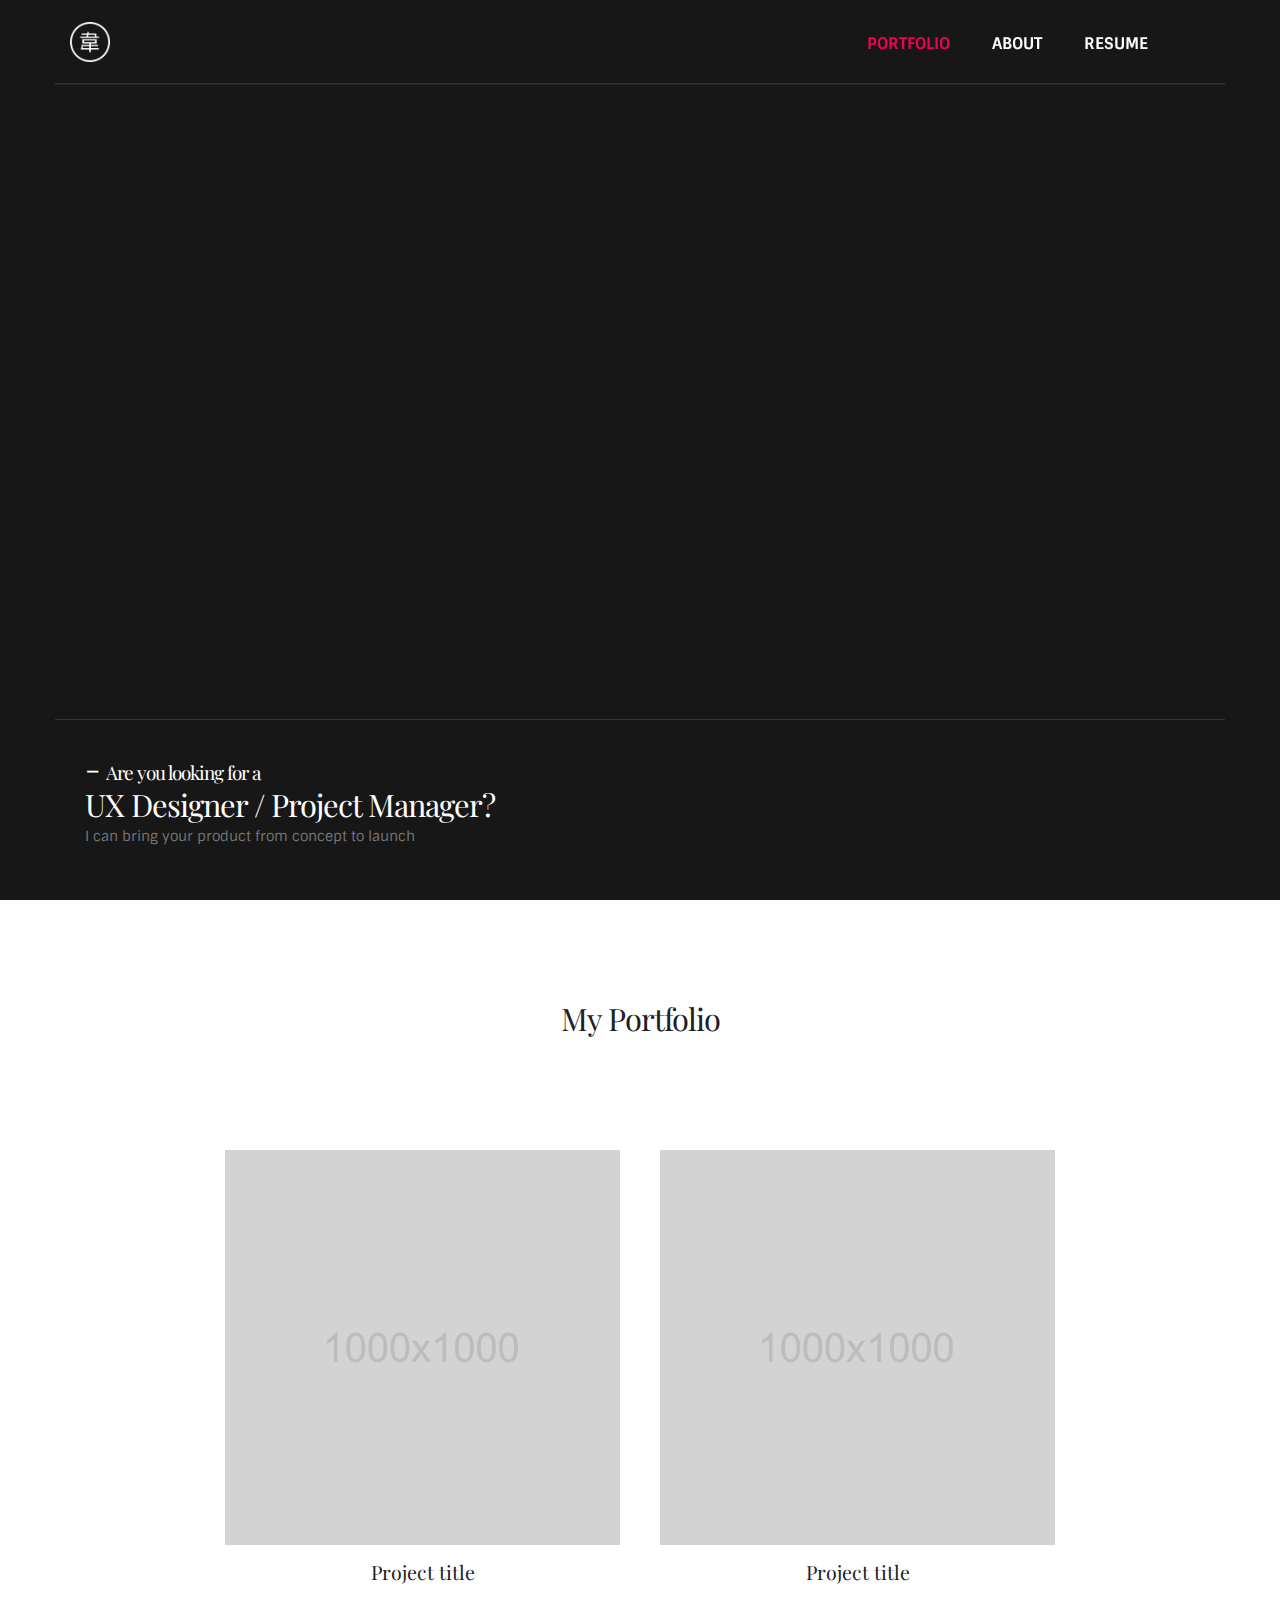
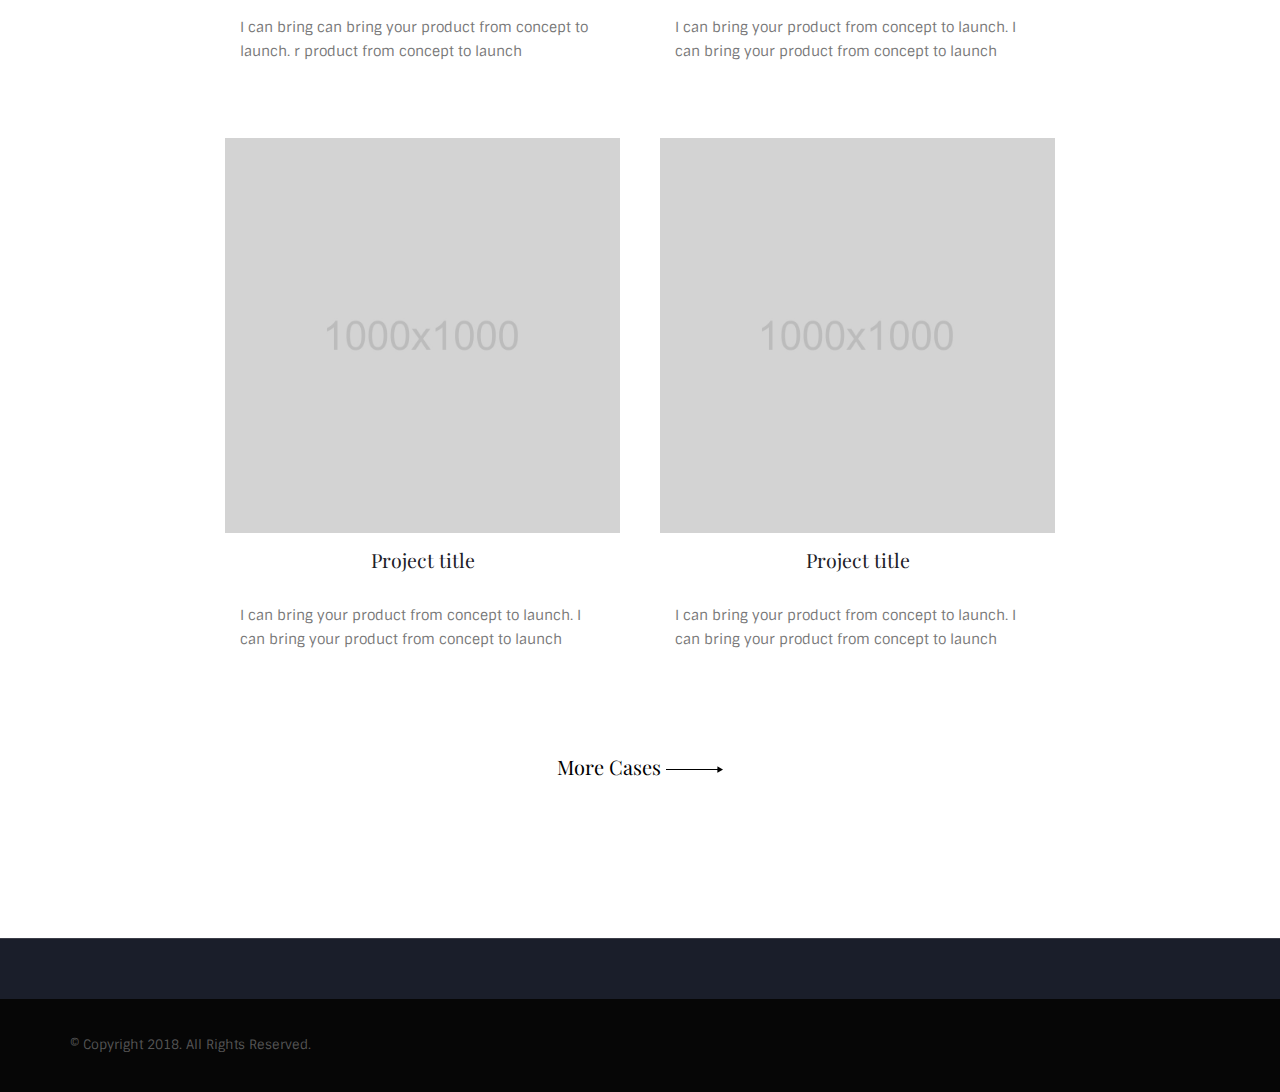
==== index.html @ ba7708f4 "change index box display" ====
<!DOCTYPE html>
<html>

<head>

    <!-- Basic -->
    <meta charset="utf-8">
    <meta http-equiv="X-UA-Compatible" content="IE=edge">

    <title>Weichun's Portfolio</title>

    <meta name="keywords" content="UX Designer, Product Manager, Weichun Chou" />
    <meta name="description" content="UX Designer, Product Manager, Weichun CHou">
    <meta name="author" content="Weichun Chou">

    <!-- Favicon -->
    <link rel="shortcut icon" href="img/favicon/favicon.ico" type="image/x-icon" />
    <link rel="apple-touch-icon" href="img/favicon/apple-touch-icon.png">
    <link rel="icon" type="image/png" sizes="32x32" href="img/favicon/favicon-32x32.png">
    <link rel="icon" type="image/png" sizes="16x16" href="img/favicon/favicon-16x16.png">
    <link rel="manifest" href="img/favicon/site.webmanifest">
    <link rel="mask-icon" href="img/favicon/safari-pinned-tab.svg" color="#5bbad5">
    <meta name="msapplication-TileColor" content="#da532c">
    <meta name="theme-color" content="#ffffff">

    <!-- Mobile Metas -->
    <meta name="viewport" content="width=device-width, minimum-scale=1.0, maximum-scale=1.0, user-scalable=no">

    <!-- Web Fonts  -->
    <link href="https://fonts.googleapis.com/css?family=Playfair+Display:400,700%7CSintony:400,700" rel="stylesheet" type="text/css">

    <!-- Vendor CSS -->
    <link rel="stylesheet" href="vendor/bootstrap/css/bootstrap.min.css">
    <link rel="stylesheet" href="https://use.fontawesome.com/releases/v5.5.0/css/all.css" integrity="sha384-B4dIYHKNBt8Bc12p+WXckhzcICo0wtJAoU8YZTY5qE0Id1GSseTk6S+L3BlXeVIU" crossorigin="anonymous">
    <link rel="stylesheet" href="vendor/animate/animate.min.css">
    <link rel="stylesheet" href="vendor/simple-line-icons/css/simple-line-icons.min.css">
    <link rel="stylesheet" href="vendor/owl.carousel/assets/owl.carousel.min.css">
    <link rel="stylesheet" href="vendor/owl.carousel/assets/owl.theme.default.min.css">
    <link rel="stylesheet" href="vendor/magnific-popup/magnific-popup.min.css">

    <!-- Theme CSS -->
    <link rel="stylesheet" href="css/theme.css">
    <link rel="stylesheet" href="css/theme-elements.css">
    <link rel="stylesheet" href="css/theme-blog.css">

    <!-- Current Page CSS -->
    <link rel="stylesheet" href="vendor/rs-plugin/css/settings.css">
    <link rel="stylesheet" href="vendor/rs-plugin/css/layers.css">
    <link rel="stylesheet" href="vendor/rs-plugin/css/navigation.css">
    <!-- Skin CSS -->
    <link rel="stylesheet" href="css/skins/skin-business-consulting.css">

    <!-- Theme Custom CSS -->
    <link rel="stylesheet" href="css/custom.css">

    <!-- Head Libs -->
    <script src="vendor/modernizr/modernizr.min.js"></script>

</head>

<body>
    <div class="body">
        <header id="header" class="header-narrow header-semi-transparent header-transparent-sticky-deactive custom-header-transparent-bottom-border header-flex" data-plugin-options="{'stickyEnabled': true, 'stickyEnableOnBoxed': true, 'stickyEnableOnMobile': true, 'stickyStartAt': 1, 'stickySetTop': '1'}">
            <div class="header-body">
                <div class="header-container container">
                    <div class="header-row">
                        <div class="header-column">
                            <div class="header-logo">
                                <a href="index.html">
                                    <img alt="Weichun" width="40" height="40" src="img/logo-circle-white.png">
                                </a>
                            </div>
                        </div>
                        <div class="header-column">
                            <div class="header-row">
                                <div class="header-nav header-nav-dark-dropdown">
                                    <button class="btn header-btn-collapse-nav" data-toggle="collapse" data-target=".header-nav-main">
											<i class="fa fa-bars"></i>
										</button>
                                    <div class="header-nav-main header-nav-main-square custom-header-nav-main-effect-1 collapse">
                                        <nav>
                                            <ul class="nav nav-pills" id="mainNav">
                                                <li class="active">
                                                    <a href="index.html">
															Portfolio
														</a>
                                                </li>
                                                <li>
                                                    <a href="about.html">
															About
														</a>
                                                </li>
                                                <li>
                                                    <a href="files/weichun_chou_resume.pdf" target="_blank">
															Resume
														</a>
                                                </li>
                                                <li>
                                                    <a href="https://www.linkedin.com/in/wei-chun-chou/" target="_blank" alt="linkedIn">
                                                        <i class="fab fa-linkedin"></i>
                                                    </a>
                                                </li>
                                            </ul>
                                        </nav>
                                    </div>
                                </div>
                            </div>
                        </div>
                    </div>
                </div>
            </div>
        </header>

        <div role="main" class="main">
            <div class="slider-container rev_slider_wrapper" style="height: 100%;">
                <div id="revolutionSlider" class="slider rev_slider manual">
                    <ul>
                        <li data-transition="fade">
                            <img src="img/slide-1.jpg" alt="" data-bgposition="center center" data-bgfit="cover" data-bgrepeat="no-repeat" data-bgparallax="1" class="rev-slidebg">

                            <h1 class="tp-caption custom-secondary-font font-weight-bold text-color-light" data-x="['left','left','left','left']" data-hoffset="['30','30','30','30']" data-y="center" data-voffset="['-80','-80','-80','-40']" data-start="800" data-transform_in="y:[-300%];opacity:0;s:500;"
                                style="font-size: 32px;">Solutions for</h1>

                            <div class="tp-caption custom-secondary-font font-weight-bold text-color-light" data-x="['left','left','left','left']" data-hoffset="['30','30','30','30']" data-y="center" data-voffset="['-42','-42','-42','2']" data-start="800" data-transform_in="y:[-300%];opacity:0;s:500;"
                                style="font-size: 42px;">Pro Business Plan</div>

                            <a href="#about-us" class="btn btn-primary tp-caption text-uppercase text-color-light custom-border-radius" data-hash data-hash-offset="85" data-x="['left','left','left','left']" data-hoffset="['30','30','30','30']" data-y="center" data-voffset="['60','60','60','100']"
                                data-start="1500" style="font-size: 12px; padding: 15px 6px;" data-transform_in="y:[-300%];opacity:0;s:500;">Get Started</a>
                        </li>
                        <li data-transition="fade">
                            <img src="img/slide-2.jpg" alt="" data-bgposition="center center" data-bgfit="cover" data-bgrepeat="no-repeat" data-bgparallax="1" class="rev-slidebg">

                            <h1 class="tp-caption custom-secondary-font font-weight-bold text-color-light" data-x="['left','left','left','left']" data-hoffset="['30','30','30','30']" data-y="center" data-voffset="['-80','-80','-80','-40']" data-start="800" data-transform_in="y:[-300%];opacity:0;s:500;"
                                style="font-size: 32px;">Get your</h1>

                            <div class="tp-caption custom-secondary-font font-weight-bold text-color-light" data-x="['left','left','left','left']" data-hoffset="['30','30','30','30']" data-y="center" data-voffset="['-42','-42','-42','2']" data-start="800" data-transform_in="y:[-300%];opacity:0;s:500;"
                                style="font-size: 42px;">Free Consultation</div>

                            <a href="#about-us" class="btn btn-primary tp-caption text-uppercase text-color-light custom-border-radius" data-hash data-hash-offset="85" data-x="['left','left','left','left']" data-hoffset="['30','30','30','30']" data-y="center" data-voffset="['60','60','60','100']"
                                data-start="1500" style="font-size: 12px; padding: 15px 6px;" data-transform_in="y:[-300%];opacity:0;s:500;">Get Started</a>
                        </li>
                    </ul>
                </div>
            </div>
            <section class="looking-for custom-position-1">
                <div class="container custom-md-border-top">
                    <div class="row">
                        <div class="col-sm-6 col-md-8">
                            <div class="looking-for-box">
                                <h2>- <span class="text-lg custom-secondary-font">Are you looking for a</span><br> UX Designer / Project Manager?</h2>
                                <p>I can bring your product from concept to launch</p>
                            </div>
                        </div>
                    </div>
                </div>
            </section>
        </div>
        <div class="container psection ">
            <h2>My Portfolio</h2>
            <div class="port-wrapper">
                <div class="col-md-6 col-xs-12 p-lg">
                    <a href="project-whalefinder.html">
                        <div class="port-item thumb-info thumb-info-lighten thumb-info-centered-info thumb-info-no-borders">
                            <span class="thumb-info-wrapper">
                                <img src="img/projects/project-2.jpg" class="img-responsive" alt="">
                            </span>
                            <h4>Project title</h4>
                            <p class="p-md">I can bring can bring your product from concept to launch. r product from concept to launch</p>
                        </div>
                    </a>
                </div>
                <div class="col-md-6 col-xs-12 p-lg">
                    <a href="project-whalefinder.html">
                        <div class="port-item thumb-info thumb-info-lighten thumb-info-centered-info thumb-info-no-borders">
                            <span class="thumb-info-wrapper">
                                <img src="img/projects/project-2.jpg" class="img-responsive" alt="">
                            </span>
                            <h4>Project title</h4>
                            <p class="p-md">I can bring your product from concept to launch. I can bring your product from concept to launch</p>
                        </div>
                    </a>
                </div>
                <div class="col-md-6 col-xs-12 p-lg">
                    <a href="project-whalefinder.html">
                        <div class="port-item thumb-info thumb-info-lighten thumb-info-centered-info thumb-info-no-borders">
                            <span class="thumb-info-wrapper">
                                <img src="img/projects/project-2.jpg" class="img-responsive" alt="">
                            </span>
                            <h4>Project title</h4>
                            <p class="p-md">I can bring your product from concept to launch. I can bring your product from concept to launch</p>
                        </div>
                    </a>
                </div>
                <div class="col-md-6 col-xs-12 p-lg">
                    <a href="project-whalefinder.html">
                        <div class="port-item thumb-info thumb-info-lighten thumb-info-centered-info thumb-info-no-borders">
                            <span class="thumb-info-wrapper">
                                <img src="img/projects/project-2.jpg" class="img-responsive" alt="">
                            </span>
                            <h4>Project title</h4>
                            <p class="p-md">I can bring your product from concept to launch. I can bring your product from concept to launch</p>
                        </div>
                    </a>
                </div>

            </div>

            <div class="port-more">
                <a href="projects.html"> More Cases <img src="img/next-arrow.png" alt="see more cases">
				</a>
            </div>
            <div class="clear"></div>
        </div>
    </div>
    <footer id="footer">
        <div class="footer-copyright">
            <div class="container">
                <div class="row">
                    <div class="col-md-7">
                        <p>© Copyright 2018. All Rights Reserved.</p>
                    </div>
                </div>
            </div>
        </div>
    </footer>
    </div>

    <!-- Vendor -->
    <script src="vendor/jquery/jquery.min.js"></script>
    <script src="vendor/jquery.appear/jquery.appear.min.js"></script>
    <script src="vendor/jquery.easing/jquery.easing.min.js"></script>
    <script src="vendor/jquery-cookie/jquery-cookie.min.js"></script>
    <script src="vendor/bootstrap/js/bootstrap.min.js"></script>
    <script src="vendor/common/common.min.js"></script>
    <script src="vendor/jquery.validation/jquery.validation.min.js"></script>
    <script src="vendor/jquery.easy-pie-chart/jquery.easy-pie-chart.min.js"></script>
    <script src="vendor/jquery.gmap/jquery.gmap.min.js"></script>
    <script src="vendor/jquery.lazyload/jquery.lazyload.min.js"></script>
    <script src="vendor/isotope/jquery.isotope.min.js"></script>
    <script src="vendor/owl.carousel/owl.carousel.min.js"></script>
    <script src="vendor/magnific-popup/jquery.magnific-popup.min.js"></script>
    <script src="vendor/vide/vide.min.js"></script>

    <!-- Theme Base, Components and Settings -->
    <script src="js/theme.js"></script>

    <!-- Theme Custom -->
    <script src="js/custom.js"></script>

    <!-- Theme Initialization Files -->
    <script src="js/theme.init.js"></script>

    <!-- Google Analytics: Change UA-XXXXX-X to be your site's ID. Go to http://www.google.com/analytics/ for more information.
		<script>
			(function(i,s,o,g,r,a,m){i['GoogleAnalyticsObject']=r;i[r]=i[r]||function(){
			(i[r].q=i[r].q||[]).push(arguments)},i[r].l=1*new Date();a=s.createElement(o),
			m=s.getElementsByTagName(o)[0];a.async=1;a.src=g;m.parentNode.insertBefore(a,m)
			})(window,document,'script','//www.google-analytics.com/analytics.js','ga');
		
			ga('create', 'UA-12345678-1', 'auto');
			ga('send', 'pageview');
		</script>
		 -->

</body>

</html>
---- css/theme.css ----
/*
Name: 			theme.css
Written by: 	Okler Themes - (http://www.okler.net)
Theme Version:	5.7.2
*/

html {
    direction: ltr;
    overflow-x: hidden;
    box-shadow: none !important;
}

body {
    background-color: #FFF;
    color: #777;
    font-family: "Open Sans", Arial, sans-serif;
    font-size: 14px;
    line-height: 22px;
    margin: 0;
}

body a {
    outline: none !important;
}

li {
    line-height: 24px;
}


/* Responsive */

@media (max-width: 479px) {
    body {
        font-size: 13px;
    }
}


/* Header */

#header {
    position: relative;
    z-index: 100;
}

#header .header-body {
    background: #FFF;
    border-top: 3px solid #EDEDED;
    border-bottom: 1px solid transparent;
    padding: 8px 0;
    -webkit-transition: min-height 0.3s ease;
    -moz-transition: min-height 0.3s ease;
    transition: min-height 0.3s ease;
    width: 100%;
    z-index: 1001;
    min-height: 125px;
}

@media (max-width: 991px) {
    #header .header-body {
        padding: 8px 0 0 0;
    }
}

#header.header-no-min-height .header-body {
    min-height: 0 !important;
}

#header .container {
    position: relative;
}

#header .header-container {
    position: relative;
    display: table;
}

#header .header-top {
    background-color: #f4f4f4;
    border-bottom: 1px solid #ededed;
    margin-top: -13px;
    padding: 8px 0;
    position: relative;
    z-index: 4;
}

#header .header-top::after {
    clear: both;
    content: "";
    display: table;
}

#header .header-top p {
    font-size: 0.9em;
    margin: 0;
    padding: 0;
    line-height: 37px;
    float: left;
}

#header .header-top p .fa,
#header .header-top p .icons {
    position: relative;
    top: 1px;
}

#header .header-top .header-search {
    float: right;
    margin-top: 2px;
    margin-left: 10px;
    margin-right: 0;
}

#header .header-top .header-nav-top {
    float: left;
    margin-top: 0;
    margin-left: 0;
    margin-right: 10px;
}

#header .header-top .header-social-icons {
    margin-top: 3px;
}

#header .header-top.header-top-colored {
    margin-top: -13px;
    border-top: 5px solid #CCC;
    border-bottom: 0;
    color: #FFF;
}

#header .header-top.header-top-colored p,
#header .header-top.header-top-colored a,
#header .header-top.header-top-colored span {
    color: #FFF;
}

#header .header-top.header-top-colored .form-control {
    border: 0;
}

#header .header-top.header-top-style-2 {
    background: #f6f6f6;
    margin-top: -16px;
}

#header .header-top.header-top-style-3 {
    margin-top: -16px;
    margin-bottom: 10px;
}

#header .header-top.header-top-style-4 {
    background: #E4E6ED;
    margin-top: -16px;
    margin-bottom: 10px;
    border-bottom: 0;
}

#header .header-row {
    display: table-row;
    clear: both;
}

#header .header-column {
    display: table-cell;
    vertical-align: middle;
}

#header .header-column .row {
    margin: 0;
}

#header .header-column .header-row {
    display: block;
    clear: right;
}

#header .header-column .header-extra-info {
    list-style: outside none none;
    margin: 24px 0 0;
    padding: 0;
    float: right;
}

#header .header-column .header-extra-info li {
    display: inline-block;
    margin-left: 25px;
}

#header .header-column .header-extra-info li .feature-box small {
    position: relative;
    top: -4px;
}

#header .header-column.header-column-valign-top {
    vertical-align: top;
}

#header .header-column.header-column-valign-bottom {
    vertical-align: bottom;
}

#header .header-column.header-column-center {
    text-align: center;
}

#header .header-column.header-column-center .header-logo {
    width: 100% !important;
    padding: 9px 0;
}

#header .header-logo {
    float: left;
    position: relative;
}

#header .header-logo img {
    -webkit-transition: all 0.3s ease;
    -moz-transition: all 0.3s ease;
    transition: all 0.3s ease;
    position: relative;
    margin: 15px 15px 15px 0;
    top: 0;
}

#header .header-nav-top {
    float: right;
    margin-top: 10px;
    margin-left: 10px;
}

#header .header-nav-top .nav>li>a,
#header .header-nav-top .nav>li>span {
    color: #999;
    font-size: 0.9em;
    padding: 6px 10px;
    display: inline-block;
}

#header .header-nav-top .nav>li>a .fa,
#header .header-nav-top .nav>li>a .icons,
#header .header-nav-top .nav>li>span .fa,
#header .header-nav-top .nav>li>span .icons {
    margin-right: 3px;
    position: relative;
    top: 1px;
}

#header .header-nav-top .nav>li>a:hover,
#header .header-nav-top .nav>li>a a:focus {
    background: #EEE;
}

#header .header-nav-top .nav>li.open>.dropdown-menu-toggle {
    border-radius: 4px 4px 0 0;
}

#header .header-nav-top .dropdown-menu {
    border-color: #EEE;
    margin-top: -2px;
    border-radius: 4px 0 4px 4px;
    padding: 0;
}

#header .header-nav-top .dropdown-menu a {
    color: #999;
    padding: 6px 12px;
    font-size: 0.9em;
}

#header .header-nav-top .flag {
    margin-right: 2px;
}

#header .header-search {
    float: right;
    margin-top: 10px;
    margin-left: 10px;
}

#header .header-search .form-control {
    border-radius: 20px;
    font-size: 0.9em;
    height: 34px;
    margin: 0;
    padding: 6px 12px;
    -webkit-transition: width 0.3s ease;
    -moz-transition: width 0.3s ease;
    transition: width 0.3s ease;
    -webkit-transform: translate3d(0, 0, 0);
    -webkit-backface-visibility: hidden;
    -webkit-perspective: 1000px;
    perspective: 1000px;
    width: 170px;
}

#header .header-search .btn-default {
    background: transparent;
    border: 0 none;
    color: #CCC;
    position: absolute;
    right: 0;
    top: 0;
    z-index: 3;
}

#header .header-search .btn-default:hover {
    color: #000;
}

#header .header-social-icons {
    float: right;
    margin: 15px 0 0 10px;
}

#header .header-btn-collapse-nav {
    background: #CCC;
    color: #FFF;
    display: none;
    float: right;
    margin: 12px 0 8px 15px;
}

#header.header-narrow .header-body {
    min-height: 0;
}

#header.header-narrow .header-logo img {
    margin: 12px 12px 12px 0;
}

#header.header-narrow .header-nav-main {
    margin-bottom: 0;
}

#header.header-no-border-bottom .header-body {
    padding-bottom: 0 !important;
    border-bottom: 0 !important;
}

html:not(.boxed) #header.header-full-width .header-container {
    width: 100%;
}

html #header.header-transparent {
    min-height: 0 !important;
    width: 100%;
    position: absolute;
}

html #header.header-transparent .header-body {
    position: relative;
    top: 0;
    background: transparent;
    border-top: 0;
    border-bottom: 0;
    box-shadow: none;
}

html #header.header-transparent .header-body:before {
    content: "";
    position: absolute;
    width: 100%;
    height: 100%;
    left: 0;
    right: 0;
    top: 0;
    bottom: 0;
    background: #FFF;
    opacity: 0;
    border-bottom: 1px solid #f1f1f1;
    -webkit-transition: opacity 0.3s ease;
    -moz-transition: opacity 0.3s ease;
    transition: opacity 0.3s ease;
    -webkit-transform: translate3d(0, 0, 0);
    -webkit-backface-visibility: hidden;
    -webkit-perspective: 1000px;
    perspective: 1000px;
}

html.sticky-header-enabled #header.header-transparent .header-body {
    position: fixed;
}

html.sticky-header-active #header.header-transparent .header-body {
    border-bottom: 0;
    box-shadow: none;
}

html.sticky-header-active #header.header-transparent .header-body:before {
    opacity: 1;
}

@media (max-width: 991px) {
    html.sticky-header-active #header.has-nav-bar .header-logo img {
        top: 86px;
        padding: 5px 8px;
        z-index: 1;
    }
}

html #header.header-semi-transparent,
html #header.header-semi-transparent-light {
    min-height: 0 !important;
    width: 100%;
    position: absolute;
}

html #header.header-semi-transparent .header-body,
html #header.header-semi-transparent-light .header-body {
    position: relative;
    top: 0;
    background: transparent;
    border-top: 0;
    border-bottom: 0;
    box-shadow: none;
}

html #header.header-semi-transparent .header-body:before,
html #header.header-semi-transparent-light .header-body:before {
    content: "";
    position: absolute;
    width: 100%;
    height: 100%;
    left: 0;
    right: 0;
    top: 0;
    bottom: 0;
    background: #000;
    border-bottom: 0;
    opacity: 0.3;
    -webkit-transition: opacity 0.3s ease;
    -moz-transition: opacity 0.3s ease;
    transition: opacity 0.3s ease;
    -webkit-transform: translate3d(0, 0, 0);
    -webkit-backface-visibility: hidden;
    -webkit-perspective: 1000px;
    perspective: 1000px;
}

html.sticky-header-enabled #header.header-semi-transparent .header-body {
    position: fixed;
}

html.sticky-header-active #header.header-semi-transparent .header-body {
    border-bottom: 0;
    box-shadow: none;
}

html.sticky-header-active #header.header-semi-transparent .header-body:before {
    opacity: 1;
}

html #header.header-semi-transparent-light .header-body:before {
    opacity: 0.1;
    background: #FFF;
}

html.sticky-header-enabled #header.header-semi-transparent-light .header-body {
    position: fixed;
}

html.sticky-header-active #header.header-semi-transparent-light .header-body {
    border-bottom: 0;
    box-shadow: none;
}

html.sticky-header-active #header.header-semi-transparent-light .header-body:before {
    border-bottom: 1px solid #f1f1f1;
    opacity: 0.9;
}

html #header.header-transparent-bottom-border .header-body {
    border-bottom: 1px solid rgba(255, 255, 255, 0.2);
}

html.sticky-header-active #header .header-body {
    position: fixed;
    border-bottom-color: #e9e9e9;
    box-shadow: 0 0 3px rgba(0, 0, 0, 0.1);
}

html:not(.sticky-header-active) #header.header-transparent-sticky-deactive .header-body:before {
    background: transparent !important;
}


/* Header Nav Main */

@media (min-width: 992px) {
    #header .header-nav-main {
        float: right;
        margin: 12px 0 0;
        min-height: 45px;
    }
    #header .header-nav-main nav>ul>li>a {
        display: inline-block;
        border-radius: 4px;
        font-size: 12px;
        font-style: normal;
        font-weight: 700;
        line-height: 20px;
        padding: 10px 13px;
        text-transform: uppercase;
    }
    #header .header-nav-main nav>ul>li>a.dropdown-toggle .fa-caret-down {
        display: none;
    }
    #header .header-nav-main nav>ul>li>a.dropdown-toggle:after {
        border-color: #CCC transparent transparent transparent;
        border-style: solid;
        border-width: 4px;
        content: " ";
        float: right;
        margin-top: 7px;
        margin-left: 4px;
    }
    #header .header-nav-main nav>ul>li.open>a,
    #header .header-nav-main nav>ul>li:hover>a {
        background: #CCC;
        color: #FFF;
    }
    #header .header-nav-main nav>ul>li.dropdown .dropdown-menu {
        top: -10000px;
        display: block;
        opacity: 0;
        left: auto;
        border-radius: 0 4px 4px;
        border: 0;
        border-top: 3px solid #CCC;
        box-shadow: 0 20px 45px rgba(0, 0, 0, 0.08);
        margin: -3px 0 0 0;
        min-width: 200px;
        padding: 5px;
        text-align: left;
    }
    #header .header-nav-main nav>ul>li.dropdown .dropdown-menu li a {
        border-bottom: 1px solid #f4f4f4;
        color: #777;
        font-size: 0.9em;
        font-weight: 400;
        padding: 8px 20px 8px 8px;
        position: relative;
        text-transform: none;
    }
    #header .header-nav-main nav>ul>li.dropdown .dropdown-menu li.dropdown-submenu {
        position: relative;
    }
    #header .header-nav-main nav>ul>li.dropdown .dropdown-menu li.dropdown-submenu>a .fa-caret-down {
        display: none;
    }
    #header .header-nav-main nav>ul>li.dropdown .dropdown-menu li.dropdown-submenu>a:after {
        border-color: transparent transparent transparent #CCC;
        border-style: solid;
        border-width: 4px 0 4px 4px;
        content: " ";
        position: absolute;
        top: 50%;
        right: 10px;
        -webkit-transform: translateY(-50%);
        -moz-transform: translateY(-50%);
        -ms-transform: translateY(-50%);
        -o-transform: translateY(-50%);
        transform: translateY(-50%);
    }
    #header .header-nav-main nav>ul>li.dropdown .dropdown-menu li.dropdown-submenu>.dropdown-menu {
        left: 100%;
        display: block;
        margin-top: -8px;
        margin-left: -1px;
        border-radius: 4px;
        opacity: 0;
    }
    #header .header-nav-main nav>ul>li.dropdown .dropdown-menu li.dropdown-submenu:hover>.dropdown-menu {
        top: 0;
        opacity: 1;
    }
    #header .header-nav-main nav>ul>li.dropdown .dropdown-menu li:last-child a {
        border-bottom: 0;
    }
    #header .header-nav-main nav>ul>li.dropdown.open>a,
    #header .header-nav-main nav>ul>li.dropdown:hover>a {
        padding-bottom: 15px;
    }
    #header .header-nav-main nav>ul>li.dropdown.open>.dropdown-menu,
    #header .header-nav-main nav>ul>li.dropdown:hover>.dropdown-menu {
        top: auto;
        display: block;
        opacity: 1;
    }
    #header .header-nav-main nav>ul>li.dropdown-mega {
        position: static;
    }
    #header .header-nav-main nav>ul>li.dropdown-mega>.dropdown-menu {
        border-radius: 4px;
        left: 15px;
        right: 15px;
        width: auto;
    }
    #header .header-nav-main nav>ul>li.dropdown-mega .dropdown-mega-content {
        padding: 20px 30px;
    }
    #header .header-nav-main nav>ul>li.dropdown-mega .dropdown-mega-sub-title {
        color: #333333;
        display: block;
        font-size: 1em;
        font-weight: 600;
        margin-top: 20px;
        padding-bottom: 5px;
        text-transform: uppercase;
    }
    #header .header-nav-main nav>ul>li.dropdown-mega .dropdown-mega-sub-title:first-child {
        margin-top: 0;
    }
    #header .header-nav-main nav>ul>li.dropdown-mega .dropdown-mega-sub-nav {
        list-style: none;
        padding: 0;
        margin: 0;
    }
    #header .header-nav-main nav>ul>li.dropdown-mega .dropdown-mega-sub-nav>li>a {
        border: 0 none;
        border-radius: 4px;
        color: #777;
        display: block;
        font-size: 0.9em;
        font-weight: normal;
        margin: 0 0 0 -8px;
        padding: 3px 8px;
        text-shadow: none;
        text-transform: none;
        text-decoration: none;
    }
    #header .header-nav-main nav>ul>li.dropdown-mega .dropdown-mega-sub-nav>li:hover>a {
        background: #f4f4f4;
    }
    #header .header-nav-main.header-nav-main-no-arrows nav>ul>li a.dropdown-toggle {
        padding-left: 16px !important;
        padding-right: 16px !important;
    }
    #header .header-nav-main.header-nav-main-no-arrows nav>ul>li a.dropdown-toggle:after {
        display: none;
    }
    #header .header-nav-main.header-nav-main-square {
        margin-bottom: -9px;
    }
    #header .header-nav-main.header-nav-main-square nav>ul>li>a {
        border-radius: 0;
    }
    #header .header-nav-main.header-nav-main-square nav>ul>li.dropdown .dropdown-menu {
        margin-top: -1px;
        border-radius: 0;
    }
    #header .header-nav-main.header-nav-main-square nav>ul>li.dropdown .dropdown-menu li.dropdown-submenu>.dropdown-menu {
        border-radius: 0;
    }
    #header .header-nav-main.header-nav-main-square nav>ul>li.dropdown-mega>.dropdown-menu {
        border-radius: 0;
    }
    #header .header-nav-main.header-nav-main-square nav>ul>li.dropdown-mega .dropdown-mega-sub-nav>li>a {
        border-radius: 0;
    }
    #header .header-nav-main a>.thumb-info-preview {
        position: absolute;
        display: block;
        left: 100%;
        opacity: 0;
        border: 0;
        padding-left: 10px;
        background: transparent;
        overflow: visible;
        margin-top: 15px;
        top: -10000px;
        -webkit-transition: -webkit-transform 0.2s ease-out, opacity 0.2s ease-out;
        -moz-transition: -moz-transform 0.2s ease-out, opacity 0.2s ease-out;
        transition: transform 0.2s ease-out, opacity 0.2s ease-out;
        transform: translate3d(-20px, 0, 0);
    }
    #header .header-nav-main a>.thumb-info-preview .thumb-info-wrapper {
        background: #FFF;
        display: block;
        border-radius: 4px;
        border: 0;
        box-shadow: 0 20px 45px rgba(0, 0, 0, 0.08);
        margin: 0;
        padding: 4px;
        text-align: left;
        width: 190px;
    }
    #header .header-nav-main a>.thumb-info-preview .thumb-info-image {
        transition: all 6s linear 0s;
        width: 182px;
        height: 136px;
        min-height: 0;
    }
    #header .header-nav-main a:hover>.thumb-info-preview {
        transform: translate3d(0, 0, 0);
        top: 0;
        opacity: 1;
        margin-top: -5px;
    }
    #header .header-nav-main .dropdown-reverse a>.thumb-info-preview {
        transform: translate3d(20px, 0, 0);
        right: 100%;
        left: auto;
        padding-left: 0;
        margin-right: 10px;
    }
    #header .header-nav-main .dropdown-reverse a:hover>.thumb-info-preview {
        transform: translate3d(0, 0, 0);
    }
    #header .header-nav {
        display: block !important;
    }
    #header .header-nav.header-nav-stripe nav>ul>li>a,
    #header .header-nav.header-nav-stripe nav>ul>li:hover>a {
        background: transparent;
        padding: 35px 13px;
        margin: 0;
    }
    #header .header-nav.header-nav-stripe nav>ul>li>a {
        color: #444;
    }
    #header .header-nav.header-nav-stripe nav>ul>li>a.dropdown-toggle:after {
        border-color: #444 transparent transparent transparent;
    }
    #header .header-nav.header-nav-stripe nav>ul>li:hover>a {
        color: #FFF;
    }
    #header .header-nav.header-nav-top-line nav>ul>li>a,
    #header .header-nav.header-nav-top-line nav>ul>li:hover>a {
        background: transparent;
        color: #444;
        padding: 35px 13px;
        margin: 0;
    }
    #header .header-nav.header-nav-top-line nav>ul>li>a:before,
    #header .header-nav.header-nav-top-line nav>ul>li:hover>a:before {
        content: "";
        position: absolute;
        width: 100%;
        height: 3px;
        top: -2px;
        left: 0;
        opacity: 0;
    }
    #header .header-nav.header-nav-top-line nav>ul>li.active>a:before,
    #header .header-nav.header-nav-top-line nav>ul>li:hover>a:before {
        opacity: 1;
    }
    #header .header-nav.header-nav-top-line nav>ul>li>a.dropdown-toggle:after {
        border-color: #444 transparent transparent transparent;
    }
    #header .header-nav.header-nav-dark-dropdown nav>ul>li>a,
    #header .header-nav.header-nav-dark-dropdown nav>ul>li:hover>a {
        background: transparent;
        color: #444;
        padding: 35px 13px;
        margin: 0;
    }
    #header .header-nav.header-nav-dark-dropdown nav>ul>li>a.dropdown-toggle:after {
        border-color: #444 transparent transparent transparent;
    }
    #header .header-nav.header-nav-dark-dropdown nav>ul>li.dropdown li a {
        border-bottom-color: #2a2a2a;
    }
    #header .header-nav.header-nav-dark-dropdown nav>ul>li.dropdown .dropdown-menu {
        background: #1e1e1e;
    }
    #header .header-nav.header-nav-dark-dropdown nav>ul>li.dropdown .dropdown-menu>li>a {
        color: #969696;
    }
    #header .header-nav.header-nav-dark-dropdown nav>ul>li.dropdown .dropdown-menu>li>a:hover,
    #header .header-nav.header-nav-dark-dropdown nav>ul>li.dropdown .dropdown-menu>li>a:focus {
        background: #282828;
    }
    #header .header-nav.header-nav-dark-dropdown nav>ul>li.dropdown.dropdown-mega .dropdown-mega-sub-title {
        color: #ababab;
    }
    #header .header-nav.header-nav-dark-dropdown nav>ul>li.dropdown.dropdown-mega .dropdown-mega-sub-nav>li:hover>a {
        background: #282828;
    }
    #header .header-nav.header-nav-dark-dropdown .header-social-icons {
        margin-top: 27px;
    }
    #header .header-nav.header-nav-center .header-nav-main {
        float: none;
        margin: 0;
    }
    #header .header-nav.header-nav-center .header-nav-main>nav {
        width: 100%;
        text-align: center;
    }
    #header .header-nav.header-nav-center .header-nav-main>nav>ul>li {
        display: inline-block;
        float: none;
        text-align: left;
    }
    #header .header-nav-main {
        display: block !important;
        height: auto !important;
    }
    #header .header-nav-bar {
        background: #F4F4F4;
        padding: 0 10px 5px;
        margin-bottom: 0;
    }
    #header .header-nav-bar .header-nav-main {
        float: left;
        margin-bottom: 0;
    }
}


/* Header Narrow */

@media (min-width: 992px) {
    #header.header-narrow .header-nav.header-nav-stripe nav>ul>li>a,
    #header.header-narrow .header-nav.header-nav-stripe nav>ul>li:hover>a,
    #header.header-narrow .header-nav.header-nav-dark-dropdown nav>ul>li>a,
    #header.header-narrow .header-nav.header-nav-dark-dropdown nav>ul>li:hover>a {
        padding: 20px 13px;
    }
    #header.header-narrow .header-nav.header-nav-top-line nav>ul>li>a,
    #header.header-narrow .header-nav.header-nav-top-line nav>ul>li:hover>a {
        padding: 22px 13px;
    }
    #header.header-narrow .header-nav.header-nav-top-line nav>ul>li>a.dropdown-toggle:after,
    #header.header-narrow .header-nav.header-nav-top-line nav>ul>li:hover>a.dropdown-toggle:after {
        top: 22px;
    }
}

@media (min-width: 992px) {
    #header.header-flex.header-transparent-bottom-border .header-nav-main.header-nav-main-square nav>ul>li.dropdown .dropdown-menu {
        margin-top: 1px;
    }
    html.sticky-header-active #header.header-flex.header-transparent-bottom-border .header-nav-main.header-nav-main-square nav>ul>li.dropdown .dropdown-menu,
    html.ie9 #header.header-flex.header-transparent-bottom-border .header-nav-main.header-nav-main-square nav>ul>li.dropdown .dropdown-menu {
        margin-top: 0px;
    }
    html.sticky-header-active.ie9 #header.header-flex.header-transparent-bottom-border .header-nav-main.header-nav-main-square nav>ul>li.dropdown .dropdown-menu {
        margin-top: -1px;
    }
}

@media (min-width: 992px) {
    #header .header-nav-main.header-nav-main-light nav>ul>li>a {
        color: #FFF;
    }
    #header .header-nav-main.header-nav-main-light nav>ul>li>a.dropdown-toggle:after {
        border-color: #FFF transparent transparent transparent;
    }
    #header .header-nav-main.header-nav-main-light nav>ul>li.open>a,
    #header .header-nav-main.header-nav-main-light nav>ul>li:hover>a {
        background: #FFF;
    }
    #header .header-nav-main.header-nav-main-light nav>ul>li.open>a.dropdown-toggle:after,
    #header .header-nav-main.header-nav-main-light nav>ul>li:hover>a.dropdown-toggle:after {
        border-color: #CCC transparent transparent transparent;
    }
    #header .header-nav-main.header-nav-main-light nav>ul>li.open>.dropdown-menu,
    #header .header-nav-main.header-nav-main-light nav>ul>li:hover>.dropdown-menu {
        border-top-color: #FFF;
        box-shadow: 0 20px 25px rgba(0, 0, 0, 0.05);
    }
    #header .header-nav-main.header-nav-main-light nav>ul>li.open>.dropdown-menu .dropdown-submenu:hover>.dropdown-menu,
    #header .header-nav-main.header-nav-main-light nav>ul>li:hover>.dropdown-menu .dropdown-submenu:hover>.dropdown-menu {
        border-top-color: #FFF;
    }
    #header .header-nav-main.header-nav-main-light nav>ul>li.active>a {
        background: #FFF;
    }
    #header .header-nav-main.header-nav-main-light nav>ul>li.active>a.dropdown-toggle:after {
        border-color: #CCC transparent transparent transparent;
    }
    #header .header-nav-main.header-nav-main-light .dropdown-menu>li>a:hover,
    #header .header-nav-main.header-nav-main-light .dropdown-menu>li>a:focus {
        background: #f5f5f5;
    }
}

@media (min-width: 992px) {
    #header .header-nav-main-effect-1 nav>ul>li.dropdown .dropdown-menu li a,
    #header .header-nav-main-effect-1 nav>ul>li.dropdown .dropdown-mega-sub-nav li a {
        -webkit-transition: -webkit-transform 0.2s ease-out;
        -moz-transition: -moz-transform 0.2s ease-out;
        transition: transform 0.2s ease-out;
        transform: translate3d(0, -5px, 0);
    }
    #header .header-nav-main-effect-1 nav>ul>li.dropdown:hover>.dropdown-menu li a,
    #header .header-nav-main-effect-1 nav>ul>li.dropdown:hover .dropdown-mega-sub-nav li a {
        transform: translate3d(0, 0, 0);
    }
    #header .header-nav-main-effect-1 nav>ul>li.dropdown .dropdown-menu {
        -webkit-transition: -webkit-transform 0.2s ease-out;
        -moz-transition: -moz-transform 0.2s ease-out;
        transition: transform 0.2s ease-out;
        transform: translate3d(0, -5px, 0);
    }
    #header .header-nav-main-effect-1 nav>ul>li.dropdown:hover>.dropdown-menu {
        transform: translate3d(0, 0, 0);
    }
}

@media (min-width: 992px) {
    #header .header-nav-main-effect-2 nav>ul>li.dropdown .dropdown-menu {
        -webkit-transition: -webkit-transform 0.2s ease-out, opacity 0.2s ease-out;
        -moz-transition: -moz-transform 0.2s ease-out, opacity 0.2s ease-out;
        transition: transform 0.2s ease-out, opacity 0.2s ease-out;
        transform: translate3d(0, -5px, 0);
        opacity: 0;
    }
    #header .header-nav-main-effect-2 nav>ul>li.dropdown:hover>.dropdown-menu {
        transform: translate3d(0, -1px, 0);
        opacity: 1;
    }
}

@media (min-width: 992px) {
    #header .header-nav-main-effect-3 nav>ul>li.dropdown .dropdown-menu {
        -webkit-transition: -webkit-transform 0.2s ease-out;
        -moz-transition: -moz-transform 0.2s ease-out;
        transition: transform 0.2s ease-out;
        transform: translate3d(0, 10px, 0);
    }
    #header .header-nav-main-effect-3 nav>ul>li.dropdown:hover>.dropdown-menu {
        transform: translate3d(0, 0, 0);
    }
}

@media (min-width: 992px) {
    #header .header-nav-main-effect-4 nav>ul>li.dropdown .dropdown-menu {
        -webkit-transition: -webkit-transform 0.2s ease-out, opacity 0.2s ease-out;
        -moz-transition: -moz-transform 0.2s ease-out, opacity 0.2s ease-out;
        transition: transform 0.2s ease-out, opacity 0.2s ease-out;
        transform: translate3d(-20px, 0, 0);
        opacity: 0;
    }
    #header .header-nav-main-effect-4 nav>ul>li.dropdown:hover>.dropdown-menu {
        transform: translate3d(0, 0, 0);
        opacity: 1;
    }
}

@media (min-width: 992px) {
    #header .header-nav-main-effect-4 nav>ul>li.dropdown .dropdown-menu {
        -webkit-transition: -webkit-transform 0.2s ease-out, opacity 0.2s ease-out;
        -moz-transition: -moz-transform 0.2s ease-out, opacity 0.2s ease-out;
        transition: transform 0.2s ease-out, opacity 0.2s ease-out;
        transform: translate3d(-20px, 0, 0);
        opacity: 0;
    }
    #header .header-nav-main-effect-4 nav>ul>li.dropdown:hover>.dropdown-menu {
        transform: translate3d(0, 0, 0);
        opacity: 1;
    }
    #header .header-nav-main-effect-4 nav>ul>li.dropdown.dropdown-reverse .dropdown-menu {
        -webkit-transition: -webkit-transform 0.2s ease-out, opacity 0.2s ease-out;
        -moz-transition: -moz-transform 0.2s ease-out, opacity 0.2s ease-out;
        transition: transform 0.2s ease-out, opacity 0.2s ease-out;
        transform: translate3d(20px, 0, 0);
        left: auto;
        right: 100%;
        opacity: 0;
    }
    #header .header-nav-main-effect-4 nav>ul>li.dropdown.dropdown-reverse:hover>.dropdown-menu {
        transform: translate3d(0, 0, 0);
        opacity: 1;
    }
}

@media (min-width: 992px) {
    #header .header-nav-main-sub-effect-1 nav>ul>li.dropdown .dropdown-menu li.dropdown-submenu>.dropdown-menu {
        -webkit-transition: -webkit-transform 0.2s ease-out, opacity 0.2s ease-out;
        -moz-transition: -moz-transform 0.2s ease-out, opacity 0.2s ease-out;
        transition: transform 0.2s ease-out, opacity 0.2s ease-out;
        transform: translate3d(-20px, 0, 0);
        opacity: 0;
    }
    #header .header-nav-main-sub-effect-1 nav>ul>li.dropdown .dropdown-menu li.dropdown-submenu:hover>.dropdown-menu {
        transform: translate3d(0, 0, 0);
        opacity: 1;
    }
    #header .header-nav-main-sub-effect-1 nav>ul>li.dropdown.dropdown-reverse .dropdown-menu li.dropdown-submenu>.dropdown-menu {
        -webkit-transition: -webkit-transform 0.2s ease-out, opacity 0.2s ease-out;
        -moz-transition: -moz-transform 0.2s ease-out, opacity 0.2s ease-out;
        transition: transform 0.2s ease-out, opacity 0.2s ease-out;
        transform: translate3d(20px, 0, 0);
        left: auto;
        right: 100%;
        opacity: 0;
    }
    #header .header-nav-main-sub-effect-1 nav>ul>li.dropdown.dropdown-reverse .dropdown-menu li.dropdown-submenu:hover>.dropdown-menu {
        transform: translate3d(0, 0, 0);
        opacity: 1;
    }
}


/* Header Nav Main Mobile */

@media (max-width: 991px) {
    #header .header-nav-main {
        background: transparent;
        clear: both;
        float: none;
    }
    #header .header-nav-main nav {
        margin: 0 0 6px;
    }
    #header .header-nav-main nav>ul li {
        border-bottom: 1px solid #e8e8e8;
        clear: both;
        display: block;
        float: none;
        margin: 0;
        padding: 0;
        position: relative;
    }
    #header .header-nav-main nav>ul li a {
        font-size: 13px;
        font-style: normal;
        line-height: 20px;
        padding: 7px 8px;
        margin: 1px 0;
        border-radius: 4px;
    }
    #header .header-nav-main nav>ul li a .fa-caret-down {
        line-height: 35px;
        min-height: 38px;
        min-width: 30px;
        position: absolute;
        right: 5px;
        text-align: center;
        top: 0;
    }
    #header .header-nav-main nav>ul li.dropdown .dropdown-menu {
        background: transparent;
        padding: 0;
        margin: 0;
        font-size: 13px;
        box-shadow: none;
        border-radius: 0;
        border: 0;
        clear: both;
        display: none;
        float: none;
        position: static;
    }
    #header .header-nav-main nav>ul li.dropdown .dropdown-menu li.dropdown-submenu.opened>.dropdown-menu {
        display: block;
        margin-left: 20px;
    }
    #header .header-nav-main nav>ul li.dropdown.opened>.dropdown-menu {
        display: block;
        margin-left: 20px;
    }
    #header .header-nav-main nav>ul li.dropdown-mega .dropdown-mega-sub-title {
        margin-top: 10px;
        display: block;
    }
    #header .header-nav-main nav>ul li.dropdown-mega .dropdown-mega-sub-nav {
        margin: 0 0 0 20px;
        padding: 0;
        list-style: none;
    }
    #header .header-nav-main nav>ul li.dropdown-mega .dropdown-mega-sub-nav>li>a {
        display: block;
        text-decoration: none;
    }
    #header .header-nav-main nav>ul li:last-child {
        border-bottom: 0;
    }
    #header .header-nav-main nav>ul>li>a {
        text-transform: uppercase;
        font-weight: 700;
        margin-top: 1px;
        margin-bottom: 1px;
    }
    #header .header-nav-main nav>ul>li.active>a,
    #header .header-nav-main nav>ul>li.active>a:focus,
    #header .header-nav-main nav>ul>li.active>a:hover {
        color: #FFF;
    }
    #header .header-nav-main nav .not-included {
        margin: 0;
    }
    #header .header-nav-main a>.thumb-info-preview {
        display: none !important;
    }
    #header .header-btn-collapse-nav {
        outline: 0;
        display: block;
        position: relative;
        z-index: 1;
    }
    #header .header-nav-bar {
        margin: 0 auto;
    }
    #header .header-nav-bar .header-btn-collapse-nav {
        margin-top: 14px;
    }
    #header.header-transparent .header-nav-main {
        padding: 10px;
        margin-bottom: 10px;
        background: #FFF;
        border-radius: 4px;
    }
    #header.header-semi-transparent .header-nav-main {
        padding: 10px;
        margin-bottom: 10px;
        background: #FFF;
        border-radius: 4px;
    }
    #header.header-semi-transparent-light .header-nav-main {
        padding: 10px;
        margin-bottom: 10px;
        background: #FFF;
        border-radius: 4px;
    }
    html.sticky-header-enabled #header .header-nav-main {
        max-height: 350px;
        overflow-x: hidden;
        overflow-y: auto;
    }
    html.sticky-header-enabled #header .header-nav-main.collapsing {
        overflow: hidden;
    }
}

@media (min-width: 992px) {
    html:not(.sticky-header-active) #header.header-transparent .header-nav-main nav>ul>li:not(.active)>a {
        color: #FFF;
    }
    html:not(.sticky-header-active) #header.header-transparent .header-nav-main nav>ul>li:not(.active)>a.dropdown-toggle:after {
        border-color: #FFF transparent transparent transparent;
    }
    html #header.header-semi-transparent .header-nav-main nav>ul>li:not(.active)>a {
        color: #FFF;
    }
    html.sticky-header-active #header.header-semi-transparent .header-nav-main nav>ul>li:not(.active)>a {
        color: #232323;
    }
    html #header.header-semi-transparent .header-nav-main nav>ul>li:not(.active)>a.dropdown-toggle:after {
        border-color: #FFF transparent transparent transparent;
    }
    html:not(.sticky-header-active) #header.header-semi-transparent-light .header-nav-main nav>ul>li:not(.active)>a {
        color: #FFF;
    }
    html:not(.sticky-header-active) #header.header-semi-transparent-light .header-nav-main nav>ul>li:not(.active)>a.dropdown-toggle:after {
        border-color: #FFF transparent transparent transparent;
    }
    html:not(.ie) #header.header-flex .header-container {
        display: flex;
        height: 100%;
    }
    html:not(.ie) #header.header-flex .header-row {
        display: flex;
        flex-flow: row wrap;
        flex: 1;
    }
    html:not(.ie) #header.header-flex .header-column {
        display: flex;
        flex-flow: column;
    }
    html:not(.ie) #header.header-flex .header-column:nth-child(1) {
        flex: 1;
    }
    html:not(.ie) #header.header-flex .header-column:nth-child(2) {
        flex: 8;
        align-items: flex-end;
    }
    html:not(.ie) #header.header-flex .header-logo {
        display: flex;
        flex-basis: 100%;
        align-items: center;
    }
    html.ie #header.header-flex .header-top {
        margin-bottom: -10px !important;
        margin-top: -4px !important;
    }
    html.ie #header.header-flex .header-body {
        padding: 0;
    }
    html.ie #header.header-flex .header-container {
        height: 100%;
    }
    html.ie #header.header-flex .header-row {
        display: table;
        width: 100%;
        height: 100%;
    }
    html.ie #header.header-flex .header-logo {
        margin: 8px 0 !important;
    }
    html.ie #header.header-flex .header-nav {
        height: 100%;
        margin: 0;
    }
    html.ie #header.header-flex .header-nav-main {
        margin: 0;
    }
    html.ie #header.header-flex .header-nav-main nav>ul>li>a {
        margin-bottom: -1px;
    }
    html.ie9 #header.header-flex .header-nav-main nav>ul>li>a,
    html.ie9 #header.header-flex .header-nav-main nav>ul>li:hover>a {
        position: relative;
    }
    html.ie9 #header.header-flex .header-nav-main nav>ul>li>a.dropdown-toggle,
    html.ie9 #header.header-flex .header-nav-main nav>ul>li:hover>a.dropdown-toggle {
        padding-right: 25px;
    }
    html.ie9 #header.header-flex .header-nav-main nav>ul>li>a.dropdown-toggle:after,
    html.ie9 #header.header-flex .header-nav-main nav>ul>li:hover>a.dropdown-toggle:after {
        position: absolute;
        top: 50% !important;
        -webkit-transform: translateY(-50%);
        -moz-transform: translateY(-50%);
        -ms-transform: translateY(-50%);
        -o-transform: translateY(-50%);
        transform: translateY(-50%);
    }
    html #header.header-flex .header-top {
        margin-bottom: -2px;
    }
    html #header.header-flex .header-body {
        padding: 8px 0 0 0;
    }
    html #header.header-flex:not(.header-transparent-bottom-border) .header-body {
        border-bottom: 0!important;
    }
    html #header.header-flex .header-logo {
        margin: 0 0 8px;
    }
    html #header.header-flex .header-nav-main,
    html #header.header-flex .header-nav-main nav,
    html #header.header-flex .header-nav-main nav>ul,
    html #header.header-flex .header-nav-main nav>ul>li {
        height: 100% !important;
    }
    html #header.header-flex .header-nav {
        margin-top: -9px;
    }
    html #header.header-flex .header-nav.header-nav-stripe nav>ul>li>a,
    html #header.header-flex .header-nav.header-nav-top-line nav>ul>li>a,
    html #header.header-flex .header-nav.header-nav-dark-dropdown nav>ul>li>a {
        display: flex;
        align-items: center;
        height: 100%;
    }
    html #header.header-flex .header-nav.header-nav-stripe nav>ul>li>a.dropdown-toggle,
    html #header.header-flex .header-nav.header-nav-top-line nav>ul>li>a.dropdown-toggle,
    html #header.header-flex .header-nav.header-nav-dark-dropdown nav>ul>li>a.dropdown-toggle {
        height: calc(100% + 1px);
    }
    html #header.header-flex .header-nav-main-effect-1 nav>ul>li.dropdown:hover>.dropdown-menu,
    html #header.header-flex .header-nav-main-effect-2 nav>ul>li.dropdown:hover>.dropdown-menu,
    html #header.header-flex .header-nav-main-effect-3 nav>ul>li.dropdown:hover>.dropdown-menu {
        top: calc(100% + 1px);
    }
    html #header.header-flex .header-nav {
        display: flex !important;
        align-items: center;
        justify-content: flex-end;
    }
    html #header.header-flex .header-nav .header-social-icons {
        margin: 0 0 0 10px;
        order: 2;
    }
    html #header.header-flex .header-nav .header-social-icons li {
        margin: -1px 1px 0px 0px;
    }
    html #header.header-flex .header-nav-main {
        margin: 0 !important;
    }
    html #header.header-flex .header-nav-main nav>ul>li>a.dropdown-toggle:after {
        margin-top: 3px;
    }
    html #header.header-flex .header-nav-main.header-nav-main-square {
        margin-bottom: 0;
    }
    html #header.header-flex.header-semi-transparent .header-nav.header-nav-top-line nav>ul>li:hover,
    html #header.header-flex.header-semi-transparent .header-nav.header-nav-top-line nav>ul>li>a:before,
    html #header.header-flex.header-semi-transparent-light .header-nav.header-nav-top-line nav>ul>li:hover,
    html #header.header-flex.header-semi-transparent-light .header-nav.header-nav-top-line nav>ul>li>a:before {
        top: 0;
    }
    html.boxed #header.header-flex .header-nav.header-nav-stripe,
    html.boxed #header.header-flex .header-nav.header-nav-dark-dropdown {
        margin-top: -12px;
    }
    html.boxed.ie9 #header.header-flex .header-nav.header-nav-stripe,
    html.boxed.ie9 #header.header-flex .header-nav.header-nav-dark-dropdown {
        margin-top: 0 !important;
    }
}


/* Responsive */

@media (max-width: 991px) {
    #header .header-container {
        display: block;
    }
    #header .header-row {
        display: block;
    }
    #header .header-column {
        display: block;
    }
    #header .header-column .header-row {
        display: block;
    }
    #header.header-mobile-nav-only .header-logo {
        float: none;
    }
    #header.header-mobile-nav-only .header-nav {
        margin-top: -35px;
    }
    html.sticky-header-negative.sticky-header-active #header .header-logo {
        padding-top: 7px;
    }
}


/* Mega Menu (Signin/SignUp) */

#header .header-nav-main nav>ul>li.dropdown-mega.dropdown-mega-signin .dropdown-menu {
    width: 40%;
    right: 15px;
    left: auto;
    border-radius: 6px 0 6px 6px;
}

#header .header-nav-main nav>ul>li.dropdown-mega.dropdown-mega-signin .dropdown-menu,
#header .header-nav-main nav>ul>li.dropdown-mega.dropdown-mega-signin .dropdown-menu a {
    transform: translate3d(0, 0, 0);
}

#header .header-nav-main nav>ul>li.dropdown-mega.dropdown-mega-signin .fa-user {
    margin-right: 5px;
}

#header .header-nav-main nav>ul>li.dropdown-mega.dropdown-mega-signin .dropdown-mega-sub-title {
    margin-bottom: 10px;
    display: block;
}

#header .header-nav-main nav>ul>li.dropdown-mega.dropdown-mega-signin .sign-up-info,
#header .header-nav-main nav>ul>li.dropdown-mega.dropdown-mega-signin .log-in-info {
    text-align: center;
    display: block;
}

#header .header-nav-main nav>ul>li.dropdown-mega.dropdown-mega-signin.signin .signin-form {
    display: block;
}

#header .header-nav-main nav>ul>li.dropdown-mega.dropdown-mega-signin.signin .signup-form,
#header .header-nav-main nav>ul>li.dropdown-mega.dropdown-mega-signin.signin .recover-form {
    display: none;
}

#header .header-nav-main nav>ul>li.dropdown-mega.dropdown-mega-signin.signup .signin-form {
    display: none;
}

#header .header-nav-main nav>ul>li.dropdown-mega.dropdown-mega-signin.signup .signup-form {
    display: block;
}

#header .header-nav-main nav>ul>li.dropdown-mega.dropdown-mega-signin.signup .recover-form {
    display: none;
}

#header .header-nav-main nav>ul>li.dropdown-mega.dropdown-mega-signin.recover .signin-form,
#header .header-nav-main nav>ul>li.dropdown-mega.dropdown-mega-signin.recover .signup-form {
    display: none;
}

#header .header-nav-main nav>ul>li.dropdown-mega.dropdown-mega-signin.recover .recover-form {
    display: block;
}

#header .header-nav-main nav>ul>li.dropdown-mega.dropdown-mega-signin.logged .user-avatar .img-thumbnail {
    float: left;
    margin-right: 15px;
}

#header .header-nav-main nav>ul>li.dropdown-mega.dropdown-mega-signin.logged .user-avatar .img-thumbnail img {
    max-width: 55px;
}

#header .header-nav-main nav>ul>li.dropdown-mega.dropdown-mega-signin.logged .user-avatar strong {
    display: block;
    padding-top: 7px;
}

#header .header-nav-main nav>ul>li.dropdown-mega.dropdown-mega-signin.logged .user-avatar span {
    display: block;
    font-size: 12px;
}

#header .header-nav-main nav>ul>li.dropdown-mega.dropdown-mega-signin.logged .user-avatar p {
    margin: 0 0 0 25px;
    text-align: left;
}

#header .header-nav-main nav>ul>li.dropdown-mega.dropdown-mega-signin.logged .list-account-options {
    list-style: none;
    margin: 6px 0 0;
    padding: 0;
}

#header .header-nav-main nav>ul>li.dropdown-mega.dropdown-mega-signin.logged .list-account-options a:hover {
    text-decoration: none;
}


/* Responsive */

@media (max-width: 991px) {
    #header .header-nav-main nav>ul>li.dropdown-mega.dropdown-mega-signin {
        margin-right: 0;
    }
    #header .header-nav-main nav>ul>li.dropdown-mega.dropdown-mega-signin .dropdown-toggle {
        display: none;
    }
    #header .header-nav-main nav>ul>li.dropdown-mega.dropdown-mega-signin .dropdown-menu {
        display: block !important;
        margin: 0 !important;
        padding: 0 10px 0 10px;
        width: 100%;
        right: 0;
    }
    #header .header-nav-main nav>ul>li.dropdown-mega.dropdown-mega-signin .dropdown-menu .dropdown-mega-sub-title {
        font-size: 14px;
        font-weight: 600;
        text-transform: uppercase;
        padding-top: 5px;
        padding-bottom: 0;
    }
    #header .header-nav-main nav>ul>li.dropdown-mega.dropdown-mega-signin.logged .dropdown-toggle {
        display: none;
    }
    #header .header-nav-main nav>ul>li.dropdown-mega.dropdown-mega-signin.logged .dropdown-mega-content {
        margin: 15px 0 !important;
    }
    #header .header-nav-main nav>ul>li.dropdown-mega.dropdown-mega-signin.logged .list-account-options {
        margin: 15px 0 0 0 !important;
    }
    #header .header-nav-main nav>ul>li.dropdown-mega.dropdown-mega-signin.logged .list-account-options>li>a {
        line-height: 35px;
    }
}


/* Mega Menu (Signin/SignUp) */

#header .header-nav-main nav>ul>li.dropdown-mega.dropdown-mega-shop .dropdown-menu {
    width: 40%;
    right: 15px;
    left: auto;
    border-radius: 6px 0 6px 6px;
}

#header .header-nav-main nav>ul>li.dropdown-mega.dropdown-mega-shop .dropdown-menu,
#header .header-nav-main nav>ul>li.dropdown-mega.dropdown-mega-shop .dropdown-menu a {
    transform: translate3d(0, 0, 0);
}

#header .header-nav-main nav>ul>li.dropdown-mega.dropdown-mega-shop .dropdown-menu li table {
    width: 100%;
    margin-top: 0;
}

#header .header-nav-main nav>ul>li.dropdown-mega.dropdown-mega-shop .dropdown-menu li table tr td a {
    background-color: transparent !important;
    color: #333;
    padding: 0;
    margin: 0;
    display: block;
}

#header .header-nav-main nav>ul>li.dropdown-mega.dropdown-mega-shop .dropdown-menu li table tr td a.remove {
    float: right;
}

#header .header-nav-main nav>ul>li.dropdown-mega.dropdown-mega-shop .dropdown-menu li table tr td a:hover {
    text-decoration: none;
}

#header .header-nav-main nav>ul>li.dropdown-mega.dropdown-mega-shop .fa-shopping-cart {
    margin-right: 5px;
}

#header .header-nav-main nav>ul>li.dropdown-mega.dropdown-mega-shop .product-thumbnail {
    width: 120px;
}

#header .header-nav-main nav>ul>li.dropdown-mega.dropdown-mega-shop .product-actions {
    text-align: right;
    width: 80px;
}

#header .header-nav-main nav>ul>li.dropdown-mega.dropdown-mega-shop .actions-continue {
    margin-top: 10px;
    padding-top: 20px;
    border-top: 1px solid #DDD;
    clear: both;
}

#header .header-nav-main nav>ul>li.dropdown-mega.dropdown-mega-shop .actions-continue .btn {
    margin-bottom: 10px;
}


/* Responsive */

@media (max-width: 991px) {
    #header .header-nav-main nav>ul>li.dropdown-mega.dropdown-mega-shop .dropdown-menu {
        margin: 15px 0;
        padding: 0 15px;
        width: 100%;
    }
}

html.side-header #header {
    min-height: 0 !important;
}

@media (min-width: 992px) {
    html.side-header .main .container,
    html.side-header #footer .container {
        padding: 0 35px;
        width: auto !important;
        max-width: 1210px;
    }
    html.side-header body>.body {
        margin: 0 0 0 255px;
        width: auto;
        overflow-x: hidden;
        overflow-y: visible;
    }
    html.side-header body>.body .forcefullwidth_wrapper_tp_banner .rev_slider_wrapper {
        width: 100% !important;
        left: auto !important;
    }
    html.side-header #header {
        background: #FFF;
        position: fixed;
        box-shadow: 0 0 18px rgba(0, 0, 0, 0.07);
        top: 0;
        left: 0;
        width: 255px;
        height: 100%;
    }
    html.side-header #header .header-body {
        border-top: 0;
    }
    html.side-header #header .header-container {
        margin-left: 0;
        margin-right: 0;
        padding-left: 20px;
        padding-right: 20px;
        width: 100%;
    }
    html.side-header #header .header-search {
        margin: 5px 0 10px;
        float: none;
    }
    html.side-header #header .header-search .input-group {
        width: 100%;
    }
    html.side-header #header .header-search .input-group .form-control {
        width: 100%;
    }
    html.side-header #header .header-nav-top {
        margin: 0;
        float: none;
    }
    html.side-header #header .header-nav-top .nav>li>a,
    html.side-header #header .header-nav-top .nav>li>span {
        display: block;
    }
    html.side-header #header .header-logo {
        margin: 0;
        float: none;
        text-align: center;
        width: auto !important;
        height: auto !important;
        padding: 10px 0;
    }
    html.side-header #header .header-column {
        display: block;
    }
    html.side-header #header .header-column .header-row {
        clear: both;
    }
    html.side-header #header .header-nav-main {
        float: none;
    }
    html.side-header #header .header-nav-main nav>ul>li.dropdown>a.dropdown-toggle:after {
        content: "";
        border-color: transparent transparent transparent #CCC;
    }
    html.side-header #header .header-nav-main nav>ul>li.dropdown.open>a,
    html.side-header #header .header-nav-main nav>ul>li.dropdown:hover>a {
        padding-bottom: 10px;
    }
    html.side-header #header .header-nav-main nav>ul>li.dropdown.open>.dropdown-menu,
    html.side-header #header .header-nav-main nav>ul>li.dropdown:hover>.dropdown-menu {
        top: 3px;
        left: 100%;
        border-top: 0;
        border-left: 5px solid #CCC;
        margin-left: -5px;
    }
    html.side-header #header .header-nav-main nav>ul>li.dropdown li.dropdown-submenu:hover>.dropdown-menu {
        margin-top: -5px;
        border-top: 0;
    }
    html.side-header #header .header-nav-main nav>ul>li.dropdown-mega {
        position: relative;
    }
    html.side-header #header .header-nav-main nav>ul>li.dropdown-mega .dropdown-menu {
        min-width: 720px;
    }
    html.side-header #header .header-nav-main nav>ul>li.dropdown-reverse .dropdown-menu li a {
        padding-right: 8px;
        padding-left: 20px;
    }
    html.side-header #header .header-nav-main nav>ul>li.dropdown-reverse .dropdown-menu li.dropdown-submenu>a:after {
        border-width: 4px 4px 4px 0;
    }
    html.side-header #header .header-nav-main nav>ul>li>a {
        display: block;
    }
    html.side-header #header .nav-pills>li {
        float: none;
        margin: 0 0 1px 0;
    }
    html.side-header #header .header-social-icons {
        float: none;
        text-align: center;
        margin-top: 25px;
    }
    html.side-header-right body>.body {
        margin: 0 255px 0 0;
    }
    html.side-header-right #header {
        left: auto;
        right: 0;
    }
    html.side-header-right #header .header-nav-main nav>ul>li.dropdown>a.dropdown-toggle {
        padding-right: 5px;
        padding-left: 5px;
    }
    html.side-header-right #header .header-nav-main nav>ul>li.dropdown>a.dropdown-toggle:after {
        float: left;
        margin-right: 9px;
        margin-top: 6px;
    }
    html.side-header-right #header .header-nav-main nav>ul>li.dropdown.open>.dropdown-menu,
    html.side-header-right #header .header-nav-main nav>ul>li.dropdown:hover>.dropdown-menu {
        right: 100%;
        left: auto;
        border-right: 5px solid #CCC;
        border-left: 0;
        margin-left: 0;
        margin-right: -5px;
        border-radius: 4px 0 0 4px;
    }
    html.side-header-right #header .header-nav-main nav>ul>li.dropdown .dropdown-menu li.dropdown-submenu>a:after {
        left: 10px;
        right: initial;
    }
    html.side-header-semi-transparent body>.body {
        margin: 0;
    }
    html.side-header-semi-transparent #header {
        background: rgba(0, 0, 0, 0.3);
    }
    html.side-header-semi-transparent #header .header-body {
        background: transparent !important;
    }
}

@media (max-height: 768px) {
    html.side-header #header .header-nav-main nav>ul>li.dropdown.open>.dropdown-menu,
    html.side-header #header .header-nav-main nav>ul>li.dropdown:hover>.dropdown-menu {
        bottom: 0;
        top: auto;
    }
}

html[dir="rtl"] #header .header-search .btn-default {
    right: -35px;
}


/* Page Header */

.page-header {
    background-color: #171717;
    border-bottom: 5px solid #CCC;
    border-top: 5px solid #384045;
    margin: 0 0 35px 0;
    min-height: 50px;
    padding: 20px 0;
    position: relative;
    text-align: left;
}

.page-header .breadcrumb {
    background: none;
    margin: 0 0 2px 2px;
    padding: 0;
    position: relative;
    z-index: 1;
}

.page-header .breadcrumb>li {
    display: inline-block;
    font-size: 0.85em;
    text-transform: uppercase;
    text-shadow: none;
}

.page-header .breadcrumb>li+li:before {
    color: inherit;
    opacity: 0.5;
    font-family: FontAwesome;
    content: "\f105";
    padding: 0 7px 0 5px;
}

.page-header .breadcrumb.breadcrumb-valign-mid {
    position: absolute;
    top: 36%;
    right: 20px;
}

.page-header h1 {
    border-bottom: 5px solid #CCC;
    color: #fff;
    display: inline-block;
    font-size: 32px;
    font-weight: 200;
    line-height: 32px;
    margin: 0 0 -25px;
    padding: 0 0 25px;
    position: relative;
}

.page-header h1 span {
    color: #999da3;
    display: block;
    font-size: 0.6em;
    font-weight: 300;
    line-height: 1.3em;
    margin: 7px 0 0;
}

.page-header-no-title-border h1 {
    border: 0;
}


/* Page Header - Color */

.page-header-color {
    background-color: #F7F7F7;
    border-bottom: 5px solid #F4F4F4;
    border-top: none;
}

.page-header-color h1 {
    border-bottom: none;
    color: #1d2127;
    font-size: 2.3em;
    padding: 0;
    margin: 0;
}

.page-header-color h1 span {
    opacity: 0.65;
}

.page-header-color .breadcrumb>.active {
    opacity: 0.65;
}


/* Page Header - More Padding */

.page-header-more-padding {
    padding: 35px 0;
}


/* Page Header - Light */

.page-header-light {
    background-color: #F7F7F7;
    border-bottom: 5px solid #F4F4F4;
    border-top: none;
}

.page-header-light h1 {
    border-bottom: none;
    color: #1d2127;
    font-size: 2.3em;
}


/* Page Header - Reverse */

.page-header-reverse {
    text-align: right;
}

.page-header-reverse .breadcrumb,
.page-header-reverse .breadcrumb.breadcrumb-valign-mid {
    float: left;
    left: 20px;
    right: auto;
}


/* Page Header - Parallax */

.page-header.parallax {
    margin: 0 0 35px;
    padding: 180px 0 60px;
}

.page-header-center {
    text-align: center;
}

.page-header-center .breadcrumb {
    margin: 15px 0 0;
}


/* Page Header Custom Background */

.page-header-custom-background {
    padding: 45px 0;
    background-repeat: repeat;
    background-color: transparent;
    border-top: 0;
    border-bottom: 0;
}

.page-header-custom-background h1 {
    color: #FFF;
    border: 0;
}

.page-header-custom-background h1 span {
    color: #FFF;
    opacity: 0.7;
}

.page-header-custom-background .breadcrumb.breadcrumb-valign-mid {
    top: 36%;
}

.page-header-custom-background .breadcrumb.breadcrumb-valign-mid li.active {
    color: #FFF;
    opacity: 0.7;
}

.page-header-custom-background .breadcrumb.breadcrumb-valign-mid a {
    color: #FFF;
}


/* Page Header Custom - Create your Own */

.page-header.custom-product {
    background-image: url(../img/custom-header-bg.jpg);
    background-repeat: repeat;
    background-color: #999;
    border-top: 5px solid #888;
    overflow: hidden;
}

.page-header.custom-product .row {
    position: relative;
}

.page-header.custom-product p.lead {
    color: #E8E8E8;
}

.page-header.custom-product img {
    bottom: -47px;
    position: relative;
}

.page-header.custom-product h1 {
    color: #FFF;
    margin-bottom: 10px;
    margin-top: 30px;
    border: 0;
}


/* Responsive */

@media (min-width: 992px) {
    .page-header-more-padding h1,
    .page-header-custom-background h1,
    .page-header-float-breadcrumb h1 {
        max-width: 70%;
    }
    .page-header-more-padding .breadcrumb-valign-mid,
    .page-header-custom-background .breadcrumb-valign-mid,
    .page-header-float-breadcrumb .breadcrumb-valign-mid {
        width: 30%;
        text-align: right;
    }
    .page-header-more-padding.page-header-reverse .breadcrumb-valign-mid,
    .page-header-custom-background.page-header-reverse .breadcrumb-valign-mid,
    .page-header-float-breadcrumb.page-header-reverse .breadcrumb-valign-mid {
        text-align: left;
    }
}

@media (max-width: 991px) {
    .page-header .breadcrumb {
        float: none !important;
        position: static !important;
    }
    .page-header .breadcrumb-valign-mid {
        margin-top: 15px;
    }
    .page-header-reverse .breadcrumb-valign-mid {
        margin-top: 0;
        margin-bottom: 15px;
    }
}

@media (max-width: 479px) {
    .page-header h1 {
        font-size: 26px;
        line-height: 26px;
    }
}


/* Parallax */

.parallax {
    background-color: transparent;
    background-position: 50% 50%;
    background-repeat: repeat;
    background-attachment: fixed;
    margin: 70px 0;
    padding: 50px 0;
    position: relative;
    clear: both;
}

.parallax blockquote {
    border: 0;
    padding: 0 10%;
}

.parallax blockquote i.fa-quote-left {
    font-size: 34px;
    position: relative;
    left: -5px;
}

.parallax blockquote p {
    font-size: 24px;
    line-height: 30px;
}

.parallax blockquote span {
    font-size: 16px;
    line-height: 20px;
    color: #999;
    position: relative;
    left: -5px;
}

.parallax.parallax-disabled {
    background-attachment: scroll !important;
    background-position: 50% 50% !important;
}


/* Section Featured */

section.section {
    background: #f4f4f4;
    border-top: 5px solid #f1f1f1;
    margin: 30px 0;
    padding: 70px 0;
}

section.section.section-no-background {
    background: transparent;
    border-top-color: transparent;
}

section.section.section-center {
    text-align: center;
}

section.section.section-text-light h1,
section.section.section-text-light h2,
section.section.section-text-light h3,
section.section.section-text-light h4,
section.section.section-text-light h5,
section.section.section-text-light h6 {
    color: #FFF;
}

section.section.section-text-light p {
    color: #e6e6e6;
}

section.section.section-background {
    background-repeat: repeat;
    border: 0;
}

section.section.section-overlay {
    position: relative;
}

section.section.section-overlay:before {
    content: "";
    display: block;
    background: url("../img/video-overlay.png") repeat scroll 0 0 transparent;
    bottom: 0;
    height: 100%;
    left: 0;
    position: absolute;
    right: 0;
    top: 0;
    width: 100%;
}

section.section.section-overlay-opacity {
    position: relative;
}

section.section.section-overlay-opacity:before {
    content: "";
    display: block;
    background: rgba(0, 0, 0, 0.5);
    bottom: 0;
    height: 100%;
    left: 0;
    position: absolute;
    right: 0;
    top: 0;
    width: 100%;
}

section.section.section-overlay-opacity.section-overlay-opacity-scale-1:before {
    background: rgba(0, 0, 0, 0.1);
}

section.section.section-overlay-opacity.section-overlay-opacity-scale-2:before {
    background: rgba(0, 0, 0, 0.2);
}

section.section.section-overlay-opacity.section-overlay-opacity-scale-3:before {
    background: rgba(0, 0, 0, 0.3);
}

section.section.section-overlay-opacity.section-overlay-opacity-scale-4:before {
    background: rgba(0, 0, 0, 0.4);
}

section.section.section-overlay-opacity.section-overlay-opacity-scale-5:before {
    background: rgba(0, 0, 0, 0.5);
}

section.section.section-overlay-opacity.section-overlay-opacity-scale-6:before {
    background: rgba(0, 0, 0, 0.6);
}

section.section.section-overlay-opacity.section-overlay-opacity-scale-7:before {
    background: rgba(0, 0, 0, 0.7);
}

section.section.section-overlay-opacity.section-overlay-opacity-scale-8:before {
    background: rgba(0, 0, 0, 0.8);
}

section.section.section-overlay-opacity.section-overlay-opacity-scale-9:before {
    background: rgba(0, 0, 0, 0.9);
}

section.section.section-overlay-opacity-light:before {
    background: rgba(255, 255, 255, 0.5);
}

section.section.section-overlay-opacity-light.section-overlay-opacity-light-scale-1:before {
    background: rgba(255, 255, 255, 0.1);
}

section.section.section-overlay-opacity-light.section-overlay-opacity-light-scale-2:before {
    background: rgba(255, 255, 255, 0.2);
}

section.section.section-overlay-opacity-light.section-overlay-opacity-light-scale-3:before {
    background: rgba(255, 255, 255, 0.3);
}

section.section.section-overlay-opacity-light.section-overlay-opacity-light-scale-4:before {
    background: rgba(255, 255, 255, 0.4);
}

section.section.section-overlay-opacity-light.section-overlay-opacity-light-scale-5:before {
    background: rgba(255, 255, 255, 0.5);
}

section.section.section-overlay-opacity-light.section-overlay-opacity-light-scale-6:before {
    background: rgba(255, 255, 255, 0.6);
}

section.section.section-overlay-opacity-light.section-overlay-opacity-light-scale-7:before {
    background: rgba(255, 255, 255, 0.7);
}

section.section.section-overlay-opacity-light.section-overlay-opacity-light-scale-8:before {
    background: rgba(255, 255, 255, 0.8);
}

section.section.section-overlay-opacity-light.section-overlay-opacity-light-scale-9:before {
    background: rgba(255, 255, 255, 0.9);
}

section.section.section-default-scale-lighten {
    background-color: #fcfcfc !important;
    border-top-color: #fcfcfc !important;
}

section.section.section-video {
    background: none !important;
    border: 0;
}

section.section.section-parallax {
    background-color: transparent;
    background-position: 50% 50%;
    background-repeat: repeat;
    background-attachment: fixed;
    border: 0;
}

section.section.section-parallax.parallax-disabled {
    background-attachment: scroll !important;
    background-position: 50% 50% !important;
}

section.section.section-no-border {
    border: 0;
}

section.section.section-with-divider {
    margin: 56px 0 35px;
}

section.section.section-with-divider .divider {
    margin: -56px 0 44px;
}

section.section.section-footer {
    margin-bottom: -50px;
}

section.section.section-with-mockup {
    margin-top: 120px;
}

section.section.section-front {
    position: relative;
    z-index: 1;
}


/* Responsive */

@media (max-width: 991px) {
    .container-fluid>.row>.p-none section.section {
        margin-bottom: 0;
        margin-top: 0;
    }
    .container-fluid>.row>.p-none:first-child section.section {
        margin-bottom: 0;
        margin-top: 30px;
    }
    .container-fluid>.row>.p-none:last-child section.section {
        margin-bottom: 30px;
        margin-top: 0;
    }
}


/* Sidebar */

aside ul.nav-list>li>a {
    color: #666;
    font-size: 0.9em;
    padding: 8px 0 8px 18px;
}


/* Home Slider - Revolution Slider */

.slider-container {
    background: #171717;
    height: 500px;
    overflow: hidden;
    width: 100%;
    direction: ltr;
}

.slider-container .tparrows {
    border-radius: 6px;
}

.slider-container .slider-single-slide .tparrows {
    display: none;
}

.slider-container .top-label {
    color: #FFF;
    font-size: 24px;
    font-weight: 300;
}

.slider-container .main-label {
    color: #FFF;
    font-size: 62px;
    line-height: 62px;
    font-weight: 800;
    text-shadow: 2px 2px 4px rgba(0, 0, 0, 0.15);
}

.slider-container .featured-label {
    color: #FFF;
    font-size: 52px;
    line-height: 52px;
    font-weight: 800;
    text-shadow: 1px 1px 3px rgba(0, 0, 0, 0.15);
}

.slider-container .bottom-label {
    color: #FFF;
    font-size: 20px;
    line-height: 20px;
    font-weight: 300;
}

.slider-container .blackboard-text {
    color: #BAB9BE;
    font-size: 46px;
    line-height: 46px;
    font-family: "Shadows Into Light", cursive;
    text-transform: uppercase;
}

.slider-container .btn-slider-action {
    font-size: 22px;
    font-weight: 600;
    line-height: 20px;
    padding: 20px 25px;
}

.slider-container .top-label-dark,
.slider-container .main-label-dark,
.slider-container .bottom-label-dark {
    color: #333;
}

.slider-container .tp-caption-dark a {
    color: #333;
}

.slider-container .tp-caption-dark a:hover {
    color: #333;
}

.slider-container .tp-caption-overlay {
    background: #000;
    padding: 10px;
}

.slider-container .tp-caption-overlay-opacity {
    background: rgba(0, 0, 0, 0.4);
    padding: 10px;
}

.slider-container .tp-opacity-overlay {
    background: rgba(0, 0, 0, 0.75);
}

.slider-container.transparent {
    background-color: transparent;
}

.slider-container.light {
    background-color: #EAEAEA;
}

.slider-container.light .tp-bannershadow {
    opacity: 0.05;
    top: 0;
    bottom: auto;
    z-index: 1000;
}

.slider-container.light .featured-label,
.slider-container.light .top-label,
.slider-container.light .main-label,
.slider-container.light .bottom-label {
    color: #333;
}

.slider-container.light .tp-caption a {
    color: #333;
}

.slider-container.light .tp-caption a:hover {
    color: #333;
}


/* Arrows */

.tparrows.tparrows-carousel {
    display: inline-block;
    position: absolute;
    width: 30px;
    height: auto;
    padding: 20px 0;
}

.tparrows.tparrows-carousel.tp-leftarrow {
    right: auto !important;
    left: -30px !important;
    border-radius: 0 4px 4px 0;
}

.tparrows.tparrows-carousel.tp-leftarrow:before {
    font-family: FontAwesome;
    content: "\f053";
    position: relative;
    left: -1px;
    top: 1px;
}

.tparrows.tparrows-carousel.tp-rightarrow {
    right: -60px !important;
    left: auto !important;
    border-radius: 4px 0 0 4px;
}

.tparrows.tparrows-carousel.tp-rightarrow:before {
    font-family: FontAwesome;
    content: "\f054";
    position: relative;
    left: 2px;
    top: 1px;
}


/* Slider IE Fix */

html.ie .forcefullwidth_wrapper_tp_banner {
    overflow: hidden;
}


/* Embed Border */

.rev_slider embed,
.rev_slider iframe,
.rev_slider object,
.rev_slider video {
    border: 0 !important;
}


/* Defaults */

.hesperiden-custom {
    padding: 10px 0 !important;
}

.hesperiden-custom .tp-tab {
    border: 0 !important;
}


/* Slider With Overlay */

.slider-with-overlay {
    position: relative;
}

.slider-with-overlay .slider-container {
    z-index: auto;
}


/* Slider Contact Form */

.slider-contact-form {
    margin: -45px 0 25px;
}

.slider-contact-form .featured-box {
    text-align: left;
}

.slider-contact-form label.error {
    display: none !important;
}

.slider-contact-form .alert {
    padding: 6px;
    text-align: center;
}

.slider-contact-form textarea {
    resize: none;
}


/* Responsive */

@media (min-width: 992px) {
    .slider-contact-form {
        margin: 0;
        position: absolute;
        top: 20px;
        z-index: 99;
        width: 100%;
    }
}


/* Boxed */

html.boxed .slider-container {
    width: 100% !important;
    left: auto !important;
}


/* Home Slider - Nivo Slider */

.nivo-slider {
    position: relative;
}

.nivo-slider .theme-default .nivoSlider {
    border-radius: 10px 10px 0 0;
    box-shadow: none;
    margin-top: 10px;
}

.nivo-slider .theme-default .nivoSlider img {
    border-radius: 10px 10px 0 0;
}

.nivo-slider .theme-default .nivo-controlNav {
    margin-top: -72px;
    position: absolute;
    z-index: 99;
    right: 5px;
    bottom: -17px;
}

.nivo-slider .theme-default .nivo-caption {
    padding-left: 20px;
}


/* Custom Map */

section.section-custom-map {
    background: transparent url(../img/map.png) center 0 no-repeat;
    padding: 129px 0 0;
    margin: 20px 0 0;
    border: 0;
}

section.section-custom-map section.section {
    border-top-color: rgba(241, 241, 241, 0.8);
    background: rgba(244, 244, 244, 0.8);
}

section.section-custom-map-2 {
    background: transparent url(../img/map-2.png) center 0 no-repeat;
    padding: 129px 0 0;
    margin: 50px 0 0;
    border: 0;
}

section.section-custom-map-2 section.section {
    border-top-color: rgba(241, 241, 241, 0.8);
    background: rgba(244, 244, 244, 0.8);
}


/* Home Intro */

.home-intro {
    background-color: #171717;
    margin-bottom: 60px;
    overflow: hidden;
    padding: 20px 0 10px 0;
    position: relative;
    text-align: left;
}

.home-intro p {
    color: #FFF;
    display: inline-block;
    font-size: 1.4em;
    font-weight: 300;
    max-width: 800px;
    padding-top: 5px;
}

.home-intro p span {
    color: #999;
    display: block;
    font-size: 0.8em;
    padding-top: 5px;
}

.home-intro p em {
    font-family: "Shadows Into Light", cursive;
    font-size: 1.6em;
}

.home-intro .get-started {
    margin-top: 15px;
    margin-bottom: 15px;
    position: relative;
    text-align: right;
}

.home-intro .get-started .btn {
    position: relative;
    z-index: 1;
}

.home-intro .get-started .btn i {
    font-size: 1.1em;
    font-weight: normal;
    margin-left: 5px;
}

.home-intro .get-started a {
    color: #FFF;
}

.home-intro .get-started a:not(.btn) {
    color: #777;
}

.home-intro .learn-more {
    margin-left: 15px;
}

.home-intro.light {
    background-color: #E2E2E2;
}

.home-intro.light.secondary {
    background-color: #E0E1E4;
}

.home-intro.light p {
    color: #777;
}


/* Home Intro Compact */

.home-intro-compact {
    border-radius: 0 0 10px 10px;
    margin-top: -10px;
}

.home-intro-compact p {
    padding-left: 20px;
}

.home-intro-compact .get-started {
    padding-right: 20px;
}


/* Responsive */

@media (max-width: 767px) {
    /* Home Intro */
    .home-intro-compact {
        margin-left: 0;
        margin-right: 0;
        padding-left: 0;
        padding-right: 0;
    }
}


/* Home Concept SVG Animations */

@keyframes animatedLineBg {
    from {
        stroke-dasharray: 1000;
    }
    to {
        stroke-dasharray: 1360;
    }
}

@keyframes animatedLineSmallCircle {
    from {
        stroke-dasharray: 1000;
    }
    to {
        stroke-dasharray: 1120;
    }
}

@keyframes animatedLineBigCircle {
    from {
        stroke-dasharray: 1000;
    }
    to {
        stroke-dasharray: 1266;
    }
}

@keyframes animatedInitialPin {
    0% {
        -webkit-transform: translate(2px, 69px) scale(0.23);
        -moz-transform: translate(2px, 69px) scale(0.23);
        -ms-transform: translate(2px, 69px) scale(0.23);
        -o-transform: translate(2px, 69px) scale(0.23);
        transform: translate(2px, 69px) scale(0.23);
    }
    33% {
        -webkit-transform: translate(2px, 79px) scale(0.23);
        -moz-transform: translate(2px, 79px) scale(0.23);
        -ms-transform: translate(2px, 79px) scale(0.23);
        -o-transform: translate(2px, 79px) scale(0.23);
        transform: translate(2px, 79px) scale(0.23);
    }
    66% {
        -webkit-transform: translate(2px, 74px) scale(0.23);
        -moz-transform: translate(2px, 74px) scale(0.23);
        -ms-transform: translate(2px, 74px) scale(0.23);
        -o-transform: translate(2px, 74px) scale(0.23);
        transform: translate(2px, 74px) scale(0.23);
    }
    100% {
        -webkit-transform: translate(2px, 79px) scale(0.23);
        -moz-transform: translate(2px, 79px) scale(0.23);
        -ms-transform: translate(2px, 79px) scale(0.23);
        -o-transform: translate(2px, 79px) scale(0.23);
        transform: translate(2px, 79px) scale(0.23);
    }
}

@keyframes animatedFinalPin {
    0% {
        -webkit-transform: translate(325px, -19px) scale(0.23) rotate(36deg);
        -moz-transform: translate(325px, -19px) scale(0.23) rotate(36deg);
        -ms-transform: translate(325px, -19px) scale(0.23) rotate(36deg);
        -o-transform: translate(325px, -19px) scale(0.23) rotate(36deg);
        transform: translate(325px, -19px) scale(0.23) rotate(36deg);
    }
    33% {
        -webkit-transform: translate(325px, -13px) scale(0.23) rotate(36deg);
        -moz-transform: translate(325px, -13px) scale(0.23) rotate(36deg);
        -ms-transform: translate(325px, -13px) scale(0.23) rotate(36deg);
        -o-transform: translate(325px, -13px) scale(0.23) rotate(36deg);
        transform: translate(325px, -13px) scale(0.23) rotate(36deg);
    }
    66% {
        -webkit-transform: translate(325px, -16px) scale(0.23) rotate(36deg);
        -moz-transform: translate(325px, -16px) scale(0.23) rotate(36deg);
        -ms-transform: translate(325px, -16px) scale(0.23) rotate(36deg);
        -o-transform: translate(325px, -16px) scale(0.23) rotate(36deg);
        transform: translate(325px, -16px) scale(0.23) rotate(36deg);
    }
    100% {
        -webkit-transform: translate(325px, -13px) scale(0.23) rotate(36deg);
        -moz-transform: translate(325px, -13px) scale(0.23) rotate(36deg);
        -ms-transform: translate(325px, -13px) scale(0.23) rotate(36deg);
        -o-transform: translate(325px, -13px) scale(0.23) rotate(36deg);
        transform: translate(325px, -13px) scale(0.23) rotate(36deg);
    }
}


/* Firefox Final Pin Animation */

@keyframes animatedFinalPinFirefox {
    0% {
        -webkit-transform: translate(193px, -16px) scale(0.23) rotate(36deg);
        -moz-transform: translate(193px, -16px) scale(0.23) rotate(36deg);
        -ms-transform: translate(193px, -16px) scale(0.23) rotate(36deg);
        -o-transform: translate(193px, -16px) scale(0.23) rotate(36deg);
        transform: translate(193px, -16px) scale(0.23) rotate(36deg);
    }
    33% {
        -webkit-transform: translate(193px, -10px) scale(0.23) rotate(36deg);
        -moz-transform: translate(193px, -10px) scale(0.23) rotate(36deg);
        -ms-transform: translate(193px, -10px) scale(0.23) rotate(36deg);
        -o-transform: translate(193px, -10px) scale(0.23) rotate(36deg);
        transform: translate(193px, -10px) scale(0.23) rotate(36deg);
    }
    66% {
        -webkit-transform: translate(193px, -13px) scale(0.23) rotate(36deg);
        -moz-transform: translate(193px, -13px) scale(0.23) rotate(36deg);
        -ms-transform: translate(193px, -13px) scale(0.23) rotate(36deg);
        -o-transform: translate(193px, -13px) scale(0.23) rotate(36deg);
        transform: translate(193px, -13px) scale(0.23) rotate(36deg);
    }
    100% {
        -webkit-transform: translate(193px, -10px) scale(0.23) rotate(36deg);
        -moz-transform: translate(193px, -10px) scale(0.23) rotate(36deg);
        -ms-transform: translate(193px, -10px) scale(0.23) rotate(36deg);
        -o-transform: translate(193px, -10px) scale(0.23) rotate(36deg);
        transform: translate(193px, -10px) scale(0.23) rotate(36deg);
    }
}


/* Home Concept */

.home-concept {
    position: relative;
    width: 100%;
    overflow: hidden;
}

.home-concept svg.home-concept-bg {
    position: absolute;
    width: 100%;
    height: 100%;
    max-width: 1440px;
    top: 50%;
    left: 50%;
    -webkit-transform: translate(-50%, -60%);
    -moz-transform: translate(-50%, -60%);
    -ms-transform: translate(-50%, -60%);
    -o-transform: translate(-50%, -60%);
    transform: translate(-50%, -60%);
}

.home-concept svg.home-concept-bg .line {
    stroke-dashoffset: 1000;
}

.home-concept svg.home-concept-bg .line.animated-line {
    animation-name: animatedLineBg;
    animation-timing-function: linear;
}

.home-concept svg.home-concept-bg .initial-pin {
    -webkit-transform: translate(2px, 79px) scale(0.23);
    -moz-transform: translate(2px, 79px) scale(0.23);
    -ms-transform: translate(2px, 79px) scale(0.23);
    -o-transform: translate(2px, 79px) scale(0.23);
    transform: translate(2px, 79px) scale(0.23);
}

.home-concept svg.home-concept-bg .initial-pin.animated-pin {
    animation-name: animatedInitialPin;
}

.home-concept svg.home-concept-bg .final-pin {
    -webkit-transform: translate(325px, -13px) scale(0.23) rotate(36deg);
    -moz-transform: translate(325px, -13px) scale(0.23) rotate(36deg);
    -ms-transform: translate(325px, -13px) scale(0.23) rotate(36deg);
    -o-transform: translate(325px, -13px) scale(0.23) rotate(36deg);
    transform: translate(325px, -13px) scale(0.23) rotate(36deg);
    -webkit-transform-origin: center;
    -moz-transform-origin: center;
    -ms-transform-origin: center;
    -o-transform-origin: center;
    transform-origin: center;
}

.home-concept svg.home-concept-bg .final-pin.animated-pin {
    animation-name: animatedFinalPin;
}

.home-concept strong {
    display: block;
    font-family: "Shadows Into Light", cursive;
    font-size: 2.1em;
    font-weight: normal;
    position: relative;
    margin-top: 30px;
}

.home-concept .row {
    position: relative;
}

.home-concept .process-image {
    width: 160px;
    margin: 135px auto 0 auto;
    padding-bottom: 50px;
    position: relative;
    z-index: 1;
}

.home-concept .process-image .box-image {
    position: relative;
}

.home-concept .process-image .box-image .small-circle {
    position: absolute;
    top: 50%;
    left: 50%;
    width: 100%;
    height: 100%;
    -webkit-transform: translate(-50%, -50%);
    -moz-transform: translate(-50%, -50%);
    -ms-transform: translate(-50%, -50%);
    -o-transform: translate(-50%, -50%);
    transform: translate(-50%, -50%);
}

.home-concept .process-image .box-image .small-circle .line {
    stroke-dashoffset: 1000;
    -webkit-transform: rotate(168deg);
    -moz-transform: rotate(168deg);
    -ms-transform: rotate(168deg);
    -o-transform: rotate(168deg);
    transform: rotate(168deg);
    -webkit-transform-origin: center;
    -moz-transform-origin: center;
    -ms-transform-origin: center;
    -o-transform-origin: center;
    transform-origin: center;
}

.home-concept .process-image .box-image .small-circle .line.animated-line {
    animation-name: animatedLineSmallCircle;
    animation-timing-function: linear;
}

.home-concept .process-image .box-image img {
    position: relative;
    border-radius: 150px;
    margin: 7px 8px;
    width: auto;
    height: auto;
    max-width: 145px;
    max-height: 145px;
    z-index: 1;
}

.home-concept .our-work {
    margin-top: 52px;
    font-size: 2.6em;
}

.home-concept .project-image {
    width: 350px;
    margin: 15px 0 0 -30px;
    padding-bottom: 45px;
    position: relative;
    z-index: 1;
}

.home-concept .project-image .box-image {
    position: relative;
}

.home-concept .project-image .box-image .big-circle {
    position: absolute;
    top: calc(50% + 6px);
    left: 50%;
    width: 106%;
    height: 106%;
    -webkit-transform: translate(-50%, -50%);
    -moz-transform: translate(-50%, -50%);
    -ms-transform: translate(-50%, -50%);
    -o-transform: translate(-50%, -50%);
    transform: translate(-50%, -50%);
}

.home-concept .project-image .box-image .big-circle .line {
    stroke-dashoffset: 1000;
    -webkit-transform: rotate(171deg);
    -moz-transform: rotate(171deg);
    -ms-transform: rotate(171deg);
    -o-transform: rotate(171deg);
    transform: rotate(171deg);
    -webkit-transform-origin: center;
    -moz-transform-origin: center;
    -ms-transform-origin: center;
    -o-transform-origin: center;
    transform-origin: center;
}

.home-concept .project-image .box-image .big-circle .line.animated-line {
    animation-name: animatedLineBigCircle;
    animation-timing-function: linear;
}

.home-concept .sun {
    background: transparent url(../img/home-concept-icons.png) no-repeat 0 0;
    width: 60px;
    height: 56px;
    display: block;
    position: absolute;
    left: 10%;
    top: 35px;
}

.home-concept .cloud {
    background: transparent url(../img/home-concept-icons.png) no-repeat 100% 0;
    width: 116px;
    height: 56px;
    display: block;
    position: absolute;
    left: 57%;
    top: 35px;
}


/* Home Concept - Firefox Adjusts */

html.gecko .home-concept svg.home-concept-bg .final-pin.animated-pin {
    animation-name: animatedFinalPinFirefox;
}


/* Home Concept - Internet Explorer Adjusts */

html.ie .home-concept {
    background: transparent url(../img/home-concept.png) no-repeat center 0;
}

html.ie .home-concept svg {
    display: none;
}

html.ie .home-concept .process-image {
    background: transparent url(../img/home-concept-item.png) no-repeat 0 0;
}

html.ie .home-concept .project-image {
    background: transparent url(../img/home-concept-item.png) no-repeat 100% 0;
}


/* Responsive */

@media (max-width: 991px) {
    .home-concept {
        background: none;
    }
    .home-concept svg.home-concept-bg {
        display: none;
    }
    .home-concept .project-image {
        margin: 20px auto 0 auto;
    }
    .home-concept .process-image {
        margin-top: 0;
        padding-bottom: 25px;
    }
}

@media (max-width: 479px) {
    .home-concept .project-image {
        background-position: 0 0;
        margin-left: auto;
        max-width: 160px;
    }
    .home-concept .fc-slideshow {
        max-width: 145px;
        height: 145px;
    }
    .home-concept .fc-slideshow img {
        max-height: 145px;
        max-width: 145px;
    }
}


/* Page 404 */

.page-not-found {
    margin: 50px 0;
}

.page-not-found h2 {
    font-size: 140px;
    font-weight: 600;
    letter-spacing: -10px;
    line-height: 140px;
}

.page-not-found h4 {
    color: #777;
}

.page-not-found p {
    font-size: 1.4em;
    line-height: 36px;
}


/* Responsive */

@media (max-width: 479px) {
    .page-not-found {
        margin: 0;
    }
    .page-not-found h2 {
        font-size: 100px;
        letter-spacing: 0;
        line-height: 100px;
    }
}

.text-xs {
    font-size: 1rem !important;
}

.text-sm {
    font-size: 1.3rem !important;
}

.text-md {
    font-size: 1.6rem !important;
}

.text-lg {
    font-size: 1.9rem !important;
}

.text-xl {
    font-size: 2.2rem !important;
}

.text-muted {
    color: #999 !important;
}

html.dark .text-muted {
    color: #505461 !important;
}

.text-dark {
    color: #1d2127 !important;
}

.text-light {
    color: #FFF !important;
}

.font-weight-light {
    font-weight: 300 !important;
}

.font-weight-normal {
    font-weight: 400 !important;
}

.font-weight-semibold {
    font-weight: 600 !important;
}

.font-weight-bold {
    font-weight: 700 !important;
}

.font-weight-extra-bold {
    font-weight: 900 !important;
}

.text-uppercase {
    text-transform: uppercase !important;
}

.text-lowercase {
    text-transform: lowercase !important;
}

.text-capitalize {
    text-transform: capitalize !important;
}

.rounded {
    border-radius: 5px !important;
}

.b-thin {
    border-width: 3px !important;
}

.b-normal {
    border-width: 5px !important;
}

.b-thick {
    border-width: 7px !important;
}


/* Spacements */


/* spacement top & bottom */

.m-none {
    margin: 0 !important;
}

.m-auto {
    margin: 0 auto !important;
}

.m-xs {
    margin: 5px !important;
}

.m-sm {
    margin: 10px !important;
}

.m-md {
    margin: 15px !important;
}

.m-lg {
    margin: 20px !important;
}

.m-xl {
    margin: 25px !important;
}

.m-xlg {
    margin: 30px !important;
}


/* spacement top	*/

.mt-none {
    margin-top: 0 !important;
}

.mt-xs {
    margin-top: 5px !important;
}

.mt-sm {
    margin-top: 10px !important;
}

.mt-md {
    margin-top: 15px !important;
}

.mt-lg {
    margin-top: 20px !important;
}

.mt-xl {
    margin-top: 25px !important;
}

.mt-xlg {
    margin-top: 30px !important;
}


/* spacement bottom	*/

.mb-none {
    margin-bottom: 0 !important;
}

.mb-xs {
    margin-bottom: 5px !important;
}

.mb-sm {
    margin-bottom: 10px !important;
}

.mb-md {
    margin-bottom: 15px !important;
}

.mb-lg {
    margin-bottom: 20px !important;
}

.mb-xl {
    margin-bottom: 25px !important;
}

.mb-xlg {
    margin-bottom: 30px !important;
}


/* spacement left	*/

.ml-none {
    margin-left: 0 !important;
}

.ml-xs {
    margin-left: 5px !important;
}

.ml-sm {
    margin-left: 10px !important;
}

.ml-md {
    margin-left: 15px !important;
}

.ml-lg {
    margin-left: 20px !important;
}

.ml-xl {
    margin-left: 25px !important;
}

.ml-xlg {
    margin-left: 30px !important;
}


/* spacement right	*/

.mr-none {
    margin-right: 0 !important;
}

.mr-xs {
    margin-right: 5px !important;
}

.mr-sm {
    margin-right: 10px !important;
}

.mr-md {
    margin-right: 15px !important;
}

.mr-lg {
    margin-right: 20px !important;
}

.mr-xl {
    margin-right: 25px !important;
}

.mr-xlg {
    margin-right: 30px !important;
}


/* Spacement Padding */

.p-none {
    padding: 0 !important;
}

.p-xs {
    padding: 5px !important;
}

.p-sm {
    padding: 10px !important;
}

.p-md {
    padding: 15px !important;
}

.p-lg {
    padding: 20px !important;
}

.p-xl {
    padding: 25px !important;
}

.p-xlg {
    padding: 30px !important;
}


/* spacement top	*/

.pt-none {
    padding-top: 0 !important;
}

.pt-xs {
    padding-top: 5px !important;
}

.pt-sm {
    padding-top: 10px !important;
}

.pt-md {
    padding-top: 15px !important;
}

.pt-lg {
    padding-top: 20px !important;
}

.pt-xl {
    padding-top: 25px !important;
}

.pt-xlg {
    padding-top: 30px !important;
}


/* spacement bottom	*/

.pb-none {
    padding-bottom: 0 !important;
}

.pb-xs {
    padding-bottom: 5px !important;
}

.pb-sm {
    padding-bottom: 10px !important;
}

.pb-md {
    padding-bottom: 15px !important;
}

.pb-lg {
    padding-bottom: 20px !important;
}

.pb-xl {
    padding-bottom: 25px !important;
}

.pb-xlg {
    padding-bottom: 30px !important;
}


/* spacement left	*/

.pl-none {
    padding-left: 0 !important;
}

.pl-xs {
    padding-left: 5px !important;
}

.pl-sm {
    padding-left: 10px !important;
}

.pl-md {
    padding-left: 15px !important;
}

.pl-lg {
    padding-left: 20px !important;
}

.pl-xl {
    padding-left: 25px !important;
}

.pl-xlg {
    padding-left: 30px !important;
}


/* spacement right	*/

.pr-none {
    padding-right: 0 !important;
}

.pr-xs {
    padding-right: 5px !important;
}

.pr-sm {
    padding-right: 10px !important;
}

.pr-md {
    padding-right: 15px !important;
}

.pr-lg {
    padding-right: 20px !important;
}

.pr-xl {
    padding-right: 25px !important;
}

.pr-xlg {
    padding-right: 30px !important;
}

.ib {
    display: inline-block;
    vertical-align: top;
}

.va-middle {
    vertical-align: middle;
}

.ws-nowrap {
    white-space: nowrap;
}

.ws-normal {
    white-space: normal;
}

.col-xs-1-5,
.col-sm-1-5,
.col-md-1-5,
.col-lg-1-5,
.col-xs-2-5,
.col-sm-2-5,
.col-md-2-5,
.col-lg-2-5,
.col-xs-3-5,
.col-sm-3-5,
.col-md-3-5,
.col-lg-3-5,
.col-xs-4-5,
.col-sm-4-5,
.col-md-4-5,
.col-lg-4-5 {
    position: relative;
    min-height: 1px;
    padding-right: 15px;
    padding-left: 15px;
}

.col-xs-1-5 {
    width: 20%;
    float: left;
}

.col-xs-2-5 {
    width: 40%;
    float: left;
}

.col-xs-3-5 {
    width: 60%;
    float: left;
}

.col-xs-4-5 {
    width: 80%;
    float: left;
}

@media (min-width: 768px) {
    .col-sm-1-5 {
        width: 20%;
        float: left;
    }
    col-sm-2-5 {
        width: 40%;
        float: left;
    }
    col-sm-3-5 {
        width: 60%;
        float: left;
    }
    col-sm-4-5 {
        width: 80%;
        float: left;
    }
}

@media (min-width: 992px) {
    .col-md-1-5 {
        width: 20%;
        float: left;
    }
    .col-md-2-5 {
        width: 40%;
        float: left;
    }
    .col-md-3-5 {
        width: 60%;
        float: left;
    }
    .col-md-4-5 {
        width: 80%;
        float: left;
    }
}

@media (min-width: 1200px) {
    .col-lg-1-5 {
        width: 20%;
        float: left;
    }
    .col-lg-2-5 {
        width: 40%;
        float: left;
    }
    .col-lg-3-5 {
        width: 60%;
        float: left;
    }
    .col-lg-4-5 {
        width: 80%;
        float: left;
    }
}

@media (max-width: 991px) {
    .col-md-3 .sidebar {
        clear: both;
    }
}


/* #Footer */

#footer {
    background: #0e0e0e;
    border-top: 4px solid #0e0e0e;
    font-size: 0.9em;
    margin-top: 50px;
    padding: 70px 0 0;
    position: relative;
    clear: both;
}

#footer .container .row>div {
    margin-bottom: 25px;
}

#footer .container input:focus {
    box-shadow: none;
}

#footer a:hover {
    color: #CCC;
}

#footer h1,
#footer h2,
#footer h3,
#footer h4,
#footer a {
    color: #FFF;
}

#footer h4 {
    font-size: 1.8em;
    font-weight: 200;
}

#footer h5 {
    color: #CCC;
}

#footer ul.nav-list>li a {
    border-bottom: 1px solid rgba(255, 255, 255, 0.1);
    line-height: 20px;
    padding-bottom: 11px;
}

#footer ul.nav-list>li:last-child a {
    border-bottom: 0;
}

#footer ul.nav-list>li a:hover {
    background-color: rgba(255, 255, 255, 0.05);
}

#footer ul.list.icons li {
    margin-bottom: 5px;
}

#footer form {
    opacity: 0.85;
}

#footer form label.error {
    line-height: 16px;
    margin: 5px 0 -5px;
    display: block;
    clear: both;
}

#footer form .alert {
    padding: 6px;
    text-align: center;
}

#footer .footer-ribbon {
    background: #999;
    position: absolute;
    margin: -90px 0 0 14px;
    padding: 10px 20px 6px 20px;
}

#footer .footer-ribbon:before {
    border-right: 10px solid #646464;
    border-top: 16px solid transparent;
    content: "";
    display: block;
    height: 0;
    left: -10px;
    position: absolute;
    top: 0;
    width: 7px;
}

#footer .footer-ribbon span {
    color: #FFF;
    font-size: 1.6em;
    font-family: "Shadows Into Light", cursive;
}

#footer .newsletter form {
    width: 100%;
    max-width: 262px;
}

#footer .newsletter form input.form-control {
    height: 34px;
    padding: 6px 12px;
}

#footer .alert a {
    color: #222;
}

#footer .alert a:hover {
    color: #666;
}

#footer .twitter .fa,
#footer .twitter .icons {
    clear: both;
    font-size: 1.5em;
    position: relative;
    top: 3px;
}

#footer .twitter .meta {
    color: #999;
    display: block;
    font-size: 0.9em;
    padding-top: 3px;
}

#footer .twitter ul {
    list-style: none;
    margin: 0;
    padding: 0;
}

#footer .twitter ul li {
    padding-bottom: 20px;
}

#footer .twitter ul li:last-child {
    padding-bottom: 0;
}

#footer .twitter-account {
    color: #FFF;
    display: block;
    font-size: 0.9em;
    margin: -15px 0 5px;
    opacity: 0.55;
}

#footer .twitter-account:hover {
    opacity: 1;
}

#footer .contact {
    list-style: none;
    margin: 0;
    padding: 0;
}

#footer .contact i {
    display: block;
    float: left;
    font-size: 1.2em;
    margin: 7px 8px 10px 0;
    position: relative;
    text-align: center;
    top: -2px;
    width: 16px;
}

#footer .contact i.fa-envelope {
    font-size: 1em;
    top: 0;
}

#footer .contact p {
    margin-bottom: 10px;
}

#footer .logo {
    display: block;
}

#footer .logo.mb-xl {
    margin-bottom: 12px;
}

#footer .footer-copyright {
    background: #060606;
    border-top: 4px solid #060606;
    margin-top: 40px;
    padding: 30px 0 10px;
}

#footer .footer-copyright nav {
    float: right;
}

#footer .footer-copyright nav ul {
    list-style: none;
    margin: 0;
    padding: 0;
}

#footer .footer-copyright nav ul li {
    border-left: 1px solid #505050;
    display: inline-block;
    line-height: 12px;
    margin: 0;
    padding: 0 8px;
}

#footer .footer-copyright nav ul li:first-child {
    border: medium none;
    padding-left: 0;
}

#footer .footer-copyright p {
    color: #555;
    margin: 0;
    padding: 0;
}

#footer .phone {
    color: #FFF;
    font-size: 26px;
    font-weight: bold;
    display: block;
    padding-bottom: 15px;
    margin-top: -5px;
}

#footer .narrow-phone {
    text-align: right;
    margin: -2px 0 0 0;
}

#footer .narrow-phone .phone {
    font-size: 16px;
    padding-bottom: 0;
    margin-top: -13px;
}

#footer .recent-work {
    list-style: none;
    padding: 0;
    margin: 0;
}

#footer .recent-work li {
    float: left;
    width: 30%;
    margin: 10px 3% 0 0;
}

#footer .recent-work img {
    border: 0;
    width: 100%;
    filter: url("data:image/svg+xml;utf8,<svg xmlns='http://www.w3.org/2000/svg'><filter id='grayscale'><feColorMatrix type='matrix' values='0.3333 0.3333 0.3333 0 0 0.3333 0.3333 0.3333 0 0 0.3333 0.3333 0.3333 0 0 0 0 0 1 0'/></filter></svg>#grayscale");
    filter: gray;
    -webkit-filter: grayscale(100%);
}

#footer .recent-work .img-thumbnail-hover-icon {
    border: 0;
}

#footer .recent-work .img-thumbnail-hover-icon:after {
    font-size: 22px;
    margin-left: -2px;
}

#footer .view-more-recent-work {
    padding: 12px;
}

#footer.short {
    padding-top: 50px;
}

#footer.short .footer-copyright {
    background: transparent;
    border: 0;
    padding-top: 0;
    margin-top: 0;
}

#footer.light {
    padding-top: 60px;
    background: #FFF;
    border-top: 1px solid #DDD;
}

#footer.light .footer-ribbon {
    margin-top: -76px;
    margin-left: 14px;
}

#footer.light .footer-copyright {
    margin-top: 15px;
    background: #FFF;
    border-top: 1px solid #DDD;
}

#footer.light .footer-copyright p {
    color: #777;
}

#footer.light .phone,
#footer.light .twitter-account {
    color: #777;
}

#footer.light ul.nav-pills>li.active>a {
    color: #FFF;
}

#footer.narrow {
    padding-top: 30px;
}

#footer.narrow .footer-copyright {
    margin-top: 0;
}

#footer.narrow .nav>li>a {
    padding: 5px 12px;
}

#footer.color {
    color: #FFF;
}

#footer.color p {
    color: #FFF;
}

#footer.color .footer-copyright nav ul li {
    border-left-color: #FFF;
}


/* Responsive */

@media (max-width: 991px) {
    #footer .phone {
        font-size: 20px;
    }
}

@media (max-width: 767px) {
    /* Footer */
    #footer .phone {
        font-size: 20px;
    }
}


/* Dark Version */

html.dark body {
    background-color: #1d2127;
}

html.dark.boxed .body {
    background-color: #1d2127;
}

html.dark #header .header-top {
    background: #282d36;
    border-bottom-color: #2e353e;
}

html.dark #header .header-search .form-control {
    background: #21262d;
}

html.dark #header .header-body {
    background: #1d2127;
    border-top-color: #2e353e;
}

html.dark #header .header-nav-bar {
    background-color: #21262d;
}

html.dark #header .header-nav-top .nav>li>a:hover,
html.dark #header .header-nav-top .nav>li>a a:focus {
    background-color: #21262d;
}

html.dark #header .header-nav-top .dropdown-menu {
    background: #21262d;
    border-color: #21262d;
}

html.dark #header .header-nav-top .dropdown-menu a:hover,
html.dark #header .header-nav-top .dropdown-menu a:focus {
    background: #282d36 !important;
}

html.dark.sticky-header-active #header .header-body {
    border-bottom-color: #2e353e;
}

html.dark #header.header-transparent .header-body {
    background: transparent;
}

html.dark #header.header-transparent .header-body:before {
    background-color: #1d2127;
    border-bottom-color: #2e353e;
}

html.dark #header.header-semi-transparent .header-body {
    background: transparent;
}

html.dark #header.header-semi-transparent .header-body:before {
    background-color: #1d2127;
    border-bottom-color: #2e353e;
}

html.dark #header.header-semi-transparent-light .header-body {
    background: transparent;
}

html.dark #header.header-semi-transparent-light .header-body:before {
    background-color: #1d2127;
    border-bottom-color: #2e353e;
}

html.dark h1,
html.dark h2,
html.dark h3,
html.dark h4,
html.dark h5,
html.dark h6 {
    color: #FFF;
}

html.dark .alert h1,
html.dark .alert h2,
html.dark .alert h3,
html.dark .alert h4,
html.dark .alert h5,
html.dark .alert h6 {
    color: #111;
}

html.dark blockquote {
    border-color: #282d36;
}

html.dark section.featured {
    background-color: #191c21;
    border-top-color: #2e353e;
}

html.dark section.section {
    background-color: #21262d;
    border-top-color: #282d36;
}

html.dark .dropdown-menu>li>a {
    color: #FFF;
}

html.dark .dropdown-menu>li>a:hover,
html.dark .dropdown-menu>li>a:focus {
    background-color: #2e353e;
}

html.dark .tabs .nav-tabs li a,
html.dark .tabs .nav-tabs li a:focus {
    border-top-color: #282d36;
    border-left-color: #282d36;
    border-right-color: #282d36;
    background: #282d36;
}

html.dark .tabs .nav-tabs li a:hover {
    border-top-color: #808697;
}

html.dark .tabs .nav-tabs li.active a,
html.dark .tabs .nav-tabs li.active a:hover,
html.dark .tabs .nav-tabs li.active a:focus {
    border-top-color: #808697;
}

html.dark .tabs .nav-tabs.nav-justified {
    border-left-width: 0;
    border-right-width: 0;
    border-left-color: transparent;
    border-right-color: transparent;
}

html.dark .tabs .nav-tabs.nav-justified li a,
html.dark .tabs .nav-tabs.nav-justified li a:hover,
html.dark .tabs .nav-tabs.nav-justified li a:focus {
    border-bottom-color: #282d36;
}

html.dark .tabs.tabs-left .nav-tabs>li a,
html.dark .tabs.tabs-right .nav-tabs>li a {
    background: #282d36;
    border-left-color: #282d36;
    border-right-color: #282d36;
}

html.dark .tabs.tabs-left .nav-tabs>li:last-child a,
html.dark .tabs.tabs-right .nav-tabs>li:last-child a {
    border-bottom-color: #282d36;
}

html.dark .tabs .nav-tabs {
    border-color: #282d36;
}

html.dark .tabs .nav-tabs li.active a,
html.dark .tabs .nav-tabs li.active a:hover,
html.dark .tabs .nav-tabs li.active a:focus,
html.dark .tabs .nav-tabs.nav-justified li.active a,
html.dark .tabs .nav-tabs.nav-justified li.active a:hover,
html.dark .tabs .nav-tabs.nav-justified li.active a:focus {
    background: #2e353e;
    border-left-color: #2e353e;
    border-right-color: #2e353e;
}

html.dark .tabs .nav-tabs.nav-justified li.active a {
    border-bottom-color: #2e353e;
}

html.dark .tabs.tabs-vertical {
    border-top-color: #2e353e;
}

html.dark .tabs.tabs-bottom .nav-tabs li a,
html.dark .tabs.tabs-bottom .nav-tabs li a:focus {
    border-bottom-color: #282d36;
    border-top-color: #2e353e;
}

html.dark .tabs.tabs-bottom .nav-tabs li a:hover {
    border-bottom-color: #808697;
    border-top-color: #2e353e;
}

html.dark .tabs.tabs-bottom .nav-tabs li.active a,
html.dark .tabs.tabs-bottom .nav-tabs li.active a:hover,
html.dark .tabs.tabs-bottom .nav-tabs li.active a:focus {
    border-bottom-color: #808697;
    border-top-color: #2e353e;
}

html.dark .tabs .tab-content {
    background: #2e353e;
    border-color: #2e353e;
}

html.dark .tabs-primary.tabs-bottom .nav-tabs li a,
html.dark .tabs-primary.tabs-bottom .nav-tabs li a:hover,
html.dark .tabs-primary.tabs-bottom .nav-tabs li a:focus,
html.dark .tabs-primary.tabs-bottom .nav-tabs.nav-justified li a,
html.dark .tabs-primary.tabs-bottom .nav-tabs.nav-justified li a:hover,
html.dark .tabs-primary.tabs-bottom .nav-tabs.nav-justified li a:focus {
    border-top-color: #2e353e !important;
}

html.dark .nav-tabs li.active a,
html.dark .nav-tabs li.active a:hover,
html.dark .nav-tabs li.active a:focus,
html.dark .nav-tabs li a {
    color: #808697;
}

html.dark .tab-content {
    background: #2e353e;
    border-color: #1d2127;
}

html.dark .tabs-simple .tab-content,
html.dark .tabs-simple .nav-tabs li a,
html.dark .tabs-simple .nav-tabs li.active a {
    background: transparent !important;
}

html.dark .nav>li>a:hover,
html.dark .nav>li>a:focus {
    background-color: #2e353e;
}

html.dark .call-to-action.call-to-action-default {
    background: #282d36;
}

html.dark .call-to-action.call-to-action-dark {
    background: #2e353e;
}

html.dark .call-to-action.with-borders {
    border-top-color: #2e353e;
    border-bottom-color: #2e353e;
    border-left-color: #282d36;
    border-right-color: #282d36;
}

html.dark .call-to-action.with-full-borders {
    border-color: #2e353e;
}

html.dark .call-to-action.featured {
    background: -webkit-linear-gradient( top, #282d36 1%, #2e353e 98%) repeat scroll 0 0 transparent;
    background: linear-gradient(to bottom, #282d36 1%, #2e353e 98%) repeat scroll 0 0 transparent;
    border-bottom-color: #2e353e;
    border-left-color: #282d36;
    border-right-color: #282d36;
}

html.dark .call-to-action.call-to-action-in-footer:before {
    border-top-color: #1d2127;
}

html.dark .counters.with-borders .counter {
    border-top: 1px solid #2e353e;
    border-bottom: 1px solid #2e353e;
    border-left: 1px solid #282d36;
    border-right: 1px solid #282d36;
}

html.dark .counters.counters-text-dark .counter {
    color: #FFF !important;
}

html.dark .counters.counters-text-dark .counter .fa,
html.dark .counters.counters-text-dark .counter .icons,
html.dark .counters.counters-text-dark .counter strong,
html.dark .counters.counters-text-dark .counter label {
    color: #FFF !important;
}

html.dark section.timeline:after {
    background: #505050;
    background: -moz-linear-gradient(top, rgba(80, 80, 80, 0) 0%, #505050 8%, #505050 92%, rgba(80, 80, 80, 0) 100%);
    background: -webkit-gradient(linear, left top, left bottom, color-stop(0%, #1e5799), color-stop(100%, #7db9e8));
    background: -webkit-linear-gradient(top, rgba(80, 80, 80, 0) 0%, #505050 8%, #505050 92%, rgba(80, 80, 80, 0) 100%);
    background: -o-linear-gradient(top, rgba(80, 80, 80, 0) 0%, #505050 8%, #505050 92%, rgba(80, 80, 80, 0) 100%);
    background: -ms-linear-gradient(top, rgba(80, 80, 80, 0) 0%, #505050 8%, #505050 92%, rgba(80, 80, 80, 0) 100%);
    background: linear-gradient(to bottom, rgba(80, 80, 80, 0) 0%, #505050 8%, #505050 92%, rgba(80, 80, 80, 0) 100%);
}

html.dark section.timeline .timeline-date {
    background-color: #282d36;
    border-color: #282d36;
    text-shadow: none;
}

html.dark section.timeline .timeline-title {
    background: #282d36;
}

html.dark section.timeline .timeline-box {
    border-color: #282d36;
    background: #282d36;
}

html.dark section.timeline .timeline-box.left:before {
    box-shadow: 0 0 0 3px #282d36, 0 0 0 6px #282d36;
}

html.dark section.timeline .timeline-box.left:after {
    background: #282d36;
    border-right-color: #282d36;
    border-top-color: #282d36;
}

html.dark section.timeline .timeline-box.right:before {
    box-shadow: 0 0 0 3px #282d36, 0 0 0 6px #282d36;
}

html.dark section.timeline .timeline-box.right:after {
    background: #282d36;
    border-left-color: #282d36;
    border-bottom-color: #282d36;
}

html.dark .form-control {
    background-color: #282d36;
    border-color: #282d36;
}

html.dark .btn-default {
    background-color: #282d36;
    border-color: #282d36;
    color: #FFF;
}

html.dark .btn.disabled,
html.dark .btn.disabled:hover,
html.dark .btn.disabled:active,
html.dark .btn.disabled:focus,
html.dark .btn[disabled],
html.dark .btn[disabled]:hover,
html.dark .btn[disabled]:active,
html.dark .btn[disabled]:focus {
    border-color: #282d36 !important;
}

html.dark .pagination>li>a,
html.dark .pagination>li>span {
    background-color: #282d36;
    border-color: #242830;
}

html.dark .theme-default .nivoSlider {
    background-color: #1d2127;
}

html.dark section.section-custom-map {
    background: transparent url(../img/map-dark.png) center 0 no-repeat;
}

html.dark section.section-custom-map section.section {
    border-top-color: rgba(40, 45, 54, 0.8);
    background: rgba(33, 38, 45, 0.8);
}

html.dark .home-concept {
    background-image: url(../img/home-concept-dark.png);
}

html.dark .home-concept .process-image {
    background-image: url(../img/home-concept-item-dark.png);
}

html.dark .home-concept .project-image {
    background-image: url(../img/home-concept-item-dark.png);
}

html.dark .home-concept .sun {
    background-image: url(../img/home-concept-icons-dark.png);
}

html.dark .home-concept .cloud {
    background-image: url(../img/home-concept-icons-dark.png);
}

html.dark .page-header {
    border-bottom-color: #191c21;
}

html.dark .page-header-light {
    background-color: #2e353e;
}

html.dark .panel-group .panel {
    background-color: #282d36;
}

html.dark .panel-group .panel-default {
    border-color: #282d36;
}

html.dark .panel-group .panel-heading {
    background-color: #2e353e;
}

html.dark .panel-group .form-control {
    background-color: #21262d;
    border-color: #21262d;
}

html.dark .toggle>label {
    background-color: #2e353e;
}

html.dark .toggle.toggle-simple .toggle>label {
    color: #FFF;
}

html.dark .featured-box {
    background: #2e353e;
    border-left-color: #2e353e;
    border-right-color: #2e353e;
    border-bottom-color: #2e353e;
}

html.dark .featured-box.secondary h4 {
    color: #FFF;
}

html.dark .featured-boxes-flat .featured-box .box-content {
    background: #2e353e;
}

html.dark .featured-boxes-style-5 .featured-box .box-content h4,
html.dark .featured-boxes-style-6 .featured-box .box-content h4,
html.dark .featured-boxes-style-7 .featured-box .box-content h4 {
    color: #FFF;
}

html.dark .featured-boxes-style-2 .featured-box {
    background: transparent;
}

html.dark .featured-boxes-style-3 .featured-box .icon-featured {
    background: #1d2127;
}

html.dark .featured-boxes-style-4 .featured-box {
    background: transparent;
}

html.dark .featured-boxes-style-5 .featured-box {
    background: transparent;
}

html.dark .featured-boxes-style-5 .featured-box .icon-featured {
    background: #282d36;
    border-color: #2e353e;
}

html.dark .featured-boxes-style-6 .featured-box {
    background: transparent;
}

html.dark .featured-boxes-style-6 .featured-box .icon-featured {
    background: #282d36;
    border-color: #2e353e;
}

html.dark .featured-boxes-style-6 .featured-box .icon-featured:after {
    border-color: #2e353e;
}

html.dark .featured-boxes-style-7 .featured-box {
    background: transparent;
}

html.dark .featured-boxes-style-7 .featured-box .icon-featured {
    background: #282d36;
    border-color: #2e353e;
}

html.dark .featured-boxes-style-7 .featured-box .icon-featured:after {
    box-shadow: 3px 3px #161a1e;
}

html.dark .featured-boxes-style-8 .featured-box .icon-featured {
    background: #2e353e;
}

html.dark .featured-box-effect-1 .icon-featured:after {
    box-shadow: 0 0 0 3px #2e353e;
}

html.dark .feature-box.feature-box-style-2 h4,
html.dark .feature-box.feature-box-style-3 h4,
html.dark .feature-box.feature-box-style-4 h4 {
    color: #FFF;
}

html.dark .feature-box.feature-box-style-6 .feature-box-icon {
    border-color: #2e353e;
}

html.dark .feature-box.feature-box-style-6 .feature-box-icon:after {
    border-color: #2e353e;
}

html.dark .owl-dots .owl-dot span {
    background: #2e353e;
}

html.dark .owl-carousel.top-border {
    border-top-color: #3F4247;
}

html.dark .progress {
    background: #2e353e;
}

html.dark .arrow {
    background-image: url(../img/arrows-dark.png);
}

html.dark .thumbnail,
html.dark .img-thumbnail,
html.dark .thumb-info {
    background-color: #282d36;
    border-color: #282d36;
}

html.dark .thumb-info .thumb-info-wrapper:after {
    background-color: rgba(29, 33, 39, 0.9);
}

html.dark .thumb-info-social-icons {
    border-top-color: #373f4a;
}

html.dark ul.nav-list>li a {
    border-bottom-color: #282d36;
}

html.dark ul.nav-list>li a:hover {
    background-color: #282d36;
}

html.dark .content-grid .content-grid-item:before {
    border-left-color: #2e353e;
}

html.dark .content-grid .content-grid-item:after {
    border-bottom-color: #2e353e;
}

html.dark .content-grid.content-grid-dashed .content-grid-item:before {
    border-left-color: #2e353e;
}

html.dark .content-grid.content-grid-dashed .content-grid-item:after {
    border-bottom-color: #2e353e;
}

html.dark .testimonial .testimonial-author strong {
    color: #FFF;
}

html.dark .testimonial.testimonial-style-3 blockquote {
    background: #2e353e !important;
}

html.dark .testimonial.testimonial-style-3 .testimonial-arrow-down {
    border-top-color: #2e353e !important;
}

html.dark .testimonial.testimonial-style-4 {
    border-color: #2e353e !important;
}

html.dark .testimonial.testimonial-style-5 .testimonial-author {
    border-top-color: #2e353e !important;
}

html.dark .popover {
    background-color: #2e353e;
    border: 1px solid #282d36;
}

html.dark .popover.top>.arrow {
    border-top-color: #282d36;
}

html.dark .popover.top>.arrow:after {
    border-top-color: #2e353e;
}

html.dark .popover.right>.arrow {
    border-right-color: #282d36;
}

html.dark .popover.right>.arrow:after {
    border-right-color: #2e353e;
}

html.dark .popover.bottom>.arrow {
    border-bottom-color: #282d36;
}

html.dark .popover.bottom>.arrow:after {
    border-bottom-color: #2e353e;
}

html.dark .popover.left>.arrow {
    border-left-color: #282d36;
}

html.dark .popover.left>.arrow:after {
    border-left-color: #2e353e;
}

html.dark .popover-title {
    background-color: #282d36;
    border-bottom: #2e353e;
}

html.dark .page-header {
    border-bottom-color: #282d36;
}

html.dark .table>thead>tr>th,
html.dark .table>tbody>tr>th,
html.dark .table>tfoot>tr>th,
html.dark .table>thead>tr>td,
html.dark .table>tbody>tr>td,
html.dark .table>tfoot>tr>td,
html.dark .table-bordered {
    border-color: #282d36;
}

html.dark .table-striped>tbody>tr:nth-child(2n+1)>td,
html.dark .table-striped>tbody>tr:nth-child(2n+1)>th {
    background-color: #2e353e;
}

html.dark pre {
    background-color: #282d36;
    border-color: #282d36;
    color: #777;
}

html.dark .show-grid [class*="col-md-"] .show-grid-block {
    background-color: #282d36;
    border-color: #282d36;
}

html.dark .google-map-borders,
html.dark .embed-responsive-borders {
    border-color: #2e353e;
}

html.dark .alert.alert-default {
    border-color: #2e353e;
    background-color: #282d36;
}

html.dark hr {
    background-image: -webkit-linear-gradient(left, transparent, #3F4247, transparent);
    background-image: linear-gradient(to right, transparent, #3F4247, transparent);
}

html.dark hr.light {
    background-image: -webkit-linear-gradient(left, transparent, #3F4247, transparent);
    background-image: linear-gradient(to right, transparent, #3F4247, transparent);
}

html.dark hr.solid {
    background: #3F4247;
}

html.dark .divider {
    background-image: -webkit-linear-gradient(left, transparent, #3F4247, transparent);
    background-image: linear-gradient(to right, transparent, #3F4247, transparent);
}

html.dark .divider .fa,
html.dark .divider .icons {
    background: #1d2127;
}

html.dark .divider.divider-solid {
    background: #3F4247;
}

html.dark .divider.divider-style-2 .fa,
html.dark .divider.divider-style-2 .icons {
    background: #21262d;
}

html.dark .divider.divider-style-3 .fa,
html.dark .divider.divider-style-3 .icons {
    border-color: #3F4247;
}

html.dark .divider.divider-style-4 .fa,
html.dark .divider.divider-style-4 .icons {
    border-color: #3F4247;
}

html.dark .divider.divider-style-4 .fa:after,
html.dark .divider.divider-style-4 .icons:after {
    border-color: #21262d;
}

html.dark .divider.divider-small {
    background: transparent;
}

html.dark .divider.divider-small hr {
    background: #3F4247;
}

html.dark .divider.divider-small.divider-light hr {
    background: #3F4247;
}

html.dark hr.dashed:after,
html.dark .divider.dashed:after {
    border-color: #3F4247;
}

html.dark .heading.heading-bottom-border h1 {
    border-bottom-color: #3f4247;
}

html.dark .heading.heading-bottom-border h2,
html.dark .heading.heading-bottom-border h3 {
    border-bottom-color: #3f4247;
}

html.dark .heading.heading-bottom-border h4,
html.dark .heading.heading-bottom-border h5,
html.dark .heading.heading-bottom-border h6 {
    border-bottom-color: #3f4247;
}

html.dark .heading.heading-bottom-double-border h1,
html.dark .heading.heading-bottom-double-border h2,
html.dark .heading.heading-bottom-double-border h3 {
    border-bottom-color: #3f4247;
}

html.dark .heading.heading-bottom-double-border h4,
html.dark .heading.heading-bottom-double-border h5,
html.dark .heading.heading-bottom-double-border h6 {
    border-bottom-color: #3f4247;
}

html.dark .heading.heading-middle-border:before {
    border-top-color: #3f4247;
}

html.dark .heading.heading-middle-border h1,
html.dark .heading.heading-middle-border h2,
html.dark .heading.heading-middle-border h3,
html.dark .heading.heading-middle-border h4,
html.dark .heading.heading-middle-border h5,
html.dark .heading.heading-middle-border h6 {
    background: #1d2127;
}

html.dark ul.history li .thumb {
    background-image: url(../img/history-thumb-dark.png);
}

html.dark .recent-posts .date .day {
    background-color: #2e353e;
}

html.dark .blog-posts article {
    border-color: #282d36;
}

html.dark section.featured .recent-posts .date .day,
html.dark article.post .post-date .day {
    background-color: #282d36;
}

html.dark article .post-video,
html.dark article .post-video iframe,
html.dark article .post-audio,
html.dark article .post-audio iframe {
    background-color: #282d36;
    border-color: #282d36;
}

html.dark ul.simple-post-list li {
    border-bottom-color: #21262d;
}

html.dark .post-block {
    border-top-color: #191c21;
}

html.dark ul.comments .comment-block {
    background-color: #282d36;
}

html.dark ul.comments .comment-arrow {
    border-right-color: #282d36;
}

html.dark .pricing-table li {
    border-top-color: #21262d;
}

html.dark .pricing-table h3 {
    background-color: #21262d;
    text-shadow: none;
}

html.dark .pricing-table h3 span {
    background: #282d36;
    border-color: #242830;
    box-shadow: 0 5px 20px #242830 inset, 0 3px 0 #282d36 inset;
    color: #777;
}

html.dark .pricing-table .most-popular {
    border-color: #282d36;
}

html.dark .pricing-table .most-popular h3 {
    background-color: #282d36;
    color: #FFF;
    text-shadow: none;
}

html.dark .pricing-table .plan-ribbon {
    background-color: #282d36;
}

html.dark .pricing-table .plan {
    background: #282d36;
    border: 1px solid #282d36;
    color: #777;
    text-shadow: none;
}

html.dark .product-thumb-info {
    background-color: #282d36;
    border-color: transparent;
}

html.dark .shop .quantity .qty {
    background-color: #282d36;
    border-color: transparent;
}

html.dark .shop .quantity .minus,
html.dark .shop .quantity .plus {
    background-color: #21262d;
    border-color: transparent;
}

html.dark .shop table.cart td,
html.dark .shop .cart-totals th,
html.dark .shop .cart-totals td {
    border-color: #282d36;
}

html.dark .dialog {
    background-color: #1d2127;
}

html.dark .modal-content {
    background-color: #1d2127;
}

html.dark .modal-header {
    border-bottom-color: #282d36;
}

html.dark .modal-header h1,
html.dark .modal-header h2,
html.dark .modal-header h3,
html.dark .modal-header h4,
html.dark .modal-header h5,
html.dark .modal-header h6 {
    color: #777;
}

html.dark .modal-header .close {
    text-shadow: none;
    color: #FFF;
}

html.dark .modal-footer {
    border-top-color: #282d36;
}

html.dark .popup-inline-content,
html.dark .mfp-content .ajax-container {
    background: #1d2127 !important;
}

html.dark .loading-overlay {
    background: #1d2127;
}

html.dark .sort-destination-loader:after {
    background-color: #1d2127;
}

html.dark #footer .newsletter form .btn-default {
    background-color: #21262d;
    border-color: #21262d;
    color: #777;
}


/* Responsive */

@media (min-width: 992px) {
    html.dark #header .header-nav-main:not(.header-nav-main-light) nav>ul>li.dropdown:not(.dropdown-full-color) .dropdown-menu {
        background: #21262d;
    }
    html.dark #header .header-nav-main:not(.header-nav-main-light) nav>ul>li.dropdown:not(.dropdown-full-color) .dropdown-menu li a {
        border-bottom-color: #2e353e;
    }
    html.dark #header .header-nav-main:not(.header-nav-main-light) nav>ul>li.dropdown-mega:not(.dropdown-full-color) .dropdown-mega-sub-title {
        color: #999;
    }
    html.dark #header .header-nav-main:not(.header-nav-main-light) nav>ul>li.dropdown-mega:not(.dropdown-full-color) .dropdown-mega-sub-nav>li:hover>a {
        background: #2e353e;
    }
    html.dark #header .header-nav-main:not(.header-nav-main-light) a>.thumb-info-preview .thumb-info-wrapper {
        background: #2e353e;
    }
    html.dark #header .header-nav.header-nav-stripe nav>ul>li>a {
        color: #CCC;
    }
    html.dark #header .header-nav.header-nav-stripe nav>ul>li:hover>a {
        color: #FFF;
    }
    html.dark #header .header-nav.header-nav-top-line nav>ul>li>a,
    html.dark #header .header-nav.header-nav-top-line nav>ul>li:hover>a {
        color: #CCC;
    }
    html.dark #header .header-nav.header-nav-dark-dropdown nav>ul>li>a,
    html.dark #header .header-nav.header-nav-dark-dropdown nav>ul>li:hover>a {
        color: #CCC;
    }
    html.dark .header-nav-main nav>ul>li.dropdown-mega-signin .dropdown-menu {
        background-color: #1d2127;
    }
}

@media (max-width: 991px) {
    html.dark #header .header-nav-main nav>ul li {
        border-bottom-color: #2e353e;
    }
    html.dark #header.header-transparent .header-nav-main,
    html.dark #header.header-semi-transparent .header-nav-main,
    html.dark #header.header-semi-transparent-light .header-nav-main {
        background-color: #1d2127;
    }
}


/* Boxed Layout */

html.boxed body {
    background-color: transparent;
    background-position: 0 0;
    background-repeat: repeat;
}

html.boxed .body {
    position: relative;
    background-color: #FFF;
    border-bottom: 5px solid #1d2127;
    border-radius: 5px;
    border-top: 5px solid #CCC;
    box-shadow: 0 0 4px rgba(0, 0, 0, 0.15);
    margin: 25px auto;
    max-width: 1200px;
    height: auto;
}

html.boxed #header .header-body {
    border-top-color: transparent;
}

html.boxed .main {
    overflow: hidden;
}


/* Responsive */

@media (min-width: 1200px) {
    html.boxed.sticky-header-active #header .header-body {
        width: auto;
    }
    html.boxed #header.header-transparent .header-body,
    html.boxed #header.header-semi-transparent .header-body,
    html.boxed #header.header-semi-transparent-light .header-body {
        width: auto;
    }
}

@media (min-width: 992px) {
    html.boxed #header .header-top.header-top-colored {
        margin-top: -18px;
        border-radius: 4px 4px 0 0;
    }
    html.boxed #header.header-transparent .header-body,
    html.boxed #header.header-semi-transparent .header-body,
    html.boxed #header.header-semi-transparent-light .header-body {
        position: absolute;
        padding-left: 15px;
        padding-right: 15px;
    }
    html.boxed #header .header-top.header-top-style-2,
    html.boxed #header .header-top.header-top-style-3,
    html.boxed #header .header-top.header-top-style-4 {
        margin-top: -13px;
    }
    html.boxed.sticky-header-active #header .header-body {
        position: fixed !important;
        padding-left: 15px;
        padding-right: 15px;
    }
    html.boxed.sticky-header-active #header .header-nav-bar {
        margin: 0 -15px -9px;
    }
}

@media (max-width: 991px) {
    html.boxed .body {
        margin: 0 auto;
        -webkit-border-radius: 0;
        -moz-border-radius: 0;
        border-radius: 0;
    }
}

@media (max-width: 767px) {
    /* Boxed */
    html.boxed {
        background: none !important;
    }
}
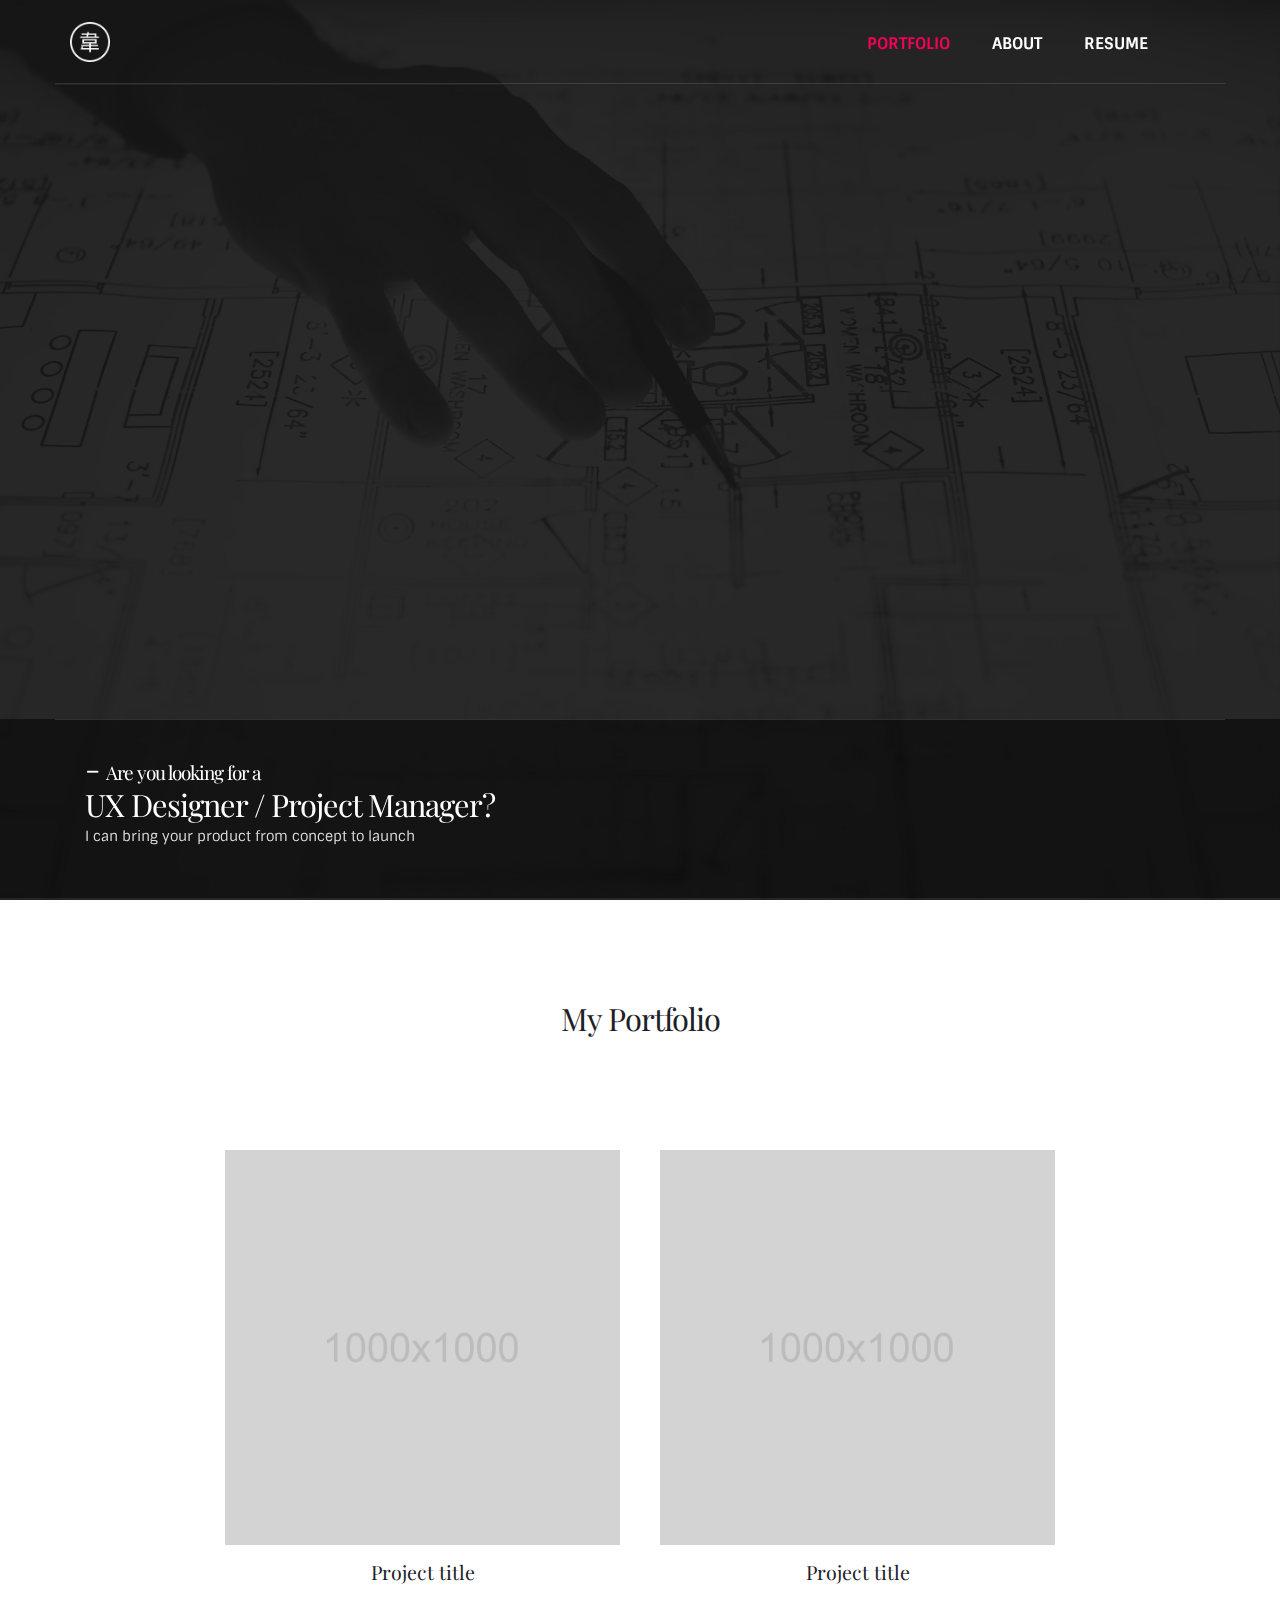
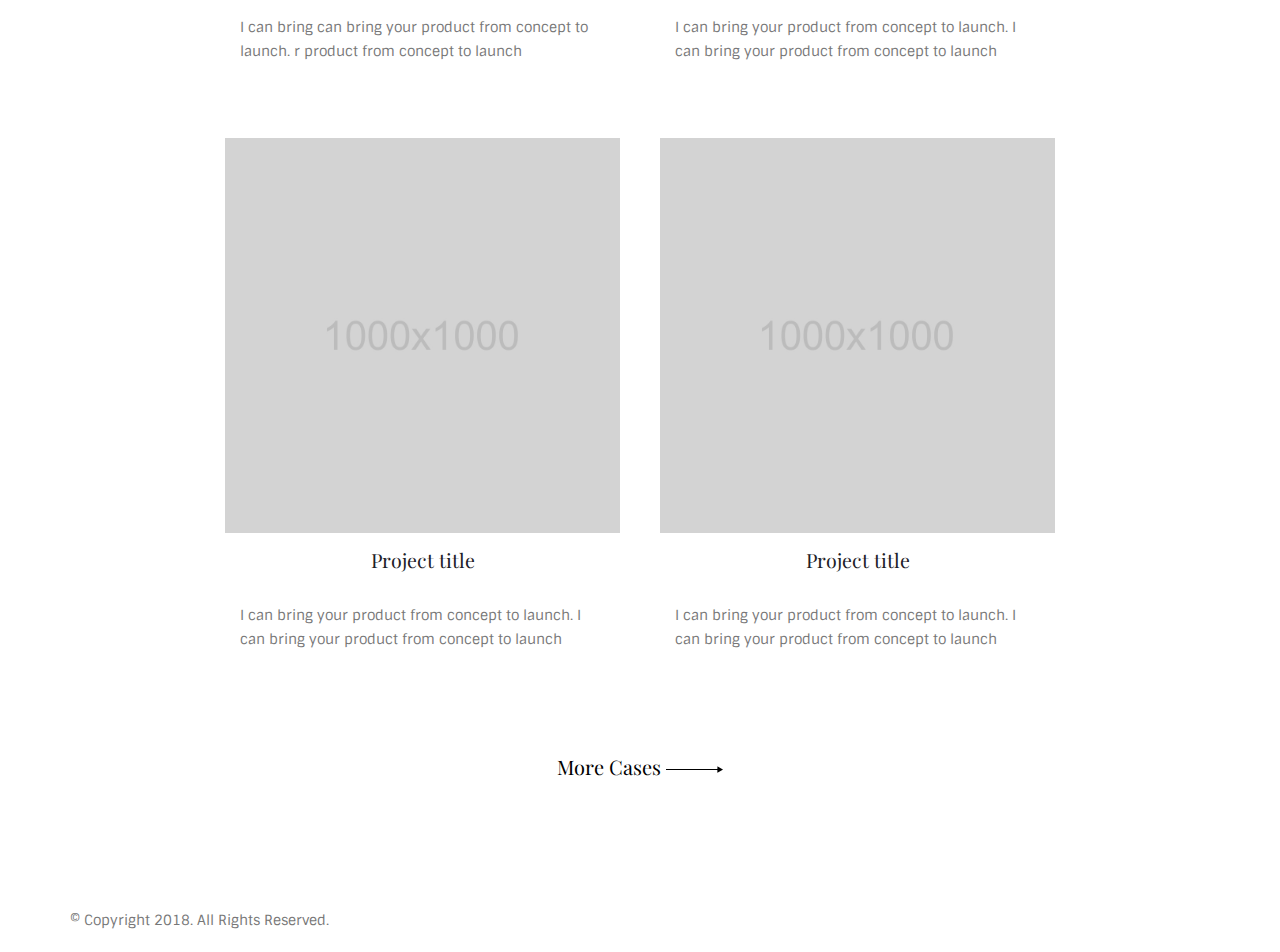
==== commit e440f121: "add slide and about" ====
--- a/index.html
+++ b/index.html
@@ -42,7 +42,6 @@
     <link rel="stylesheet" href="css/theme.css">
     <link rel="stylesheet" href="css/theme-elements.css">
     <link rel="stylesheet" href="css/theme-blog.css">
-
     <!-- Current Page CSS -->
     <link rel="stylesheet" href="vendor/rs-plugin/css/settings.css">
     <link rel="stylesheet" href="vendor/rs-plugin/css/layers.css">
@@ -117,37 +116,19 @@
                     <ul>
                         <li data-transition="fade">
                             <img src="img/slide-1.jpg" alt="" data-bgposition="center center" data-bgfit="cover" data-bgrepeat="no-repeat" data-bgparallax="1" class="rev-slidebg">
-
-                            <h1 class="tp-caption custom-secondary-font font-weight-bold text-color-light" data-x="['left','left','left','left']" data-hoffset="['30','30','30','30']" data-y="center" data-voffset="['-80','-80','-80','-40']" data-start="800" data-transform_in="y:[-300%];opacity:0;s:500;"
-                                style="font-size: 32px;">Solutions for</h1>
-
-                            <div class="tp-caption custom-secondary-font font-weight-bold text-color-light" data-x="['left','left','left','left']" data-hoffset="['30','30','30','30']" data-y="center" data-voffset="['-42','-42','-42','2']" data-start="800" data-transform_in="y:[-300%];opacity:0;s:500;"
-                                style="font-size: 42px;">Pro Business Plan</div>
-
-                            <a href="#about-us" class="btn btn-primary tp-caption text-uppercase text-color-light custom-border-radius" data-hash data-hash-offset="85" data-x="['left','left','left','left']" data-hoffset="['30','30','30','30']" data-y="center" data-voffset="['60','60','60','100']"
-                                data-start="1500" style="font-size: 12px; padding: 15px 6px;" data-transform_in="y:[-300%];opacity:0;s:500;">Get Started</a>
                         </li>
                         <li data-transition="fade">
                             <img src="img/slide-2.jpg" alt="" data-bgposition="center center" data-bgfit="cover" data-bgrepeat="no-repeat" data-bgparallax="1" class="rev-slidebg">
-
-                            <h1 class="tp-caption custom-secondary-font font-weight-bold text-color-light" data-x="['left','left','left','left']" data-hoffset="['30','30','30','30']" data-y="center" data-voffset="['-80','-80','-80','-40']" data-start="800" data-transform_in="y:[-300%];opacity:0;s:500;"
-                                style="font-size: 32px;">Get your</h1>
-
-                            <div class="tp-caption custom-secondary-font font-weight-bold text-color-light" data-x="['left','left','left','left']" data-hoffset="['30','30','30','30']" data-y="center" data-voffset="['-42','-42','-42','2']" data-start="800" data-transform_in="y:[-300%];opacity:0;s:500;"
-                                style="font-size: 42px;">Free Consultation</div>
-
-                            <a href="#about-us" class="btn btn-primary tp-caption text-uppercase text-color-light custom-border-radius" data-hash data-hash-offset="85" data-x="['left','left','left','left']" data-hoffset="['30','30','30','30']" data-y="center" data-voffset="['60','60','60','100']"
-                                data-start="1500" style="font-size: 12px; padding: 15px 6px;" data-transform_in="y:[-300%];opacity:0;s:500;">Get Started</a>
                         </li>
                     </ul>
                 </div>
             </div>
-            <section class="looking-for custom-position-1">
-                <div class="container custom-md-border-top">
-                    <div class="row">
+            <section class=" looking-for custom-position-1 slide-shadow">
+                <div class="container custom-md-border-top ">
+                    <div class="row ">
                         <div class="col-sm-6 col-md-8">
-                            <div class="looking-for-box">
-                                <h2>- <span class="text-lg custom-secondary-font">Are you looking for a</span><br> UX Designer / Project Manager?</h2>
+                            <div class="looking-for-box ">
+                                <h2>- <span class="text-lg custom-secondary-font ">Are you looking for a</span><br> UX Designer / Project Manager?</h2>
                                 <p>I can bring your product from concept to launch</p>
                             </div>
                         </div>
@@ -157,66 +138,66 @@
         </div>
         <div class="container psection ">
             <h2>My Portfolio</h2>
-            <div class="port-wrapper">
-                <div class="col-md-6 col-xs-12 p-lg">
-                    <a href="project-whalefinder.html">
-                        <div class="port-item thumb-info thumb-info-lighten thumb-info-centered-info thumb-info-no-borders">
-                            <span class="thumb-info-wrapper">
-                                <img src="img/projects/project-2.jpg" class="img-responsive" alt="">
-                            </span>
-                            <h4>Project title</h4>
-                            <p class="p-md">I can bring can bring your product from concept to launch. r product from concept to launch</p>
-                        </div>
-                    </a>
-                </div>
-                <div class="col-md-6 col-xs-12 p-lg">
-                    <a href="project-whalefinder.html">
-                        <div class="port-item thumb-info thumb-info-lighten thumb-info-centered-info thumb-info-no-borders">
-                            <span class="thumb-info-wrapper">
-                                <img src="img/projects/project-2.jpg" class="img-responsive" alt="">
-                            </span>
-                            <h4>Project title</h4>
-                            <p class="p-md">I can bring your product from concept to launch. I can bring your product from concept to launch</p>
-                        </div>
-                    </a>
-                </div>
-                <div class="col-md-6 col-xs-12 p-lg">
-                    <a href="project-whalefinder.html">
-                        <div class="port-item thumb-info thumb-info-lighten thumb-info-centered-info thumb-info-no-borders">
-                            <span class="thumb-info-wrapper">
-                                <img src="img/projects/project-2.jpg" class="img-responsive" alt="">
-                            </span>
-                            <h4>Project title</h4>
-                            <p class="p-md">I can bring your product from concept to launch. I can bring your product from concept to launch</p>
-                        </div>
-                    </a>
-                </div>
-                <div class="col-md-6 col-xs-12 p-lg">
-                    <a href="project-whalefinder.html">
-                        <div class="port-item thumb-info thumb-info-lighten thumb-info-centered-info thumb-info-no-borders">
-                            <span class="thumb-info-wrapper">
-                                <img src="img/projects/project-2.jpg" class="img-responsive" alt="">
-                            </span>
-                            <h4>Project title</h4>
-                            <p class="p-md">I can bring your product from concept to launch. I can bring your product from concept to launch</p>
-                        </div>
-                    </a>
-                </div>
-
-            </div>
-
-            <div class="port-more">
-                <a href="projects.html"> More Cases <img src="img/next-arrow.png" alt="see more cases">
+            <div class="port-wrapper ">
+                <div class="col-md-6 col-xs-12 p-lg ">
+                    <a href="project-whalefinder.html ">
+                        <div class="port-item thumb-info thumb-info-lighten thumb-info-centered-info thumb-info-no-borders ">
+                            <span class="thumb-info-wrapper ">
+                                <img src="img/projects/project-2.jpg " class="img-responsive " alt=" ">
+                            </span>
+                            <h4>Project title</h4>
+                            <p class="p-md ">I can bring can bring your product from concept to launch. r product from concept to launch</p>
+                        </div>
+                    </a>
+                </div>
+                <div class="col-md-6 col-xs-12 p-lg ">
+                    <a href="project-whalefinder.html ">
+                        <div class="port-item thumb-info thumb-info-lighten thumb-info-centered-info thumb-info-no-borders ">
+                            <span class="thumb-info-wrapper ">
+                                <img src="img/projects/project-2.jpg " class="img-responsive " alt=" ">
+                            </span>
+                            <h4>Project title</h4>
+                            <p class="p-md ">I can bring your product from concept to launch. I can bring your product from concept to launch</p>
+                        </div>
+                    </a>
+                </div>
+                <div class="col-md-6 col-xs-12 p-lg ">
+                    <a href="project-whalefinder.html ">
+                        <div class="port-item thumb-info thumb-info-lighten thumb-info-centered-info thumb-info-no-borders ">
+                            <span class="thumb-info-wrapper ">
+                                <img src="img/projects/project-2.jpg " class="img-responsive " alt=" ">
+                            </span>
+                            <h4>Project title</h4>
+                            <p class="p-md ">I can bring your product from concept to launch. I can bring your product from concept to launch</p>
+                        </div>
+                    </a>
+                </div>
+                <div class="col-md-6 col-xs-12 p-lg ">
+                    <a href="project-whalefinder.html ">
+                        <div class="port-item thumb-info thumb-info-lighten thumb-info-centered-info thumb-info-no-borders ">
+                            <span class="thumb-info-wrapper ">
+                                <img src="img/projects/project-2.jpg " class="img-responsive " alt=" ">
+                            </span>
+                            <h4>Project title</h4>
+                            <p class="p-md ">I can bring your product from concept to launch. I can bring your product from concept to launch</p>
+                        </div>
+                    </a>
+                </div>
+
+            </div>
+
+            <div class="port-more ">
+                <a href="projects.html "> More Cases <img src="img/next-arrow.png " alt="see more cases ">
 				</a>
             </div>
-            <div class="clear"></div>
+            <div class="clear "></div>
         </div>
     </div>
-    <footer id="footer">
-        <div class="footer-copyright">
-            <div class="container">
-                <div class="row">
-                    <div class="col-md-7">
+    <footer id="footer ">
+        <div class="footer-copyright ">
+            <div class="container ">
+                <div class="row ">
+                    <div class="col-md-7 ">
                         <p>© Copyright 2018. All Rights Reserved.</p>
                     </div>
                 </div>
@@ -226,30 +207,30 @@
     </div>
 
     <!-- Vendor -->
-    <script src="vendor/jquery/jquery.min.js"></script>
-    <script src="vendor/jquery.appear/jquery.appear.min.js"></script>
-    <script src="vendor/jquery.easing/jquery.easing.min.js"></script>
-    <script src="vendor/jquery-cookie/jquery-cookie.min.js"></script>
-    <script src="vendor/bootstrap/js/bootstrap.min.js"></script>
-    <script src="vendor/common/common.min.js"></script>
-    <script src="vendor/jquery.validation/jquery.validation.min.js"></script>
-    <script src="vendor/jquery.easy-pie-chart/jquery.easy-pie-chart.min.js"></script>
-    <script src="vendor/jquery.gmap/jquery.gmap.min.js"></script>
-    <script src="vendor/jquery.lazyload/jquery.lazyload.min.js"></script>
-    <script src="vendor/isotope/jquery.isotope.min.js"></script>
-    <script src="vendor/owl.carousel/owl.carousel.min.js"></script>
-    <script src="vendor/magnific-popup/jquery.magnific-popup.min.js"></script>
-    <script src="vendor/vide/vide.min.js"></script>
-
+    <script src="vendor/jquery/jquery.min.js "></script>
+    <script src="vendor/jquery.appear/jquery.appear.min.js "></script>
+    <script src="vendor/jquery.easing/jquery.easing.min.js "></script>
+    <script src="vendor/jquery-cookie/jquery-cookie.min.js "></script>
+    <script src="vendor/bootstrap/js/bootstrap.min.js "></script>
+    <script src="vendor/common/common.min.js "></script>
+    <script src="vendor/jquery.validation/jquery.validation.min.js "></script>
+    <script src="vendor/jquery.easy-pie-chart/jquery.easy-pie-chart.min.js "></script>
+    <script src="vendor/jquery.gmap/jquery.gmap.min.js "></script>
+    <script src="vendor/jquery.lazyload/jquery.lazyload.min.js "></script>
+    <script src="vendor/isotope/jquery.isotope.min.js "></script>
+    <script src="vendor/owl.carousel/owl.carousel.min.js "></script>
+    <script src="vendor/magnific-popup/jquery.magnific-popup.min.js "></script>
+    <script src="vendor/vide/vide.min.js "></script>
     <!-- Theme Base, Components and Settings -->
-    <script src="js/theme.js"></script>
-
+    <script src="js/theme.js "></script>
+    <!-- Current Page Vendor and Views -->
+    <script src="vendor/rs-plugin/js/jquery.themepunch.tools.min.js "></script>
+    <script src="vendor/rs-plugin/js/jquery.themepunch.revolution.min.js "></script>
     <!-- Theme Custom -->
-    <script src="js/custom.js"></script>
+    <script src="js/custom.js "></script>
 
     <!-- Theme Initialization Files -->
-    <script src="js/theme.init.js"></script>
-
+    <script src="js/theme.init.js "></script>
     <!-- Google Analytics: Change UA-XXXXX-X to be your site's ID. Go to http://www.google.com/analytics/ for more information.
 		<script>
 			(function(i,s,o,g,r,a,m){i['GoogleAnalyticsObject']=r;i[r]=i[r]||function(){
--- a/css/custom.css
+++ b/css/custom.css
@@ -1330,4 +1330,186 @@
 .port-more a:hover {
     color: #fa4141;
     text-decoration: none;
+}
+
+.slide-shadow {
+    background-color: rgba(0, 0, 0, 0.5)
+}
+
+.slide-shadow p {
+    color: #ddd;
+}
+
+ul.timeline {
+    list-style-type: none;
+    margin: 0;
+    padding: 0;
+    position: relative;
+    color: #000;
+    margin: 0 auto
+}
+
+ul.timeline i {
+    font-size: 3em;
+}
+
+section ul.timeline:before {
+    content: '';
+    display: block;
+    position: absolute;
+    top: 0;
+    bottom: -20px;
+    left: 50%;
+    width: 2px;
+    background-color: #000;
+    -webkit-transform: translateX(-50%);
+    -o-transform: translateX(-50%);
+    -ms-transform: translateX(-50%);
+    transform: translateX(-50%);
+}
+
+section ul.timeline>li {
+    width: 50%;
+    position: relative;
+    padding: 3.7em 0
+}
+
+section ul.timeline>li:last-child {
+    margin-bottom: 0
+}
+
+section ul.timeline>li h4 {
+    letter-spacing: 3px
+}
+
+section ul.timeline>li .date {
+    letter-spacing: 3px;
+}
+
+section ul.timeline>li .icon,
+section ul.timeline>li:after,
+section ul.timeline>li:before {
+    position: absolute;
+    top: 4.6em;
+    -webkit-transform: translateY(-50%);
+    -o-transform: translateY(-50%);
+    -ms-transform: translateY(-50%);
+    transform: translateY(-50%);
+    content: '';
+    display: block;
+    background-color: #fff;
+}
+
+section ul.timeline>li .icon {
+    z-index: 1
+}
+
+section ul.timeline>li .icon,
+section ul.timeline>li .icon>img {
+    height: 40px;
+    width: auto
+}
+
+section ul.timeline>li .icon:before {
+    position: absolute;
+    content: '';
+    display: block;
+    height: 1px;
+    width: 55px;
+    top: 50%;
+    background-color: #000;
+}
+
+section ul.timeline>li .icon:after {
+    position: absolute;
+    content: '';
+    display: block;
+    width: 20px;
+    height: 20px;
+    border-radius: 20px;
+    box-shadow: 0 0 0 6px #fff;
+    top: 50%;
+    background-color: #000;
+}
+
+section ul.timeline>li:before {
+    width: 40px;
+    height: 40px;
+    border-radius: 40px;
+    box-shadow: 0 0 0 2px #fff
+}
+
+section ul.timeline>li:after {
+    width: 22px;
+    height: 44px
+}
+
+section ul.timeline>li:nth-child(odd) {
+    left: 50%;
+    padding-left: 40px
+}
+
+section ul.timeline>li:nth-child(odd):before {
+    left: -20px
+}
+
+section ul.timeline>li:nth-child(odd):after {
+    left: -23px
+}
+
+section ul.timeline>li:nth-child(odd) .icon {
+    left: 0;
+    -webkit-transform: translateY(-50%) translateX(-100%) translateX(-61px);
+    -o-transform: translateY(-50%) translateX(-100%) translateX(-61px);
+    -ms-transform: translateY(-50%) translateX(-100%) translateX(-61px);
+    transform: translateY(-50%) translateX(-100%) translateX(-61px)
+}
+
+section ul.timeline>li:nth-child(odd) .icon:after,
+section ul.timeline>li:nth-child(odd) .icon:before {
+    left: 100%;
+    margin-left: 5px
+}
+
+section ul.timeline>li:nth-child(odd) .icon:after {
+    margin-left: 0;
+    -webkit-transform: translateY(-50%) translateX(-50%) translateX(61px);
+    -o-transform: translateY(-50%) translateX(-50%) translateX(61px);
+    -ms-transform: translateY(-50%) translateX(-50%) translateX(61px);
+    transform: translateY(-50%) translateX(-50%) translateX(61px)
+}
+
+section ul.timeline>li:nth-child(even) {
+    padding-right: 40px;
+    text-align: right
+}
+
+section ul.timeline>li:nth-child(even):before {
+    right: -20px
+}
+
+section ul.timeline>li:nth-child(even):after {
+    right: -23px
+}
+
+section ul.timeline>li:nth-child(even) .icon {
+    right: 0;
+    -webkit-transform: translateY(-50%) translateX(100%) translateX(61px);
+    -o-transform: translateY(-50%) translateX(100%) translateX(61px);
+    -ms-transform: translateY(-50%) translateX(100%) translateX(61px);
+    transform: translateY(-50%) translateX(100%) translateX(61px)
+}
+
+section ul.timeline>li:nth-child(even) .icon:after,
+section ul.timeline>li:nth-child(even) .icon:before {
+    right: 100%;
+    margin-right: 5px
+}
+
+section ul.timeline>li:nth-child(even) .icon:after {
+    margin-right: 0;
+    -webkit-transform: translateY(-50%) translateX(50%) translateX(-61px);
+    -o-transform: translateY(-50%) translateX(50%) translateX(-61px);
+    -ms-transform: translateY(-50%) translateX(50%) translateX(-61px);
+    transform: translateY(-50%) translateX(50%) translateX(-61px)
 }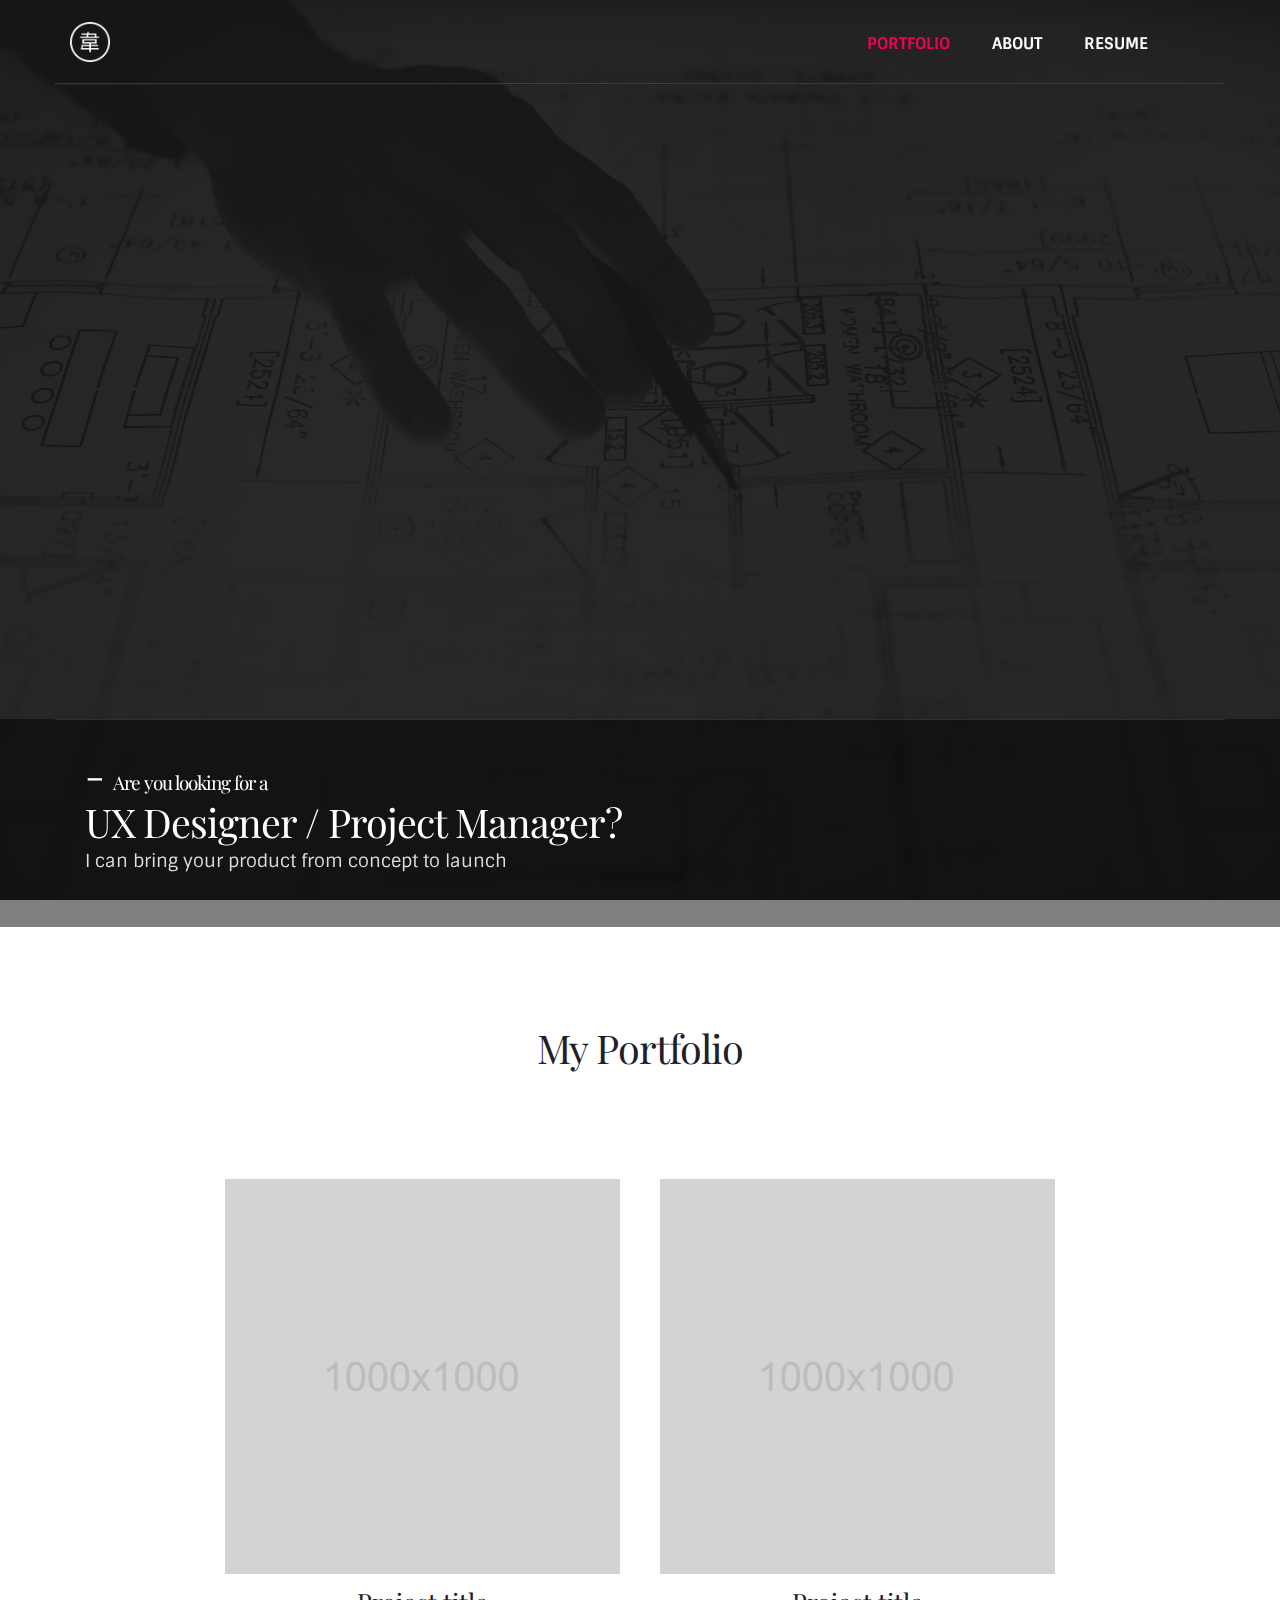
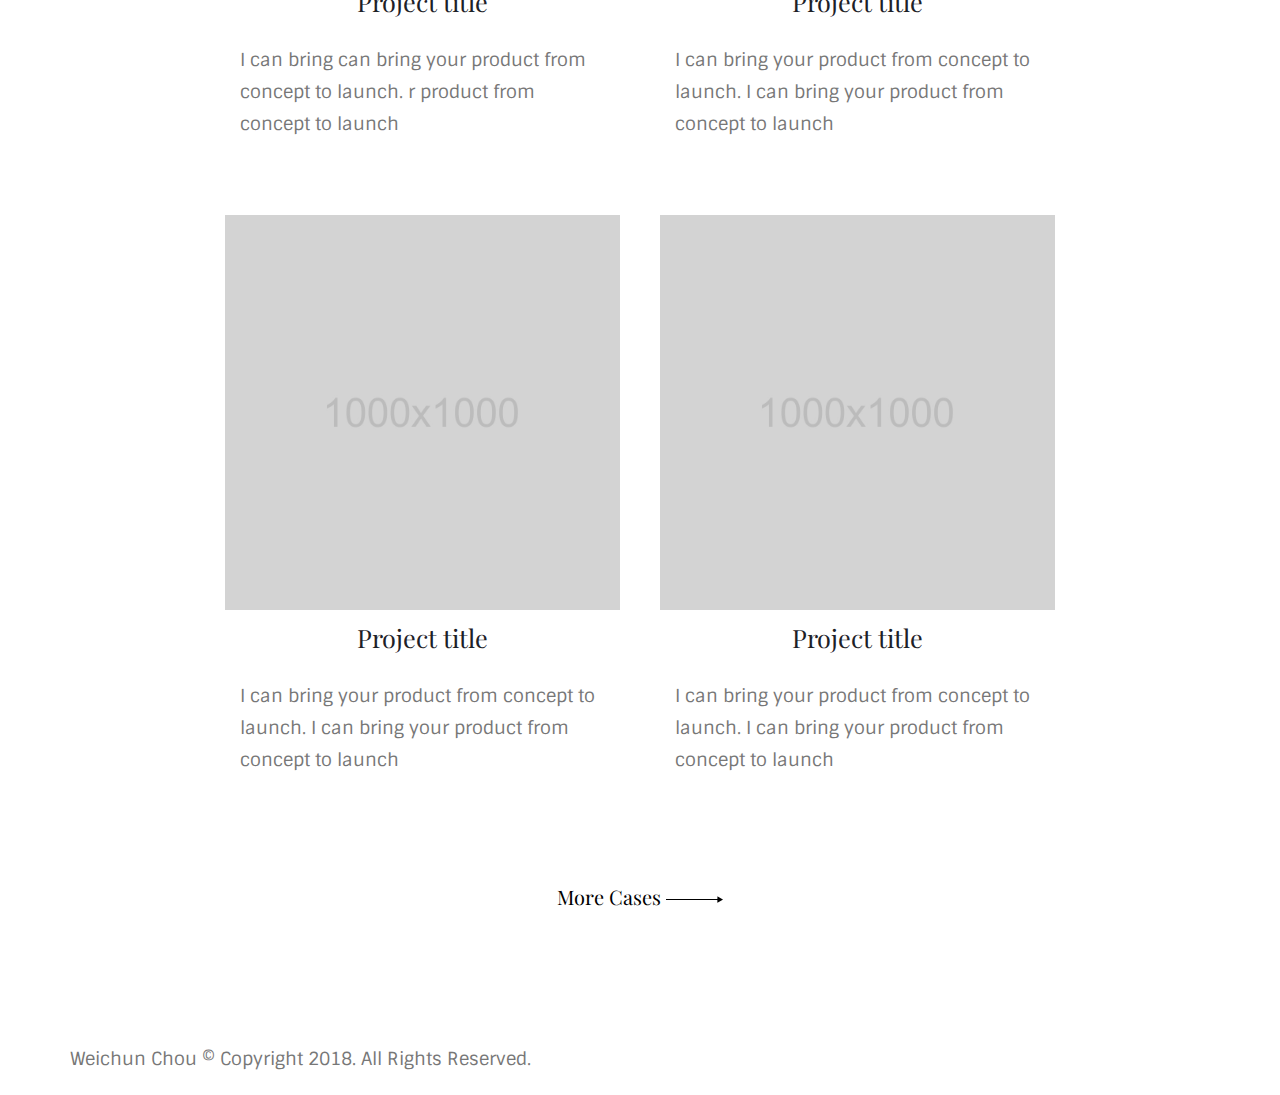
==== commit 4a2255f3: "edit project page" ====
--- a/index.html
+++ b/index.html
@@ -198,7 +198,7 @@
             <div class="container ">
                 <div class="row ">
                     <div class="col-md-7 ">
-                        <p>© Copyright 2018. All Rights Reserved.</p>
+                        <p>Weichun Chou © Copyright 2018. All Rights Reserved.</p>
                     </div>
                 </div>
             </div>
--- a/css/theme.css
+++ b/css/theme.css
@@ -14,8 +14,8 @@
     background-color: #FFF;
     color: #777;
     font-family: "Open Sans", Arial, sans-serif;
-    font-size: 14px;
-    line-height: 22px;
+    font-size: 18px;
+    line-height: 32px;
     margin: 0;
 }
 
--- a/css/theme-elements.css
+++ b/css/theme-elements.css
@@ -1,89 +1,98 @@
 @charset "UTF-8";
+
 /*
 Name: 			theme-elements.css
 Written by: 	Okler Themes - (http://www.okler.net)
 Theme Version:	5.7.2
 */
+
+
 /* Headings */
-h1, h2, h3, h4, h5, h6 {
-	color: #1d2127;
-	font-weight: 200;
-	letter-spacing: -1px;
-	margin: 0;
+
+h1,
+h2,
+h3,
+h4,
+h5,
+h6 {
+    color: #1d2127;
+    font-weight: 200;
+    letter-spacing: -1px;
+    margin: 0;
 }
 
 h1 {
-	font-size: 2.6em;
-	line-height: 44px;
-	margin: 0 0 32px 0;
+    font-size: 2.6em;
+    line-height: 44px;
+    margin: 0 0 32px 0;
 }
 
 h2 {
-	font-size: 2.2em;
-	font-weight: 300;
-	line-height: 42px;
-	margin: 0 0 32px 0;
+    font-size: 2.2em;
+    font-weight: 300;
+    line-height: 42px;
+    margin: 0 0 32px 0;
 }
 
 h3 {
-	font-size: 1.8em;
-	font-weight: 400;
-	letter-spacing: normal;
-	line-height: 24px;
-	margin-bottom: 33px;
-	text-transform: uppercase;
+    font-size: 1.8em;
+    font-weight: 400;
+    letter-spacing: normal;
+    line-height: 24px;
+    margin-bottom: 33px;
+    text-transform: uppercase;
 }
 
 h4 {
-	font-size: 1.4em;
-	font-weight: 400;
-	letter-spacing: normal;
-	line-height: 27px;
-	margin: 0 0 14px 0;
+    font-size: 1.4em;
+    font-weight: 400;
+    letter-spacing: normal;
+    line-height: 27px;
+    margin: 0 0 14px 0;
 }
 
 h5 {
-	font-size: 1em;
-	font-weight: 600;
-	letter-spacing: normal;
-	line-height: 18px;
-	margin: 0 0 14px 0;
-	text-transform: uppercase;
+    font-size: 1em;
+    font-weight: 600;
+    letter-spacing: normal;
+    line-height: 18px;
+    margin: 0 0 14px 0;
+    text-transform: uppercase;
 }
 
 h6 {
-	color: #333;
-	font-size: 1em;
-	font-weight: 400;
-	letter-spacing: normal;
-	line-height: 18px;
-	margin: 0 0 14px 0;
+    color: #333;
+    font-size: 1em;
+    font-weight: 400;
+    letter-spacing: normal;
+    line-height: 18px;
+    margin: 0 0 14px 0;
 }
 
 h1.big {
-	font-size: 4.2em;
-	line-height: 54px;
+    font-size: 4.2em;
+    line-height: 54px;
 }
 
 h1.small {
-	font-size: 2.2em;
-	line-height: 42px;
-	font-weight: 600;
+    font-size: 2.2em;
+    line-height: 42px;
+    font-weight: 600;
 }
 
 h1.short {
-	margin-bottom: 15px;
+    margin-bottom: 15px;
 }
 
 h2.short {
-	margin-bottom: 15px;
+    margin-bottom: 15px;
 }
 
 h3.short,
 h4.short,
 h5.short,
 h6.short {
-	margin-bottom: 9px;
+    margin-bottom: 9px;
 }
 
 h1.shorter,
@@ -92,7 +101,7 @@
 h4.shorter,
 h5.shorter,
 h6.shorter {
-	margin-bottom: 0;
+    margin-bottom: 0;
 }
 
 h1.tall,
@@ -101,7 +110,7 @@
 h4.tall,
 h5.tall,
 h6.tall {
-	margin-bottom: 33px;
+    margin-bottom: 33px;
 }
 
 h1.taller,
@@ -110,7 +119,7 @@
 h4.taller,
 h5.taller,
 h6.taller {
-	margin-bottom: 44px;
+    margin-bottom: 44px;
 }
 
 h1.spaced,
@@ -119,7 +128,7 @@
 h4.spaced,
 h5.spaced,
 h6.spaced {
-	margin-top: 22px;
+    margin-top: 22px;
 }
 
 h1.more-spaced,
@@ -128,7 +137,7 @@
 h4.more-spaced,
 h5.more-spaced,
 h6.more-spaced {
-	margin-top: 44px;
+    margin-top: 44px;
 }
 
 h1.dark,
@@ -136,7 +145,7 @@
 h3.dark,
 h4.dark,
 h5.dark {
-	color: #1d2127;
+    color: #1d2127;
 }
 
 h1.light,
@@ -145,7 +154,7 @@
 h4.light,
 h5.light,
 h6.light {
-	color: #FFF;
+    color: #FFF;
 }
 
 h1.text-shadow,
@@ -154,8182 +163,8689 @@
 h4.text-shadow,
 h5.text-shadow,
 h6.text-shadow {
-	text-shadow: 1px 1px 0 rgba(0, 0, 0, 0.2);
-}
+    text-shadow: 1px 1px 0 rgba(0, 0, 0, 0.2);
+}
+
 
 /* Heading */
+
 .heading.heading-border {
-	margin-bottom: 25px;
-}
-
-.heading.heading-border h1, .heading.heading-border h2, .heading.heading-border h3, .heading.heading-border h4, .heading.heading-border h5, .heading.heading-border h6 {
-	margin: 0;
-	padding: 0;
+    margin-bottom: 25px;
+}
+
+.heading.heading-border h1,
+.heading.heading-border h2,
+.heading.heading-border h3,
+.heading.heading-border h4,
+.heading.heading-border h5,
+.heading.heading-border h6 {
+    margin: 0;
+    padding: 0;
 }
 
 .heading.heading-bottom-border h1 {
-	border-bottom: 5px solid #DBDBDB;
-	padding-bottom: 10px;
-}
-
-.heading.heading-bottom-border h2, .heading.heading-bottom-border h3 {
-	border-bottom: 2px solid #DBDBDB;
-	padding-bottom: 10px;
-}
-
-.heading.heading-bottom-border h4, .heading.heading-bottom-border h5, .heading.heading-bottom-border h6 {
-	border-bottom: 1px solid #DBDBDB;
-	padding-bottom: 5px;
-}
-
-.heading.heading-bottom-double-border h1, .heading.heading-bottom-double-border h2, .heading.heading-bottom-double-border h3 {
-	border-bottom: 3px double #DBDBDB;
-	padding-bottom: 10px;
-}
-
-.heading.heading-bottom-double-border h4, .heading.heading-bottom-double-border h5, .heading.heading-bottom-double-border h6 {
-	border-bottom: 3px double #DBDBDB;
-	padding-bottom: 5px;
+    border-bottom: 5px solid #DBDBDB;
+    padding-bottom: 10px;
+}
+
+.heading.heading-bottom-border h2,
+.heading.heading-bottom-border h3 {
+    border-bottom: 2px solid #DBDBDB;
+    padding-bottom: 10px;
+}
+
+.heading.heading-bottom-border h4,
+.heading.heading-bottom-border h5,
+.heading.heading-bottom-border h6 {
+    border-bottom: 1px solid #DBDBDB;
+    padding-bottom: 5px;
+}
+
+.heading.heading-bottom-double-border h1,
+.heading.heading-bottom-double-border h2,
+.heading.heading-bottom-double-border h3 {
+    border-bottom: 3px double #DBDBDB;
+    padding-bottom: 10px;
+}
+
+.heading.heading-bottom-double-border h4,
+.heading.heading-bottom-double-border h5,
+.heading.heading-bottom-double-border h6 {
+    border-bottom: 3px double #DBDBDB;
+    padding-bottom: 5px;
 }
 
 .heading.heading-middle-border {
-	position: relative;
+    position: relative;
 }
 
 .heading.heading-middle-border:before {
-	border-top: 1px solid #DBDBDB;
-	content: "";
-	height: 0;
-	left: auto;
-	position: absolute;
-	right: 0;
-	top: 50%;
-	width: 100%;
-}
-
-.heading.heading-middle-border h1, .heading.heading-middle-border h2, .heading.heading-middle-border h3, .heading.heading-middle-border h4, .heading.heading-middle-border h5, .heading.heading-middle-border h6 {
-	position: relative;
-	background: #FFF;
-	display: inline-block;
+    border-top: 1px solid #DBDBDB;
+    content: "";
+    height: 0;
+    left: auto;
+    position: absolute;
+    right: 0;
+    top: 50%;
+    width: 100%;
+}
+
+.heading.heading-middle-border h1,
+.heading.heading-middle-border h2,
+.heading.heading-middle-border h3,
+.heading.heading-middle-border h4,
+.heading.heading-middle-border h5,
+.heading.heading-middle-border h6 {
+    position: relative;
+    background: #FFF;
+    display: inline-block;
 }
 
 .heading.heading-middle-border h1 {
-	padding-right: 15px;
-}
-
-.heading.heading-middle-border h2, .heading.heading-middle-border h3 {
-	padding-right: 10px;
-}
-
-.heading.heading-middle-border h4, .heading.heading-middle-border h5, .heading.heading-middle-border h6 {
-	padding-right: 5px;
+    padding-right: 15px;
+}
+
+.heading.heading-middle-border h2,
+.heading.heading-middle-border h3 {
+    padding-right: 10px;
+}
+
+.heading.heading-middle-border h4,
+.heading.heading-middle-border h5,
+.heading.heading-middle-border h6 {
+    padding-right: 5px;
 }
 
 .heading.heading-middle-border-reverse {
-	text-align: right;
-}
-
-.heading.heading-middle-border-reverse h1, .heading.heading-middle-border-reverse h2, .heading.heading-middle-border-reverse h3, .heading.heading-middle-border-reverse h4, .heading.heading-middle-border-reverse h5, .heading.heading-middle-border-reverse h6 {
-	padding-right: 0;
+    text-align: right;
+}
+
+.heading.heading-middle-border-reverse h1,
+.heading.heading-middle-border-reverse h2,
+.heading.heading-middle-border-reverse h3,
+.heading.heading-middle-border-reverse h4,
+.heading.heading-middle-border-reverse h5,
+.heading.heading-middle-border-reverse h6 {
+    padding-right: 0;
 }
 
 .heading.heading-middle-border-reverse h1 {
-	padding-left: 15px;
-}
-
-.heading.heading-middle-border-reverse h2, .heading.heading-middle-border-reverse h3 {
-	padding-left: 10px;
-}
-
-.heading.heading-middle-border-reverse h4, .heading.heading-middle-border-reverse h5, .heading.heading-middle-border-reverse h6 {
-	padding-left: 5px;
+    padding-left: 15px;
+}
+
+.heading.heading-middle-border-reverse h2,
+.heading.heading-middle-border-reverse h3 {
+    padding-left: 10px;
+}
+
+.heading.heading-middle-border-reverse h4,
+.heading.heading-middle-border-reverse h5,
+.heading.heading-middle-border-reverse h6 {
+    padding-left: 5px;
 }
 
 .heading.heading-middle-border-center {
-	text-align: center;
+    text-align: center;
 }
 
 .heading.heading-middle-border-center h1 {
-	padding-left: 15px;
-	padding-right: 15px;
-}
-
-.heading.heading-middle-border-center h2, .heading.heading-middle-border-center h3 {
-	padding-left: 10px;
-	padding-right: 10px;
-}
-
-.heading.heading-middle-border-center h4, .heading.heading-middle-border-center h5, .heading.heading-middle-border-center h6 {
-	padding-left: 5px;
-	padding-right: 5px;
+    padding-left: 15px;
+    padding-right: 15px;
+}
+
+.heading.heading-middle-border-center h2,
+.heading.heading-middle-border-center h3 {
+    padding-left: 10px;
+    padding-right: 10px;
+}
+
+.heading.heading-middle-border-center h4,
+.heading.heading-middle-border-center h5,
+.heading.heading-middle-border-center h6 {
+    padding-left: 5px;
+    padding-right: 5px;
 }
 
 .heading.heading-border-xs:before {
-	border-top-width: 1px;
+    border-top-width: 1px;
 }
 
 .heading.heading-border-sm:before {
-	border-top-width: 2px;
+    border-top-width: 2px;
 }
 
 .heading.heading-border-lg:before {
-	border-top-width: 3px;
+    border-top-width: 3px;
 }
 
 .heading.heading-border-xl:before {
-	border-top-width: 5px;
-}
+    border-top-width: 5px;
+}
+
 
 /* Modal Titles */
+
 .modal-header h3 {
-	color: #333;
-	text-transform: none;
-}
+    color: #333;
+    text-transform: none;
+}
+
 
 /* Responsive */
+
 @media (max-width: 479px) {
-	h2 {
-		line-height: 40px;
-	}
+    h2 {
+        line-height: 40px;
+    }
 }
 
 @media (max-width: 767px) {
-	h1.big {
-		font-size: 3.2em;
-		line-height: 42px;
-	}
-}
+    h1.big {
+        font-size: 3.2em;
+        line-height: 42px;
+    }
+}
+
+
 /* Blockquote */
+
 blockquote {
-	font-size: 1em;
+    font-size: 1em;
 }
 
 blockquote.with-borders {
-	border-radius: 6px;
-	border-top: 1px solid #DFDFDF;
-	border-bottom: 1px solid #DFDFDF;
-	border-left: 1px solid #ECECEC;
-	border-right: 1px solid #ECECEC;
-	box-shadow: 0 1px 1px 0 rgba(0, 0, 0, 0.04);
-	padding: 15px 20px;
-}
+    border-radius: 6px;
+    border-top: 1px solid #DFDFDF;
+    border-bottom: 1px solid #DFDFDF;
+    border-left: 1px solid #ECECEC;
+    border-right: 1px solid #ECECEC;
+    box-shadow: 0 1px 1px 0 rgba(0, 0, 0, 0.04);
+    padding: 15px 20px;
+}
+
 
 /* Paragraphs */
+
 p {
-	color: #777;
-	line-height: 24px;
-	margin: 0 0 20px;
+    color: #777;
+    margin: 0 0 20px;
 }
 
 p.featured {
-	font-size: 1.6em;
-	line-height: 1.5em;
+    font-size: 1.6em;
+    line-height: 1.5em;
 }
 
 p.short {
-	margin-bottom: 0;
+    margin-bottom: 0;
 }
 
 p.tall {
-	margin-bottom: 20px;
+    margin-bottom: 20px;
 }
 
 p.taller {
-	margin-bottom: 40px;
+    margin-bottom: 40px;
 }
 
 p .alternative-font {
-	display: inline-block;
-	margin-top: -15px;
-	position: relative;
-	top: 3px;
-	margin-bottom: -6px;
-}
+    display: inline-block;
+    margin-top: -15px;
+    position: relative;
+    top: 3px;
+    margin-bottom: -6px;
+}
+
 
 /* Links */
-a, a:hover, a:focus {
-	color: #CCC;
-}
+
+a,
+a:hover,
+a:focus {
+    color: #CCC;
+}
+
 
 /* Drop Caps */
+
 p.drop-caps:first-letter {
-	float: left;
-	font-size: 75px;
-	line-height: 60px;
-	padding: 4px;
-	margin-right: 5px;
-	margin-top: 5px;
-	font-family: Georgia;
+    float: left;
+    font-size: 75px;
+    line-height: 60px;
+    padding: 4px;
+    margin-right: 5px;
+    margin-top: 5px;
+    font-family: Georgia;
 }
 
 p.drop-caps.drop-caps-style-2:first-letter {
-	background-color: #CCC;
-	color: #FFF;
-	padding: 6px;
-	margin-right: 5px;
-	border-radius: 4px;
-}
+    background-color: #CCC;
+    color: #FFF;
+    padding: 6px;
+    margin-right: 5px;
+    border-radius: 4px;
+}
+
 
 /* Default Font Style */
+
 .default-font {
-	font-family: "Open Sans", Arial, sans-serif;
-}
+    font-family: "Open Sans", Arial, sans-serif;
+}
+
 
 /* Alternative Font Style */
+
 .alternative-font {
-	color: #CCC;
-	font-family: "Shadows Into Light", cursive;
-	font-size: 1.6em;
-}
+    color: #CCC;
+    font-family: "Shadows Into Light", cursive;
+    font-size: 1.6em;
+}
+
 
 /* Animations */
+
 .appear-animation {
-	opacity: 0;
+    opacity: 0;
 }
 
 .appear-animation-visible {
-	opacity: 1;
-}
+    opacity: 1;
+}
+
 
 /* Nav */
-.nav > li > a:hover, .nav > li > a:focus {
-	background: transparent;
-}
+
+.nav>li>a:hover,
+.nav>li>a:focus {
+    background: transparent;
+}
+
 
 /* Nav List */
+
 ul.nav-list li {
-	margin: 0;
-	padding: 0;
-	display: block;
-	position: relative;
+    margin: 0;
+    padding: 0;
+    display: block;
+    position: relative;
 }
 
 ul.nav-list li a {
-	-webkit-transition: background 0.1s;
-	-moz-transition: background 0.1s;
-	transition: background 0.1s;
-	padding: 8px 0 8px 18px;
-	display: block;
-	color: #666;
-	font-size: 0.9em;
-	text-decoration: none;
-	line-height: 20px;
+    -webkit-transition: background 0.1s;
+    -moz-transition: background 0.1s;
+    transition: background 0.1s;
+    padding: 8px 0 8px 18px;
+    display: block;
+    color: #666;
+    font-size: 0.9em;
+    text-decoration: none;
+    line-height: 20px;
 }
 
 ul.nav-list li a:before {
-	content: "";
-	display: inline-block;
-	width: 0;
-	height: 0;
-	border-top: 4px solid transparent;
-	border-bottom: 4px solid transparent;
-	border-left: 4px solid #333;
-	margin: 7px 0 0 -9px;
-	position: absolute;
+    content: "";
+    display: inline-block;
+    width: 0;
+    height: 0;
+    border-top: 4px solid transparent;
+    border-bottom: 4px solid transparent;
+    border-left: 4px solid #333;
+    margin: 7px 0 0 -9px;
+    position: absolute;
 }
 
 ul.nav-list li a:hover {
-	background-color: #eee;
-	text-decoration: none;
-}
-
-ul.nav-list li.active > a {
-	font-weight: bold;
+    background-color: #eee;
+    text-decoration: none;
+}
+
+ul.nav-list li.active>a {
+    font-weight: bold;
 }
 
 ul.nav-list li ul {
-	list-style: none;
-	margin: 0 0 0 25px;
-	padding: 0;
+    list-style: none;
+    margin: 0 0 0 25px;
+    padding: 0;
 }
 
 ul.nav-list.hide-not-active li ul {
-	display: none;
+    display: none;
 }
 
 ul.nav-list.hide-not-active li.active ul {
-	display: block;
-}
-
-ul.nav-list.show-bg-active .active > a {
-	background-color: #f5f5f5;
-}
-
-ul.nav-list.show-bg-active .active > a:hover {
-	background-color: #eee;
+    display: block;
+}
+
+ul.nav-list.show-bg-active .active>a {
+    background-color: #f5f5f5;
+}
+
+ul.nav-list.show-bg-active .active>a:hover {
+    background-color: #eee;
 }
 
 ul.narrow li a {
-	padding: 4px 0;
-}
-
-ul.nav-pills > li.active > a {
-	background-color: #CCC;
-}
-
-ul.nav-pills > li.active > a:hover, ul.nav-pills > li.active > a:focus {
-	background-color: #CCC;
-}
+    padding: 4px 0;
+}
+
+ul.nav-pills>li.active>a {
+    background-color: #CCC;
+}
+
+ul.nav-pills>li.active>a:hover,
+ul.nav-pills>li.active>a:focus {
+    background-color: #CCC;
+}
+
 
 /* Nav Pills */
+
 .nav-pills-center {
-	text-align: center;
-}
-
-.nav-pills-center > li {
-	display: inline-block;
-	float: none;
-}
-
-.nav-pills-sm > li > a {
-	padding: 7px 12px;
-}
-
-.nav-pills-xs > li > a {
-	padding: 5px 10px;
-	font-size: 0.9em;
-}
+    text-align: center;
+}
+
+.nav-pills-center>li {
+    display: inline-block;
+    float: none;
+}
+
+.nav-pills-sm>li>a {
+    padding: 7px 12px;
+}
+
+.nav-pills-xs>li>a {
+    padding: 5px 10px;
+    font-size: 0.9em;
+}
+
 
 /* Nav Secondary */
+
 .nav-secondary {
-	background: #fafafa;
-	margin: 0;
-	padding: 20px 0;
-	text-align: center;
-	z-index: 99;
-	width: 100% !important;
-}
-
-.nav-secondary .nav-pills > li {
-	float: none;
-	display: inline-block;
-}
-
-.nav-secondary .nav-pills > li a {
-	font-size: 12px;
-	font-style: normal;
-	font-weight: 600;
-	line-height: 20px;
-	padding: 10px 13px;
-	text-transform: uppercase;
+    background: #fafafa;
+    margin: 0;
+    padding: 20px 0;
+    text-align: center;
+    z-index: 99;
+    width: 100% !important;
+}
+
+.nav-secondary .nav-pills>li {
+    float: none;
+    display: inline-block;
+}
+
+.nav-secondary .nav-pills>li a {
+    font-size: 12px;
+    font-style: normal;
+    font-weight: 600;
+    line-height: 20px;
+    padding: 10px 13px;
+    text-transform: uppercase;
 }
 
 .nav-secondary.sticky-active {
-	border-bottom-color: #e9e9e9;
-	box-shadow: 0 0 3px rgba(0, 0, 0, 0.1);
-}
+    border-bottom-color: #e9e9e9;
+    box-shadow: 0 0 3px rgba(0, 0, 0, 0.1);
+}
+
 
 /* Boxed */
+
 html.boxed .nav-secondary.sticky-active {
-	max-width: 1200px;
-	left: auto !important;
-}
+    max-width: 1200px;
+    left: auto !important;
+}
+
 
 /* Buttons */
+
 .btn {
-	-webkit-transition: all 0.1s;
-	-moz-transition: all 0.1s;
-	transition: all 0.1s;
+    -webkit-transition: all 0.1s;
+    -moz-transition: all 0.1s;
+    transition: all 0.1s;
 }
 
 .btn-default {
-	color: #666;
+    color: #666;
 }
 
 .btn-icon i {
-	margin-right: 10px;
+    margin-right: 10px;
 }
 
 .btn-icon-right i {
-	margin-right: 0;
-	margin-left: 10px;
+    margin-right: 0;
+    margin-left: 10px;
 }
 
 .btn-primary {
-	border-color: #CCC;
-	background-color: #CCC;
-	border-color: #CCC #CCC #b3b3b3;
-	color: #FFF;
+    border-color: #CCC;
+    background-color: #CCC;
+    border-color: #CCC #CCC #b3b3b3;
+    color: #FFF;
 }
 
 .btn-primary:hover {
-	border-color: #d9d9d9 #d9d9d9 #bfbfbf;
-	background-color: #d9d9d9;
-	color: #FFF;
-}
-
-.btn-primary:active, .btn-primary:focus {
-	border-color: #bfbfbf;
-	background-color: #bfbfbf;
-	color: #FFF;
+    border-color: #d9d9d9 #d9d9d9 #bfbfbf;
+    background-color: #d9d9d9;
+    color: #FFF;
+}
+
+.btn-primary:active,
+.btn-primary:focus {
+    border-color: #bfbfbf;
+    background-color: #bfbfbf;
+    color: #FFF;
 }
 
 .btn-primary.dropdown-toggle {
-	border-left-color: #bfbfbf;
-}
-
-.btn-primary[disabled], .btn-primary[disabled]:hover, .btn-primary[disabled]:active, .btn-primary[disabled]:focus {
-	border-color: white;
-	background-color: white;
-	color: #CCC;
+    border-left-color: #bfbfbf;
+}
+
+.btn-primary[disabled],
+.btn-primary[disabled]:hover,
+.btn-primary[disabled]:active,
+.btn-primary[disabled]:focus {
+    border-color: white;
+    background-color: white;
+    color: #CCC;
 }
 
 .btn-success {
-	border-color: #47a447;
-	background-color: #47a447;
-	border-color: #47a447 #47a447 #388038;
-	color: #FFF;
+    border-color: #47a447;
+    background-color: #47a447;
+    border-color: #47a447 #47a447 #388038;
+    color: #FFF;
 }
 
 .btn-success:hover {
-	border-color: #51b451 #51b451 #3f923f;
-	background-color: #51b451;
-	color: #FFF;
-}
-
-.btn-success:active, .btn-success:focus {
-	border-color: #3f923f;
-	background-color: #3f923f;
-	color: #FFF;
+    border-color: #51b451 #51b451 #3f923f;
+    background-color: #51b451;
+    color: #FFF;
+}
+
+.btn-success:active,
+.btn-success:focus {
+    border-color: #3f923f;
+    background-color: #3f923f;
+    color: #FFF;
 }
 
 .btn-success.dropdown-toggle {
-	border-left-color: #3f923f;
-}
-
-.btn-success[disabled], .btn-success[disabled]:hover, .btn-success[disabled]:active, .btn-success[disabled]:focus {
-	border-color: #86cb86;
-	background-color: #86cb86;
-	color: #CCC;
+    border-left-color: #3f923f;
+}
+
+.btn-success[disabled],
+.btn-success[disabled]:hover,
+.btn-success[disabled]:active,
+.btn-success[disabled]:focus {
+    border-color: #86cb86;
+    background-color: #86cb86;
+    color: #CCC;
 }
 
 .btn-warning {
-	border-color: #ed9c28;
-	background-color: #ed9c28;
-	border-color: #ed9c28 #ed9c28 #d18211;
-	color: #FFF;
+    border-color: #ed9c28;
+    background-color: #ed9c28;
+    border-color: #ed9c28 #ed9c28 #d18211;
+    color: #FFF;
 }
 
 .btn-warning:hover {
-	border-color: #efa740 #efa740 #e89113;
-	background-color: #efa740;
-	color: #FFF;
-}
-
-.btn-warning:active, .btn-warning:focus {
-	border-color: #e89113;
-	background-color: #e89113;
-	color: #FFF;
+    border-color: #efa740 #efa740 #e89113;
+    background-color: #efa740;
+    color: #FFF;
+}
+
+.btn-warning:active,
+.btn-warning:focus {
+    border-color: #e89113;
+    background-color: #e89113;
+    color: #FFF;
 }
 
 .btn-warning.dropdown-toggle {
-	border-left-color: #e89113;
-}
-
-.btn-warning[disabled], .btn-warning[disabled]:hover, .btn-warning[disabled]:active, .btn-warning[disabled]:focus {
-	border-color: #f5c786;
-	background-color: #f5c786;
-	color: #CCC;
+    border-left-color: #e89113;
+}
+
+.btn-warning[disabled],
+.btn-warning[disabled]:hover,
+.btn-warning[disabled]:active,
+.btn-warning[disabled]:focus {
+    border-color: #f5c786;
+    background-color: #f5c786;
+    color: #CCC;
 }
 
 .btn-danger {
-	border-color: #d2322d;
-	background-color: #d2322d;
-	border-color: #d2322d #d2322d #a82824;
-	color: #FFF;
+    border-color: #d2322d;
+    background-color: #d2322d;
+    border-color: #d2322d #d2322d #a82824;
+    color: #FFF;
 }
 
 .btn-danger:hover {
-	border-color: #d74742 #d74742 #bd2d29;
-	background-color: #d74742;
-	color: #FFF;
-}
-
-.btn-danger:active, .btn-danger:focus {
-	border-color: #bd2d29;
-	background-color: #bd2d29;
-	color: #FFF;
+    border-color: #d74742 #d74742 #bd2d29;
+    background-color: #d74742;
+    color: #FFF;
+}
+
+.btn-danger:active,
+.btn-danger:focus {
+    border-color: #bd2d29;
+    background-color: #bd2d29;
+    color: #FFF;
 }
 
 .btn-danger.dropdown-toggle {
-	border-left-color: #bd2d29;
-}
-
-.btn-danger[disabled], .btn-danger[disabled]:hover, .btn-danger[disabled]:active, .btn-danger[disabled]:focus {
-	border-color: #e48481;
-	background-color: #e48481;
-	color: #CCC;
+    border-left-color: #bd2d29;
+}
+
+.btn-danger[disabled],
+.btn-danger[disabled]:hover,
+.btn-danger[disabled]:active,
+.btn-danger[disabled]:focus {
+    border-color: #e48481;
+    background-color: #e48481;
+    color: #CCC;
 }
 
 .btn-info {
-	border-color: #5bc0de;
-	background-color: #5bc0de;
-	border-color: #5bc0de #5bc0de #31b0d5;
-	color: #FFF;
+    border-color: #5bc0de;
+    background-color: #5bc0de;
+    border-color: #5bc0de #5bc0de #31b0d5;
+    color: #FFF;
 }
 
 .btn-info:hover {
-	border-color: #70c8e2 #70c8e2 #46b8da;
-	background-color: #70c8e2;
-	color: #FFF;
-}
-
-.btn-info:active, .btn-info:focus {
-	border-color: #46b8da;
-	background-color: #46b8da;
-	color: #FFF;
+    border-color: #70c8e2 #70c8e2 #46b8da;
+    background-color: #70c8e2;
+    color: #FFF;
+}
+
+.btn-info:active,
+.btn-info:focus {
+    border-color: #46b8da;
+    background-color: #46b8da;
+    color: #FFF;
 }
 
 .btn-info.dropdown-toggle {
-	border-left-color: #46b8da;
-}
-
-.btn-info[disabled], .btn-info[disabled]:hover, .btn-info[disabled]:active, .btn-info[disabled]:focus {
-	border-color: #b0e1ef;
-	background-color: #b0e1ef;
-	color: #CCC;
+    border-left-color: #46b8da;
+}
+
+.btn-info[disabled],
+.btn-info[disabled]:hover,
+.btn-info[disabled]:active,
+.btn-info[disabled]:focus {
+    border-color: #b0e1ef;
+    background-color: #b0e1ef;
+    color: #CCC;
 }
 
 .btn-dark {
-	border-color: #1d2127;
-	background-color: #1d2127;
-	border-color: #1d2127 #1d2127 #07080a;
-	color: #FFF;
+    border-color: #1d2127;
+    background-color: #1d2127;
+    border-color: #1d2127 #1d2127 #07080a;
+    color: #FFF;
 }
 
 .btn-dark:hover {
-	border-color: #282d36 #282d36 #121518;
-	background-color: #282d36;
-	color: #FFF;
-}
-
-.btn-dark:active, .btn-dark:focus {
-	border-color: #121518;
-	background-color: #121518;
-	color: #FFF;
+    border-color: #282d36 #282d36 #121518;
+    background-color: #282d36;
+    color: #FFF;
+}
+
+.btn-dark:active,
+.btn-dark:focus {
+    border-color: #121518;
+    background-color: #121518;
+    color: #FFF;
 }
 
 .btn-dark.dropdown-toggle {
-	border-left-color: #121518;
-}
-
-.btn-dark[disabled], .btn-dark[disabled]:hover, .btn-dark[disabled]:active, .btn-dark[disabled]:focus {
-	border-color: #495362;
-	background-color: #495362;
-	color: #CCC;
-}
+    border-left-color: #121518;
+}
+
+.btn-dark[disabled],
+.btn-dark[disabled]:hover,
+.btn-dark[disabled]:active,
+.btn-dark[disabled]:focus {
+    border-color: #495362;
+    background-color: #495362;
+    color: #CCC;
+}
+
 
 /* Border Buttons */
+
 .btn-borders {
-	border-width: 3px;
+    border-width: 3px;
 }
 
 .btn-borders.btn-primary {
-	background: transparent;
-	border-color: #CCC;
-	color: #CCC;
-	text-shadow: none;
-}
-
-.btn-borders.btn-primary:hover, .btn-borders.btn-primary:focus {
-	background-color: #d9d9d9;
-	border-color: #CCC !important;
-	color: #FFF;
+    background: transparent;
+    border-color: #CCC;
+    color: #CCC;
+    text-shadow: none;
+}
+
+.btn-borders.btn-primary:hover,
+.btn-borders.btn-primary:focus {
+    background-color: #d9d9d9;
+    border-color: #CCC !important;
+    color: #FFF;
 }
 
 .btn-borders.btn-success {
-	background: transparent;
-	border-color: #47a447;
-	color: #47a447;
-	text-shadow: none;
-}
-
-.btn-borders.btn-success:hover, .btn-borders.btn-success:focus {
-	background-color: #51b451;
-	border-color: #47a447 !important;
-	color: #FFF;
+    background: transparent;
+    border-color: #47a447;
+    color: #47a447;
+    text-shadow: none;
+}
+
+.btn-borders.btn-success:hover,
+.btn-borders.btn-success:focus {
+    background-color: #51b451;
+    border-color: #47a447 !important;
+    color: #FFF;
 }
 
 .btn-borders.btn-warning {
-	background: transparent;
-	border-color: #ed9c28;
-	color: #ed9c28;
-	text-shadow: none;
-}
-
-.btn-borders.btn-warning:hover, .btn-borders.btn-warning:focus {
-	background-color: #efa740;
-	border-color: #ed9c28 !important;
-	color: #FFF;
+    background: transparent;
+    border-color: #ed9c28;
+    color: #ed9c28;
+    text-shadow: none;
+}
+
+.btn-borders.btn-warning:hover,
+.btn-borders.btn-warning:focus {
+    background-color: #efa740;
+    border-color: #ed9c28 !important;
+    color: #FFF;
 }
 
 .btn-borders.btn-danger {
-	background: transparent;
-	border-color: #d2322d;
-	color: #d2322d;
-	text-shadow: none;
-}
-
-.btn-borders.btn-danger:hover, .btn-borders.btn-danger:focus {
-	background-color: #d74742;
-	border-color: #d2322d !important;
-	color: #FFF;
+    background: transparent;
+    border-color: #d2322d;
+    color: #d2322d;
+    text-shadow: none;
+}
+
+.btn-borders.btn-danger:hover,
+.btn-borders.btn-danger:focus {
+    background-color: #d74742;
+    border-color: #d2322d !important;
+    color: #FFF;
 }
 
 .btn-borders.btn-info {
-	background: transparent;
-	border-color: #5bc0de;
-	color: #5bc0de;
-	text-shadow: none;
-}
-
-.btn-borders.btn-info:hover, .btn-borders.btn-info:focus {
-	background-color: #70c8e2;
-	border-color: #5bc0de !important;
-	color: #FFF;
+    background: transparent;
+    border-color: #5bc0de;
+    color: #5bc0de;
+    text-shadow: none;
+}
+
+.btn-borders.btn-info:hover,
+.btn-borders.btn-info:focus {
+    background-color: #70c8e2;
+    border-color: #5bc0de !important;
+    color: #FFF;
 }
 
 .btn-borders.btn-dark {
-	background: transparent;
-	border-color: #1d2127;
-	color: #1d2127;
-	text-shadow: none;
-}
-
-.btn-borders.btn-dark:hover, .btn-borders.btn-dark:focus {
-	background-color: #282d36;
-	border-color: #1d2127 !important;
-	color: #FFF;
-}
+    background: transparent;
+    border-color: #1d2127;
+    color: #1d2127;
+    text-shadow: none;
+}
+
+.btn-borders.btn-dark:hover,
+.btn-borders.btn-dark:focus {
+    background-color: #282d36;
+    border-color: #1d2127 !important;
+    color: #FFF;
+}
+
 
 /* Border Buttons - Sizes */
+
 .btn-borders {
-	padding: 4px 12px;
-}
-
-.btn-borders.btn-lg, .btn-group-lg > .btn-borders.btn {
-	padding: 8px 16px;
-}
-
-.btn-borders.btn-sm, .btn-group-sm > .btn-borders.btn {
-	border-width: 2px;
-	padding: 4px 10px;
-}
-
-.btn-borders.btn-xs, .btn-group-xs > .btn-borders.btn {
-	padding: 1px 5px;
-	border-width: 1px;
-}
+    padding: 4px 12px;
+}
+
+.btn-borders.btn-lg,
+.btn-group-lg>.btn-borders.btn {
+    padding: 8px 16px;
+}
+
+.btn-borders.btn-sm,
+.btn-group-sm>.btn-borders.btn {
+    border-width: 2px;
+    padding: 4px 10px;
+}
+
+.btn-borders.btn-xs,
+.btn-group-xs>.btn-borders.btn {
+    padding: 1px 5px;
+    border-width: 1px;
+}
+
 
 /* 3D Buttons */
+
 .btn-3d {
-	border-bottom-width: 3px;
-	padding: 5px 12px;
-	border-radius: 6px;
-}
-
-.btn-3d.btn-lg, .btn-group-lg > .btn-3d.btn {
-	padding: 9px 16px;
-}
-
-.btn-3d.btn-sm, .btn-group-sm > .btn-3d.btn {
-	border-width: 2px;
-	padding: 4px 10px;
-}
-
-.btn-3d.btn-xs, .btn-group-xs > .btn-3d.btn {
-	padding: 1px 5px;
-	border-width: 1px;
-}
+    border-bottom-width: 3px;
+    padding: 5px 12px;
+    border-radius: 6px;
+}
+
+.btn-3d.btn-lg,
+.btn-group-lg>.btn-3d.btn {
+    padding: 9px 16px;
+}
+
+.btn-3d.btn-sm,
+.btn-group-sm>.btn-3d.btn {
+    border-width: 2px;
+    padding: 4px 10px;
+}
+
+.btn-3d.btn-xs,
+.btn-group-xs>.btn-3d.btn {
+    padding: 1px 5px;
+    border-width: 1px;
+}
+
 
 /* Sizes */
+
 .btn-xlg {
-	border-radius: 6px;
-	font-size: 16px;
-	padding: 12px 33px;
-}
+    border-radius: 6px;
+    font-size: 16px;
+    padding: 12px 33px;
+}
+
 
 /* Labels */
+
 .label-primary {
-	background-color: #CCC;
-	color: #FFF;
+    background-color: #CCC;
+    color: #FFF;
 }
 
 .label-success {
-	background-color: #47a447;
-	color: #FFF;
+    background-color: #47a447;
+    color: #FFF;
 }
 
 .label-warning {
-	background-color: #ed9c28;
-	color: #FFF;
+    background-color: #ed9c28;
+    color: #FFF;
 }
 
 .label-danger {
-	background-color: #d2322d;
-	color: #FFF;
+    background-color: #d2322d;
+    color: #FFF;
 }
 
 .label-info {
-	background-color: #5bc0de;
-	color: #FFF;
+    background-color: #5bc0de;
+    color: #FFF;
 }
 
 .label-dark {
-	background-color: #1d2127;
-	color: #FFF;
+    background-color: #1d2127;
+    color: #FFF;
 }
 
 .label.label-sm {
-	font-size: 0.7em;
+    font-size: 0.7em;
 }
 
 .label.label-lg {
-	font-size: 1em;
-}
+    font-size: 1em;
+}
+
 
 /* Forms */
+
 form label {
-	font-weight: normal;
+    font-weight: normal;
 }
 
 textarea {
-	resize: vertical;
+    resize: vertical;
 }
 
 select {
-	border: 1px solid #E5E7E9;
-	border-radius: 6px;
-	outline: none;
+    border: 1px solid #E5E7E9;
+    border-radius: 6px;
+    outline: none;
 }
 
 .label {
-	font-weight: normal;
+    font-weight: normal;
 }
 
 .form-group:after {
-	content: ".";
-	display: block;
-	clear: both;
-	visibility: hidden;
-	line-height: 0;
-	height: 0;
+    content: ".";
+    display: block;
+    clear: both;
+    visibility: hidden;
+    line-height: 0;
+    height: 0;
 }
 
 .form-control:focus {
-	box-shadow: 0 1px 1px rgba(0, 0, 0, 0.075) inset;
-	border-color: #CCC;
+    box-shadow: 0 1px 1px rgba(0, 0, 0, 0.075) inset;
+    border-color: #CCC;
 }
 
 .form-control.error {
-	border-color: #a94442;
-	-webkit-box-shadow: inset 0 1px 1px rgba(0, 0, 0, 0.075);
-	box-shadow: inset 0 1px 1px rgba(0, 0, 0, 0.075);
+    border-color: #a94442;
+    -webkit-box-shadow: inset 0 1px 1px rgba(0, 0, 0, 0.075);
+    box-shadow: inset 0 1px 1px rgba(0, 0, 0, 0.075);
 }
 
 .form-control.error:focus {
-	border-color: #843534;
-	-webkit-box-shadow: inset 0 1px 1px rgba(0, 0, 0, 0.075), 0 0 6px #ce8483;
-	box-shadow: inset 0 1px 1px rgba(0, 0, 0, 0.075), 0 0 6px #ce8483;
-}
+    border-color: #843534;
+    -webkit-box-shadow: inset 0 1px 1px rgba(0, 0, 0, 0.075), 0 0 6px #ce8483;
+    box-shadow: inset 0 1px 1px rgba(0, 0, 0, 0.075), 0 0 6px #ce8483;
+}
+
 
 /* Forms Validations */
+
 label.valid {
-	display: inline-block;
-	text-indent: -9999px;
+    display: inline-block;
+    text-indent: -9999px;
 }
 
 label.error {
-	color: #c10000;
-	font-size: 0.9em;
-	line-height: 18px;
-	padding: 5px 0 0;
+    color: #c10000;
+    font-size: 0.9em;
+    line-height: 18px;
+    padding: 5px 0 0;
 }
 
 label.error#captcha-error {
-	margin-top: 15px;
-}
+    margin-top: 15px;
+}
+
 
 /* Captcha */
+
 .captcha {
-	clear: both;
-	overflow: hidden;
-	background: #F2F2F2;
-	text-align: center;
-	margin-bottom: 20px;
-	max-width: 160px;
-	height: 78px;
-	position: relative;
+    clear: both;
+    overflow: hidden;
+    background: #F2F2F2;
+    text-align: center;
+    margin-bottom: 20px;
+    max-width: 160px;
+    height: 78px;
+    position: relative;
 }
 
 .captcha input {
-	border: 0;
+    border: 0;
 }
 
 .captcha-input {
-	position: relative;
-	top: 15px;
-	font-size: 14px;
+    position: relative;
+    top: 15px;
+    font-size: 14px;
 }
 
 .captcha-image {
-	float: left;
-	position: relative;
-	top: -5px;
-	left: -13px;
+    float: left;
+    position: relative;
+    top: -5px;
+    left: -13px;
 }
 
 .captcha-refresh {
-	position: absolute;
-	z-index: 1;
-	bottom: 2px;
-	right: 2px;
-	border-radius: 3px;
-	padding: 2px 5px;
-}
-
-.captcha-refresh a, .captcha-refresh a:hover, .captcha-refresh a:focus, .captcha-refresh a:active {
-	color: #333;
-}
+    position: absolute;
+    z-index: 1;
+    bottom: 2px;
+    right: 2px;
+    border-radius: 3px;
+    padding: 2px 5px;
+}
+
+.captcha-refresh a,
+.captcha-refresh a:hover,
+.captcha-refresh a:focus,
+.captcha-refresh a:active {
+    color: #333;
+}
+
 
 /* Tables */
-.table > thead > tr > td.primary,
-.table > tbody > tr > td.primary,
-.table > tfoot > tr > td.primary,
-.table > thead > tr > th.primary,
-.table > tbody > tr > th.primary,
-.table > tfoot > tr > th.primary,
-.table > thead > tr.primary > td,
-.table > tbody > tr.primary > td,
-.table > tfoot > tr.primary > td,
-.table > thead > tr.primary > th,
-.table > tbody > tr.primary > th,
-.table > tfoot > tr.primary > th {
-	background-color: #CCC;
-	color: #FFF;
-}
-
-.table > thead > tr > td.success,
-.table > tbody > tr > td.success,
-.table > tfoot > tr > td.success,
-.table > thead > tr > th.success,
-.table > tbody > tr > th.success,
-.table > tfoot > tr > th.success,
-.table > thead > tr.success > td,
-.table > tbody > tr.success > td,
-.table > tfoot > tr.success > td,
-.table > thead > tr.success > th,
-.table > tbody > tr.success > th,
-.table > tfoot > tr.success > th {
-	background-color: #47a447;
-	color: #FFF;
-}
-
-.table > thead > tr > td.warning,
-.table > tbody > tr > td.warning,
-.table > tfoot > tr > td.warning,
-.table > thead > tr > th.warning,
-.table > tbody > tr > th.warning,
-.table > tfoot > tr > th.warning,
-.table > thead > tr.warning > td,
-.table > tbody > tr.warning > td,
-.table > tfoot > tr.warning > td,
-.table > thead > tr.warning > th,
-.table > tbody > tr.warning > th,
-.table > tfoot > tr.warning > th {
-	background-color: #ed9c28;
-	color: #FFF;
-}
-
-.table > thead > tr > td.danger,
-.table > tbody > tr > td.danger,
-.table > tfoot > tr > td.danger,
-.table > thead > tr > th.danger,
-.table > tbody > tr > th.danger,
-.table > tfoot > tr > th.danger,
-.table > thead > tr.danger > td,
-.table > tbody > tr.danger > td,
-.table > tfoot > tr.danger > td,
-.table > thead > tr.danger > th,
-.table > tbody > tr.danger > th,
-.table > tfoot > tr.danger > th {
-	background-color: #d2322d;
-	color: #FFF;
-}
-
-.table > thead > tr > td.info,
-.table > tbody > tr > td.info,
-.table > tfoot > tr > td.info,
-.table > thead > tr > th.info,
-.table > tbody > tr > th.info,
-.table > tfoot > tr > th.info,
-.table > thead > tr.info > td,
-.table > tbody > tr.info > td,
-.table > tfoot > tr.info > td,
-.table > thead > tr.info > th,
-.table > tbody > tr.info > th,
-.table > tfoot > tr.info > th {
-	background-color: #5bc0de;
-	color: #FFF;
-}
-
-.table > thead > tr > td.dark,
-.table > tbody > tr > td.dark,
-.table > tfoot > tr > td.dark,
-.table > thead > tr > th.dark,
-.table > tbody > tr > th.dark,
-.table > tfoot > tr > th.dark,
-.table > thead > tr.dark > td,
-.table > tbody > tr.dark > td,
-.table > tfoot > tr.dark > td,
-.table > thead > tr.dark > th,
-.table > tbody > tr.dark > th,
-.table > tfoot > tr.dark > th {
-	background-color: #1d2127;
-	color: #FFF;
-}
+
+.table>thead>tr>td.primary,
+.table>tbody>tr>td.primary,
+.table>tfoot>tr>td.primary,
+.table>thead>tr>th.primary,
+.table>tbody>tr>th.primary,
+.table>tfoot>tr>th.primary,
+.table>thead>tr.primary>td,
+.table>tbody>tr.primary>td,
+.table>tfoot>tr.primary>td,
+.table>thead>tr.primary>th,
+.table>tbody>tr.primary>th,
+.table>tfoot>tr.primary>th {
+    background-color: #CCC;
+    color: #FFF;
+}
+
+.table>thead>tr>td.success,
+.table>tbody>tr>td.success,
+.table>tfoot>tr>td.success,
+.table>thead>tr>th.success,
+.table>tbody>tr>th.success,
+.table>tfoot>tr>th.success,
+.table>thead>tr.success>td,
+.table>tbody>tr.success>td,
+.table>tfoot>tr.success>td,
+.table>thead>tr.success>th,
+.table>tbody>tr.success>th,
+.table>tfoot>tr.success>th {
+    background-color: #47a447;
+    color: #FFF;
+}
+
+.table>thead>tr>td.warning,
+.table>tbody>tr>td.warning,
+.table>tfoot>tr>td.warning,
+.table>thead>tr>th.warning,
+.table>tbody>tr>th.warning,
+.table>tfoot>tr>th.warning,
+.table>thead>tr.warning>td,
+.table>tbody>tr.warning>td,
+.table>tfoot>tr.warning>td,
+.table>thead>tr.warning>th,
+.table>tbody>tr.warning>th,
+.table>tfoot>tr.warning>th {
+    background-color: #ed9c28;
+    color: #FFF;
+}
+
+.table>thead>tr>td.danger,
+.table>tbody>tr>td.danger,
+.table>tfoot>tr>td.danger,
+.table>thead>tr>th.danger,
+.table>tbody>tr>th.danger,
+.table>tfoot>tr>th.danger,
+.table>thead>tr.danger>td,
+.table>tbody>tr.danger>td,
+.table>tfoot>tr.danger>td,
+.table>thead>tr.danger>th,
+.table>tbody>tr.danger>th,
+.table>tfoot>tr.danger>th {
+    background-color: #d2322d;
+    color: #FFF;
+}
+
+.table>thead>tr>td.info,
+.table>tbody>tr>td.info,
+.table>tfoot>tr>td.info,
+.table>thead>tr>th.info,
+.table>tbody>tr>th.info,
+.table>tfoot>tr>th.info,
+.table>thead>tr.info>td,
+.table>tbody>tr.info>td,
+.table>tfoot>tr.info>td,
+.table>thead>tr.info>th,
+.table>tbody>tr.info>th,
+.table>tfoot>tr.info>th {
+    background-color: #5bc0de;
+    color: #FFF;
+}
+
+.table>thead>tr>td.dark,
+.table>tbody>tr>td.dark,
+.table>tfoot>tr>td.dark,
+.table>thead>tr>th.dark,
+.table>tbody>tr>th.dark,
+.table>tfoot>tr>th.dark,
+.table>thead>tr.dark>td,
+.table>tbody>tr.dark>td,
+.table>tfoot>tr.dark>td,
+.table>thead>tr.dark>th,
+.table>tbody>tr.dark>th,
+.table>tfoot>tr.dark>th {
+    background-color: #1d2127;
+    color: #FFF;
+}
+
 
 /* Icons */
+
 .featured-icon {
-	background: #CCC;
-	border-radius: 35px;
-	color: #FFF;
-	display: inline-block;
-	height: 35px;
-	line-height: 35px;
-	margin-right: 10px;
-	position: relative;
-	text-align: center;
-	top: 5px;
-	width: 35px;
+    background: #CCC;
+    border-radius: 35px;
+    color: #FFF;
+    display: inline-block;
+    height: 35px;
+    line-height: 35px;
+    margin-right: 10px;
+    position: relative;
+    text-align: center;
+    top: 5px;
+    width: 35px;
 }
 
 .featured-icon i {
-	color: #FFF;
-	font-size: 0.9em;
-	font-weight: normal;
-}
+    color: #FFF;
+    font-size: 0.9em;
+    font-weight: normal;
+}
+
 
 /* Font Awesome List */
+
 .sample-icon-list {
-	margin-top: 22px;
+    margin-top: 22px;
 }
 
 .sample-icon-list .sample-icon a {
-	display: block;
-	color: #222222;
-	line-height: 32px;
-	height: 32px;
-	padding-left: 10px;
-	border-radius: 4px;
-	font-size: 11px;
-}
-
-.sample-icon-list .sample-icon a .fa, .sample-icon-list .sample-icon a .icons {
-	width: 32px;
-	font-size: 14px;
-	display: inline-block;
-	text-align: right;
-	margin-right: 10px;
+    display: block;
+    color: #222222;
+    line-height: 32px;
+    height: 32px;
+    padding-left: 10px;
+    border-radius: 4px;
+    font-size: 11px;
+}
+
+.sample-icon-list .sample-icon a .fa,
+.sample-icon-list .sample-icon a .icons {
+    width: 32px;
+    font-size: 14px;
+    display: inline-block;
+    text-align: right;
+    margin-right: 10px;
 }
 
 .sample-icon-list .sample-icon a:hover {
-	color: #ffffff;
-	text-decoration: none;
-}
-
-.sample-icon-list .sample-icon a:hover .fa, .sample-icon-list .sample-icon a:hover .icons {
-	font-size: 28px;
-	vertical-align: -6px;
-}
+    color: #ffffff;
+    text-decoration: none;
+}
+
+.sample-icon-list .sample-icon a:hover .fa,
+.sample-icon-list .sample-icon a:hover .icons {
+    font-size: 28px;
+    vertical-align: -6px;
+}
+
 
 /* Thumbnails */
+
 .img-rounded {
-	border-radius: 4px;
+    border-radius: 4px;
 }
 
 .img-thumbnail {
-	border-radius: 4px;
-	position: relative;
+    border-radius: 4px;
+    position: relative;
 }
 
 .img-thumbnail img {
-	border-radius: 4px;
+    border-radius: 4px;
 }
 
 .img-thumbnail .zoom {
-	background: #CCC;
-	border-radius: 100%;
-	bottom: 8px;
-	color: #FFF;
-	display: block;
-	height: 30px;
-	padding: 6px;
-	position: absolute;
-	right: 8px;
-	text-align: center;
-	width: 30px;
+    background: #CCC;
+    border-radius: 100%;
+    bottom: 8px;
+    color: #FFF;
+    display: block;
+    height: 30px;
+    padding: 6px;
+    position: absolute;
+    right: 8px;
+    text-align: center;
+    width: 30px;
 }
 
 .img-thumbnail .zoom i {
-	font-size: 14px;
-	left: -1px;
-	position: relative;
-	top: -3px;
+    font-size: 14px;
+    left: -1px;
+    position: relative;
+    top: -3px;
 }
 
 .img-thumbnail.img-thumbnail-hover-icon {
-	position: relative;
+    position: relative;
 }
 
 .img-thumbnail.img-thumbnail-hover-icon img {
-	position: relative;
-	z-index: 1;
+    position: relative;
+    z-index: 1;
 }
 
 .img-thumbnail.img-thumbnail-hover-icon:before {
-	-webkit-transition: all 0.2s;
-	-moz-transition: all 0.2s;
-	transition: all 0.2s;
-	background: rgba(0, 0, 0, 0.65);
-	border-radius: 4px;
-	content: "";
-	display: block;
-	position: absolute;
-	width: 100%;
-	height: 100%;
-	left: 0;
-	top: 0;
-	bottom: 0;
-	right: 0;
-	opacity: 0;
-	z-index: 2;
+    -webkit-transition: all 0.2s;
+    -moz-transition: all 0.2s;
+    transition: all 0.2s;
+    background: rgba(0, 0, 0, 0.65);
+    border-radius: 4px;
+    content: "";
+    display: block;
+    position: absolute;
+    width: 100%;
+    height: 100%;
+    left: 0;
+    top: 0;
+    bottom: 0;
+    right: 0;
+    opacity: 0;
+    z-index: 2;
 }
 
 .img-thumbnail.img-thumbnail-hover-icon:after {
-	-webkit-transition: all 0.2s;
-	-moz-transition: all 0.2s;
-	transition: all 0.2s;
-	font-family: FontAwesome;
-	color: #FFF;
-	content: "\f00e";
-	font-size: 30px;
-	height: 30px;
-	position: absolute;
-	top: 30%;
-	margin-top: -15px;
-	display: block;
-	text-align: center;
-	width: 100%;
-	opacity: 0;
-	z-index: 3;
+    -webkit-transition: all 0.2s;
+    -moz-transition: all 0.2s;
+    transition: all 0.2s;
+    font-family: FontAwesome;
+    color: #FFF;
+    content: "\f00e";
+    font-size: 30px;
+    height: 30px;
+    position: absolute;
+    top: 30%;
+    margin-top: -15px;
+    display: block;
+    text-align: center;
+    width: 100%;
+    opacity: 0;
+    z-index: 3;
 }
 
 .img-thumbnail.img-thumbnail-hover-icon:hover:before {
-	opacity: 1;
+    opacity: 1;
 }
 
 .img-thumbnail.img-thumbnail-hover-icon:hover:after {
-	top: 50%;
-	opacity: 1;
-}
+    top: 50%;
+    opacity: 1;
+}
+
 
 /* Image Gallery */
+
 ul.image-gallery {
-	list-style: none;
-	margin: 0;
-	padding: 0;
+    list-style: none;
+    margin: 0;
+    padding: 0;
 }
 
 ul.image-gallery .image-gallery-item {
-	margin-bottom: 35px;
-}
+    margin-bottom: 35px;
+}
+
 
 /* Thumbnail Gallery */
+
 ul.thumbnail-gallery {
-	list-style: none;
-	margin: 10px 0;
-	padding: 0;
+    list-style: none;
+    margin: 10px 0;
+    padding: 0;
 }
 
 ul.thumbnail-gallery li {
-	display: inline-block;
-	margin: 10px 10px 0 0;
-	padding: 0;
-}
+    display: inline-block;
+    margin: 10px 10px 0 0;
+    padding: 0;
+}
+
 
 /* Responsive */
+
 @media (max-width: 991px) {
-	.thumbnail {
-		border: 0;
-		text-align: center;
-	}
-}
+    .thumbnail {
+        border: 0;
+        text-align: center;
+    }
+}
+
+
 /* Masonry */
+
 .masonry .masonry-item {
-	width: 25%;
+    width: 25%;
 }
 
 .masonry .masonry-item.w2 {
-	width: 50%;
+    width: 50%;
 }
 
 .masonry .masonry-item img {
-	border-radius: 0 !important;
-}
+    border-radius: 0 !important;
+}
+
 
 /* Masonry Loading */
+
 .masonry-loader {
-	height: auto;
-	overflow: visible;
-	position: relative;
+    height: auto;
+    overflow: visible;
+    position: relative;
 }
 
 .masonry-loader:after {
-	-webkit-transition: all 0.5s;
-	-moz-transition: all 0.5s;
-	transition: all 0.5s;
-	content: ' ';
-	background: #FFF;
-	bottom: 0;
-	left: 0;
-	position: absolute;
-	right: 0;
-	top: 0;
-	z-index: 1;
-	opacity: 0;
+    -webkit-transition: all 0.5s;
+    -moz-transition: all 0.5s;
+    transition: all 0.5s;
+    content: ' ';
+    background: #FFF;
+    bottom: 0;
+    left: 0;
+    position: absolute;
+    right: 0;
+    top: 0;
+    z-index: 1;
+    opacity: 0;
 }
 
 .masonry-loader .bounce-loader {
-	display: none;
+    display: none;
 }
 
 .masonry-loader.masonry-loader-showing {
-	height: 200px;
-	overflow: hidden;
+    height: 200px;
+    overflow: hidden;
 }
 
 .masonry-loader.masonry-loader-showing:after {
-	opacity: 1;
+    opacity: 1;
 }
 
 .masonry-loader.masonry-loader-showing .bounce-loader {
-	display: block;
+    display: block;
 }
 
 .masonry-loader.masonry-loader-loaded:after {
-	display: none;
-}
+    display: none;
+}
+
 
 /* Mockup */
+
 @media (min-width: 992px) {
-	.mockup-landing-page {
-		margin-top: -120px;
-	}
-}
+    .mockup-landing-page {
+        margin-top: -120px;
+    }
+}
+
+
 /* List */
+
 .list li {
-	margin-bottom: 13px;
+    margin-bottom: 13px;
 }
 
 .list.pull-left li {
-	text-align: left;
+    text-align: left;
 }
 
 .list.list-icons {
-	list-style: none;
-	padding-left: 0;
-	padding-right: 0;
+    list-style: none;
+    padding-left: 0;
+    padding-right: 0;
 }
 
 .list.list-icons li {
-	position: relative;
-	padding-left: 25px;
-}
-
-.list.list-icons li > .fa:first-child,
-.list.list-icons li > .icons:first-child, .list.list-icons li a:first-child > .fa:first-child,
-.list.list-icons li a:first-child > .icons:first-child {
-	position: absolute;
-	left: 0;
-	top: 5px;
+    position: relative;
+    padding-left: 25px;
+}
+
+.list.list-icons li>.fa:first-child,
+.list.list-icons li>.icons:first-child,
+.list.list-icons li a:first-child>.fa:first-child,
+.list.list-icons li a:first-child>.icons:first-child {
+    position: absolute;
+    left: 0;
+    top: 5px;
 }
 
 .list.list-icons.list-icons-style-2 li {
-	padding-top: 5px;
-	padding-left: 36px;
-}
-
-.list.list-icons.list-icons-style-2 li > .fa:first-child,
-.list.list-icons.list-icons-style-2 li > .icons:first-child, .list.list-icons.list-icons-style-2 li a:first-child > .fa:first-child,
-.list.list-icons.list-icons-style-2 li a:first-child > .icons:first-child {
-	border-width: 1px;
-	border-style: solid;
-	border-radius: 50%;
-	width: 25px;
-	height: 25px;
-	text-align: center;
-	padding: 4px;
+    padding-top: 5px;
+    padding-left: 36px;
+}
+
+.list.list-icons.list-icons-style-2 li>.fa:first-child,
+.list.list-icons.list-icons-style-2 li>.icons:first-child,
+.list.list-icons.list-icons-style-2 li a:first-child>.fa:first-child,
+.list.list-icons.list-icons-style-2 li a:first-child>.icons:first-child {
+    border-width: 1px;
+    border-style: solid;
+    border-radius: 50%;
+    width: 25px;
+    height: 25px;
+    text-align: center;
+    padding: 4px;
 }
 
 .list.list-icons.list-icons-style-3 li {
-	padding-top: 5px;
-	padding-left: 36px;
-}
-
-.list.list-icons.list-icons-style-3 li > .fa:first-child,
-.list.list-icons.list-icons-style-3 li > .icons:first-child, .list.list-icons.list-icons-style-3 li a:first-child > .fa:first-child,
-.list.list-icons.list-icons-style-3 li a:first-child > .icons:first-child {
-	color: #FFF;
-	border-radius: 50%;
-	width: 25px;
-	height: 25px;
-	text-align: center;
-	padding: 5px;
+    padding-top: 5px;
+    padding-left: 36px;
+}
+
+.list.list-icons.list-icons-style-3 li>.fa:first-child,
+.list.list-icons.list-icons-style-3 li>.icons:first-child,
+.list.list-icons.list-icons-style-3 li a:first-child>.fa:first-child,
+.list.list-icons.list-icons-style-3 li a:first-child>.icons:first-child {
+    color: #FFF;
+    border-radius: 50%;
+    width: 25px;
+    height: 25px;
+    text-align: center;
+    padding: 5px;
 }
 
 .list.list-icons.list-icons-sm li {
-	padding-left: 13px;
-	margin-bottom: 5px;
-}
-
-.list.list-icons.list-icons-sm li > .fa:first-child,
-.list.list-icons.list-icons-sm li > .icons:first-child, .list.list-icons.list-icons-sm li a:first-child > .fa:first-child,
-.list.list-icons.list-icons-sm li a:first-child > .icons:first-child {
-	font-size: 0.8em;
-	top: 7px;
+    padding-left: 13px;
+    margin-bottom: 5px;
+}
+
+.list.list-icons.list-icons-sm li>.fa:first-child,
+.list.list-icons.list-icons-sm li>.icons:first-child,
+.list.list-icons.list-icons-sm li a:first-child>.fa:first-child,
+.list.list-icons.list-icons-sm li a:first-child>.icons:first-child {
+    font-size: 0.8em;
+    top: 7px;
 }
 
 .list.list-icons.list-icons-sm.list-icons-style-2 li {
-	padding-left: 32px;
-}
-
-.list.list-icons.list-icons-sm.list-icons-style-2 li > .fa:first-child,
-.list.list-icons.list-icons-sm.list-icons-style-2 li > .icons:first-child, .list.list-icons.list-icons-sm.list-icons-style-2 li a:first-child > .fa:first-child,
-.list.list-icons.list-icons-sm.list-icons-style-2 li a:first-child > .icons:first-child {
-	width: 20px;
-	height: 20px;
-	padding: 3px;
+    padding-left: 32px;
+}
+
+.list.list-icons.list-icons-sm.list-icons-style-2 li>.fa:first-child,
+.list.list-icons.list-icons-sm.list-icons-style-2 li>.icons:first-child,
+.list.list-icons.list-icons-sm.list-icons-style-2 li a:first-child>.fa:first-child,
+.list.list-icons.list-icons-sm.list-icons-style-2 li a:first-child>.icons:first-child {
+    width: 20px;
+    height: 20px;
+    padding: 3px;
 }
 
 .list.list-icons.list-icons-sm.list-icons-style-3 li {
-	padding-left: 32px;
-}
-
-.list.list-icons.list-icons-sm.list-icons-style-3 li > .fa:first-child,
-.list.list-icons.list-icons-sm.list-icons-style-3 li > .icons:first-child, .list.list-icons.list-icons-sm.list-icons-style-3 li a:first-child > .fa:first-child,
-.list.list-icons.list-icons-sm.list-icons-style-3 li a:first-child > .icons:first-child {
-	width: 20px;
-	height: 20px;
-	padding: 3px;
+    padding-left: 32px;
+}
+
+.list.list-icons.list-icons-sm.list-icons-style-3 li>.fa:first-child,
+.list.list-icons.list-icons-sm.list-icons-style-3 li>.icons:first-child,
+.list.list-icons.list-icons-sm.list-icons-style-3 li a:first-child>.fa:first-child,
+.list.list-icons.list-icons-sm.list-icons-style-3 li a:first-child>.icons:first-child {
+    width: 20px;
+    height: 20px;
+    padding: 3px;
 }
 
 .list.list-icons.list-icons-lg li {
-	padding-top: 5px;
-	padding-left: 32px;
-}
-
-.list.list-icons.list-icons-lg li > .fa:first-child,
-.list.list-icons.list-icons-lg li > .icons:first-child, .list.list-icons.list-icons-lg li a:first-child > .fa:first-child,
-.list.list-icons.list-icons-lg li a:first-child > .icons:first-child {
-	font-size: 1.5em;
+    padding-top: 5px;
+    padding-left: 32px;
+}
+
+.list.list-icons.list-icons-lg li>.fa:first-child,
+.list.list-icons.list-icons-lg li>.icons:first-child,
+.list.list-icons.list-icons-lg li a:first-child>.fa:first-child,
+.list.list-icons.list-icons-lg li a:first-child>.icons:first-child {
+    font-size: 1.5em;
 }
 
 .list.list-icons.list-icons-lg.list-icons-style-2 li {
-	padding-top: 8px;
-	padding-left: 42px;
-}
-
-.list.list-icons.list-icons-lg.list-icons-style-2 li > .fa:first-child,
-.list.list-icons.list-icons-lg.list-icons-style-2 li > .icons:first-child, .list.list-icons.list-icons-lg.list-icons-style-2 li a:first-child > .fa:first-child,
-.list.list-icons.list-icons-lg.list-icons-style-2 li a:first-child > .icons:first-child {
-	width: 30px;
-	height: 30px;
-	padding: 4px;
+    padding-top: 8px;
+    padding-left: 42px;
+}
+
+.list.list-icons.list-icons-lg.list-icons-style-2 li>.fa:first-child,
+.list.list-icons.list-icons-lg.list-icons-style-2 li>.icons:first-child,
+.list.list-icons.list-icons-lg.list-icons-style-2 li a:first-child>.fa:first-child,
+.list.list-icons.list-icons-lg.list-icons-style-2 li a:first-child>.icons:first-child {
+    width: 30px;
+    height: 30px;
+    padding: 4px;
 }
 
 .list.list-icons.list-icons-lg.list-icons-style-3 li {
-	padding-top: 8px;
-	padding-left: 42px;
-}
-
-.list.list-icons.list-icons-lg.list-icons-style-3 li > .fa:first-child,
-.list.list-icons.list-icons-lg.list-icons-style-3 li > .icons:first-child, .list.list-icons.list-icons-lg.list-icons-style-3 li a:first-child > .fa:first-child,
-.list.list-icons.list-icons-lg.list-icons-style-3 li a:first-child > .icons:first-child {
-	width: 30px;
-	height: 30px;
-	padding: 4px;
+    padding-top: 8px;
+    padding-left: 42px;
+}
+
+.list.list-icons.list-icons-lg.list-icons-style-3 li>.fa:first-child,
+.list.list-icons.list-icons-lg.list-icons-style-3 li>.icons:first-child,
+.list.list-icons.list-icons-lg.list-icons-style-3 li a:first-child>.fa:first-child,
+.list.list-icons.list-icons-lg.list-icons-style-3 li a:first-child>.icons:first-child {
+    width: 30px;
+    height: 30px;
+    padding: 4px;
 }
 
 .list.list-icons.list-icons-reverse li {
-	text-align: right;
-	padding-right: 25px;
-	padding-left: 0;
-}
-
-.list.list-icons.list-icons-reverse li > .fa:first-child,
-.list.list-icons.list-icons-reverse li > .icons:first-child, .list.list-icons.list-icons-reverse li a:first-child > .fa:first-child,
-.list.list-icons.list-icons-reverse li a:first-child > .icons:first-child {
-	position: absolute;
-	left: auto;
-	right: 0;
-	top: 5px;
+    text-align: right;
+    padding-right: 25px;
+    padding-left: 0;
+}
+
+.list.list-icons.list-icons-reverse li>.fa:first-child,
+.list.list-icons.list-icons-reverse li>.icons:first-child,
+.list.list-icons.list-icons-reverse li a:first-child>.fa:first-child,
+.list.list-icons.list-icons-reverse li a:first-child>.icons:first-child {
+    position: absolute;
+    left: auto;
+    right: 0;
+    top: 5px;
 }
 
 .list.list-icons.list-icons-reverse.list-icons-style-2 li {
-	padding-right: 36px;
+    padding-right: 36px;
 }
 
 .list.list-icons.list-icons-reverse.list-icons-style-3 li {
-	padding-right: 36px;
+    padding-right: 36px;
 }
 
 .list.list-icons.list-icons-reverse.list-icons-sm li {
-	padding-left: 0;
-	padding-right: 13px;
+    padding-left: 0;
+    padding-right: 13px;
 }
 
 .list.list-icons.list-icons-reverse.list-icons-sm.list-icons-style-2 li {
-	padding-right: 32px;
+    padding-right: 32px;
 }
 
 .list.list-icons.list-icons-reverse.list-icons-sm.list-icons-style-3 li {
-	padding-right: 32px;
+    padding-right: 32px;
 }
 
 .list.list-icons.list-icons-reverse.list-icons-lg li {
-	padding-left: 0;
-	padding-right: 32px;
+    padding-left: 0;
+    padding-right: 32px;
 }
 
 .list.list-icons.list-icons-reverse.list-icons-lg.list-icons-style-2 li {
-	padding-right: 42px;
+    padding-right: 42px;
 }
 
 .list.list-icons.list-icons-reverse.list-icons-lg.list-icons-style-3 li {
-	padding-right: 42px;
+    padding-right: 42px;
 }
 
 .list.list-borders li {
-	border-bottom: 1px solid #DBDBDB;
-	margin-top: 9px;
-	margin-bottom: 0;
-	padding-bottom: 9px;
+    border-bottom: 1px solid #DBDBDB;
+    margin-top: 9px;
+    margin-bottom: 0;
+    padding-bottom: 9px;
 }
 
 .list.list-borders li:last-child {
-	border-bottom: 0;
+    border-bottom: 0;
 }
 
 .list.list-side-borders {
-	border-left: 1px solid #DBDBDB;
-	padding-left: 10px;
+    border-left: 1px solid #DBDBDB;
+    padding-left: 10px;
 }
 
 .list.list-ordened {
-	counter-reset: custom-counter;
-	list-style: none;
+    counter-reset: custom-counter;
+    list-style: none;
 }
 
 .list.list-ordened li {
-	position: relative;
-	padding-left: 22px;
+    position: relative;
+    padding-left: 22px;
 }
 
 .list.list-ordened li:before {
-	position: absolute;
-	top: 0;
-	left: 0;
-	content: counter(custom-counter);
-	counter-increment: custom-counter;
-	font-weight: bold;
-}
-
-.list.list-ordened.list-ordened-style-2 li, .list.list-ordened.list-ordened-style-3 li {
-	padding-left: 32px;
-}
-
-.list.list-ordened.list-ordened-style-2 li:before, .list.list-ordened.list-ordened-style-3 li:before {
-	border-radius: 100%;
-	border-style: solid;
-	border-width: 1px;
-	min-width: 26px;
-	padding: 0;
-	text-align: center;
-}
-
+    position: absolute;
+    top: 0;
+    left: 0;
+    content: counter(custom-counter);
+    counter-increment: custom-counter;
+    font-weight: bold;
+}
+
+.list.list-ordened.list-ordened-style-2 li,
+.list.list-ordened.list-ordened-style-3 li {
+    padding-left: 32px;
+}
+
+.list.list-ordened.list-ordened-style-2 li:before,
 .list.list-ordened.list-ordened-style-3 li:before {
-	color: #FFF;
-	border: 0;
+    border-radius: 100%;
+    border-style: solid;
+    border-width: 1px;
+    min-width: 26px;
+    padding: 0;
+    text-align: center;
+}
+
+.list.list-ordened.list-ordened-style-3 li:before {
+    color: #FFF;
+    border: 0;
 }
 
 .list.list-unstyled {
-	padding-left: 0;
-	padding-right: 0;
+    padding-left: 0;
+    padding-right: 0;
 }
 
 dl dd {
-	margin-bottom: 15px;
-}
+    margin-bottom: 15px;
+}
+
 
 /* Sitemap */
-ul.sitemap > li > a {
-	font-weight: bold;
+
+ul.sitemap>li>a {
+    font-weight: bold;
 }
 
 ul.sitemap.list li {
-	margin: 0 0 3px 0;
+    margin: 0 0 3px 0;
 }
 
 ul.sitemap.list ul {
-	margin-bottom: 5px;
-	margin-top: 5px;
-}
+    margin-bottom: 5px;
+    margin-top: 5px;
+}
+
 
 /* Accordion */
+
 .panel-group .panel-heading {
-	padding: 0;
-	border-radius: 3px;
+    padding: 0;
+    border-radius: 3px;
 }
 
 .panel-group .panel-heading a {
-	display: block;
-	padding: 10px 15px;
-}
-
-.panel-group .panel-heading a:hover, .panel-group .panel-heading a:focus {
-	text-decoration: none;
+    display: block;
+    padding: 10px 15px;
+}
+
+.panel-group .panel-heading a:hover,
+.panel-group .panel-heading a:focus {
+    text-decoration: none;
 }
 
 .panel-group .panel-heading a [class^="icon-"] {
-	margin-right: 4px;
-	position: relative;
-	top: 1px;
-}
-
-.panel-group .panel-heading a .fa, .panel-group .panel-heading a .icons {
-	display: inline-block;
-	margin-right: 5px;
-	position: relative;
-	top: -1px;
+    margin-right: 4px;
+    position: relative;
+    top: 1px;
+}
+
+.panel-group .panel-heading a .fa,
+.panel-group .panel-heading a .icons {
+    display: inline-block;
+    margin-right: 5px;
+    position: relative;
+    top: -1px;
 }
 
 .panel-group.panel-group-sm .panel-heading a {
-	padding: 5px 15px;
-	font-size: 0.9em;
+    padding: 5px 15px;
+    font-size: 0.9em;
 }
 
 .panel-group.panel-group-sm .panel-body {
-	font-size: 0.9em;
+    font-size: 0.9em;
 }
 
 .panel-group.panel-group-lg .panel-heading a {
-	padding: 15px 15px;
-	font-size: 1em;
-	font-weight: 600;
+    padding: 15px 15px;
+    font-size: 1em;
+    font-weight: 600;
 }
 
 .panel-group.without-bg .panel-default {
-	background: transparent !important;
-}
-
-.panel-group.without-bg .panel-default > .panel-heading {
-	background: transparent !important;
+    background: transparent !important;
+}
+
+.panel-group.without-bg .panel-default>.panel-heading {
+    background: transparent !important;
 }
 
 .panel-group.without-bg .panel-body {
-	padding-top: 0;
-	padding-bottom: 0;
+    padding-top: 0;
+    padding-bottom: 0;
 }
 
 .panel-group.without-borders .panel {
-	border: 0;
-	box-shadow: none;
-	border-bottom: 1px solid #DDD;
-	border-radius: 0;
+    border: 0;
+    box-shadow: none;
+    border-bottom: 1px solid #DDD;
+    border-radius: 0;
 }
 
 .panel-group.without-borders .panel-heading a {
-	padding-left: 0;
-	padding-right: 0;
+    padding-left: 0;
+    padding-right: 0;
 }
 
 .panel-group.without-borders .panel-body {
-	padding: 0;
-}
+    padding: 0;
+}
+
 
 /* Tabs */
+
 .tabs {
-	border-radius: 4px;
-	margin-bottom: 20px;
+    border-radius: 4px;
+    margin-bottom: 20px;
 }
 
 .nav-tabs {
-	margin: 0;
-	padding: 0;
-	font-size: 0;
-	border-bottom-color: #EEE;
+    margin: 0;
+    padding: 0;
+    font-size: 0;
+    border-bottom-color: #EEE;
 }
 
 .nav-tabs li {
-	display: inline-block;
-	float: none;
+    display: inline-block;
+    float: none;
 }
 
 .nav-tabs li:last-child a {
-	margin-right: 0;
+    margin-right: 0;
 }
 
 .nav-tabs li a {
-	border-radius: 5px 5px 0 0;
-	font-size: 14px;
-	margin-right: 1px;
-}
-
-.nav-tabs li a, .nav-tabs li a:hover {
-	background: #F4F4F4;
-	border-bottom: none;
-	border-left: 1px solid #EEE;
-	border-right: 1px solid #EEE;
-	border-top: 3px solid #EEE;
-	color: #CCC;
-}
-
+    border-radius: 5px 5px 0 0;
+    font-size: 14px;
+    margin-right: 1px;
+}
+
+.nav-tabs li a,
 .nav-tabs li a:hover {
-	border-bottom-color: transparent;
-	border-top: 3px solid #CCC;
-	box-shadow: none;
-}
-
-.nav-tabs li a:active, .nav-tabs li a:focus {
-	border-bottom: 0;
+    background: #F4F4F4;
+    border-bottom: none;
+    border-left: 1px solid #EEE;
+    border-right: 1px solid #EEE;
+    border-top: 3px solid #EEE;
+    color: #CCC;
+}
+
+.nav-tabs li a:hover {
+    border-bottom-color: transparent;
+    border-top: 3px solid #CCC;
+    box-shadow: none;
+}
+
+.nav-tabs li a:active,
+.nav-tabs li a:focus {
+    border-bottom: 0;
 }
 
 .nav-tabs li.active a,
 .nav-tabs li.active a:hover,
 .nav-tabs li.active a:focus {
-	background: #FFF;
-	border-left-color: #EEE;
-	border-right-color: #EEE;
-	border-top: 3px solid #CCC;
-	color: #CCC;
+    background: #FFF;
+    border-left-color: #EEE;
+    border-right-color: #EEE;
+    border-top: 3px solid #CCC;
+    color: #CCC;
 }
 
 .tab-content {
-	border-radius: 0 0 4px 4px;
-	box-shadow: 0 1px 5px 0 rgba(0, 0, 0, 0.04);
-	background-color: #FFF;
-	border: 1px solid #EEE;
-	border-top: 0;
-	padding: 15px;
-}
+    border-radius: 0 0 4px 4px;
+    box-shadow: 0 1px 5px 0 rgba(0, 0, 0, 0.04);
+    background-color: #FFF;
+    border: 1px solid #EEE;
+    border-top: 0;
+    padding: 15px;
+}
+
 
 /* Right Aligned */
+
 .nav-tabs.nav-right {
-	text-align: right;
-}
+    text-align: right;
+}
+
 
 /* Bottom Tabs */
+
 .tabs.tabs-bottom {
-	margin: 0 0 20px 0;
-	padding: 0;
+    margin: 0 0 20px 0;
+    padding: 0;
 }
 
 .tabs.tabs-bottom .tab-content {
-	border-radius: 4px 4px 0 0;
-	border-bottom: 0;
-	border-top: 1px solid #EEE;
+    border-radius: 4px 4px 0 0;
+    border-bottom: 0;
+    border-top: 1px solid #EEE;
 }
 
 .tabs.tabs-bottom .nav-tabs {
-	border-bottom: none;
-	border-top: 1px solid #EEE;
+    border-bottom: none;
+    border-top: 1px solid #EEE;
 }
 
 .tabs.tabs-bottom .nav-tabs li {
-	margin-bottom: 0;
-	margin-top: -1px;
+    margin-bottom: 0;
+    margin-top: -1px;
 }
 
 .tabs.tabs-bottom .nav-tabs li:last-child a {
-	margin-right: 0;
+    margin-right: 0;
 }
 
 .tabs.tabs-bottom .nav-tabs li a {
-	border-radius: 0 0 5px 5px;
-	font-size: 14px;
-	margin-right: 1px;
-}
-
-.tabs.tabs-bottom .nav-tabs li a, .tabs.tabs-bottom .nav-tabs li a:hover {
-	border-bottom: 3px solid #EEE;
-	border-top: 1px solid #EEE;
-}
-
+    border-radius: 0 0 5px 5px;
+    font-size: 14px;
+    margin-right: 1px;
+}
+
+.tabs.tabs-bottom .nav-tabs li a,
 .tabs.tabs-bottom .nav-tabs li a:hover {
-	border-bottom: 3px solid #CCC;
-	border-top: 1px solid #EEE;
+    border-bottom: 3px solid #EEE;
+    border-top: 1px solid #EEE;
+}
+
+.tabs.tabs-bottom .nav-tabs li a:hover {
+    border-bottom: 3px solid #CCC;
+    border-top: 1px solid #EEE;
 }
 
 .tabs.tabs-bottom .nav-tabs li.active a,
 .tabs.tabs-bottom .nav-tabs li.active a:hover,
 .tabs.tabs-bottom .nav-tabs li.active a:focus {
-	border-bottom: 3px solid #CCC;
-	border-top-color: transparent;
-}
+    border-bottom: 3px solid #CCC;
+    border-top-color: transparent;
+}
+
 
 /* Vertical */
+
 .tabs-vertical {
-	display: table;
-	width: 100%;
-	padding: 0;
-	border-top: 1px solid #EEE;
+    display: table;
+    width: 100%;
+    padding: 0;
+    border-top: 1px solid #EEE;
 }
 
 .tabs-vertical .tab-content {
-	display: table-cell;
-	vertical-align: top;
+    display: table-cell;
+    vertical-align: top;
 }
 
 .tabs-vertical .nav-tabs {
-	border-bottom: none;
-	display: table-cell;
-	height: 100%;
-	float: none;
-	padding: 0;
-	vertical-align: top;
-}
-
-.tabs-vertical .nav-tabs > li {
-	display: block;
-}
-
-.tabs-vertical .nav-tabs > li a {
-	border-radius: 0;
-	display: block;
-	padding-top: 10px;
-}
-
-.tabs-vertical .nav-tabs > li a, .tabs-vertical .nav-tabs > li a:hover, .tabs-vertical .nav-tabs > li a:focus {
-	border-bottom: none;
-	border-top: none;
-}
-
-.tabs-vertical .nav-tabs > li.active a,
-.tabs-vertical .nav-tabs > li.active a:hover, .tabs-vertical .nav-tabs > li.active:focus {
-	border-top: none;
-}
+    border-bottom: none;
+    display: table-cell;
+    height: 100%;
+    float: none;
+    padding: 0;
+    vertical-align: top;
+}
+
+.tabs-vertical .nav-tabs>li {
+    display: block;
+}
+
+.tabs-vertical .nav-tabs>li a {
+    border-radius: 0;
+    display: block;
+    padding-top: 10px;
+}
+
+.tabs-vertical .nav-tabs>li a,
+.tabs-vertical .nav-tabs>li a:hover,
+.tabs-vertical .nav-tabs>li a:focus {
+    border-bottom: none;
+    border-top: none;
+}
+
+.tabs-vertical .nav-tabs>li.active a,
+.tabs-vertical .nav-tabs>li.active a:hover,
+.tabs-vertical .nav-tabs>li.active:focus {
+    border-top: none;
+}
+
 
 /* Vertical - Left Side */
+
 .tabs-left {
-	padding: 0;
+    padding: 0;
 }
 
 .tabs-left .tab-content {
-	border-radius: 0 5px 5px 5px;
-	border-left: none;
-}
-
-.tabs-left .nav-tabs > li {
-	margin-right: -1px;
-}
-
-.tabs-left .nav-tabs > li:first-child a {
-	border-radius: 5px 0 0 0;
-}
-
-.tabs-left .nav-tabs > li:last-child a {
-	border-radius: 0 0 0 5px;
-	border-bottom: 1px solid #eee;
-}
-
-.tabs-left .nav-tabs > li a {
-	border-right: 1px solid #EEE;
-	border-left: 3px solid #EEE;
-	margin-right: 1px;
-	margin-left: -3px;
-}
-
-.tabs-left .nav-tabs > li a:hover {
-	border-left-color: #CCC;
-}
-
-.tabs-left .nav-tabs > li.active a,
-.tabs-left .nav-tabs > li.active a:hover,
-.tabs-left .nav-tabs > li.active a:focus {
-	border-left: 3px solid #CCC;
-	border-right-color: #FFF;
-}
+    border-radius: 0 5px 5px 5px;
+    border-left: none;
+}
+
+.tabs-left .nav-tabs>li {
+    margin-right: -1px;
+}
+
+.tabs-left .nav-tabs>li:first-child a {
+    border-radius: 5px 0 0 0;
+}
+
+.tabs-left .nav-tabs>li:last-child a {
+    border-radius: 0 0 0 5px;
+    border-bottom: 1px solid #eee;
+}
+
+.tabs-left .nav-tabs>li a {
+    border-right: 1px solid #EEE;
+    border-left: 3px solid #EEE;
+    margin-right: 1px;
+    margin-left: -3px;
+}
+
+.tabs-left .nav-tabs>li a:hover {
+    border-left-color: #CCC;
+}
+
+.tabs-left .nav-tabs>li.active a,
+.tabs-left .nav-tabs>li.active a:hover,
+.tabs-left .nav-tabs>li.active a:focus {
+    border-left: 3px solid #CCC;
+    border-right-color: #FFF;
+}
+
 
 /* Vertical - Right Side */
+
 .tabs-right {
-	padding: 0;
+    padding: 0;
 }
 
 .tabs-right .tab-content {
-	border-radius: 5px 0 5px 5px;
-	border-right: none;
-}
-
-.tabs-right .nav-tabs > li {
-	margin-left: -1px;
-}
-
-.tabs-right .nav-tabs > li:first-child a {
-	border-radius: 0 5px 0 0;
-}
-
-.tabs-right .nav-tabs > li:last-child a {
-	border-radius: 0 0 5px 0;
-	border-bottom: 1px solid #eee;
-}
-
-.tabs-right .nav-tabs > li a {
-	border-right: 3px solid #EEE;
-	border-left: 1px solid #EEE;
-	margin-right: 1px;
-	margin-left: 1px;
-}
-
-.tabs-right .nav-tabs > li a:hover {
-	border-right-color: #CCC;
-}
-
-.tabs-right .nav-tabs > li.active a,
-.tabs-right .nav-tabs > li.active a:hover,
-.tabs-right .nav-tabs > li.active a:focus {
-	border-right: 3px solid #CCC;
-	border-left: 1px solid #FFF;
-}
+    border-radius: 5px 0 5px 5px;
+    border-right: none;
+}
+
+.tabs-right .nav-tabs>li {
+    margin-left: -1px;
+}
+
+.tabs-right .nav-tabs>li:first-child a {
+    border-radius: 0 5px 0 0;
+}
+
+.tabs-right .nav-tabs>li:last-child a {
+    border-radius: 0 0 5px 0;
+    border-bottom: 1px solid #eee;
+}
+
+.tabs-right .nav-tabs>li a {
+    border-right: 3px solid #EEE;
+    border-left: 1px solid #EEE;
+    margin-right: 1px;
+    margin-left: 1px;
+}
+
+.tabs-right .nav-tabs>li a:hover {
+    border-right-color: #CCC;
+}
+
+.tabs-right .nav-tabs>li.active a,
+.tabs-right .nav-tabs>li.active a:hover,
+.tabs-right .nav-tabs>li.active a:focus {
+    border-right: 3px solid #CCC;
+    border-left: 1px solid #FFF;
+}
+
 
 /* Justified */
+
 .nav-tabs.nav-justified {
-	padding: 0;
-	margin-bottom: -1px;
+    padding: 0;
+    margin-bottom: -1px;
 }
 
 .nav-tabs.nav-justified li {
-	margin-bottom: 0;
+    margin-bottom: 0;
 }
 
 .nav-tabs.nav-justified li:first-child a,
 .nav-tabs.nav-justified li:first-child a:hover {
-	border-radius: 5px 0 0 0;
+    border-radius: 5px 0 0 0;
 }
 
 .nav-tabs.nav-justified li:last-child a,
 .nav-tabs.nav-justified li:last-child a:hover {
-	border-radius: 0 5px 0 0;
+    border-radius: 0 5px 0 0;
 }
 
 .nav-tabs.nav-justified li a {
-	border-bottom: 1px solid #DDD;
-	border-radius: 0;
-	margin-right: 0;
-}
-
-.nav-tabs.nav-justified li a:hover, .nav-tabs.nav-justified li a:focus {
-	border-bottom: 1px solid #DDD;
+    border-bottom: 1px solid #DDD;
+    border-radius: 0;
+    margin-right: 0;
+}
+
+.nav-tabs.nav-justified li a:hover,
+.nav-tabs.nav-justified li a:focus {
+    border-bottom: 1px solid #DDD;
 }
 
 .nav-tabs.nav-justified li.active a,
 .nav-tabs.nav-justified li.active a:hover,
 .nav-tabs.nav-justified li.active a:focus {
-	background: #FFF;
-	border-left-color: #EEE;
-	border-right-color: #EEE;
-	border-top-width: 3px;
+    background: #FFF;
+    border-left-color: #EEE;
+    border-right-color: #EEE;
+    border-top-width: 3px;
 }
 
 .nav-tabs.nav-justified li.active a {
-	border-bottom: 1px solid #FFF;
-}
-
-.nav-tabs.nav-justified li.active a, .nav-tabs.nav-justified li.active a:hover, .nav-tabs.nav-justified li.active a:focus {
-	border-top-width: 3px;
+    border-bottom: 1px solid #FFF;
+}
+
+.nav-tabs.nav-justified li.active a,
+.nav-tabs.nav-justified li.active a:hover,
+.nav-tabs.nav-justified li.active a:focus {
+    border-top-width: 3px;
 }
 
 .nav-tabs.nav-justified li.active a:hover {
-	border-bottom: 1px solid #FFF;
-}
+    border-bottom: 1px solid #FFF;
+}
+
 
 /* Bottom Tabs with Justified Nav */
+
 .tabs.tabs-bottom {
-	padding: 0;
+    padding: 0;
 }
 
 .tabs.tabs-bottom .nav.nav-tabs.nav-justified {
-	border-top: none;
+    border-top: none;
 }
 
 .tabs.tabs-bottom .nav.nav-tabs.nav-justified li a {
-	margin-right: 0;
-	border-top-color: transparent;
+    margin-right: 0;
+    border-top-color: transparent;
 }
 
 .tabs.tabs-bottom .nav.nav-tabs.nav-justified li:first-child a {
-	border-radius: 0 0 0 5px;
+    border-radius: 0 0 0 5px;
 }
 
 .tabs.tabs-bottom .nav.nav-tabs.nav-justified li:last-child a {
-	margin-right: 0;
-	border-radius: 0 0 5px 0;
+    margin-right: 0;
+    border-radius: 0 0 5px 0;
 }
 
 .tabs.tabs-bottom .nav.nav-tabs.nav-justified li.active a,
 .tabs.tabs-bottom .nav.nav-tabs.nav-justified li.active a:hover,
 .tabs.tabs-bottom .nav.nav-tabs.nav-justified li.active a:focus {
-	border-top-color: transparent;
-}
+    border-top-color: transparent;
+}
+
 
 /* Center */
+
 .tabs-center .nav-tabs {
-	margin: 0 auto;
-	text-align: center;
-}
+    margin: 0 auto;
+    text-align: center;
+}
+
 
 /* Navigation */
+
 .tabs-navigation {
-	border-radius: 5px;
-}
-
-.tabs-navigation .nav-tabs > li {
-	margin-bottom: 1px;
-}
-
-.tabs-navigation .nav-tabs > li a {
-	color: #777;
-	padding: 18px;
-	line-height: 100%;
-}
-
-.tabs-navigation .nav-tabs > li a:before {
-	font-family: FontAwesome;
-	content: "\f054";
-	position: absolute;
-	right: 15px;
-	top: 50%;
-	margin-top: -7px;
-}
-
-.tabs-navigation .nav-tabs > li a .fa, .tabs-navigation .nav-tabs > li a .icons {
-	margin-right: 4px;
-}
-
-.tabs-navigation .nav-tabs > li:first-child a {
-	border-radius: 5px 5px 0 0;
-}
-
-.tabs-navigation .nav-tabs > li.active a, .tabs-navigation .nav-tabs > li.active a:hover, .tabs-navigation .nav-tabs > li.active a:focus {
-	border-right-color: #eee;
-}
-
-.tabs-navigation .nav-tabs > li:last-child a {
-	border-radius: 0 0 5px 5px;
+    border-radius: 5px;
+}
+
+.tabs-navigation .nav-tabs>li {
+    margin-bottom: 1px;
+}
+
+.tabs-navigation .nav-tabs>li a {
+    color: #777;
+    padding: 18px;
+    line-height: 100%;
+}
+
+.tabs-navigation .nav-tabs>li a:before {
+    font-family: FontAwesome;
+    content: "\f054";
+    position: absolute;
+    right: 15px;
+    top: 50%;
+    margin-top: -7px;
+}
+
+.tabs-navigation .nav-tabs>li a .fa,
+.tabs-navigation .nav-tabs>li a .icons {
+    margin-right: 4px;
+}
+
+.tabs-navigation .nav-tabs>li:first-child a {
+    border-radius: 5px 5px 0 0;
+}
+
+.tabs-navigation .nav-tabs>li.active a,
+.tabs-navigation .nav-tabs>li.active a:hover,
+.tabs-navigation .nav-tabs>li.active a:focus {
+    border-right-color: #eee;
+}
+
+.tabs-navigation .nav-tabs>li:last-child a {
+    border-radius: 0 0 5px 5px;
 }
 
 .tab-pane-navigation {
-	display: none;
+    display: none;
 }
 
 .tab-pane-navigation.active {
-	display: block;
-}
+    display: block;
+}
+
 
 /* Simple */
+
 .tabs.tabs-simple .nav-tabs {
-	border: 0;
-	margin-bottom: 10px;
-}
-
-.tabs.tabs-simple .nav-tabs > li {
-	margin-left: 0;
-	margin-bottom: 20px;
-}
-
-.tabs.tabs-simple .nav-tabs > li a, .tabs.tabs-simple .nav-tabs > li a:hover, .tabs.tabs-simple .nav-tabs > li a:focus {
-	padding: 15px 30px;
-	background: none;
-	border: 0;
-	border-bottom: 3px solid #eee;
-	border-radius: 0;
-	color: #777;
-	font-size: 16px;
+    border: 0;
+    margin-bottom: 10px;
+}
+
+.tabs.tabs-simple .nav-tabs>li {
+    margin-left: 0;
+    margin-bottom: 20px;
+}
+
+.tabs.tabs-simple .nav-tabs>li a,
+.tabs.tabs-simple .nav-tabs>li a:hover,
+.tabs.tabs-simple .nav-tabs>li a:focus {
+    padding: 15px 30px;
+    background: none;
+    border: 0;
+    border-bottom: 3px solid #eee;
+    border-radius: 0;
+    color: #777;
+    font-size: 16px;
 }
 
 .tabs.tabs-simple .tab-content {
-	background: transparent;
-	border: 0;
-	padding: 0;
-	margin: 0;
-	box-shadow: none;
-}
+    background: transparent;
+    border: 0;
+    padding: 0;
+    margin: 0;
+    box-shadow: none;
+}
+
 
 /* Responsive */
+
 @media (max-width: 479px) {
-	.tabs .nav.nav-tabs.nav-justified li {
-		display: block;
-		margin-bottom: -5px;
-	}
-
-	.tabs .nav.nav-tabs.nav-justified li a {
-		border-top-width: 3px !important;
-		border-bottom-width: 0 !important;
-	}
-
-	.tabs .nav.nav-tabs.nav-justified li:first-child a, .tabs .nav.nav-tabs.nav-justified li:first-child a:hover {
-		border-radius: 5px 5px 0 0;
-	}
-
-	.tabs .nav.nav-tabs.nav-justified li:last-child a, .tabs .nav.nav-tabs.nav-justified li:last-child a:hover {
-		border-radius: 0;
-	}
-
-	.tabs.tabs-bottom .nav.nav-tabs.nav-justified li {
-		margin-bottom: 0;
-		margin-top: -5px;
-	}
-
-	.tabs.tabs-bottom .nav.nav-tabs.nav-justified li a {
-		border-bottom-width: 3px !important;
-		border-top-width: 0 !important;
-	}
-
-	.tabs.tabs-bottom .nav.nav-tabs.nav-justified li:first-child a, .tabs.tabs-bottom .nav.nav-tabs.nav-justified li:first-child a:hover {
-		border-radius: 0;
-	}
-
-	.tabs.tabs-bottom .nav.nav-tabs.nav-justified li:last-child a, .tabs.tabs-bottom .nav.nav-tabs.nav-justified li:last-child a:hover {
-		border-radius: 0 0 5px 5px;
-	}
-}
+    .tabs .nav.nav-tabs.nav-justified li {
+        display: block;
+        margin-bottom: -5px;
+    }
+    .tabs .nav.nav-tabs.nav-justified li a {
+        border-top-width: 3px !important;
+        border-bottom-width: 0 !important;
+    }
+    .tabs .nav.nav-tabs.nav-justified li:first-child a,
+    .tabs .nav.nav-tabs.nav-justified li:first-child a:hover {
+        border-radius: 5px 5px 0 0;
+    }
+    .tabs .nav.nav-tabs.nav-justified li:last-child a,
+    .tabs .nav.nav-tabs.nav-justified li:last-child a:hover {
+        border-radius: 0;
+    }
+    .tabs.tabs-bottom .nav.nav-tabs.nav-justified li {
+        margin-bottom: 0;
+        margin-top: -5px;
+    }
+    .tabs.tabs-bottom .nav.nav-tabs.nav-justified li a {
+        border-bottom-width: 3px !important;
+        border-top-width: 0 !important;
+    }
+    .tabs.tabs-bottom .nav.nav-tabs.nav-justified li:first-child a,
+    .tabs.tabs-bottom .nav.nav-tabs.nav-justified li:first-child a:hover {
+        border-radius: 0;
+    }
+    .tabs.tabs-bottom .nav.nav-tabs.nav-justified li:last-child a,
+    .tabs.tabs-bottom .nav.nav-tabs.nav-justified li:last-child a:hover {
+        border-radius: 0 0 5px 5px;
+    }
+}
+
+
 /* Toggles */
+
 .toggle {
-	margin: 10px 0 20px;
-	position: relative;
-	clear: both;
+    margin: 10px 0 20px;
+    position: relative;
+    clear: both;
 }
 
 .toggle .toggle {
-	margin: 10px 0 0;
-}
-
-.toggle > input {
-	cursor: pointer;
-	filter: alpha(opacity=0);
-	height: 45px;
-	margin: 0;
-	opacity: 0;
-	position: absolute;
-	width: 100%;
-	z-index: 2;
-}
-
-.toggle > label {
-	-webkit-transition: all 0.15s ease-out;
-	-moz-transition: all 0.15s ease-out;
-	transition: all 0.15s ease-out;
-	background: #F4F4F4;
-	border-left: 3px solid #CCC;
-	border-radius: 5px;
-	color: #CCC;
-	display: block;
-	font-size: 1.1em;
-	min-height: 20px;
-	padding: 12px 20px 12px 10px;
-	position: relative;
-	cursor: pointer;
-	font-weight: 400;
-}
-
-.toggle > label:-moz-selection {
-	background: none;
-}
-
-.toggle > label i.fa-minus {
-	display: none;
-}
-
-.toggle > label i.fa-plus {
-	display: inline;
-}
-
-.toggle > label:selection {
-	background: none;
-}
-
-.toggle > label:before {
-	border: 6px solid transparent;
-	border-left-color: inherit;
-	content: '';
-	margin-top: -6px;
-	position: absolute;
-	right: 4px;
-	top: 50%;
-}
-
-.toggle > label:hover {
-	background: #f5f5f5;
-}
-
-.toggle > label + p {
-	color: #999;
-	display: block;
-	overflow: hidden;
-	padding-left: 30px;
-	text-overflow: ellipsis;
-	white-space: nowrap;
-	height: 25px;
-}
-
-.toggle > label i {
-	font-size: 0.7em;
-	margin-right: 8px;
-	position: relative;
-	top: -1px;
-}
-
-.toggle > .toggle-content {
-	display: none;
-}
-
-.toggle > .toggle-content > p {
-	margin-bottom: 0;
-	padding: 10px 0;
+    margin: 10px 0 0;
+}
+
+.toggle>input {
+    cursor: pointer;
+    filter: alpha(opacity=0);
+    height: 45px;
+    margin: 0;
+    opacity: 0;
+    position: absolute;
+    width: 100%;
+    z-index: 2;
+}
+
+.toggle>label {
+    -webkit-transition: all 0.15s ease-out;
+    -moz-transition: all 0.15s ease-out;
+    transition: all 0.15s ease-out;
+    background: #F4F4F4;
+    border-left: 3px solid #CCC;
+    border-radius: 5px;
+    color: #CCC;
+    display: block;
+    font-size: 1.1em;
+    min-height: 20px;
+    padding: 12px 20px 12px 10px;
+    position: relative;
+    cursor: pointer;
+    font-weight: 400;
+}
+
+.toggle>label:-moz-selection {
+    background: none;
+}
+
+.toggle>label i.fa-minus {
+    display: none;
+}
+
+.toggle>label i.fa-plus {
+    display: inline;
+}
+
+.toggle>label:selection {
+    background: none;
+}
+
+.toggle>label:before {
+    border: 6px solid transparent;
+    border-left-color: inherit;
+    content: '';
+    margin-top: -6px;
+    position: absolute;
+    right: 4px;
+    top: 50%;
+}
+
+.toggle>label:hover {
+    background: #f5f5f5;
+}
+
+.toggle>label+p {
+    color: #999;
+    display: block;
+    overflow: hidden;
+    padding-left: 30px;
+    text-overflow: ellipsis;
+    white-space: nowrap;
+    height: 25px;
+}
+
+.toggle>label i {
+    font-size: 0.7em;
+    margin-right: 8px;
+    position: relative;
+    top: -1px;
+}
+
+.toggle>.toggle-content {
+    display: none;
+}
+
+.toggle>.toggle-content>p {
+    margin-bottom: 0;
+    padding: 10px 0;
 }
 
 .toggle.active i.fa-minus {
-	display: inline;
+    display: inline;
 }
 
 .toggle.active i.fa-plus {
-	display: none;
-}
-
-.toggle.active > label {
-	background: #F4F4F4;
-	border-color: #CCC;
-}
-
-.toggle.active > label:before {
-	border: 6px solid transparent;
-	border-top-color: #FFF;
-	margin-top: -3px;
-	right: 10px;
-}
-
-.toggle.active > p {
-	white-space: normal;
-}
-
-.toggle > p.preview-active {
-	height: auto;
-	white-space: normal;
-}
-
-.toggle.toggle-sm .toggle > label {
-	font-size: 0.9em;
-	padding: 6px 20px 6px 10px;
-}
-
-.toggle.toggle-sm .toggle > .toggle-content > p {
-	font-size: 0.9em;
-}
-
-.toggle.toggle-lg .toggle > label {
-	font-size: 1.1em;
-	padding: 16px 20px 16px 20px;
-}
-
-.toggle.toggle-lg .toggle > .toggle-content > p {
-	font-size: 1.1em;
-}
-
-.toggle.toggle-simple .toggle > label {
-	border-radius: 0;
-	border: 0;
-	background: transparent;
-	color: #777;
-	padding-left: 32px;
-	margin-bottom: -10px;
-	font-size: 1em;
-	font-weight: 600;
-	color: #1d2127;
-}
-
-.toggle.toggle-simple .toggle > label:after {
-	content: '';
-	position: absolute;
-	left: 0;
-	display: block;
-	width: 24px;
-	height: 24px;
-	background: #CCC;
-	top: 23px;
-	margin-top: -12px;
-	border-radius: 3px;
-	z-index: 1;
-}
-
-.toggle.toggle-simple .toggle > label:before {
-	border: 0;
-	left: 7px;
-	right: auto;
-	margin-top: 0;
-	top: 12px;
-	font-family: FontAwesome;
-	content: "\f067";
-	z-index: 2;
-	color: #FFF;
-	font-size: 13px;
-}
-
-.toggle.toggle-simple .toggle.active > label {
-	background: transparent;
-	color: #1d2127;
-}
-
-.toggle.toggle-simple .toggle.active > label:before {
-	content: "\f068";
-}
+    display: none;
+}
+
+.toggle.active>label {
+    background: #F4F4F4;
+    border-color: #CCC;
+}
+
+.toggle.active>label:before {
+    border: 6px solid transparent;
+    border-top-color: #FFF;
+    margin-top: -3px;
+    right: 10px;
+}
+
+.toggle.active>p {
+    white-space: normal;
+}
+
+.toggle>p.preview-active {
+    height: auto;
+    white-space: normal;
+}
+
+.toggle.toggle-sm .toggle>label {
+    font-size: 0.9em;
+    padding: 6px 20px 6px 10px;
+}
+
+.toggle.toggle-sm .toggle>.toggle-content>p {
+    font-size: 0.9em;
+}
+
+.toggle.toggle-lg .toggle>label {
+    font-size: 1.1em;
+    padding: 16px 20px 16px 20px;
+}
+
+.toggle.toggle-lg .toggle>.toggle-content>p {
+    font-size: 1.1em;
+}
+
+.toggle.toggle-simple .toggle>label {
+    border-radius: 0;
+    border: 0;
+    background: transparent;
+    color: #777;
+    padding-left: 32px;
+    margin-bottom: -10px;
+    font-size: 1em;
+    font-weight: 600;
+    color: #1d2127;
+}
+
+.toggle.toggle-simple .toggle>label:after {
+    content: '';
+    position: absolute;
+    left: 0;
+    display: block;
+    width: 24px;
+    height: 24px;
+    background: #CCC;
+    top: 23px;
+    margin-top: -12px;
+    border-radius: 3px;
+    z-index: 1;
+}
+
+.toggle.toggle-simple .toggle>label:before {
+    border: 0;
+    left: 7px;
+    right: auto;
+    margin-top: 0;
+    top: 12px;
+    font-family: FontAwesome;
+    content: "\f067";
+    z-index: 2;
+    color: #FFF;
+    font-size: 13px;
+}
+
+.toggle.toggle-simple .toggle.active>label {
+    background: transparent;
+    color: #1d2127;
+}
+
+.toggle.toggle-simple .toggle.active>label:before {
+    content: "\f068";
+}
+
 
 /* Owl Carousel */
+
 .owl-carousel {
-	margin-bottom: 20px;
+    margin-bottom: 20px;
 }
 
 .owl-carousel .owl-item img {
-	transform-style: unset;
+    transform-style: unset;
 }
 
 .owl-carousel .thumbnail {
-	margin-right: 1px;
+    margin-right: 1px;
 }
 
 .owl-carousel .item-video {
-	height: 300px;
+    height: 300px;
 }
 
 .owl-carousel .owl-nav {
-	top: 50%;
-	position: absolute;
-	margin-top: -20px;
-	width: 100%;
-}
-
-.owl-carousel .owl-nav .owl-prev, .owl-carousel .owl-nav .owl-next {
-	display: inline-block;
-	position: absolute;
-	width: 30px;
-	height: 30px;
+    top: 50%;
+    position: absolute;
+    margin-top: -20px;
+    width: 100%;
+}
+
+.owl-carousel .owl-nav .owl-prev,
+.owl-carousel .owl-nav .owl-next {
+    display: inline-block;
+    position: absolute;
+    width: 30px;
+    height: 30px;
 }
 
 .owl-carousel .owl-nav .owl-prev {
-	left: -5px;
+    left: -5px;
 }
 
 .owl-carousel .owl-nav .owl-prev:before {
-	font-family: FontAwesome;
-	content: "\f053";
-	position: relative;
-	left: -1px;
-	top: 1px;
+    font-family: FontAwesome;
+    content: "\f053";
+    position: relative;
+    left: -1px;
+    top: 1px;
 }
 
 .owl-carousel .owl-nav .owl-next {
-	right: -5px;
+    right: -5px;
 }
 
 .owl-carousel .owl-nav .owl-next:before {
-	font-family: FontAwesome;
-	content: "\f054";
-	position: relative;
-	left: 2px;
-	top: 1px;
+    font-family: FontAwesome;
+    content: "\f054";
+    position: relative;
+    left: 2px;
+    top: 1px;
 }
 
 .owl-carousel.stage-margin .owl-stage-outer {
-	margin-left: 40px !important;
-	margin-right: 40px !important;
+    margin-left: 40px !important;
+    margin-right: 40px !important;
 }
 
 .owl-carousel.stage-margin .owl-stage-outer .owl-stage {
-	padding-left: 0 !important;
-	padding-right: 0 !important;
+    padding-left: 0 !important;
+    padding-right: 0 !important;
 }
 
 .owl-carousel.show-nav-hover .owl-nav {
-	opacity: 0;
-	-webkit-transition: opacity 0.2s ease-in-out;
-	-moz-transition: opacity 0.2s ease-in-out;
-	transition: opacity 0.2s ease-in-out;
+    opacity: 0;
+    -webkit-transition: opacity 0.2s ease-in-out;
+    -moz-transition: opacity 0.2s ease-in-out;
+    transition: opacity 0.2s ease-in-out;
 }
 
 .owl-carousel.show-nav-hover .owl-nav .owl-prev {
-	left: -20px;
+    left: -20px;
 }
 
 .owl-carousel.show-nav-hover .owl-nav .owl-next {
-	right: -20px;
+    right: -20px;
 }
 
 .owl-carousel.show-nav-hover:hover .owl-nav {
-	opacity: 1;
+    opacity: 1;
 }
 
 .owl-carousel.show-nav-title .owl-nav {
-	top: 0;
-	right: 0;
-	margin-top: -45px;
-	width: auto;
-}
-
-.owl-carousel.show-nav-title .owl-nav [class*="owl-"], .owl-carousel.show-nav-title .owl-nav [class*="owl-"]:hover, .owl-carousel.show-nav-title .owl-nav [class*="owl-"]:active {
-	font-size: 18px;
-	background: transparent !important;
-	width: 18px;
-	font-size: 18px;
+    top: 0;
+    right: 0;
+    margin-top: -45px;
+    width: auto;
+}
+
+.owl-carousel.show-nav-title .owl-nav [class*="owl-"],
+.owl-carousel.show-nav-title .owl-nav [class*="owl-"]:hover,
+.owl-carousel.show-nav-title .owl-nav [class*="owl-"]:active {
+    font-size: 18px;
+    background: transparent !important;
+    width: 18px;
+    font-size: 18px;
 }
 
 .owl-carousel.show-nav-title .owl-nav .owl-prev {
-	left: -45px;
-}
-
-.owl-carousel.rounded-nav .owl-nav [class*="owl-"], .owl-carousel.rounded-nav .owl-nav [class*="owl-"]:hover {
-	padding: 3px 7px;
-	border-radius: 50%;
-	background: transparent;
-	border: 1px solid #999 !important;
-	color: #999;
+    left: -45px;
+}
+
+.owl-carousel.rounded-nav .owl-nav [class*="owl-"],
+.owl-carousel.rounded-nav .owl-nav [class*="owl-"]:hover {
+    padding: 3px 7px;
+    border-radius: 50%;
+    background: transparent;
+    border: 1px solid #999 !important;
+    color: #999;
 }
 
 .owl-carousel.nav-bottom .owl-nav {
-	position: static;
-	margin: 0;
-	padding: 0;
-	width: auto;
-}
-
-.owl-carousel.nav-bottom .owl-nav .owl-prev, .owl-carousel.nav-bottom .owl-nav .owl-next {
-	position: static;
-}
-
-.owl-carousel.nav-inside .owl-nav, .owl-carousel.nav-inside .owl-dots {
-	bottom: 2px;
-	margin-top: 10px;
-	position: absolute;
-	right: 6px;
-}
-
-.owl-carousel.full-width .owl-nav, .owl-carousel.big-nav .owl-nav {
-	margin-top: -30px;
-}
-
-.owl-carousel.full-width .owl-nav [class*="owl-"], .owl-carousel.full-width .owl-nav [class*="owl-"]:hover, .owl-carousel.big-nav .owl-nav [class*="owl-"], .owl-carousel.big-nav .owl-nav [class*="owl-"]:hover {
-	height: auto;
-	padding: 20px 0;
-}
-
-.owl-carousel.full-width .owl-nav .owl-prev, .owl-carousel.big-nav .owl-nav .owl-prev {
-	border-radius: 0 4px 4px 0;
-}
-
-.owl-carousel.full-width .owl-nav .owl-next, .owl-carousel.big-nav .owl-nav .owl-next {
-	border-radius: 4px 0 0 4px;
+    position: static;
+    margin: 0;
+    padding: 0;
+    width: auto;
+}
+
+.owl-carousel.nav-bottom .owl-nav .owl-prev,
+.owl-carousel.nav-bottom .owl-nav .owl-next {
+    position: static;
+}
+
+.owl-carousel.nav-inside .owl-nav,
+.owl-carousel.nav-inside .owl-dots {
+    bottom: 2px;
+    margin-top: 10px;
+    position: absolute;
+    right: 6px;
+}
+
+.owl-carousel.full-width .owl-nav,
+.owl-carousel.big-nav .owl-nav {
+    margin-top: -30px;
+}
+
+.owl-carousel.full-width .owl-nav [class*="owl-"],
+.owl-carousel.full-width .owl-nav [class*="owl-"]:hover,
+.owl-carousel.big-nav .owl-nav [class*="owl-"],
+.owl-carousel.big-nav .owl-nav [class*="owl-"]:hover {
+    height: auto;
+    padding: 20px 0;
+}
+
+.owl-carousel.full-width .owl-nav .owl-prev,
+.owl-carousel.big-nav .owl-nav .owl-prev {
+    border-radius: 0 4px 4px 0;
+}
+
+.owl-carousel.full-width .owl-nav .owl-next,
+.owl-carousel.big-nav .owl-nav .owl-next {
+    border-radius: 4px 0 0 4px;
 }
 
 .owl-carousel.top-border {
-	border-top: 1px solid #DBDBDB;
-	padding-top: 18px;
-}
+    border-top: 1px solid #DBDBDB;
+    padding-top: 18px;
+}
+
 
 /* Spaced */
+
 .owl-carousel-spaced {
-	margin-left: -5px;
-}
-
-.owl-carousel-spaced .owl-item > div {
-	margin: 5px;
-}
+    margin-left: -5px;
+}
+
+.owl-carousel-spaced .owl-item>div {
+    margin: 5px;
+}
+
 
 /* Testimonials */
+
 .owl-carousel.testimonials img {
-	display: inline-block;
-	height: 70px;
-	width: 70px;
-}
+    display: inline-block;
+    height: 70px;
+    width: 70px;
+}
+
 
 /* Responsive */
+
 @media (max-width: 479px) {
-	.owl-carousel-spaced {
-		margin-left: 0;
-	}
-}
+    .owl-carousel-spaced {
+        margin-left: 0;
+    }
+}
+
+
 /* Carousel Areas */
+
 .carousel-areas {
-	background: transparent url(../img/patterns/stripes.png) repeat 0 0;
-	margin-bottom: -10px;
-	padding: 10px 10px 0 10px;
-	border-radius: 6px 6px 0 0;
+    background: transparent url(../img/patterns/stripes.png) repeat 0 0;
+    margin-bottom: -10px;
+    padding: 10px 10px 0 10px;
+    border-radius: 6px 6px 0 0;
 }
 
 .carousel-areas .owl-carousel {
-	box-shadow: 0 5px 5px rgba(0, 0, 0, 0.2);
+    box-shadow: 0 5px 5px rgba(0, 0, 0, 0.2);
 }
 
 .carousel-areas .owl-carousel .owl-nav .owl-prev {
-	left: -55px;
+    left: -55px;
 }
 
 .carousel-areas .owl-carousel .owl-nav .owl-next {
-	right: -55px;
+    right: -55px;
 }
 
 .carousel-areas .owl-carousel:first-child img {
-	border-radius: 6px 6px 0 0;
-}
+    border-radius: 6px 6px 0 0;
+}
+
 
 /* Responsive */
+
 @media (max-width: 991px) {
-	.carousel-areas .owl-carousel .owl-nav {
-		display: none;
-	}
-}
+    .carousel-areas .owl-carousel .owl-nav {
+        display: none;
+    }
+}
+
+
 /* Video */
+
 section.video {
-	-webkit-transform: translate3d(0, 0, 0);
-	background-position: 50% 50%;
-	background-repeat: no-repeat;
-	padding: 50px 0;
-	position: relative;
-	overflow: hidden;
-	width: 100%;
+    -webkit-transform: translate3d(0, 0, 0);
+    background-position: 50% 50%;
+    background-repeat: no-repeat;
+    padding: 50px 0;
+    position: relative;
+    overflow: hidden;
+    width: 100%;
 }
 
 section.video .container {
-	position: relative;
-	z-index: 3;
+    position: relative;
+    z-index: 3;
 }
 
 section.video .video-overlay {
-	background: transparent url(../img/video-overlay.png) repeat 0 0;
-	position: absolute;
-	top: 0;
-	left: 0;
-	right: 0;
-	bottom: 0;
-	width: 100%;
-	height: 100%;
-	z-index: 2;
+    background: transparent url(../img/video-overlay.png) repeat 0 0;
+    position: absolute;
+    top: 0;
+    left: 0;
+    right: 0;
+    bottom: 0;
+    width: 100%;
+    height: 100%;
+    z-index: 2;
 }
 
 section.video.video-overlay-dark .video-overlay {
-	background-image: url(../img/video-overlay-dark.png);
-}
-
-html.boxed section.video > div:first-child {
-	z-index: 0 !important;
-}
-
-html.boxed section.video > div:first-child video {
-	z-index: 0 !important;
-}
+    background-image: url(../img/video-overlay-dark.png);
+}
+
+html.boxed section.video>div:first-child {
+    z-index: 0 !important;
+}
+
+html.boxed section.video>div:first-child video {
+    z-index: 0 !important;
+}
+
 
 /* Popup */
+
 .popup-inline-content,
 .mfp-content .ajax-container {
-	background: none repeat scroll 0 0 #FFF;
-	margin: 40px auto;
-	max-width: 1170px;
-	padding: 20px 30px;
-	position: relative;
-	text-align: left;
-	display: none;
+    background: none repeat scroll 0 0 #FFF;
+    margin: 40px auto;
+    max-width: 1170px;
+    padding: 20px 30px;
+    position: relative;
+    text-align: left;
+    display: none;
 }
 
 .mfp-content .ajax-container {
-	display: block;
+    display: block;
 }
 
 .mfp-wrap .popup-inline-content {
-	display: block;
-}
+    display: block;
+}
+
 
 /* Close */
+
 .mfp-close,
 .mfp-close-btn-in .mfp-close {
-	font-family: "Open Sans", Arial, sans-serif;
-	font-weight: 600;
-	font-size: 22px;
-	color: #838383;
-}
+    font-family: "Open Sans", Arial, sans-serif;
+    font-weight: 600;
+    font-size: 22px;
+    color: #838383;
+}
+
 
 /* No Margins */
+
 .mfp-no-margins img.mfp-img {
-	padding: 0;
+    padding: 0;
 }
 
 .mfp-no-margins .mfp-figure:after {
-	top: 0;
-	bottom: 0;
+    top: 0;
+    bottom: 0;
 }
 
 .mfp-no-margins .mfp-container {
-	padding: 0;
-}
+    padding: 0;
+}
+
 
 /* Zoom */
-.mfp-with-zoom .mfp-container, .mfp-with-zoom.mfp-bg {
-	opacity: 0.001;
-	-webkit-backface-visibility: hidden;
-	-webkit-transition: all 0.3s ease-out;
-	-moz-transition: all 0.3s ease-out;
-	-o-transition: all 0.3s ease-out;
-	transition: all 0.3s ease-out;
+
+.mfp-with-zoom .mfp-container,
+.mfp-with-zoom.mfp-bg {
+    opacity: 0.001;
+    -webkit-backface-visibility: hidden;
+    -webkit-transition: all 0.3s ease-out;
+    -moz-transition: all 0.3s ease-out;
+    -o-transition: all 0.3s ease-out;
+    transition: all 0.3s ease-out;
 }
 
 .mfp-with-zoom.mfp-ready .mfp-container {
-	opacity: 1;
+    opacity: 1;
 }
 
 .mfp-with-zoom.mfp-ready.mfp-bg {
-	opacity: 0.8;
-}
-
-.mfp-with-zoom.mfp-removing .mfp-container, .mfp-with-zoom.mfp-removing.mfp-bg {
-	opacity: 0;
-}
+    opacity: 0.8;
+}
+
+.mfp-with-zoom.mfp-removing .mfp-container,
+.mfp-with-zoom.mfp-removing.mfp-bg {
+    opacity: 0;
+}
+
 
 /* Animnate */
+
 .my-mfp-zoom-in .zoom-anim-dialog {
-	opacity: 0;
-	-webkit-transition: all 0.2s ease-in-out;
-	-moz-transition: all 0.2s ease-in-out;
-	-o-transition: all 0.2s ease-in-out;
-	transition: all 0.2s ease-in-out;
-	-webkit-transform: scale(0.8);
-	-moz-transform: scale(0.8);
-	-ms-transform: scale(0.8);
-	-o-transform: scale(0.8);
-	transform: scale(0.8);
+    opacity: 0;
+    -webkit-transition: all 0.2s ease-in-out;
+    -moz-transition: all 0.2s ease-in-out;
+    -o-transition: all 0.2s ease-in-out;
+    transition: all 0.2s ease-in-out;
+    -webkit-transform: scale(0.8);
+    -moz-transform: scale(0.8);
+    -ms-transform: scale(0.8);
+    -o-transform: scale(0.8);
+    transform: scale(0.8);
 }
 
 .my-mfp-zoom-in.mfp-ready .zoom-anim-dialog {
-	opacity: 1;
-	-webkit-transform: scale(1);
-	-moz-transform: scale(1);
-	-ms-transform: scale(1);
-	-o-transform: scale(1);
-	transform: scale(1);
+    opacity: 1;
+    -webkit-transform: scale(1);
+    -moz-transform: scale(1);
+    -ms-transform: scale(1);
+    -o-transform: scale(1);
+    transform: scale(1);
 }
 
 .my-mfp-zoom-in.mfp-removing .zoom-anim-dialog {
-	-webkit-transform: scale(0.8);
-	-moz-transform: scale(0.8);
-	-ms-transform: scale(0.8);
-	-o-transform: scale(0.8);
-	transform: scale(0.8);
-	opacity: 0;
+    -webkit-transform: scale(0.8);
+    -moz-transform: scale(0.8);
+    -ms-transform: scale(0.8);
+    -o-transform: scale(0.8);
+    transform: scale(0.8);
+    opacity: 0;
 }
 
 .my-mfp-zoom-in.mfp-bg {
-	opacity: 0.001;
-	/* Chrome opacity transition bug */
-	-webkit-transition: opacity 0.3s ease-out;
-	-moz-transition: opacity 0.3s ease-out;
-	-o-transition: opacity 0.3s ease-out;
-	transition: opacity 0.3s ease-out;
+    opacity: 0.001;
+    /* Chrome opacity transition bug */
+    -webkit-transition: opacity 0.3s ease-out;
+    -moz-transition: opacity 0.3s ease-out;
+    -o-transition: opacity 0.3s ease-out;
+    transition: opacity 0.3s ease-out;
 }
 
 .my-mfp-zoom-in.mfp-ready.mfp-bg {
-	opacity: 0.8;
+    opacity: 0.8;
 }
 
 .my-mfp-zoom-in.mfp-removing.mfp-bg {
-	opacity: 0;
+    opacity: 0;
 }
 
 .my-mfp-slide-bottom .zoom-anim-dialog {
-	opacity: 0;
-	-webkit-transition: all 0.2s ease-out;
-	-moz-transition: all 0.2s ease-out;
-	-o-transition: all 0.2s ease-out;
-	transition: all 0.2s ease-out;
-	-webkit-transform: translateY(-20px) perspective(600px) rotateX(10deg);
-	-moz-transform: translateY(-20px) perspective(600px) rotateX(10deg);
-	-ms-transform: translateY(-20px) perspective(600px) rotateX(10deg);
-	-o-transform: translateY(-20px) perspective(600px) rotateX(10deg);
-	transform: translateY(-20px) perspective(600px) rotateX(10deg);
+    opacity: 0;
+    -webkit-transition: all 0.2s ease-out;
+    -moz-transition: all 0.2s ease-out;
+    -o-transition: all 0.2s ease-out;
+    transition: all 0.2s ease-out;
+    -webkit-transform: translateY(-20px) perspective(600px) rotateX(10deg);
+    -moz-transform: translateY(-20px) perspective(600px) rotateX(10deg);
+    -ms-transform: translateY(-20px) perspective(600px) rotateX(10deg);
+    -o-transform: translateY(-20px) perspective(600px) rotateX(10deg);
+    transform: translateY(-20px) perspective(600px) rotateX(10deg);
 }
 
 .my-mfp-slide-bottom.mfp-ready .zoom-anim-dialog {
-	opacity: 1;
-	-webkit-transform: translateY(0) perspective(600px) rotateX(0);
-	-moz-transform: translateY(0) perspective(600px) rotateX(0);
-	-ms-transform: translateY(0) perspective(600px) rotateX(0);
-	-o-transform: translateY(0) perspective(600px) rotateX(0);
-	transform: translateY(0) perspective(600px) rotateX(0);
+    opacity: 1;
+    -webkit-transform: translateY(0) perspective(600px) rotateX(0);
+    -moz-transform: translateY(0) perspective(600px) rotateX(0);
+    -ms-transform: translateY(0) perspective(600px) rotateX(0);
+    -o-transform: translateY(0) perspective(600px) rotateX(0);
+    transform: translateY(0) perspective(600px) rotateX(0);
 }
 
 .my-mfp-slide-bottom.mfp-removing .zoom-anim-dialog {
-	opacity: 0;
-	-webkit-transform: translateY(-10px) perspective(600px) rotateX(10deg);
-	-moz-transform: translateY(-10px) perspective(600px) rotateX(10deg);
-	-ms-transform: translateY(-10px) perspective(600px) rotateX(10deg);
-	-o-transform: translateY(-10px) perspective(600px) rotateX(10deg);
-	transform: translateY(-10px) perspective(600px) rotateX(10deg);
+    opacity: 0;
+    -webkit-transform: translateY(-10px) perspective(600px) rotateX(10deg);
+    -moz-transform: translateY(-10px) perspective(600px) rotateX(10deg);
+    -ms-transform: translateY(-10px) perspective(600px) rotateX(10deg);
+    -o-transform: translateY(-10px) perspective(600px) rotateX(10deg);
+    transform: translateY(-10px) perspective(600px) rotateX(10deg);
 }
 
 .my-mfp-slide-bottom.mfp-bg {
-	opacity: 0.01;
-	-webkit-transition: opacity 0.3s ease-out;
-	-moz-transition: opacity 0.3s ease-out;
-	-o-transition: opacity 0.3s ease-out;
-	transition: opacity 0.3s ease-out;
+    opacity: 0.01;
+    -webkit-transition: opacity 0.3s ease-out;
+    -moz-transition: opacity 0.3s ease-out;
+    -o-transition: opacity 0.3s ease-out;
+    transition: opacity 0.3s ease-out;
 }
 
 .my-mfp-slide-bottom.mfp-ready.mfp-bg {
-	opacity: 0.8;
+    opacity: 0.8;
 }
 
 .my-mfp-slide-bottom.mfp-removing.mfp-bg {
-	opacity: 0;
-}
+    opacity: 0;
+}
+
 
 /* Fade */
+
 .mfp-fade.mfp-bg {
-	opacity: 0;
-	-webkit-transition: all 0.15s ease-out;
-	-moz-transition: all 0.15s ease-out;
-	transition: all 0.15s ease-out;
+    opacity: 0;
+    -webkit-transition: all 0.15s ease-out;
+    -moz-transition: all 0.15s ease-out;
+    transition: all 0.15s ease-out;
 }
 
 .mfp-fade.mfp-bg.mfp-ready {
-	opacity: 0.8;
+    opacity: 0.8;
 }
 
 .mfp-fade.mfp-bg.mfp-removing {
-	opacity: 0;
+    opacity: 0;
 }
 
 .mfp-fade.mfp-wrap .mfp-content {
-	opacity: 0;
-	-webkit-transition: all 0.15s ease-out;
-	-moz-transition: all 0.15s ease-out;
-	transition: all 0.15s ease-out;
+    opacity: 0;
+    -webkit-transition: all 0.15s ease-out;
+    -moz-transition: all 0.15s ease-out;
+    transition: all 0.15s ease-out;
 }
 
 .mfp-fade.mfp-wrap.mfp-ready .mfp-content {
-	opacity: 1;
+    opacity: 1;
 }
 
 .mfp-fade.mfp-wrap.mfp-removing .mfp-content {
-	opacity: 0;
-}
+    opacity: 0;
+}
+
 
 /* Dialog */
+
 .dialog {
-	background: white;
-	padding: 20px 30px;
-	text-align: left;
-	margin: 40px auto;
-	position: relative;
-	max-width: 600px;
+    background: white;
+    padding: 20px 30px;
+    text-align: left;
+    margin: 40px auto;
+    position: relative;
+    max-width: 600px;
 }
 
 .dialog.dialog-xs {
-	max-width: 200px;
+    max-width: 200px;
 }
 
 .dialog.dialog-sm {
-	max-width: 400px;
+    max-width: 400px;
 }
 
 .dialog.dialog-md {
-	max-width: 600px;
+    max-width: 600px;
 }
 
 .dialog.dialog-lg {
-	max-width: 900px;
-}
+    max-width: 900px;
+}
+
 
 /* White Popup Block */
+
 .white-popup-block {
-	background: #FFF;
-	padding: 20px 30px;
-	text-align: left;
-	max-width: 600px;
-	margin: 40px auto;
-	position: relative;
+    background: #FFF;
+    padding: 20px 30px;
+    text-align: left;
+    max-width: 600px;
+    margin: 40px auto;
+    position: relative;
 }
 
 .white-popup-block.white-popup-block-xs {
-	max-width: 200px;
+    max-width: 200px;
 }
 
 .white-popup-block.white-popup-block-sm {
-	max-width: 400px;
+    max-width: 400px;
 }
 
 .white-popup-block.white-popup-block-md {
-	max-width: 600px;
+    max-width: 600px;
 }
 
 .white-popup-block.white-popup-block-lg {
-	max-width: 900px;
-}
+    max-width: 900px;
+}
+
 
 /* Lightbox Opened */
+
 html.lightbox-opened.sticky-header-active #header .header-body {
-	padding-right: 17px;
-}
+    padding-right: 17px;
+}
+
 
 /* Modal Opened */
+
 .modal-open {
-	padding-right: 0 !important;
-}
+    padding-right: 0 !important;
+}
+
 
 /* Grid */
+
 .col-half-section {
-	width: 100%;
-	min-height: 1px;
-	padding-left: 15px;
-	padding-right: 15px;
-	position: relative;
-	max-width: 570px;
-	float: left;
-	margin-left: 30px;
-	margin-right: 0;
+    width: 100%;
+    min-height: 1px;
+    padding-left: 15px;
+    padding-right: 15px;
+    position: relative;
+    max-width: 570px;
+    float: left;
+    margin-left: 30px;
+    margin-right: 0;
 }
 
 .col-half-section.col-half-section-right {
-	float: right;
-	margin-left: 0;
-	margin-right: 30px;
+    float: right;
+    margin-left: 0;
+    margin-right: 30px;
 }
 
 @media (max-width: 1199px) {
-	.col-half-section {
-		max-width: 468px;
-	}
+    .col-half-section {
+        max-width: 468px;
+    }
 }
 
 @media (max-width: 991px) {
-	.col-half-section {
-		max-width: 740px;
-		float: none !important;
-		margin: 0 auto !important;
-		padding-left: 30px !important;
-		padding-right: 30px !important;
-	}
-}
+    .col-half-section {
+        max-width: 740px;
+        float: none !important;
+        margin: 0 auto !important;
+        padding-left: 30px !important;
+        padding-right: 30px !important;
+    }
+}
+
+
 /* Miscellaneous */
+
 .pull-none {
-	float: none !important;
+    float: none !important;
 }
 
 .pull-left {
-	float: left !important;
+    float: left !important;
 }
 
 .pull-right {
-	float: right !important;
+    float: right !important;
 }
 
 @media (max-width: 767px) {
-	.pull-xs-left {
-		float: left;
-	}
-
-	.pull-xs-right {
-		float: right;
-	}
+    .pull-xs-left {
+        float: left;
+    }
+    .pull-xs-right {
+        float: right;
+    }
 }
 
 @media (min-width: 768px) and (max-width: 991px) {
-	.pull-sm-left {
-		float: left;
-	}
-
-	.pull-sm-right {
-		float: right;
-	}
+    .pull-sm-left {
+        float: left;
+    }
+    .pull-sm-right {
+        float: right;
+    }
 }
 
 @media (min-width: 992px) and (max-width: 1199px) {
-	.pull-md-left {
-		float: left;
-	}
-
-	.pull-md-right {
-		float: right;
-	}
+    .pull-md-left {
+        float: left;
+    }
+    .pull-md-right {
+        float: right;
+    }
 }
 
 @media (min-width: 1200px) {
-	.pull-lg-left {
-		float: left;
-	}
-
-	.pull-lg-right {
-		float: right;
-	}
-}
-
-.align-center, .center {
-	text-align: center !important;
+    .pull-lg-left {
+        float: left;
+    }
+    .pull-lg-right {
+        float: right;
+    }
+}
+
+.align-center,
+.center {
+    text-align: center !important;
 }
 
 .align-left {
-	text-align: left !important;
+    text-align: left !important;
 }
 
 .align-right {
-	text-align: right !important;
+    text-align: right !important;
 }
 
 .bold {
-	font-weight: bold;
+    font-weight: bold;
 }
 
 .semi-bold {
-	font-weight: 600;
+    font-weight: 600;
 }
 
 .inverted {
-	color: #FFF;
-	display: inline-block;
-	padding-left: 10px;
-	padding-right: 10px;
+    color: #FFF;
+    display: inline-block;
+    padding-left: 10px;
+    padding-right: 10px;
 }
 
 h1 .inverted {
-	padding-left: 10px;
-	padding-right: 10px;
+    padding-left: 10px;
+    padding-right: 10px;
 }
 
 h2 .inverted {
-	padding-left: 7px;
-	padding-right: 7px;
+    padding-left: 7px;
+    padding-right: 7px;
 }
 
 h3 .inverted {
-	padding-left: 2px;
-	padding-right: 2px;
+    padding-left: 2px;
+    padding-right: 2px;
 }
 
 h4 .inverted {
-	padding-left: 4px;
-	padding-right: 4px;
+    padding-left: 4px;
+    padding-right: 4px;
 }
 
 h5 .inverted {
-	padding-left: 2px;
-	padding-right: 2px;
+    padding-left: 2px;
+    padding-right: 2px;
 }
 
 h6 .inverted {
-	padding-left: 2px;
-	padding-right: 2px;
-}
+    padding-left: 2px;
+    padding-right: 2px;
+}
+
 
 /* Cursor */
+
 .cur-pointer {
-	cursor: pointer;
-}
+    cursor: pointer;
+}
+
 
 /* Font Size */
+
 .font-size-xs {
-	font-size: 0.8em !important;
+    font-size: 0.8em !important;
 }
 
 .font-size-sm {
-	font-size: 0.9em !important;
+    font-size: 0.9em !important;
 }
 
 .font-size-md {
-	font-size: 1em !important;
+    font-size: 1em !important;
 }
 
 .font-size-lg {
-	font-size: 1.1em !important;
+    font-size: 1.1em !important;
 }
 
 .font-size-xl {
-	font-size: 1.2em !important;
-}
+    font-size: 1.2em !important;
+}
+
 
 /* Line Height */
+
 .line-height-xs {
-	line-height: 16px !important;
+    line-height: 16px !important;
 }
 
 .line-height-sm {
-	line-height: 20px !important;
+    line-height: 20px !important;
 }
 
 .line-height-md {
-	line-height: 24px !important;
+    line-height: 24px !important;
 }
 
 .line-height-lg {
-	line-height: 28px !important;
+    line-height: 28px !important;
 }
 
 .line-height-xl {
-	line-height: 32px !important;
-}
+    line-height: 32px !important;
+}
+
 
 /* Outline */
+
 .outline-none {
-	outline: 0 !important;
-}
+    outline: 0 !important;
+}
+
 
 /* Text Decoration */
+
 .text-decoration-none {
-	text-decoration: none !important;
-}
+    text-decoration: none !important;
+}
+
 
 /* Display */
+
 .display-block {
-	display: block !important;
+    display: block !important;
 }
 
 .display-inline-block {
-	display: inline-block !important;
+    display: inline-block !important;
 }
 
 .display-inline {
-	display: inline !important;
-}
+    display: inline !important;
+}
+
 
 /* Block Link */
+
 .block-link {
-	display: block !important;
-}
+    display: block !important;
+}
+
 
 /* No Borders */
+
 .no-borders {
-	border: none !important;
-}
+    border: none !important;
+}
+
 
 /* Clearfix */
+
 .clearfix:after {
-	content: ".";
-	display: block;
-	clear: both;
-	visibility: hidden;
-	line-height: 0;
-	height: 0;
+    content: ".";
+    display: block;
+    clear: both;
+    visibility: hidden;
+    line-height: 0;
+    height: 0;
 }
 
 html[xmlns] .clearfix {
-	display: block;
+    display: block;
 }
 
 * html .clearfix {
-	height: 1%;
-}
+    height: 1%;
+}
+
 
 /* Container */
+
 .container-xl {
-	width: 100%;
-	max-width: 1630px;
-}
+    width: 100%;
+    max-width: 1630px;
+}
+
 
 /* Sample Item */
+
 .sample-item-container {
-	max-width: 1648px;
+    max-width: 1648px;
 }
 
 .sample-item-list {
-	list-style: none;
-	padding: 0;
-	margin: 0;
-	opacity: 0;
+    list-style: none;
+    padding: 0;
+    margin: 0;
+    opacity: 0;
 }
 
 .sample-item-list li {
-	text-align: center;
+    text-align: center;
 }
 
 .sample-item-list.sample-item-list-loaded {
-	opacity: 1;
+    opacity: 1;
 }
 
 .sample-item {
-	text-align: center;
-	max-width: 500px;
-	width: 100%;
-	display: inline-block;
-	margin-bottom: 35px;
+    text-align: center;
+    max-width: 500px;
+    width: 100%;
+    display: inline-block;
+    margin-bottom: 35px;
 }
 
 .sample-item a {
-	text-decoration: none !important;
+    text-decoration: none !important;
 }
 
 .sample-item .owl-carousel {
-	margin-bottom: 0;
-	box-shadow: 10px 10px 74px -15px rgba(0, 0, 0, 0.1);
-	position: relative;
-	height: 22.8vw;
-	max-height: 365px;
-	display: block !important;
-	overflow: hidden;
-	-webkit-transition: box-shadow 0.3s ease;
-	-moz-transition: box-shadow 0.3s ease;
-	transition: box-shadow 0.3s ease;
+    margin-bottom: 0;
+    box-shadow: 10px 10px 74px -15px rgba(0, 0, 0, 0.1);
+    position: relative;
+    height: 22.8vw;
+    max-height: 365px;
+    display: block !important;
+    overflow: hidden;
+    -webkit-transition: box-shadow 0.3s ease;
+    -moz-transition: box-shadow 0.3s ease;
+    transition: box-shadow 0.3s ease;
 }
 
 .sample-item .owl-carousel:hover {
-	box-shadow: 10px 10px 74px -15px rgba(0, 0, 0, 0.4);
+    box-shadow: 10px 10px 74px -15px rgba(0, 0, 0, 0.4);
 }
 
 .sample-item .owl-carousel .sample-item-image-wrapper {
-	box-shadow: none;
-}
-
-.sample-item .owl-carousel .owl-item > div {
-	height: 365px;
-	max-height: 365px;
+    box-shadow: none;
+}
+
+.sample-item .owl-carousel .owl-item>div {
+    height: 365px;
+    max-height: 365px;
 }
 
 .sample-item .owl-carousel .owl-nav .owl-prev,
 .sample-item .owl-carousel .owl-nav .owl-next {
-	border: 0 none;
-	border-radius: 0 4px 4px 0;
-	color: #777;
-	height: 50px;
-	line-height: 38px;
-	margin-top: 0;
-	-webkit-transition: all 0.3s ease;
-	-moz-transition: all 0.3s ease;
-	transition: all 0.3s ease;
-}
-
-.sample-item .owl-carousel .owl-nav .owl-prev:hover, .sample-item .owl-carousel .owl-nav .owl-prev:focus,
+    border: 0 none;
+    border-radius: 0 4px 4px 0;
+    color: #777;
+    height: 50px;
+    line-height: 38px;
+    margin-top: 0;
+    -webkit-transition: all 0.3s ease;
+    -moz-transition: all 0.3s ease;
+    transition: all 0.3s ease;
+}
+
+.sample-item .owl-carousel .owl-nav .owl-prev:hover,
+.sample-item .owl-carousel .owl-nav .owl-prev:focus,
 .sample-item .owl-carousel .owl-nav .owl-next:hover,
 .sample-item .owl-carousel .owl-nav .owl-next:focus {
-	color: #000 !important;
+    color: #000 !important;
 }
 
 .sample-item .owl-carousel .owl-nav .owl-prev:before,
 .sample-item .owl-carousel .owl-nav .owl-next:before {
-	font-size: 11px;
+    font-size: 11px;
 }
 
 .sample-item .owl-carousel .owl-nav .owl-prev {
-	background-color: #E7E7E7;
-	-webkit-transform: translate3d(-30px, 0, 0);
-	-moz-transform: translate3d(-30px, 0, 0);
-	-ms-transform: translate3d(-30px, 0, 0);
-	-o-transform: translate3d(-30px, 0, 0);
-	transform: translate3d(-30px, 0, 0);
-}
-
-.sample-item .owl-carousel .owl-nav .owl-prev:hover, .sample-item .owl-carousel .owl-nav .owl-prev:focus {
-	background-color: #E7E7E7 !important;
+    background-color: #E7E7E7;
+    -webkit-transform: translate3d(-30px, 0, 0);
+    -moz-transform: translate3d(-30px, 0, 0);
+    -ms-transform: translate3d(-30px, 0, 0);
+    -o-transform: translate3d(-30px, 0, 0);
+    transform: translate3d(-30px, 0, 0);
+}
+
+.sample-item .owl-carousel .owl-nav .owl-prev:hover,
+.sample-item .owl-carousel .owl-nav .owl-prev:focus {
+    background-color: #E7E7E7 !important;
 }
 
 .sample-item .owl-carousel .owl-nav .owl-next {
-	background-color: #E7E7E7;
-	-webkit-transform: translate3d(30px, 0, 0);
-	-moz-transform: translate3d(30px, 0, 0);
-	-ms-transform: translate3d(30px, 0, 0);
-	-o-transform: translate3d(30px, 0, 0);
-	transform: translate3d(30px, 0, 0);
-	border-radius: 4px 0 0 4px;
-}
-
-.sample-item .owl-carousel .owl-nav .owl-next:hover, .sample-item .owl-carousel .owl-nav .owl-next:focus {
-	background-color: #E7E7E7 !important;
+    background-color: #E7E7E7;
+    -webkit-transform: translate3d(30px, 0, 0);
+    -moz-transform: translate3d(30px, 0, 0);
+    -ms-transform: translate3d(30px, 0, 0);
+    -o-transform: translate3d(30px, 0, 0);
+    transform: translate3d(30px, 0, 0);
+    border-radius: 4px 0 0 4px;
+}
+
+.sample-item .owl-carousel .owl-nav .owl-next:hover,
+.sample-item .owl-carousel .owl-nav .owl-next:focus {
+    background-color: #E7E7E7 !important;
 }
 
 .sample-item .owl-carousel:hover .owl-nav .owl-prev {
-	-webkit-transform: translate3d(0, 0, 0);
-	-moz-transform: translate3d(0, 0, 0);
-	-ms-transform: translate3d(0, 0, 0);
-	-o-transform: translate3d(0, 0, 0);
-	transform: translate3d(0, 0, 0);
+    -webkit-transform: translate3d(0, 0, 0);
+    -moz-transform: translate3d(0, 0, 0);
+    -ms-transform: translate3d(0, 0, 0);
+    -o-transform: translate3d(0, 0, 0);
+    transform: translate3d(0, 0, 0);
 }
 
 .sample-item .owl-carousel:hover .owl-nav .owl-next {
-	-webkit-transform: translate3d(0, 0, 0);
-	-moz-transform: translate3d(0, 0, 0);
-	-ms-transform: translate3d(0, 0, 0);
-	-o-transform: translate3d(0, 0, 0);
-	transform: translate3d(0, 0, 0);
+    -webkit-transform: translate3d(0, 0, 0);
+    -moz-transform: translate3d(0, 0, 0);
+    -ms-transform: translate3d(0, 0, 0);
+    -o-transform: translate3d(0, 0, 0);
+    transform: translate3d(0, 0, 0);
 }
 
 .sample-item .sample-item-image-wrapper {
-	background: #FFF;
-	height: 22vw;
-	max-height: 365px;
-	max-width: 500px;
-	width: 100%;
-	display: inline-block;
-	border: none;
-	box-shadow: 10px 10px 74px -15px rgba(0, 0, 0, 0.1);
-	position: relative;
-	-webkit-transition: box-shadow 0.3s ease;
-	-moz-transition: box-shadow 0.3s ease;
-	transition: box-shadow 0.3s ease;
+    background: #FFF;
+    height: 22vw;
+    max-height: 365px;
+    max-width: 500px;
+    width: 100%;
+    display: inline-block;
+    border: none;
+    box-shadow: 10px 10px 74px -15px rgba(0, 0, 0, 0.1);
+    position: relative;
+    -webkit-transition: box-shadow 0.3s ease;
+    -moz-transition: box-shadow 0.3s ease;
+    transition: box-shadow 0.3s ease;
 }
 
 .sample-item .sample-item-image-wrapper .fa-spin {
-	background: transparent none repeat scroll 0 0;
-	color: #ccc;
-	font-size: 25px;
-	left: 50%;
-	margin: -13px;
-	position: absolute;
-	top: 50%;
-	z-index: 1;
+    background: transparent none repeat scroll 0 0;
+    color: #ccc;
+    font-size: 25px;
+    left: 50%;
+    margin: -13px;
+    position: absolute;
+    top: 50%;
+    z-index: 1;
 }
 
 .sample-item a:hover .sample-item-image-wrapper {
-	box-shadow: 10px 10px 74px -15px rgba(0, 0, 0, 0.4);
+    box-shadow: 10px 10px 74px -15px rgba(0, 0, 0, 0.4);
 }
 
 .sample-item .sample-item-image {
-	height: 22.8vw;
-	max-height: 365px;
-	max-width: 500px;
-	width: 100%;
-	position: absolute;
-	top: 0;
-	left: 0;
-	background-position: center top;
-	background-repeat: no-repeat;
-	background-size: 100% auto;
-	z-index: 2;
+    height: 22.8vw;
+    max-height: 365px;
+    max-width: 500px;
+    width: 100%;
+    position: absolute;
+    top: 0;
+    left: 0;
+    background-position: center top;
+    background-repeat: no-repeat;
+    background-size: 100% auto;
+    z-index: 2;
 }
 
 .sample-item .sample-item-description {
-	display: block;
-	padding: 15px 0;
+    display: block;
+    padding: 15px 0;
 }
 
 .sample-item h5 {
-	padding: 0;
-	margin: 0;
-	font-size: 14px;
+    padding: 0;
+    margin: 0;
+    font-size: 14px;
 }
 
 .sample-item h5 .sample-item-info {
-	display: block;
-	font-size: 11px;
-	opacity: 0.6;
+    display: block;
+    font-size: 11px;
+    opacity: 0.6;
 }
 
 .sample-item p {
-	padding: 0;
-	margin: 0;
-	font-size: 12px;
+    padding: 0;
+    margin: 0;
+    font-size: 12px;
 }
 
 .sample-item.sample-item-home .sample-item-image-wrapper {
-	height: 13.9vw;
+    height: 13.9vw;
 }
 
 .sample-item.sample-item-home .sample-item-image-wrapper,
 .sample-item.sample-item-home .sample-item-image {
-	max-height: 260px;
+    max-height: 260px;
 }
 
 .sample-item.sample-item-coming-soon .sample-item-image {
-	background-color: #FBFBFB;
-	background-position: center center;
+    background-color: #FBFBFB;
+    background-position: center center;
 }
 
 .sample-item.sample-item-coming-soon.sample-item-home .sample-item-image {
-	height: 15vw;
+    height: 15vw;
 }
 
 @media (max-width: 991px) {
-	.sample-item .sample-item-image-wrapper, .sample-item .owl-carousel {
-		height: 33vw;
-	}
-
-	.sample-item .sample-item-image {
-		height: 34vw;
-	}
-
-	.sample-item.sample-item-home .sample-item-image-wrapper {
-		height: 30vw;
-	}
-
-	.sample-item.sample-item-home .sample-item-image {
-		height: 30vw;
-	}
-
-	.sample-item.sample-item-coming-soon.sample-item-home .sample-item-image {
-		height: 30vw;
-	}
+    .sample-item .sample-item-image-wrapper,
+    .sample-item .owl-carousel {
+        height: 33vw;
+    }
+    .sample-item .sample-item-image {
+        height: 34vw;
+    }
+    .sample-item.sample-item-home .sample-item-image-wrapper {
+        height: 30vw;
+    }
+    .sample-item.sample-item-home .sample-item-image {
+        height: 30vw;
+    }
+    .sample-item.sample-item-coming-soon.sample-item-home .sample-item-image {
+        height: 30vw;
+    }
 }
 
 @media (max-width: 767px) {
-	.sample-item .sample-item-image-wrapper, .sample-item .owl-carousel {
-		height: 63.4vw;
-	}
-
-	.sample-item .sample-item-image {
-		height: 67.5vw;
-	}
-
-	.sample-item.sample-item-home .sample-item-image-wrapper {
-		height: 63.4vw;
-		max-height: 345px;
-	}
-
-	.sample-item.sample-item-home .sample-item-image {
-		height: 67.5vw;
-		max-height: 345px;
-	}
-
-	.sample-item.sample-item-coming-soon.sample-item-home .sample-item-image {
-		height: 63.4vw;
-	}
-}
+    .sample-item .sample-item-image-wrapper,
+    .sample-item .owl-carousel {
+        height: 63.4vw;
+    }
+    .sample-item .sample-item-image {
+        height: 67.5vw;
+    }
+    .sample-item.sample-item-home .sample-item-image-wrapper {
+        height: 63.4vw;
+        max-height: 345px;
+    }
+    .sample-item.sample-item-home .sample-item-image {
+        height: 67.5vw;
+        max-height: 345px;
+    }
+    .sample-item.sample-item-coming-soon.sample-item-home .sample-item-image {
+        height: 63.4vw;
+    }
+}
+
+
 /* Sample Sub Items Lightbox */
+
 .sample-sub-items-lightbox {
-	margin: 0 auto;
-	max-width: 1650px;
-	padding: 10vh 10px 50px;
-	width: 100%;
-}
+    margin: 0 auto;
+    max-width: 1650px;
+    padding: 10vh 10px 50px;
+    width: 100%;
+}
+
 
 /* Magnific Popup Demo Options */
+
 .mfp-demo-options.mfp-bg {
-	opacity: 0.98 !important;
-	background: #F4F4F4;
+    opacity: 0.98 !important;
+    background: #F4F4F4;
 }
 
 .mfp-demo-options.mfp-bg.mfp-removing {
-	opacity: 0 !important;
+    opacity: 0 !important;
 }
 
 .mfp-demo-options .mfp-close {
-	position: fixed;
-	top: 0;
-	right: 17px;
-	z-index: 3000;
+    position: fixed;
+    top: 0;
+    right: 17px;
+    z-index: 3000;
 }
 
 .mfp-demo-options.mfp-wrap {
-	height: 100vh !important;
+    height: 100vh !important;
 }
 
 .mfp-demo-options.mfp-wrap:before {
-	background: -webkit-linear-gradient( top , #f4f4f4 0, transparent 100%) repeat scroll 0 0 rgba(244, 244, 244, 0);
-	background: linear-gradient(to bottom, #f4f4f4 0, transparent 100%) repeat scroll 0 0 rgba(244, 244, 244, 0);
-	content: '';
-	display: block;
-	position: fixed;
-	top: 0;
-	left: 0;
-	width: 100%;
-	height: 80px;
-	z-index: 2000;
-	opacity: 1;
-	opacity: 0.7;
+    background: -webkit-linear-gradient( top, #f4f4f4 0, transparent 100%) repeat scroll 0 0 rgba(244, 244, 244, 0);
+    background: linear-gradient(to bottom, #f4f4f4 0, transparent 100%) repeat scroll 0 0 rgba(244, 244, 244, 0);
+    content: '';
+    display: block;
+    position: fixed;
+    top: 0;
+    left: 0;
+    width: 100%;
+    height: 80px;
+    z-index: 2000;
+    opacity: 1;
+    opacity: 0.7;
 }
 
 .mfp-demo-options.mfp-wrap:after {
-	background: -webkit-linear-gradient( bottom , #f4f4f4 0, transparent 100%) repeat scroll 0 0 rgba(244, 244, 244, 0);
-	background: linear-gradient(to top, #f4f4f4 0, transparent 100%) repeat scroll 0 0 rgba(244, 244, 244, 0);
-	content: '';
-	display: block;
-	position: fixed;
-	bottom: 0;
-	left: 0;
-	width: 100%;
-	height: 80px;
-	z-index: 2000;
-	opacity: 1;
-	opacity: 0.7;
-}
-
-.mfp-demo-options.mfp-wrap.mfp-removing:before, .mfp-demo-options.mfp-wrap.mfp-removing:after {
-	opacity: 0 !important;
-}
+    background: -webkit-linear-gradient( bottom, #f4f4f4 0, transparent 100%) repeat scroll 0 0 rgba(244, 244, 244, 0);
+    background: linear-gradient(to top, #f4f4f4 0, transparent 100%) repeat scroll 0 0 rgba(244, 244, 244, 0);
+    content: '';
+    display: block;
+    position: fixed;
+    bottom: 0;
+    left: 0;
+    width: 100%;
+    height: 80px;
+    z-index: 2000;
+    opacity: 1;
+    opacity: 0.7;
+}
+
+.mfp-demo-options.mfp-wrap.mfp-removing:before,
+.mfp-demo-options.mfp-wrap.mfp-removing:after {
+    opacity: 0 !important;
+}
+
 
 /* Pagination */
+
 .pagination {
-	position: relative;
-	z-index: 1;
-}
-
-.pagination > li > a,
-.pagination > li > span,
-.pagination > li > a:hover,
-.pagination > li > span:hover,
-.pagination > li > a:focus,
-.pagination > li > span:focus {
-	color: #CCC;
-}
-
-.pagination > .active > a,
-.pagination > .active > span,
-.pagination > .active > a:hover,
-.pagination > .active > span:hover,
-.pagination > .active > a:focus,
-.pagination > .active > span:focus {
-	background-color: #CCC;
-	border-color: #CCC;
-}
+    position: relative;
+    z-index: 1;
+}
+
+.pagination>li>a,
+.pagination>li>span,
+.pagination>li>a:hover,
+.pagination>li>span:hover,
+.pagination>li>a:focus,
+.pagination>li>span:focus {
+    color: #CCC;
+}
+
+.pagination>.active>a,
+.pagination>.active>span,
+.pagination>.active>a:hover,
+.pagination>.active>span:hover,
+.pagination>.active>a:focus,
+.pagination>.active>span:focus {
+    background-color: #CCC;
+    border-color: #CCC;
+}
+
 
 /* Read More */
+
 .read-more,
 .learn-more {
-	display: inline-block;
-	white-space: nowrap;
-}
+    display: inline-block;
+    white-space: nowrap;
+}
+
 
 /* Offset Anchor */
+
 .offset-anchor {
-	display: block;
-	position: relative;
-	visibility: hidden;
-	top: -100px;
-}
+    display: block;
+    position: relative;
+    visibility: hidden;
+    top: -100px;
+}
+
 
 /* Responsive */
+
 @media (max-width: 991px) {
-	.offset-anchor {
-		top: 0;
-	}
-}
+    .offset-anchor {
+        top: 0;
+    }
+}
+
+
 /* Show Grid */
+
 .show-grid [class*="col-md-"] .show-grid-block {
-	background-color: #EEE;
-	line-height: 40px;
-	min-height: 40px;
-	text-align: center;
-	border: 1px solid #FFF;
-	display: block;
-}
+    background-color: #EEE;
+    line-height: 40px;
+    min-height: 40px;
+    text-align: center;
+    border: 1px solid #FFF;
+    display: block;
+}
+
 
 /* Alerts */
-.alert .fa, .alert .icons {
-	margin-right: 8px;
-	font-size: 1.1em;
+
+.alert .fa,
+.alert .icons {
+    margin-right: 8px;
+    font-size: 1.1em;
 }
 
 .alert ul {
-	padding: 0;
-	margin: 7px 0 0 40px;
+    padding: 0;
+    margin: 7px 0 0 40px;
 }
 
 .alert ul li {
-	font-size: 0.9em;
+    font-size: 0.9em;
 }
 
 .alert.alert-sm {
-	padding: 5px 10px;
-	font-size: 0.9em;
+    padding: 5px 10px;
+    font-size: 0.9em;
 }
 
 .alert.alert-lg {
-	padding: 20px;
-	font-size: 1.2em;
+    padding: 20px;
+    font-size: 1.2em;
 }
 
 .alert.alert-default {
-	background-color: #f2f2f2;
-	border-color: #eaeaea;
-	color: #737373;
+    background-color: #f2f2f2;
+    border-color: #eaeaea;
+    color: #737373;
 }
 
 .alert.alert-default .alert-link {
-	color: #4c4c4c;
+    color: #4c4c4c;
 }
 
 .alert.alert-dark {
-	background-color: #333a44;
-	border-color: #07080a;
-	color: #ced3db;
+    background-color: #333a44;
+    border-color: #07080a;
+    color: #ced3db;
 }
 
 .alert.alert-dark .alert-link {
-	color: #fafbfb;
-}
+    color: #fafbfb;
+}
+
 
 /* Embed Responsive */
+
 .embed-responsive.embed-soundcloud {
-	padding-bottom: 19.25%;
+    padding-bottom: 19.25%;
 }
 
 .embed-responsive.embed-responsive-borders {
-	border: 1px solid #DDD;
-	padding: 4px;
-	border-radius: 4px;
-}
+    border: 1px solid #DDD;
+    padding: 4px;
+    border-radius: 4px;
+}
+
 
 /* Content Grid */
+
 .content-grid {
-	overflow: hidden;
-	margin: 0;
-	padding: 0;
+    overflow: hidden;
+    margin: 0;
+    padding: 0;
 }
 
 .content-grid .content-grid-item {
-	position: relative;
-	padding: 30px;
-	margin: 0;
-}
-
-.content-grid .content-grid-item:before, .content-grid .content-grid-item:after {
-	content: '';
-	position: absolute;
+    position: relative;
+    padding: 30px;
+    margin: 0;
+}
+
+.content-grid .content-grid-item:before,
+.content-grid .content-grid-item:after {
+    content: '';
+    position: absolute;
 }
 
 .content-grid .content-grid-item:before {
-	height: 100%;
-	top: 0;
-	left: -1px;
-	border-left: 1px solid #DADADA;
+    height: 100%;
+    top: 0;
+    left: -1px;
+    border-left: 1px solid #DADADA;
 }
 
 .content-grid .content-grid-item:after {
-	width: 100%;
-	height: 0;
-	top: auto;
-	left: 0;
-	bottom: -1px;
-	border-bottom: 1px solid #DADADA;
+    width: 100%;
+    height: 0;
+    top: auto;
+    left: 0;
+    bottom: -1px;
+    border-bottom: 1px solid #DADADA;
 }
 
 .content-grid .content-grid-item .img-responsive {
-	display: inline-block;
+    display: inline-block;
 }
 
 .content-grid.content-grid-dashed .content-grid-item:before {
-	border-left: 1px dashed #DADADA;
+    border-left: 1px dashed #DADADA;
 }
 
 .content-grid.content-grid-dashed .content-grid-item:after {
-	border-bottom: 1px dashed #DADADA;
-}
+    border-bottom: 1px dashed #DADADA;
+}
+
 
 /* Alert Admin */
+
 .alert-admin {
-	margin: 25px 0;
+    margin: 25px 0;
 }
 
 .alert-admin img {
-	margin: -50px 0 0;
+    margin: -50px 0 0;
 }
 
 .alert-admin .btn {
-	margin: 0 0 -15px;
+    margin: 0 0 -15px;
 }
 
 .alert-admin p {
-	color: #444;
+    color: #444;
 }
 
 .alert-admin h4 {
-	color: #111;
-	font-size: 1.2em;
-	font-weight: 600;
-	text-transform: uppercase;
+    color: #111;
+    font-size: 1.2em;
+    font-weight: 600;
+    text-transform: uppercase;
 }
 
 .alert-admin .warning {
-	color: #B20000;
-}
+    color: #B20000;
+}
+
 
 /* Not Included */
+
 .not-included {
-	color: #b7b7b7;
-	display: block;
-	font-size: 0.8em;
-	font-style: normal;
-	margin: -4px 0;
-	padding: 0;
-}
+    color: #b7b7b7;
+    display: block;
+    font-size: 0.8em;
+    font-style: normal;
+    margin: -4px 0;
+    padding: 0;
+}
+
 
 /* Tip */
+
 .tip {
-	display: inline-block;
-	padding: 0 5px;
-	background: #FFF;
-	color: #111;
-	text-shadow: none;
-	border-radius: 3px;
-	margin-left: 8px;
-	position: relative;
-	text-transform: uppercase;
-	font-size: 10px;
-	font-weight: bold;
+    display: inline-block;
+    padding: 0 5px;
+    background: #FFF;
+    color: #111;
+    text-shadow: none;
+    border-radius: 3px;
+    margin-left: 8px;
+    position: relative;
+    text-transform: uppercase;
+    font-size: 10px;
+    font-weight: bold;
 }
 
 .tip:before {
-	right: 100%;
-	top: 50%;
-	border: solid transparent;
-	content: " ";
-	height: 0;
-	width: 0;
-	position: absolute;
-	pointer-events: none;
-	border-color: rgba(255, 255, 255, 0);
-	border-right-color: #fff;
-	border-width: 5px;
-	margin-top: -5px;
+    right: 100%;
+    top: 50%;
+    border: solid transparent;
+    content: " ";
+    height: 0;
+    width: 0;
+    position: absolute;
+    pointer-events: none;
+    border-color: rgba(255, 255, 255, 0);
+    border-right-color: #fff;
+    border-width: 5px;
+    margin-top: -5px;
 }
 
 .tip.skin {
-	color: #FFF;
-}
+    color: #FFF;
+}
+
 
 /* Custom Underline */
+
 .custom-underline {
-	background: url(../img/custom-underline.png) no-repeat center 100%;
-	padding-bottom: 25px;
-	font-size: 1.5em;
-}
+    background: url(../img/custom-underline.png) no-repeat center 100%;
+    padding-bottom: 25px;
+    font-size: 1.5em;
+}
+
 
 /* Ajax Box */
+
 .ajax-box {
-	-webkit-transition: all 0.2s;
-	-moz-transition: all 0.2s;
-	transition: all 0.2s;
-	position: relative;
+    -webkit-transition: all 0.2s;
+    -moz-transition: all 0.2s;
+    transition: all 0.2s;
+    position: relative;
 }
 
 .ajax-box .ajax-box-content {
-	-webkit-transition: all 0.2s;
-	-moz-transition: all 0.2s;
-	transition: all 0.2s;
-	opacity: 1;
-	overflow: hidden;
-	height: auto;
+    -webkit-transition: all 0.2s;
+    -moz-transition: all 0.2s;
+    transition: all 0.2s;
+    opacity: 1;
+    overflow: hidden;
+    height: auto;
 }
 
 .ajax-box .bounce-loader {
-	opacity: 0;
+    opacity: 0;
 }
 
 .ajax-box.ajax-box-init {
-	height: 0;
+    height: 0;
 }
 
 .ajax-box.ajax-box-loading {
-	height: 300px;
+    height: 300px;
 }
 
 .ajax-box.ajax-box-loading .ajax-box-content {
-	opacity: 0;
-	height: 300px;
+    opacity: 0;
+    height: 300px;
 }
 
 .ajax-box.ajax-box-loading .bounce-loader {
-	opacity: 1;
-}
+    opacity: 1;
+}
+
 
 /* Go to Demos */
+
 .go-to-demos {
-	-webkit-transition: padding 0.3s ease;
-	-moz-transition: padding 0.3s ease;
-	transition: padding 0.3s ease;
-	background-color: #EEE;
-	border-radius: 0 6px 6px 0;
-	color: #888 !important;
-	display: block;
-	font-size: 10px;
-	height: 40px;
-	left: 0;
-	line-height: 38px;
-	padding: 0 15px 0 10px;
-	position: fixed;
-	text-align: center;
-	text-decoration: none;
-	text-transform: uppercase;
-	top: 90px;
-	width: auto;
-	z-index: 999;
+    -webkit-transition: padding 0.3s ease;
+    -moz-transition: padding 0.3s ease;
+    transition: padding 0.3s ease;
+    background-color: #EEE;
+    border-radius: 0 6px 6px 0;
+    color: #888 !important;
+    display: block;
+    font-size: 10px;
+    height: 40px;
+    left: 0;
+    line-height: 38px;
+    padding: 0 15px 0 10px;
+    position: fixed;
+    text-align: center;
+    text-decoration: none;
+    text-transform: uppercase;
+    top: 90px;
+    width: auto;
+    z-index: 999;
 }
 
 .go-to-demos .fa {
-	-webkit-transition: left 0.3s ease;
-	-moz-transition: left 0.3s ease;
-	transition: left 0.3s ease;
-	display: inline-block;
-	padding-right: 5px;
-	position: relative;
-	left: 0;
+    -webkit-transition: left 0.3s ease;
+    -moz-transition: left 0.3s ease;
+    transition: left 0.3s ease;
+    display: inline-block;
+    padding-right: 5px;
+    position: relative;
+    left: 0;
 }
 
 .go-to-demos:hover {
-	text-decoration: none;
-	padding-left: 25px;
+    text-decoration: none;
+    padding-left: 25px;
 }
 
 .go-to-demos:hover .fa {
-	left: -7px;
+    left: -7px;
 }
 
 @media (max-width: 991px) {
-	.go-to-demos {
-		display: none;
-	}
-}
+    .go-to-demos {
+        display: none;
+    }
+}
+
+
 /* Dividers */
+
 hr {
-	background-image: -webkit-linear-gradient(left, transparent, #DBDBDB, transparent);
-	background-image: linear-gradient(to right, transparent, #DBDBDB, transparent);
-	border: 0;
-	height: 1px;
-	margin: 22px 0;
+    background-image: -webkit-linear-gradient(left, transparent, #DBDBDB, transparent);
+    background-image: linear-gradient(to right, transparent, #DBDBDB, transparent);
+    border: 0;
+    height: 1px;
+    margin: 22px 0;
 }
 
 hr.short {
-	margin: 11px 0;
+    margin: 11px 0;
 }
 
 hr.tall {
-	margin: 44px 0;
+    margin: 44px 0;
 }
 
 hr.taller {
-	margin: 66px 0;
+    margin: 66px 0;
 }
 
 hr.gradient-to-right {
-	background-image: -webkit-linear-gradient(left, #DBDBDB, transparent);
-	background-image: linear-gradient(to right, #DBDBDB, transparent);
+    background-image: -webkit-linear-gradient(left, #DBDBDB, transparent);
+    background-image: linear-gradient(to right, #DBDBDB, transparent);
 }
 
 hr.gradient-to-left {
-	background-image: -webkit-linear-gradient(left, transparent, #DBDBDB);
-	background-image: linear-gradient(to right, transparent, #DBDBDB);
+    background-image: -webkit-linear-gradient(left, transparent, #DBDBDB);
+    background-image: linear-gradient(to right, transparent, #DBDBDB);
 }
 
 hr.solid {
-	background: #DBDBDB;
+    background: #DBDBDB;
 }
 
 hr.light {
-	background-image: -webkit-linear-gradient(left, transparent, rgba(255, 255, 255, 0.15), transparent);
-	background-image: linear-gradient(to right, transparent, rgba(255, 255, 255, 0.15), transparent);
+    background-image: -webkit-linear-gradient(left, transparent, rgba(255, 255, 255, 0.15), transparent);
+    background-image: linear-gradient(to right, transparent, rgba(255, 255, 255, 0.15), transparent);
 }
 
 hr.invisible {
-	background: none;
+    background: none;
 }
 
 .divider {
-	border: 0;
-	height: 1px;
-	margin: 44px auto;
-	background-image: -webkit-linear-gradient(left, transparent, #DBDBDB, transparent);
-	background-image: linear-gradient(to right, transparent, #DBDBDB, transparent);
-	text-align: center;
-	position: relative;
-	clear: both;
+    border: 0;
+    height: 1px;
+    margin: 44px auto;
+    background-image: -webkit-linear-gradient(left, transparent, #DBDBDB, transparent);
+    background-image: linear-gradient(to right, transparent, #DBDBDB, transparent);
+    text-align: center;
+    position: relative;
+    clear: both;
 }
 
 .divider.taller {
-	margin: 66px auto;
-}
-
-.divider .fa, .divider .icons {
-	text-align: center;
-	-moz-border-radius: 50px;
-	-webkit-border-radius: 50px;
-	background: #FFF;
-	border-radius: 50px;
-	color: #a9a9a9;
-	display: inline-block;
-	height: 50px;
-	line-height: 50px;
-	position: absolute;
-	text-align: center;
-	width: 50px;
-	font-size: 20px;
-	margin: 0 auto 0 -25px;
-	top: -25px;
-	left: 50%;
-	z-index: 1;
+    margin: 66px auto;
+}
+
+.divider .fa,
+.divider .icons {
+    text-align: center;
+    -moz-border-radius: 50px;
+    -webkit-border-radius: 50px;
+    background: #FFF;
+    border-radius: 50px;
+    color: #a9a9a9;
+    display: inline-block;
+    height: 50px;
+    line-height: 50px;
+    position: absolute;
+    text-align: center;
+    width: 50px;
+    font-size: 20px;
+    margin: 0 auto 0 -25px;
+    top: -25px;
+    left: 50%;
+    z-index: 1;
 }
 
 .divider.divider-solid {
-	background: #DBDBDB;
-}
-
-.divider.divider-icon-sm .fa, .divider.divider-icon-sm .icons {
-	width: 30px;
-	height: 30px;
-	line-height: 30px;
-	top: -15px;
-	font-size: 15px;
-	margin-left: -16px;
+    background: #DBDBDB;
+}
+
+.divider.divider-icon-sm .fa,
+.divider.divider-icon-sm .icons {
+    width: 30px;
+    height: 30px;
+    line-height: 30px;
+    top: -15px;
+    font-size: 15px;
+    margin-left: -16px;
 }
 
 .divider.divider-icon-lg {
-	margin: 86px 0;
-}
-
-.divider.divider-icon-lg .fa, .divider.divider-icon-lg .icons {
-	width: 60px;
-	height: 60px;
-	line-height: 60px;
-	top: -30px;
-	font-size: 30px;
-	margin-left: -30px;
+    margin: 86px 0;
+}
+
+.divider.divider-icon-lg .fa,
+.divider.divider-icon-lg .icons {
+    width: 60px;
+    height: 60px;
+    line-height: 60px;
+    top: -30px;
+    font-size: 30px;
+    margin-left: -30px;
 }
 
 .divider.divider-icon-lg.taller {
-	margin: 100px auto;
+    margin: 100px auto;
 }
 
 .divider.divider-xs {
-	width: 35%;
+    width: 35%;
 }
 
 .divider.divider-sm {
-	width: 67%;
-}
-
-.divider.divider-left .fa, .divider.divider-left .icons {
-	left: 0;
-	margin-left: 0;
-	margin-right: 0;
-	right: auto;
-}
-
-.divider.divider-right .fa, .divider.divider-right .icons {
-	left: auto;
-	margin-left: 0;
-	margin-right: 0;
-	right: 0;
-}
-
-.divider.divider-style-2 .fa, .divider.divider-style-2 .icons {
-	background: #f4f4f4;
-	color: #a9a9a9;
-}
-
-.divider.divider-style-3 .fa, .divider.divider-style-3 .icons {
-	border: 1px solid #CECECE;
-}
-
-.divider.divider-style-4 .fa, .divider.divider-style-4 .icons {
-	border: 1px solid #CECECE;
-}
-
-.divider.divider-style-4 .fa:after, .divider.divider-style-4 .icons:after {
-	border: 3px solid #f4f4f4;
-	border-radius: 50%;
-	box-sizing: content-box;
-	content: "";
-	display: block;
-	height: 100%;
-	left: -4px;
-	padding: 1px;
-	position: absolute;
-	top: -4px;
-	width: 100%;
+    width: 67%;
+}
+
+.divider.divider-left .fa,
+.divider.divider-left .icons {
+    left: 0;
+    margin-left: 0;
+    margin-right: 0;
+    right: auto;
+}
+
+.divider.divider-right .fa,
+.divider.divider-right .icons {
+    left: auto;
+    margin-left: 0;
+    margin-right: 0;
+    right: 0;
+}
+
+.divider.divider-style-2 .fa,
+.divider.divider-style-2 .icons {
+    background: #f4f4f4;
+    color: #a9a9a9;
+}
+
+.divider.divider-style-3 .fa,
+.divider.divider-style-3 .icons {
+    border: 1px solid #CECECE;
+}
+
+.divider.divider-style-4 .fa,
+.divider.divider-style-4 .icons {
+    border: 1px solid #CECECE;
+}
+
+.divider.divider-style-4 .fa:after,
+.divider.divider-style-4 .icons:after {
+    border: 3px solid #f4f4f4;
+    border-radius: 50%;
+    box-sizing: content-box;
+    content: "";
+    display: block;
+    height: 100%;
+    left: -4px;
+    padding: 1px;
+    position: absolute;
+    top: -4px;
+    width: 100%;
 }
 
 .divider.divider-small {
-	margin: 22px auto;
-	background: transparent;
+    margin: 22px auto;
+    background: transparent;
 }
 
 .divider.divider-small hr {
-	width: 50px;
-	height: 3px;
-	background: #555;
+    width: 50px;
+    height: 3px;
+    background: #555;
 }
 
 .divider.divider-small.divider-small-center {
-	text-align: center;
+    text-align: center;
 }
 
 .divider.divider-small.divider-small-center hr {
-	margin-left: auto;
-	margin-right: auto;
+    margin-left: auto;
+    margin-right: auto;
 }
 
 .divider.divider-small.divider-small-right {
-	text-align: right;
+    text-align: right;
 }
 
 .divider.divider-small.divider-small-right hr {
-	margin-left: auto;
+    margin-left: auto;
 }
 
 .divider.divider-small.divider-light hr {
-	background: #DDD;
+    background: #DDD;
 }
 
 .divider.divider-small.divider-small-sm hr {
-	height: 1px;
+    height: 1px;
 }
 
 .divider.divider-small.divider-small-lg hr {
-	height: 6px;
+    height: 6px;
 }
 
 .divider.divider-small.tall {
-	margin: 34px 0;
+    margin: 34px 0;
 }
 
 .divider.divider-small.taller {
-	margin: 46px 0;
-}
-
-hr.dashed, .divider.dashed {
-	background: none;
-	position: relative;
-}
-
-hr.dashed:after, .divider.dashed:after {
-	border-top: 1px dashed #DBDBDB;
-	content: "";
-	display: block;
-	height: 0;
-	position: absolute;
-	top: 50%;
-	margin-top: -1px;
-	width: 100%;
-}
-
-hr.pattern, .divider.pattern {
-	background: none;
-	position: relative;
-}
-
-hr.pattern:after, .divider.pattern:after {
-	background: transparent url(../img/patterns/worn_dots.png) repeat 0 0;
-	content: "";
-	display: block;
-	height: 15px;
-	position: absolute;
-	top: 50%;
-	margin-top: -7px;
-	width: 100%;
-}
-
-hr.pattern.pattern-2:after, .divider.pattern.pattern-2:after {
-	background-image: url(../img/patterns/az_subtle.png);
-}
+    margin: 46px 0;
+}
+
+hr.dashed,
+.divider.dashed {
+    background: none;
+    position: relative;
+}
+
+hr.dashed:after,
+.divider.dashed:after {
+    border-top: 1px dashed #DBDBDB;
+    content: "";
+    display: block;
+    height: 0;
+    position: absolute;
+    top: 50%;
+    margin-top: -1px;
+    width: 100%;
+}
+
+hr.pattern,
+.divider.pattern {
+    background: none;
+    position: relative;
+}
+
+hr.pattern:after,
+.divider.pattern:after {
+    background: transparent url(../img/patterns/worn_dots.png) repeat 0 0;
+    content: "";
+    display: block;
+    height: 15px;
+    position: absolute;
+    top: 50%;
+    margin-top: -7px;
+    width: 100%;
+}
+
+hr.pattern.pattern-2:after,
+.divider.pattern.pattern-2:after {
+    background-image: url(../img/patterns/az_subtle.png);
+}
+
 
 /* Sort Source Wrapper */
+
 .sort-source-wrapper {
-	padding: 8px 0;
-	position: relative;
+    padding: 8px 0;
+    position: relative;
 }
 
 .sort-source-wrapper .nav {
-	margin: -100px 0 5px;
-}
-
-.sort-source-wrapper .nav > li > a {
-	color: #FFF;
-	background: transparent;
-}
-
-.sort-source-wrapper .nav > li > a:hover, .sort-source-wrapper .nav > li > a:focus {
-	background: transparent;
-}
-
-.sort-source-wrapper .nav > li.active > a {
-	background: transparent;
-}
-
-.sort-source-wrapper .nav > li.active > a:hover, .sort-source-wrapper .nav > li.active > a:focus {
-	background: transparent;
-}
+    margin: -100px 0 5px;
+}
+
+.sort-source-wrapper .nav>li>a {
+    color: #FFF;
+    background: transparent;
+}
+
+.sort-source-wrapper .nav>li>a:hover,
+.sort-source-wrapper .nav>li>a:focus {
+    background: transparent;
+}
+
+.sort-source-wrapper .nav>li.active>a {
+    background: transparent;
+}
+
+.sort-source-wrapper .nav>li.active>a:hover,
+.sort-source-wrapper .nav>li.active>a:focus {
+    background: transparent;
+}
+
 
 /* Sort Source */
+
 .sort-source {
-	clear: both;
-}
-
-.sort-source > li > a {
-	padding: 6px 12px;
+    clear: both;
+}
+
+.sort-source>li>a {
+    padding: 6px 12px;
 }
 
 .sort-source.sort-source-style-2 {
-	margin: -10px auto;
-}
-
-.sort-source.sort-source-style-2 > li {
-	float: none;
-	display: inline-block;
-}
-
-.sort-source.sort-source-style-2 > li > a, .sort-source.sort-source-style-2 > li > a:focus, .sort-source.sort-source-style-2 > li > a:hover {
-	background: transparent;
-	color: #FFF;
-	display: inline-block;
-	border-radius: 0;
-	margin: 0;
-	padding: 18px 28px;
-	position: relative;
-}
-
-.sort-source.sort-source-style-2 > li > a:after {
-	-webkit-transition: margin 0.3s;
-	-moz-transition: margin 0.3s;
-	transition: margin 0.3s;
-	width: 0;
-	height: 0;
-	border-left: 20px solid transparent;
-	border-right: 20px solid transparent;
-	border-top: 15px solid #CCC;
-	content: " ";
-	display: block;
-	position: absolute;
-	left: 50%;
-	margin-left: -20px;
-	margin-top: 0;
-	opacity: 0;
-}
-
-.sort-source.sort-source-style-2 > li.active > a, .sort-source.sort-source-style-2 > li.active > a:focus, .sort-source.sort-source-style-2 > li.active > a:hover {
-	background: transparent;
-}
-
-.sort-source.sort-source-style-2 > li.active > a:after {
-	opacity: 1;
-	margin-top: 18px;
+    margin: -10px auto;
+}
+
+.sort-source.sort-source-style-2>li {
+    float: none;
+    display: inline-block;
+}
+
+.sort-source.sort-source-style-2>li>a,
+.sort-source.sort-source-style-2>li>a:focus,
+.sort-source.sort-source-style-2>li>a:hover {
+    background: transparent;
+    color: #FFF;
+    display: inline-block;
+    border-radius: 0;
+    margin: 0;
+    padding: 18px 28px;
+    position: relative;
+}
+
+.sort-source.sort-source-style-2>li>a:after {
+    -webkit-transition: margin 0.3s;
+    -moz-transition: margin 0.3s;
+    transition: margin 0.3s;
+    width: 0;
+    height: 0;
+    border-left: 20px solid transparent;
+    border-right: 20px solid transparent;
+    border-top: 15px solid #CCC;
+    content: " ";
+    display: block;
+    position: absolute;
+    left: 50%;
+    margin-left: -20px;
+    margin-top: 0;
+    opacity: 0;
+}
+
+.sort-source.sort-source-style-2>li.active>a,
+.sort-source.sort-source-style-2>li.active>a:focus,
+.sort-source.sort-source-style-2>li.active>a:hover {
+    background: transparent;
+}
+
+.sort-source.sort-source-style-2>li.active>a:after {
+    opacity: 1;
+    margin-top: 18px;
 }
 
 @media (max-width: 991px) {
-	.sort-source.sort-source-style-2 > li {
-		display: block;
-	}
-
-	.sort-source.sort-source-style-2 > li.active > a:after {
-		display: none !important;
-	}
-}
+    .sort-source.sort-source-style-2>li {
+        display: block;
+    }
+    .sort-source.sort-source-style-2>li.active>a:after {
+        display: none !important;
+    }
+}
+
+
 /* Sort Destination */
+
 .sort-destination {
-	overflow: hidden;
+    overflow: hidden;
 }
 
 .sort-destination.full-width {
-	position: relative;
+    position: relative;
 }
 
 .sort-destination.full-width .isotope-item {
-	width: 25%;
-	float: left;
+    width: 25%;
+    float: left;
 }
 
 .sort-destination.full-width .isotope-item.w2 {
-	width: 40%;
-}
-
-.sort-destination.full-width .isotope-item .img-thumbnail, .sort-destination.full-width .isotope-item a, .sort-destination.full-width .isotope-item .thumb-info img {
-	border-radius: 0;
+    width: 40%;
+}
+
+.sort-destination.full-width .isotope-item .img-thumbnail,
+.sort-destination.full-width .isotope-item a,
+.sort-destination.full-width .isotope-item .thumb-info img {
+    border-radius: 0;
 }
 
 .sort-destination.full-width-spaced {
-	margin-top: 50px;
-	margin-left: 20px;
-	margin-right: 20px;
+    margin-top: 50px;
+    margin-left: 20px;
+    margin-right: 20px;
 }
 
 .sort-destination.full-width-spaced .portfolio-item {
-	margin-left: 20px;
-	margin-right: 20px;
-}
-
-.sort-source-wrapper + .sort-destination.full-width {
-	margin: 0 0 -81px;
-	top: -51px;
-}
-
-.sort-source-wrapper + .sort-destination-loader .full-width {
-	margin: 0 0 -81px;
-	top: -51px;
-}
+    margin-left: 20px;
+    margin-right: 20px;
+}
+
+.sort-source-wrapper+.sort-destination.full-width {
+    margin: 0 0 -81px;
+    top: -51px;
+}
+
+.sort-source-wrapper+.sort-destination-loader .full-width {
+    margin: 0 0 -81px;
+    top: -51px;
+}
+
 
 /* Responsive */
+
 @media (min-width: 992px) {
-	.col-md-6.isotope-item:nth-child(2n+1) {
-		clear: both;
-	}
-
-	.col-md-4.isotope-item:nth-child(3n+1) {
-		clear: both;
-	}
-
-	.col-md-3.isotope-item:nth-child(4n+1) {
-		clear: both;
-	}
-
-	.col-md-1-5.isotope-item:nth-child(5n+1) {
-		clear: both;
-	}
-
-	.col-md-2.isotope-item:nth-child(6n+1) {
-		clear: both;
-	}
-
-	.sort-destination.full-width .isotope-item:nth-child(5n+1) {
-		clear: both;
-	}
+    .col-md-6.isotope-item:nth-child(2n+1) {
+        clear: both;
+    }
+    .col-md-4.isotope-item:nth-child(3n+1) {
+        clear: both;
+    }
+    .col-md-3.isotope-item:nth-child(4n+1) {
+        clear: both;
+    }
+    .col-md-1-5.isotope-item:nth-child(5n+1) {
+        clear: both;
+    }
+    .col-md-2.isotope-item:nth-child(6n+1) {
+        clear: both;
+    }
+    .sort-destination.full-width .isotope-item:nth-child(5n+1) {
+        clear: both;
+    }
 }
 
 @media (max-width: 991px) {
-	.isotope-item {
-		max-width: 100%;
-	}
-
-	.sort-destination.isotope {
-		overflow: visible !important;
-		height: auto !important;
-	}
-
-	.sort-destination.isotope.full-width {
-		overflow: hidden !important;
-	}
-
-	.isotope-hidden {
-		display: none !important;
-	}
+    .isotope-item {
+        max-width: 100%;
+    }
+    .sort-destination.isotope {
+        overflow: visible !important;
+        height: auto !important;
+    }
+    .sort-destination.isotope.full-width {
+        overflow: hidden !important;
+    }
+    .isotope-hidden {
+        display: none !important;
+    }
 }
 
 @media (max-width: 767px) {
-	.isotope-item {
-		position: static !important;
-		text-align: center;
-		width: 100%;
-		margin-left: auto;
-		margin-right: auto;
-		-moz-transform: none !important;
-		-ms-transform: none !important;
-		-o-transform: none !important;
-		-webkit-transform: none !important;
-		transform: none !important;
-	}
-
-	.isotope-item.product {
-		position: relative !important;
-	}
-
-	.sort-source-wrapper {
-		background: #171717;
-		clear: both;
-		margin-top: -35px;
-	}
-
-	.sort-source-wrapper .nav {
-		margin: 0;
-	}
-
-	.sort-destination {
-		height: auto !important;
-	}
-
-	.sort-destination, .isotope-item {
-		margin-left: auto !important;
-		margin-right: auto !important;
-	}
-
-	.sort-destination.full-width,
-	.sort-source-wrapper + .sort-destination.full-width {
-		max-width: none;
-		margin: 0 0 -30px;
-		top: 0;
-	}
-
-	.sort-destination.full-width .isotope-item,
-	.sort-source-wrapper + .sort-destination.full-width .isotope-item {
-		max-width: none;
-	}
+    .isotope-item {
+        position: static !important;
+        text-align: center;
+        width: 100%;
+        margin-left: auto;
+        margin-right: auto;
+        -moz-transform: none !important;
+        -ms-transform: none !important;
+        -o-transform: none !important;
+        -webkit-transform: none !important;
+        transform: none !important;
+    }
+    .isotope-item.product {
+        position: relative !important;
+    }
+    .sort-source-wrapper {
+        background: #171717;
+        clear: both;
+        margin-top: -35px;
+    }
+    .sort-source-wrapper .nav {
+        margin: 0;
+    }
+    .sort-destination {
+        height: auto !important;
+    }
+    .sort-destination,
+    .isotope-item {
+        margin-left: auto !important;
+        margin-right: auto !important;
+    }
+    .sort-destination.full-width,
+    .sort-source-wrapper+.sort-destination.full-width {
+        max-width: none;
+        margin: 0 0 -30px;
+        top: 0;
+    }
+    .sort-destination.full-width .isotope-item,
+    .sort-source-wrapper+.sort-destination.full-width .isotope-item {
+        max-width: none;
+    }
 }
 
 @media (max-width: 479px) {
-	.sort-destination, .isotope-item {
-		margin-left: auto !important;
-		margin-right: auto !important;
-	}
-
-	.sort-destination.full-width .isotope-item,
-	.sort-source-wrapper + .sort-destination.full-width .isotope-item {
-		position: static !important;
-		clear: both;
-		float: none;
-		width: auto;
-	}
-}
+    .sort-destination,
+    .isotope-item {
+        margin-left: auto !important;
+        margin-right: auto !important;
+    }
+    .sort-destination.full-width .isotope-item,
+    .sort-source-wrapper+.sort-destination.full-width .isotope-item {
+        position: static !important;
+        clear: both;
+        float: none;
+        width: auto;
+    }
+}
+
+
 /* Sort Loading */
+
 .sort-destination-loader {
-	height: auto;
-	overflow: hidden;
-	position: relative;
+    height: auto;
+    overflow: hidden;
+    position: relative;
 }
 
 .sort-destination-loader:after {
-	-webkit-transition: opacity 0.3s;
-	-moz-transition: opacity 0.3s;
-	transition: opacity 0.3s;
-	content: ' ';
-	background: #FFF;
-	bottom: 0;
-	left: 0;
-	position: absolute;
-	right: 0;
-	top: 0;
-	z-index: 1;
-	opacity: 0;
+    -webkit-transition: opacity 0.3s;
+    -moz-transition: opacity 0.3s;
+    transition: opacity 0.3s;
+    content: ' ';
+    background: #FFF;
+    bottom: 0;
+    left: 0;
+    position: absolute;
+    right: 0;
+    top: 0;
+    z-index: 1;
+    opacity: 0;
 }
 
 .sort-destination-loader .bounce-loader {
-	display: none;
+    display: none;
 }
 
 .sort-destination-loader.sort-destination-loader-showing {
-	max-height: 200px;
+    max-height: 200px;
 }
 
 .sort-destination-loader.sort-destination-loader-showing:after {
-	opacity: 1;
+    opacity: 1;
 }
 
 .sort-destination-loader.sort-destination-loader-showing .bounce-loader {
-	display: block;
+    display: block;
 }
 
 .sort-destination-loader.sort-destination-loader-loaded {
-	overflow: visible;
+    overflow: visible;
 }
 
 .sort-destination-loader.sort-destination-loader-loaded:after {
-	display: none;
+    display: none;
 }
 
 .sort-destination-loader-full-width {
-	overflow: visible;
+    overflow: visible;
 }
 
 .sort-destination-loader-full-width:after {
-	bottom: -81px;
-	top: -51px;
+    bottom: -81px;
+    top: -51px;
 }
 
 .sort-destination-loader-full-width.sort-destination-loader-showing {
-	overflow: hidden;
-	height: 600px;
+    overflow: hidden;
+    height: 600px;
 }
 
 .sort-destination-loader-lg.sort-destination-loader-showing {
-	height: 600px;
-}
+    height: 600px;
+}
+
 
 /* Pricing Tables */
+
 .pricing-table {
-	margin: 10px 0;
-	padding: 0 15px;
-	text-align: center;
+    margin: 10px 0;
+    padding: 0 15px;
+    text-align: center;
 }
 
 .pricing-table ul {
-	list-style: none;
-	margin: 20px 0 0 0;
-	padding: 0;
+    list-style: none;
+    margin: 20px 0 0 0;
+    padding: 0;
 }
 
 .pricing-table li {
-	border-top: 1px solid #ddd;
-	padding: 10px 0;
-	color: #777;
+    border-top: 1px solid #ddd;
+    padding: 10px 0;
+    color: #777;
 }
 
 .pricing-table h3 {
-	background-color: #eee;
-	border-radius: 2px 2px 0 0;
-	font-size: 1.3em;
-	font-weight: normal;
-	margin: -20px -20px 50px -20px;
-	padding: 20px;
+    background-color: #eee;
+    border-radius: 2px 2px 0 0;
+    font-size: 1.3em;
+    font-weight: normal;
+    margin: -20px -20px 50px -20px;
+    padding: 20px;
 }
 
 .pricing-table h3 .desc {
-	font-size: 0.7em;
-	margin-bottom: 0;
-	padding-bottom: 0;
-	color: #777;
-	font-style: normal;
-	text-transform: none;
-	display: block;
+    font-size: 0.7em;
+    margin-bottom: 0;
+    padding-bottom: 0;
+    color: #777;
+    font-style: normal;
+    text-transform: none;
+    display: block;
 }
 
 .pricing-table h3 span {
-	background: #FFF;
-	border: 5px solid #FFF;
-	border-radius: 100px;
-	box-shadow: 0 5px 20px #ddd inset, 0 3px 0 #999 inset;
-	color: #777;
-	display: block;
-	font: bold 25px / 100px Georgia, Serif;
-	height: 100px;
-	margin: 20px auto -65px;
-	width: 100px;
+    background: #FFF;
+    border: 5px solid #FFF;
+    border-radius: 100px;
+    box-shadow: 0 5px 20px #ddd inset, 0 3px 0 #999 inset;
+    color: #777;
+    display: block;
+    font: bold 25px / 100px Georgia, Serif;
+    height: 100px;
+    margin: 20px auto -65px;
+    width: 100px;
 }
 
 .pricing-table .most-popular {
-	border: 3px solid #CCC;
-	box-shadow: 11px 0 10px -10px rgba(0, 0, 0, 0.1), -11px 0 10px -10px rgba(0, 0, 0, 0.1);
-	padding: 30px 20px;
-	top: -10px;
-	z-index: 2;
+    border: 3px solid #CCC;
+    box-shadow: 11px 0 10px -10px rgba(0, 0, 0, 0.1), -11px 0 10px -10px rgba(0, 0, 0, 0.1);
+    padding: 30px 20px;
+    top: -10px;
+    z-index: 2;
 }
 
 .pricing-table .most-popular h3 {
-	background-color: #666;
-	color: #FFF;
-	padding-top: 30px;
-	text-shadow: 0 1px #555;
+    background-color: #666;
+    color: #FFF;
+    padding-top: 30px;
+    text-shadow: 0 1px #555;
 }
 
 .pricing-table .most-popular h3 .desc {
-	color: #FFF;
+    color: #FFF;
 }
 
 .pricing-table .plan-ribbon-wrapper {
-	height: 88px;
-	overflow: hidden;
-	position: absolute;
-	right: -3px;
-	top: -5px;
-	width: 85px;
+    height: 88px;
+    overflow: hidden;
+    position: absolute;
+    right: -3px;
+    top: -5px;
+    width: 85px;
 }
 
 .pricing-table .plan-ribbon {
-	-webkit-transform: rotate(45deg);
-	-moz-transform: rotate(45deg);
-	-ms-transform: rotate(45deg);
-	-o-transform: rotate(45deg);
-	transform: rotate(45deg);
-	background-image: -webkit-linear-gradient(top, #bfdc7a, #8ebf45);
-	background-image: linear-gradient(to bottom, #bfdc7a, #8ebf45);
-	background-color: #bfdc7a;
-	box-shadow: 0 0 3px rgba(0, 0, 0, 0.3);
-	color: #333;
-	font-size: 14px;
-	left: -5px;
-	padding: 7px 0;
-	position: relative;
-	text-align: center;
-	text-shadow: rgba(255, 255, 255, 0.5) 0 1px 0;
-	top: 15px;
-	width: 120px;
+    -webkit-transform: rotate(45deg);
+    -moz-transform: rotate(45deg);
+    -ms-transform: rotate(45deg);
+    -o-transform: rotate(45deg);
+    transform: rotate(45deg);
+    background-image: -webkit-linear-gradient(top, #bfdc7a, #8ebf45);
+    background-image: linear-gradient(to bottom, #bfdc7a, #8ebf45);
+    background-color: #bfdc7a;
+    box-shadow: 0 0 3px rgba(0, 0, 0, 0.3);
+    color: #333;
+    font-size: 14px;
+    left: -5px;
+    padding: 7px 0;
+    position: relative;
+    text-align: center;
+    text-shadow: rgba(255, 255, 255, 0.5) 0 1px 0;
+    top: 15px;
+    width: 120px;
 }
 
 .pricing-table .plan-ribbon:before {
-	left: 0;
-	border-left: 3px solid transparent;
-	border-right: 3px solid transparent;
-	bottom: -3px;
-	content: "";
-	position: absolute;
+    left: 0;
+    border-left: 3px solid transparent;
+    border-right: 3px solid transparent;
+    bottom: -3px;
+    content: "";
+    position: absolute;
 }
 
 .pricing-table .plan-ribbon:after {
-	border-left: 3px solid transparent;
-	border-right: 3px solid transparent;
-	bottom: -3px;
-	content: "";
-	position: absolute;
-	right: 0;
+    border-left: 3px solid transparent;
+    border-right: 3px solid transparent;
+    bottom: -3px;
+    content: "";
+    position: absolute;
+    right: 0;
 }
 
 .pricing-table [class*="col-md-"] {
-	padding-left: 0;
-	padding-right: 0;
+    padding-left: 0;
+    padding-right: 0;
 }
 
 .pricing-table .plan {
-	background: #FFF;
-	border: 1px solid #ddd;
-	border-radius: 5px;
-	color: #333;
-	margin-bottom: 35px;
-	margin-right: 0;
-	padding: 20px;
-	position: relative;
-	text-shadow: 0 1px rgba(255, 255, 255, 0.8);
+    background: #FFF;
+    border: 1px solid #ddd;
+    border-radius: 5px;
+    color: #333;
+    margin-bottom: 35px;
+    margin-right: 0;
+    padding: 20px;
+    position: relative;
+    text-shadow: 0 1px rgba(255, 255, 255, 0.8);
 }
 
 .pricing-table .btn {
-	margin-top: 5px;
+    margin-top: 5px;
 }
 
 .pricing-table.pricing-table-sm h3 .desc {
-	font-size: 0.7em;
+    font-size: 0.7em;
 }
 
 .pricing-table.pricing-table-sm h3 span {
-	border: 3px solid #FFF;
-	box-shadow: 0 5px 20px #ddd inset, 0 3px 0 #999 inset;
-	font: bold 19px/65px Georgia,serif;
-	height: 70px;
-	margin: 10px auto -65px;
-	width: 70px;
+    border: 3px solid #FFF;
+    box-shadow: 0 5px 20px #ddd inset, 0 3px 0 #999 inset;
+    font: bold 19px/65px Georgia, serif;
+    height: 70px;
+    margin: 10px auto -65px;
+    width: 70px;
 }
 
 .pricing-table.pricing-table-sm .most-popular {
-	padding-bottom: 30px;
+    padding-bottom: 30px;
 }
 
 .pricing-table.princig-table-flat .plan {
-	padding-left: 0;
-	padding-right: 0;
-	margin: -1px;
+    padding-left: 0;
+    padding-right: 0;
+    margin: -1px;
 }
 
 .pricing-table.princig-table-flat .plan h3 {
-	padding-left: 0;
-	padding-right: 0;
-	margin: -20px 0 0;
-	background-color: #666;
-	color: #FFF;
-	padding-top: 30px;
-	text-shadow: 0 1px #555;
+    padding-left: 0;
+    padding-right: 0;
+    margin: -20px 0 0;
+    background-color: #666;
+    color: #FFF;
+    padding-top: 30px;
+    text-shadow: 0 1px #555;
 }
 
 .pricing-table.princig-table-flat .plan h3 .desc {
-	color: #FFF;
+    color: #FFF;
 }
 
 .pricing-table.princig-table-flat .plan h3 span {
-	border-radius: 0;
-	border: 0;
-	background: #666;
-	color: #FFF;
-	font-family: "Open Sans", Arial, sans-serif;
-	font-size: 600;
-	box-shadow: none;
-	width: 100%;
-	font-size: 1.5em;
-	height: auto;
-	line-height: 38px;
-	margin: 0;
+    border-radius: 0;
+    border: 0;
+    background: #666;
+    color: #FFF;
+    font-family: "Open Sans", Arial, sans-serif;
+    font-size: 600;
+    box-shadow: none;
+    width: 100%;
+    font-size: 1.5em;
+    height: auto;
+    line-height: 38px;
+    margin: 0;
 }
 
 .pricing-table.princig-table-flat .plan ul {
-	margin-top: 0;
-	margin-bottom: -15px;
+    margin-top: 0;
+    margin-bottom: -15px;
 }
 
 .pricing-table.princig-table-flat .plan ul li {
-	padding: 8px 0;
+    padding: 8px 0;
 }
 
 .pricing-table.princig-table-flat .plan.most-popular ul li {
-	padding: 10px 0;
+    padding: 10px 0;
 }
 
 .pricing-table.spaced [class*="col-md-"] {
-	padding-left: 2px;
-	padding-right: 2px;
+    padding-left: 2px;
+    padding-right: 2px;
 }
 
 .pricing-table.no-borders .plan {
-	border: 0 !important;
-}
+    border: 0 !important;
+}
+
 
 /* Pricing Tables Boxed */
-html.boxed .pricing-table .plan, html.boxed .pricing-table h3 {
-	border-radius: 0;
-}
+
+html.boxed .pricing-table .plan,
+html.boxed .pricing-table h3 {
+    border-radius: 0;
+}
+
 
 /* Responsive */
+
 @media (max-width: 767px) {
-	/* Pricing Tables */
-	.pricing-table {
-		margin-left: 0;
-	}
-
-	.pricing-table .plan {
-		margin-right: 0;
-	}
-
-	html.boxed .pricing-table {
-		margin-left: 0;
-	}
-}
+    /* Pricing Tables */
+    .pricing-table {
+        margin-left: 0;
+    }
+    .pricing-table .plan {
+        margin-right: 0;
+    }
+    html.boxed .pricing-table {
+        margin-left: 0;
+    }
+}
+
+
 /* Icon Featured */
+
 .icon-featured {
-	display: inline-block;
-	font-size: 0;
-	margin: 15px;
-	width: 110px;
-	height: 110px;
-	border-radius: 50%;
-	text-align: center;
-	position: relative;
-	z-index: 1;
-	color: #FFF;
-	font-size: 40px;
-	line-height: 110px;
+    display: inline-block;
+    font-size: 0;
+    margin: 15px;
+    width: 110px;
+    height: 110px;
+    border-radius: 50%;
+    text-align: center;
+    position: relative;
+    z-index: 1;
+    color: #FFF;
+    font-size: 40px;
+    line-height: 110px;
 }
 
 .icon-featured:after {
-	pointer-events: none;
-	position: absolute;
-	width: 100%;
-	height: 100%;
-	border-radius: 50%;
-	content: '';
-	-webkit-box-sizing: content-box;
-	-moz-box-sizing: content-box;
-	box-sizing: content-box;
-}
+    pointer-events: none;
+    position: absolute;
+    width: 100%;
+    height: 100%;
+    border-radius: 50%;
+    content: '';
+    -webkit-box-sizing: content-box;
+    -moz-box-sizing: content-box;
+    box-sizing: content-box;
+}
+
 
 /* Featured Box */
+
 .featured-box {
-	background: #F5F5F5;
-	background: -webkit-linear-gradient( top , #FFF 1%, #fcfcfc 98%) repeat scroll 0 0 transparent;
-	background: linear-gradient(to bottom, #FFF 1%, #fcfcfc 98%) repeat scroll 0 0 transparent;
-	-webkit-box-sizing: border-box;
-	-moz-box-sizing: border-box;
-	box-sizing: border-box;
-	border-bottom: 1px solid #DFDFDF;
-	border-left: 1px solid #ECECEC;
-	border-radius: 8px;
-	border-right: 1px solid #ECECEC;
-	box-shadow: 0 1px 1px 0 rgba(0, 0, 0, 0.04);
-	margin-bottom: 20px;
-	margin-left: auto;
-	margin-right: auto;
-	margin-top: 20px;
-	min-height: 100px;
-	position: relative;
-	text-align: center;
-	z-index: 1;
+    background: #F5F5F5;
+    background: -webkit-linear-gradient( top, #FFF 1%, #fcfcfc 98%) repeat scroll 0 0 transparent;
+    background: linear-gradient(to bottom, #FFF 1%, #fcfcfc 98%) repeat scroll 0 0 transparent;
+    -webkit-box-sizing: border-box;
+    -moz-box-sizing: border-box;
+    box-sizing: border-box;
+    border-bottom: 1px solid #DFDFDF;
+    border-left: 1px solid #ECECEC;
+    border-radius: 8px;
+    border-right: 1px solid #ECECEC;
+    box-shadow: 0 1px 1px 0 rgba(0, 0, 0, 0.04);
+    margin-bottom: 20px;
+    margin-left: auto;
+    margin-right: auto;
+    margin-top: 20px;
+    min-height: 100px;
+    position: relative;
+    text-align: center;
+    z-index: 1;
 }
 
 .featured-box h4 {
-	font-size: 1.3em;
-	font-weight: 400;
-	letter-spacing: -0.7px;
-	margin-top: 5px;
-	margin-bottom: 5px;
+    font-size: 1.3em;
+    font-weight: 400;
+    letter-spacing: -0.7px;
+    margin-top: 5px;
+    margin-bottom: 5px;
 }
 
 .featured-box .box-content {
-	border-radius: 8px;
-	border-top: 1px solid #CCC;
-	border-top-width: 4px;
-	padding: 30px 30px 10px 30px;
-	position: relative;
-	top: -1px;
+    border-radius: 8px;
+    border-top: 1px solid #CCC;
+    border-top-width: 4px;
+    padding: 30px 30px 10px 30px;
+    position: relative;
+    top: -1px;
 }
 
 .featured-box .learn-more {
-	display: block;
-	margin-top: 10px;
-}
+    display: block;
+    margin-top: 10px;
+}
+
 
 /* Featured Box Left */
+
 .featured-box-text-left {
-	text-align: left;
-}
+    text-align: left;
+}
+
 
 /* Featured Boxes - Flat */
+
 .featured-boxes-flat .featured-box {
-	box-shadow: none;
-	margin: 10px 0;
+    box-shadow: none;
+    margin: 10px 0;
 }
 
 .featured-boxes-flat .featured-box .box-content {
-	background: #FFF;
-	margin-top: 65px;
+    background: #FFF;
+    margin-top: 65px;
 }
 
 .featured-boxes-flat .featured-box .icon-featured {
-	display: inline-block;
-	font-size: 38px;
-	height: 90px;
-	line-height: 90px;
-	padding: 0;
-	width: 90px;
-	margin: -100px 0 -15px;
-	position: relative;
-	top: -37px;
-}
+    display: inline-block;
+    font-size: 38px;
+    height: 90px;
+    line-height: 90px;
+    padding: 0;
+    width: 90px;
+    margin: -100px 0 -15px;
+    position: relative;
+    top: -37px;
+}
+
 
 /* Featured Boxes - Style 2 */
+
 .featured-boxes-style-2 .featured-box {
-	background: none;
-	border: 0;
-	margin: 10px 0;
-	box-shadow: none;
+    background: none;
+    border: 0;
+    margin: 10px 0;
+    box-shadow: none;
 }
 
 .featured-boxes-style-2 .featured-box .box-content {
-	border: 0;
-	padding-top: 0;
-	padding-bottom: 0;
+    border: 0;
+    padding-top: 0;
+    padding-bottom: 0;
 }
 
 .featured-boxes-style-2 .featured-box .icon-featured {
-	display: inline-block;
-	font-size: 30px;
-	height: 75px;
-	line-height: 75px;
-	padding: 0;
-	width: 75px;
-	margin-top: 0;
-}
+    display: inline-block;
+    font-size: 30px;
+    height: 75px;
+    line-height: 75px;
+    padding: 0;
+    width: 75px;
+    margin-top: 0;
+}
+
 
 /* Featured Boxes - Style 3 */
+
 .featured-boxes-style-3 .featured-box {
-	margin: 10px 0;
+    margin: 10px 0;
 }
 
 .featured-boxes-style-3 .featured-box .icon-featured {
-	display: inline-block;
-	font-size: 30px;
-	height: 75px;
-	line-height: 75px;
-	padding: 0;
-	width: 75px;
-	margin-top: -35px;
-	background: #FFF;
-	border: 3px solid #CCC;
-	color: #CCC;
-	line-height: 68px;
+    display: inline-block;
+    font-size: 30px;
+    height: 75px;
+    line-height: 75px;
+    padding: 0;
+    width: 75px;
+    margin-top: -35px;
+    background: #FFF;
+    border: 3px solid #CCC;
+    color: #CCC;
+    line-height: 68px;
 }
 
 .featured-boxes-style-3:not(.featured-boxes-flat) .featured-box {
-	background: none;
-	border: 0;
-	box-shadow: none;
+    background: none;
+    border: 0;
+    box-shadow: none;
 }
 
 .featured-boxes-style-3:not(.featured-boxes-flat) .featured-box .box-content {
-	border: 0;
-	padding-top: 0;
-	padding-bottom: 0;
-}
+    border: 0;
+    padding-top: 0;
+    padding-bottom: 0;
+}
+
 
 /* Featured Boxes - Style 4 */
+
 .featured-boxes-style-4 .featured-box {
-	background: none;
-	border: 0;
-	margin: 10px 0;
-	box-shadow: none;
+    background: none;
+    border: 0;
+    margin: 10px 0;
+    box-shadow: none;
 }
 
 .featured-boxes-style-4 .featured-box .box-content {
-	border: 0;
-	padding-top: 0;
-	padding-bottom: 0;
+    border: 0;
+    padding-top: 0;
+    padding-bottom: 0;
 }
 
 .featured-boxes-style-4 .featured-box .icon-featured {
-	display: inline-block;
-	font-size: 40px;
-	height: 45px;
-	line-height: 45px;
-	padding: 0;
-	width: 45px;
-	margin-top: 0;
-	margin-bottom: 10px;
-	background: transparent;
-	color: #CCC;
-	border-radius: 0;
-}
+    display: inline-block;
+    font-size: 40px;
+    height: 45px;
+    line-height: 45px;
+    padding: 0;
+    width: 45px;
+    margin-top: 0;
+    margin-bottom: 10px;
+    background: transparent;
+    color: #CCC;
+    border-radius: 0;
+}
+
 
 /* Featured Boxes - Style 5, 6 and 7 */
-.featured-boxes-style-5 .featured-box, .featured-boxes-style-6 .featured-box, .featured-boxes-style-7 .featured-box {
-	background: none;
-	border: 0;
-	box-shadow: none;
-	margin: 10px 0;
-}
-
-.featured-boxes-style-5 .featured-box .box-content, .featured-boxes-style-6 .featured-box .box-content, .featured-boxes-style-7 .featured-box .box-content {
-	border: 0;
-	padding-top: 0;
-	padding-bottom: 0;
-}
-
-.featured-boxes-style-5 .featured-box .box-content h4, .featured-boxes-style-6 .featured-box .box-content h4, .featured-boxes-style-7 .featured-box .box-content h4 {
-	color: #2e353e;
-}
-
-.featured-boxes-style-5 .featured-box .icon-featured, .featured-boxes-style-6 .featured-box .icon-featured, .featured-boxes-style-7 .featured-box .icon-featured {
-	display: inline-block;
-	font-size: 30px;
-	height: 75px;
-	padding: 0;
-	width: 75px;
-	margin-top: 0;
-	margin-bottom: 10px;
-	background: #FFF;
-	border: 1px solid #dfdfdf;
-	color: #777;
-	line-height: 73px;
-}
+
+.featured-boxes-style-5 .featured-box,
+.featured-boxes-style-6 .featured-box,
+.featured-boxes-style-7 .featured-box {
+    background: none;
+    border: 0;
+    box-shadow: none;
+    margin: 10px 0;
+}
+
+.featured-boxes-style-5 .featured-box .box-content,
+.featured-boxes-style-6 .featured-box .box-content,
+.featured-boxes-style-7 .featured-box .box-content {
+    border: 0;
+    padding-top: 0;
+    padding-bottom: 0;
+}
+
+.featured-boxes-style-5 .featured-box .box-content h4,
+.featured-boxes-style-6 .featured-box .box-content h4,
+.featured-boxes-style-7 .featured-box .box-content h4 {
+    color: #2e353e;
+}
+
+.featured-boxes-style-5 .featured-box .icon-featured,
+.featured-boxes-style-6 .featured-box .icon-featured,
+.featured-boxes-style-7 .featured-box .icon-featured {
+    display: inline-block;
+    font-size: 30px;
+    height: 75px;
+    padding: 0;
+    width: 75px;
+    margin-top: 0;
+    margin-bottom: 10px;
+    background: #FFF;
+    border: 1px solid #dfdfdf;
+    color: #777;
+    line-height: 73px;
+}
+
 
 /* Featured Boxes - Style 6 */
+
 .featured-boxes-style-6 .featured-box .icon-featured {
-	border: 1px solid #cecece;
-	color: #777;
+    border: 1px solid #cecece;
+    color: #777;
 }
 
 .featured-boxes-style-6 .featured-box .icon-featured:after {
-	border: 5px solid #f4f4f4;
-	border-radius: 50%;
-	box-sizing: content-box;
-	content: "";
-	display: block;
-	height: 100%;
-	left: -6px;
-	padding: 1px;
-	position: absolute;
-	top: -6px;
-	width: 100%;
-}
+    border: 5px solid #f4f4f4;
+    border-radius: 50%;
+    box-sizing: content-box;
+    content: "";
+    display: block;
+    height: 100%;
+    left: -6px;
+    padding: 1px;
+    position: absolute;
+    top: -6px;
+    width: 100%;
+}
+
 
 /* Featured Boxes - Style 7 */
+
 .featured-boxes-style-7 .featured-box .icon-featured {
-	border: 1px solid #dfdfdf;
-	color: #777;
-}
+    border: 1px solid #dfdfdf;
+    color: #777;
+}
+
 
 /* Featured Boxes - Style 8 */
+
 .featured-boxes-style-8 .featured-box .icon-featured {
-	display: inline-block;
-	font-size: 30px;
-	height: 75px;
-	padding: 0;
-	width: 75px;
-	margin: -15px -15px 0 0;
-	background: #FFF;
-	line-height: 73px;
-	border: 0;
-	color: #777;
+    display: inline-block;
+    font-size: 30px;
+    height: 75px;
+    padding: 0;
+    width: 75px;
+    margin: -15px -15px 0 0;
+    background: #FFF;
+    line-height: 73px;
+    border: 0;
+    color: #777;
 }
 
 .featured-boxes-style-8 .featured-box .icon-featured:after {
-	display: none;
-}
+    display: none;
+}
+
 
 /* Featured Boxes */
+
 .featured-boxes .featured-box {
-	margin-bottom: 30px;
-	margin-top: 45px;
-}
+    margin-bottom: 30px;
+    margin-top: 45px;
+}
+
 
 /* Effects */
+
 .featured-box-effect-1 .icon-featured:after {
-	top: -7px;
-	left: -7px;
-	padding: 7px;
-	box-shadow: 0 0 0 3px #FFF;
-	-webkit-transition: -webkit-transform 0.2s, opacity 0.2s;
-	-webkit-transform: scale(1);
-	-moz-transition: -moz-transform 0.2s, opacity 0.2s;
-	-moz-transform: scale(1);
-	-ms-transform: scale(1);
-	transition: transform 0.2s, opacity 0.2s;
-	transform: scale(1);
-	opacity: 0;
+    top: -7px;
+    left: -7px;
+    padding: 7px;
+    box-shadow: 0 0 0 3px #FFF;
+    -webkit-transition: -webkit-transform 0.2s, opacity 0.2s;
+    -webkit-transform: scale(1);
+    -moz-transition: -moz-transform 0.2s, opacity 0.2s;
+    -moz-transform: scale(1);
+    -ms-transform: scale(1);
+    transition: transform 0.2s, opacity 0.2s;
+    transform: scale(1);
+    opacity: 0;
 }
 
 .featured-box-effect-1:hover .icon-featured:after {
-	-webkit-transform: scale(0.8);
-	-moz-transform: scale(0.8);
-	-ms-transform: scale(0.8);
-	transform: scale(0.8);
-	opacity: 1;
+    -webkit-transform: scale(0.8);
+    -moz-transform: scale(0.8);
+    -ms-transform: scale(0.8);
+    transform: scale(0.8);
+    opacity: 1;
 }
 
 .featured-box-effect-2 .icon-featured:after {
-	top: -7px;
-	left: -7px;
-	padding: 7px;
-	box-shadow: 0 0 0 3px #FFF;
-	-webkit-transition: -webkit-transform 0.2s, opacity 0.2s;
-	-webkit-transform: scale(0.8);
-	-moz-transition: -moz-transform 0.2s, opacity 0.2s;
-	-moz-transform: scale(0.8);
-	-ms-transform: scale(0.8);
-	transition: transform 0.2s, opacity 0.2s;
-	transform: scale(0.8);
-	opacity: 0;
+    top: -7px;
+    left: -7px;
+    padding: 7px;
+    box-shadow: 0 0 0 3px #FFF;
+    -webkit-transition: -webkit-transform 0.2s, opacity 0.2s;
+    -webkit-transform: scale(0.8);
+    -moz-transition: -moz-transform 0.2s, opacity 0.2s;
+    -moz-transform: scale(0.8);
+    -ms-transform: scale(0.8);
+    transition: transform 0.2s, opacity 0.2s;
+    transform: scale(0.8);
+    opacity: 0;
 }
 
 .featured-box-effect-2:hover .icon-featured:after {
-	-webkit-transform: scale(0.95);
-	-moz-transform: scale(0.95);
-	-ms-transform: scale(0.95);
-	transform: scale(0.95);
-	opacity: 1;
+    -webkit-transform: scale(0.95);
+    -moz-transform: scale(0.95);
+    -ms-transform: scale(0.95);
+    transform: scale(0.95);
+    opacity: 1;
 }
 
 .featured-box-effect-3 .icon-featured:after {
-	top: 0;
-	left: 0;
-	box-shadow: 0 0 0 10px #FFF;
-	-webkit-transition: -webkit-transform 0.2s, opacity 0.2s;
-	-webkit-transform: scale(0.9);
-	-moz-transition: -moz-transform 0.2s, opacity 0.2s;
-	-moz-transform: scale(0.9);
-	-ms-transform: scale(0.9);
-	transition: transform 0.2s, opacity 0.2s;
-	transform: scale(0.9);
-	opacity: 0;
+    top: 0;
+    left: 0;
+    box-shadow: 0 0 0 10px #FFF;
+    -webkit-transition: -webkit-transform 0.2s, opacity 0.2s;
+    -webkit-transform: scale(0.9);
+    -moz-transition: -moz-transform 0.2s, opacity 0.2s;
+    -moz-transform: scale(0.9);
+    -ms-transform: scale(0.9);
+    transition: transform 0.2s, opacity 0.2s;
+    transform: scale(0.9);
+    opacity: 0;
 }
 
 .featured-box-effect-3:hover .icon-featured {
-	color: #FFF !important;
+    color: #FFF !important;
 }
 
 .featured-box-effect-3:hover .icon-featured:after {
-	-webkit-transform: scale(1);
-	-moz-transform: scale(1);
-	-ms-transform: scale(1);
-	transform: scale(1);
-	opacity: 0.8;
+    -webkit-transform: scale(1);
+    -moz-transform: scale(1);
+    -ms-transform: scale(1);
+    transform: scale(1);
+    opacity: 0.8;
 }
 
 .featured-box-effect-4 .icon-featured {
-	-webkit-transition: -webkit-transform 0.2s, transform 0.2s;
-	-moz-transition: -moz-transform 0.2s, transform 0.2s;
-	transition: transform 0.2s, transform 0.2s;
-	-webkit-transform: scale(1);
-	-moz-transform: scale(1);
-	-ms-transform: scale(1);
-	transform: scale(1);
+    -webkit-transition: -webkit-transform 0.2s, transform 0.2s;
+    -moz-transition: -moz-transform 0.2s, transform 0.2s;
+    transition: transform 0.2s, transform 0.2s;
+    -webkit-transform: scale(1);
+    -moz-transform: scale(1);
+    -ms-transform: scale(1);
+    transform: scale(1);
 }
 
 .featured-box-effect-4:hover .icon-featured {
-	-webkit-transform: scale(1.15);
-	-moz-transform: scale(1.15);
-	-ms-transform: scale(1.15);
-	transform: scale(1.15);
+    -webkit-transform: scale(1.15);
+    -moz-transform: scale(1.15);
+    -ms-transform: scale(1.15);
+    transform: scale(1.15);
 }
 
 .featured-box-effect-5 .icon-featured {
-	overflow: hidden;
-	-webkit-transition: all 0.3s;
-	-moz-transition: all 0.3s;
-	transition: all 0.3s;
+    overflow: hidden;
+    -webkit-transition: all 0.3s;
+    -moz-transition: all 0.3s;
+    transition: all 0.3s;
 }
 
 .featured-box-effect-5:hover .icon-featured {
-	-webkit-animation: toRightFromLeft 0.3s forwards;
-	-moz-animation: toRightFromLeft 0.3s forwards;
-	animation: toRightFromLeft 0.3s forwards;
+    -webkit-animation: toRightFromLeft 0.3s forwards;
+    -moz-animation: toRightFromLeft 0.3s forwards;
+    animation: toRightFromLeft 0.3s forwards;
 }
 
 @-webkit-keyframes toRightFromLeft {
-	49% {
-		-webkit-transform: translate(100%);
-	}
-
-	50% {
-		opacity: 0;
-		-webkit-transform: translate(-100%);
-	}
-
-	51% {
-		opacity: 1;
-	}
+    49% {
+        -webkit-transform: translate(100%);
+    }
+    50% {
+        opacity: 0;
+        -webkit-transform: translate(-100%);
+    }
+    51% {
+        opacity: 1;
+    }
 }
 
 @-moz-keyframes toRightFromLeft {
-	49% {
-		-moz-transform: translate(100%);
-	}
-
-	50% {
-		opacity: 0;
-		-moz-transform: translate(-100%);
-	}
-
-	51% {
-		opacity: 1;
-	}
+    49% {
+        -moz-transform: translate(100%);
+    }
+    50% {
+        opacity: 0;
+        -moz-transform: translate(-100%);
+    }
+    51% {
+        opacity: 1;
+    }
 }
 
 @keyframes toRightFromLeft {
-	49% {
-		transform: translate(100%);
-	}
-
-	50% {
-		opacity: 0;
-		transform: translate(-100%);
-	}
-
-	51% {
-		opacity: 1;
-	}
+    49% {
+        transform: translate(100%);
+    }
+    50% {
+        opacity: 0;
+        transform: translate(-100%);
+    }
+    51% {
+        opacity: 1;
+    }
 }
 
 .featured-box-effect-6 .icon-featured:after {
-	-webkit-transition: all 0.2s, -webkit-transform 0.2s;
-	-moz-transition: all 0.2s, -moz-transform 0.2s;
-	transition: all 0.2s, transform 0.2s;
+    -webkit-transition: all 0.2s, -webkit-transform 0.2s;
+    -moz-transition: all 0.2s, -moz-transform 0.2s;
+    transition: all 0.2s, transform 0.2s;
 }
 
 .featured-box-effect-6:hover .box-content .icon-featured:after {
-	-webkit-transform: scale(1.1);
-	-moz-transform: scale(1.1);
-	-ms-transform: scale(1.1);
-	transform: scale(1.1);
+    -webkit-transform: scale(1.1);
+    -moz-transform: scale(1.1);
+    -ms-transform: scale(1.1);
+    transform: scale(1.1);
 }
 
 .featured-box-effect-7 .icon-featured:after {
-	opacity: 0;
-	box-shadow: 3px 3px #d5d5d5;
-	-webkit-transform: rotate(-90deg);
-	-moz-transform: rotate(-90deg);
-	-ms-transform: rotate(-90deg);
-	transform: rotate(-90deg);
-	-webkit-transition: opacity 0.2s, -webkit-transform 0.2s;
-	-moz-transition: opacity 0.2s, -moz-transform 0.2s;
-	transition: opacity 0.2s, transform 0.2s;
-	left: 0;
-	top: -1px;
+    opacity: 0;
+    box-shadow: 3px 3px #d5d5d5;
+    -webkit-transform: rotate(-90deg);
+    -moz-transform: rotate(-90deg);
+    -ms-transform: rotate(-90deg);
+    transform: rotate(-90deg);
+    -webkit-transition: opacity 0.2s, -webkit-transform 0.2s;
+    -moz-transition: opacity 0.2s, -moz-transform 0.2s;
+    transition: opacity 0.2s, transform 0.2s;
+    left: 0;
+    top: -1px;
 }
 
 .featured-box-effect-7:hover .icon-featured:after {
-	opacity: 1;
-	-webkit-transform: rotate(0deg);
-	-moz-transform: rotate(0deg);
-	-ms-transform: rotate(0deg);
-	transform: rotate(0deg);
+    opacity: 1;
+    -webkit-transform: rotate(0deg);
+    -moz-transform: rotate(0deg);
+    -ms-transform: rotate(0deg);
+    transform: rotate(0deg);
 }
 
 .featured-box-effect-7 .icon-featured:before {
-	-webkit-transform: scale(0.8);
-	-moz-transform: scale(0.8);
-	-ms-transform: scale(0.8);
-	transform: scale(0.8);
-	opacity: 0.7;
-	-webkit-transition: -webkit-transform 0.2s, opacity 0.2s;
-	-moz-transition: -moz-transform 0.2s, opacity 0.2s;
-	transition: transform 0.2s, opacity 0.2s;
+    -webkit-transform: scale(0.8);
+    -moz-transform: scale(0.8);
+    -ms-transform: scale(0.8);
+    transform: scale(0.8);
+    opacity: 0.7;
+    -webkit-transition: -webkit-transform 0.2s, opacity 0.2s;
+    -moz-transition: -moz-transform 0.2s, opacity 0.2s;
+    transition: transform 0.2s, opacity 0.2s;
 }
 
 .featured-box-effect-7:hover .icon-featured:before {
-	-webkit-transform: scale(1);
-	-moz-transform: scale(1);
-	-ms-transform: scale(1);
-	transform: scale(1);
-	opacity: 1;
-}
+    -webkit-transform: scale(1);
+    -moz-transform: scale(1);
+    -ms-transform: scale(1);
+    transform: scale(1);
+    opacity: 1;
+}
+
 
 /* Feature Box */
+
 .feature-box {
-	clear: both;
+    clear: both;
 }
 
 .feature-box .feature-box-icon {
-	background: #CCC;
-	border-radius: 35px;
-	color: #FFF;
-	display: inline-block;
-	float: left;
-	height: 35px;
-	line-height: 35px;
-	margin-right: 10px;
-	position: relative;
-	text-align: center;
-	top: 5px;
-	width: 35px;
+    background: #CCC;
+    border-radius: 35px;
+    color: #FFF;
+    display: inline-block;
+    float: left;
+    height: 35px;
+    line-height: 35px;
+    margin-right: 10px;
+    position: relative;
+    text-align: center;
+    top: 5px;
+    width: 35px;
 }
 
 .feature-box .feature-box-info {
-	padding-left: 50px;
-}
+    padding-left: 50px;
+}
+
 
 /* Style 2 */
+
 .feature-box.feature-box-style-2 h4 {
-	color: #1d2127;
+    color: #1d2127;
 }
 
 .feature-box.feature-box-style-2 .feature-box-icon {
-	background: transparent;
-	width: 50px;
-	height: 50px;
+    background: transparent;
+    width: 50px;
+    height: 50px;
 }
 
 .feature-box.feature-box-style-2 .feature-box-icon i.fa,
 .feature-box.feature-box-style-2 .feature-box-icon i.icons {
-	font-size: 28px;
+    font-size: 28px;
 }
 
 .feature-box.feature-box-style-2 .feature-box-info {
-	padding-left: 60px;
-}
+    padding-left: 60px;
+}
+
 
 /* Style 3 */
+
 .feature-box.feature-box-style-3 h4 {
-	color: #1d2127;
+    color: #1d2127;
 }
 
 .feature-box.feature-box-style-3 .feature-box-icon {
-	border: 1px solid #CCC;
-	background: transparent;
-	line-height: 32px;
+    border: 1px solid #CCC;
+    background: transparent;
+    line-height: 32px;
 }
 
 .feature-box.feature-box-style-3 .feature-box-icon i.fa,
 .feature-box.feature-box-style-3 .feature-box-icon i.icons {
-	color: #CCC;
-}
+    color: #CCC;
+}
+
 
 /* Style 4 */
+
 .feature-box.feature-box-style-4 h4 {
-	color: #1d2127;
+    color: #1d2127;
 }
 
 .feature-box.feature-box-style-4 .feature-box-icon {
-	background: transparent;
-	padding-bottom: 10px;
-	height: auto;
-	width: auto;
-	float: none;
+    background: transparent;
+    padding-bottom: 10px;
+    height: auto;
+    width: auto;
+    float: none;
 }
 
 .feature-box.feature-box-style-4 .feature-box-icon i.fa,
 .feature-box.feature-box-style-4 .feature-box-icon i.icons {
-	font-size: 38px;
+    font-size: 38px;
 }
 
 .feature-box.feature-box-style-4 .feature-box-info {
-	clear: both;
-	padding-left: 0;
-}
+    clear: both;
+    padding-left: 0;
+}
+
 
 /* Style 5 */
+
 .feature-box.feature-box-style-5 h4 {
-	color: #1d2127;
+    color: #1d2127;
 }
 
 .feature-box.feature-box-style-5 .feature-box-icon {
-	background: transparent;
-	width: 74px;
-	height: 74px;
+    background: transparent;
+    width: 74px;
+    height: 74px;
 }
 
 .feature-box.feature-box-style-5 .feature-box-icon i.fa,
 .feature-box.feature-box-style-5 .feature-box-icon i.icons {
-	font-size: 44px;
+    font-size: 44px;
 }
 
 .feature-box.feature-box-style-5 .feature-box-info {
-	padding-left: 84px;
-}
+    padding-left: 84px;
+}
+
 
 /* Style 6 */
+
 .feature-box.feature-box-style-6 h4 {
-	color: #1d2127;
+    color: #1d2127;
 }
 
 .feature-box.feature-box-style-6 .feature-box-icon {
-	border: 1px solid #cecece;
-	background: transparent;
-	line-height: 32px;
+    border: 1px solid #cecece;
+    background: transparent;
+    line-height: 32px;
 }
 
 .feature-box.feature-box-style-6 .feature-box-icon:after {
-	border: 3px solid #f4f4f4;
-	border-radius: 50%;
-	box-sizing: content-box;
-	content: "";
-	display: block;
-	height: 100%;
-	left: -4px;
-	padding: 1px;
-	position: absolute;
-	top: -4px;
-	width: 100%;
+    border: 3px solid #f4f4f4;
+    border-radius: 50%;
+    box-sizing: content-box;
+    content: "";
+    display: block;
+    height: 100%;
+    left: -4px;
+    padding: 1px;
+    position: absolute;
+    top: -4px;
+    width: 100%;
 }
 
 .feature-box.feature-box-style-6 .feature-box-icon i.fa,
 .feature-box.feature-box-style-6 .feature-box-icon i.icons {
-	color: #a9a9a9;
-}
+    color: #a9a9a9;
+}
+
 
 /* Reverse */
+
 @media (min-width: 992px) {
-	.feature-box.reverse {
-		text-align: right;
-	}
-
-	.feature-box.reverse .feature-box-info {
-		padding-right: 50px;
-		padding-left: 0;
-	}
-
-	.feature-box.reverse .feature-box-icon {
-		float: right;
-		margin-right: 0;
-		margin-left: 10px;
-	}
-
-	.feature-box.reverse.feature-box-style-2 .feature-box-info {
-		padding-right: 60px;
-	}
-
-	.feature-box.reverse.feature-box-style-4 .feature-box-info {
-		padding-right: 0;
-	}
-
-	.feature-box.reverse.feature-box-style-5 .feature-box-info {
-		padding-right: 84px;
-	}
-}
+    .feature-box.reverse {
+        text-align: right;
+    }
+    .feature-box.reverse .feature-box-info {
+        padding-right: 50px;
+        padding-left: 0;
+    }
+    .feature-box.reverse .feature-box-icon {
+        float: right;
+        margin-right: 0;
+        margin-left: 10px;
+    }
+    .feature-box.reverse.feature-box-style-2 .feature-box-info {
+        padding-right: 60px;
+    }
+    .feature-box.reverse.feature-box-style-4 .feature-box-info {
+        padding-right: 0;
+    }
+    .feature-box.reverse.feature-box-style-5 .feature-box-info {
+        padding-right: 84px;
+    }
+}
+
+
 /* Full Width */
+
 .featured-boxes-full {
-	width: 100%;
-}
-
-.featured-boxes-full > [class*="col-"] {
-	padding: 0;
+    width: 100%;
+}
+
+.featured-boxes-full>[class*="col-"] {
+    padding: 0;
 }
 
 .featured-boxes-full .featured-box-full {
-	text-align: center;
-	padding: 55px;
-}
-
-.featured-boxes-full .featured-box-full .fa, .featured-boxes-full .featured-box-full .icons, .featured-boxes-full .featured-box-full h1, .featured-boxes-full .featured-box-full h2, .featured-boxes-full .featured-box-full h3, .featured-boxes-full .featured-box-full h4, .featured-boxes-full .featured-box-full h5, .featured-boxes-full .featured-box-full h6, .featured-boxes-full .featured-box-full p, .featured-boxes-full .featured-box-full a {
-	color: #FFF;
-	padding: 0;
-	margin: 0;
-}
-
-.featured-boxes-full .featured-box-full .icons, .featured-boxes-full .featured-box-full .fa {
-	font-size: 55px;
-	margin-bottom: 15px;
-	text-shadow: 1px 1px 1px rgba(0, 0, 0, 0.2);
+    text-align: center;
+    padding: 55px;
+}
+
+.featured-boxes-full .featured-box-full .fa,
+.featured-boxes-full .featured-box-full .icons,
+.featured-boxes-full .featured-box-full h1,
+.featured-boxes-full .featured-box-full h2,
+.featured-boxes-full .featured-box-full h3,
+.featured-boxes-full .featured-box-full h4,
+.featured-boxes-full .featured-box-full h5,
+.featured-boxes-full .featured-box-full h6,
+.featured-boxes-full .featured-box-full p,
+.featured-boxes-full .featured-box-full a {
+    color: #FFF;
+    padding: 0;
+    margin: 0;
+}
+
+.featured-boxes-full .featured-box-full .icons,
+.featured-boxes-full .featured-box-full .fa {
+    font-size: 55px;
+    margin-bottom: 15px;
+    text-shadow: 1px 1px 1px rgba(0, 0, 0, 0.2);
 }
 
 .featured-boxes-full .featured-box-full p {
-	padding-top: 12px;
-	opacity: 0.8;
-}
+    padding-top: 12px;
+    opacity: 0.8;
+}
+
 
 /* Thumb Info */
+
 .thumb-info {
-	display: block;
-	position: relative;
-	text-decoration: none;
-	max-width: 100%;
-	background-color: #FFF;
-	border: 1px solid #DDD;
-	border-radius: 4px;
-	overflow: hidden;
-	-webkit-backface-visibility: hidden;
-	-moz-backface-visibility: hidden;
-	backface-visibility: hidden;
-	-webkit-transform: translate3d(0, 0, 0);
-	-moz-transform: translate3d(0, 0, 0);
-	transform: translate3d(0, 0, 0);
+    display: block;
+    position: relative;
+    text-decoration: none;
+    max-width: 100%;
+    background-color: #FFF;
+    border: 1px solid #DDD;
+    border-radius: 4px;
+    overflow: hidden;
+    -webkit-backface-visibility: hidden;
+    -moz-backface-visibility: hidden;
+    backface-visibility: hidden;
+    -webkit-transform: translate3d(0, 0, 0);
+    -moz-transform: translate3d(0, 0, 0);
+    transform: translate3d(0, 0, 0);
 }
 
 .thumb-info .thumb-info-wrapper {
-	-webkit-backface-visibility: hidden;
-	-moz-backface-visibility: hidden;
-	backface-visibility: hidden;
-	-webkit-transform: translate3d(0, 0, 0);
-	-moz-transform: translate3d(0, 0, 0);
-	transform: translate3d(0, 0, 0);
-	border-radius: 4px;
-	margin: 4px;
-	overflow: hidden;
-	display: block;
-	position: relative;
+    -webkit-backface-visibility: hidden;
+    -moz-backface-visibility: hidden;
+    backface-visibility: hidden;
+    -webkit-transform: translate3d(0, 0, 0);
+    -moz-transform: translate3d(0, 0, 0);
+    transform: translate3d(0, 0, 0);
+    border-radius: 4px;
+    margin: 4px;
+    overflow: hidden;
+    display: block;
+    position: relative;
 }
 
 .thumb-info .thumb-info-wrapper:after {
-	content: "";
-	background: rgba(23, 23, 23, 0.8);
-	-webkit-transition: all 0.3s;
-	-moz-transition: all 0.3s;
-	transition: all 0.3s;
-	border-radius: 4px;
-	bottom: -4px;
-	color: #FFF;
-	left: -4px;
-	position: absolute;
-	right: -4px;
-	top: -4px;
-	display: block;
-	opacity: 0;
-	z-index: 1;
+    content: "";
+    background: rgba(23, 23, 23, 0.8);
+    -webkit-transition: all 0.3s;
+    -moz-transition: all 0.3s;
+    transition: all 0.3s;
+    border-radius: 4px;
+    bottom: -4px;
+    color: #FFF;
+    left: -4px;
+    position: absolute;
+    right: -4px;
+    top: -4px;
+    display: block;
+    opacity: 0;
+    z-index: 1;
 }
 
 .thumb-info .thumb-info-action-icon {
-	-webkit-transition: all 0.3s;
-	-moz-transition: all 0.3s;
-	transition: all 0.3s;
-	background: #CCC;
-	border-radius: 0 0 0 25px;
-	display: inline-block;
-	font-size: 25px;
-	height: 50px;
-	line-height: 50px;
-	position: absolute;
-	right: -100px;
-	text-align: center;
-	top: -100px;
-	width: 50px;
-	z-index: 2;
+    -webkit-transition: all 0.3s;
+    -moz-transition: all 0.3s;
+    transition: all 0.3s;
+    background: #CCC;
+    border-radius: 0 0 0 25px;
+    display: inline-block;
+    font-size: 25px;
+    height: 50px;
+    line-height: 50px;
+    position: absolute;
+    right: -100px;
+    text-align: center;
+    top: -100px;
+    width: 50px;
+    z-index: 2;
 }
 
 .thumb-info .thumb-info-action-icon i {
-	font-size: 24px;
-	left: 3px;
-	position: relative;
-	top: -4px;
-	color: #FFF;
+    font-size: 24px;
+    left: 3px;
+    position: relative;
+    top: -4px;
+    color: #FFF;
 }
 
 .thumb-info .thumb-info-inner {
-	-webkit-transition: all 0.3s;
-	-moz-transition: all 0.3s;
-	transition: all 0.3s;
-	display: block;
+    -webkit-transition: all 0.3s;
+    -moz-transition: all 0.3s;
+    transition: all 0.3s;
+    display: block;
 }
 
 .thumb-info .thumb-info-inner em {
-	display: block;
-	font-size: 0.8em;
-	font-style: normal;
-	font-weight: normal;
+    display: block;
+    font-size: 0.8em;
+    font-style: normal;
+    font-weight: normal;
 }
 
 .thumb-info .thumb-info-title {
-	-webkit-transition: all 0.3s;
-	-moz-transition: all 0.3s;
-	transition: all 0.3s;
-	background: rgba(23, 23, 23, 0.8);
-	bottom: 10%;
-	color: #FFF;
-	font-size: 18px;
-	font-weight: 700;
-	left: 0;
-	letter-spacing: -1px;
-	padding: 9px 11px 9px;
-	position: absolute;
-	text-shadow: 1px 1px 1px rgba(0, 0, 0, 0.2);
-	text-transform: uppercase;
-	z-index: 2;
-	max-width: 90%;
+    -webkit-transition: all 0.3s;
+    -moz-transition: all 0.3s;
+    transition: all 0.3s;
+    background: rgba(23, 23, 23, 0.8);
+    bottom: 10%;
+    color: #FFF;
+    font-size: 18px;
+    font-weight: 700;
+    left: 0;
+    letter-spacing: -1px;
+    padding: 9px 11px 9px;
+    position: absolute;
+    text-shadow: 1px 1px 1px rgba(0, 0, 0, 0.2);
+    text-transform: uppercase;
+    z-index: 2;
+    max-width: 90%;
 }
 
 .thumb-info .thumb-info-type {
-	background-color: #CCC;
-	border-radius: 2px;
-	display: inline-block;
-	float: left;
-	font-size: 12px;
-	font-weight: 400;
-	letter-spacing: 0;
-	margin: 8px -2px -15px -2px;
-	padding: 2px 9px;
-	text-transform: none;
-	z-index: 2;
+    background-color: #CCC;
+    border-radius: 2px;
+    display: inline-block;
+    float: left;
+    font-size: 12px;
+    font-weight: 400;
+    letter-spacing: 0;
+    margin: 8px -2px -15px -2px;
+    padding: 2px 9px;
+    text-transform: none;
+    z-index: 2;
 }
 
 .thumb-info .owl-carousel {
-	z-index: auto;
+    z-index: auto;
 }
 
 .thumb-info .owl-carousel .owl-dots {
-	z-index: 2;
+    z-index: 2;
 }
 
 .thumb-info img {
-	-webkit-transition: all 0.3s ease;
-	-moz-transition: all 0.3s ease;
-	transition: all 0.3s ease;
-	border-radius: 3px;
-	position: relative;
-	width: 100%;
+    -webkit-transition: all 0.3s ease;
+    -moz-transition: all 0.3s ease;
+    transition: all 0.3s ease;
+    border-radius: 3px;
+    position: relative;
+    width: 100%;
 }
 
 .thumb-info:hover .thumb-info-wrapper:after {
-	opacity: 1;
+    opacity: 1;
 }
 
 .thumb-info:hover .thumb-info-action-icon {
-	right: 0;
-	top: 0;
+    right: 0;
+    top: 0;
 }
 
 .thumb-info:hover .thumb-info-title {
-	background: #000;
+    background: #000;
 }
 
 .thumb-info:hover img {
-	-webkit-transform: scale(1.1, 1.1);
-	-moz-transform: scale(1.1, 1.1);
-	-ms-transform: scale(1.1, 1.1);
-	-o-transform: scale(1.1, 1.1);
-	transform: scale(1.1, 1.1);
+    -webkit-transform: scale(1.1, 1.1);
+    -moz-transform: scale(1.1, 1.1);
+    -ms-transform: scale(1.1, 1.1);
+    -o-transform: scale(1.1, 1.1);
+    transform: scale(1.1, 1.1);
 }
 
 .thumb-info.thumb-info-no-zoom img {
-	-webkit-transition: initial;
-	-moz-transition: initial;
-	transition: initial;
+    -webkit-transition: initial;
+    -moz-transition: initial;
+    transition: initial;
 }
 
 .thumb-info.thumb-info-no-zoom:hover img {
-	-webkit-transform: scale(1, 1);
-	-moz-transform: scale(1, 1);
-	-ms-transform: scale(1, 1);
-	-o-transform: scale(1, 1);
-	transform: scale(1, 1);
+    -webkit-transform: scale(1, 1);
+    -moz-transform: scale(1, 1);
+    -ms-transform: scale(1, 1);
+    -o-transform: scale(1, 1);
+    transform: scale(1, 1);
 }
 
 .thumb-info.thumb-info-lighten .thumb-info-wrapper:after {
-	background: rgba(23, 23, 23, 0.25);
+    background: rgba(23, 23, 23, 0.25);
 }
 
 .thumb-info.thumb-info-hide-wrapper-bg .thumb-info-wrapper:after {
-	display: none;
+    display: none;
 }
 
 .thumb-info.thumb-info-centered-icons .thumb-info-action {
-	-webkit-transition: -webkit-transform 0.2s ease-out, opacity 0.2s ease-out;
-	-moz-transition: -moz-transform 0.2s ease-out, opacity 0.2s ease-out;
-	transition: transform 0.2s ease-out, opacity 0.2s ease-out;
-	transform: translate3d(0, -10px, 0);
-	top: 50%;
-	left: 3px;
-	right: auto;
-	bottom: auto;
-	width: 100%;
-	height: 40px;
-	margin-top: -20px;
-	text-align: center;
-	position: absolute;
-	opacity: 0;
-	z-index: 2;
+    -webkit-transition: -webkit-transform 0.2s ease-out, opacity 0.2s ease-out;
+    -moz-transition: -moz-transform 0.2s ease-out, opacity 0.2s ease-out;
+    transition: transform 0.2s ease-out, opacity 0.2s ease-out;
+    transform: translate3d(0, -10px, 0);
+    top: 50%;
+    left: 3px;
+    right: auto;
+    bottom: auto;
+    width: 100%;
+    height: 40px;
+    margin-top: -20px;
+    text-align: center;
+    position: absolute;
+    opacity: 0;
+    z-index: 2;
 }
 
 .thumb-info.thumb-info-centered-icons .thumb-info-action-icon {
-	-webkit-transition: all 0.1s ease;
-	-moz-transition: all 0.1s ease;
-	transition: all 0.1s ease;
-	position: relative;
-	z-index: 2;
-	left: auto;
-	right: auto;
-	top: auto;
-	bottom: auto;
-	width: 40px;
-	height: 40px;
-	line-height: 33px;
-	border-radius: 50%;
-	margin-right: 3px;
+    -webkit-transition: all 0.1s ease;
+    -moz-transition: all 0.1s ease;
+    transition: all 0.1s ease;
+    position: relative;
+    z-index: 2;
+    left: auto;
+    right: auto;
+    top: auto;
+    bottom: auto;
+    width: 40px;
+    height: 40px;
+    line-height: 33px;
+    border-radius: 50%;
+    margin-right: 3px;
 }
 
 .thumb-info.thumb-info-centered-icons .thumb-info-action-icon i {
-	position: static;
-	font-size: 18px;
+    position: static;
+    font-size: 18px;
 }
 
 .thumb-info.thumb-info-centered-icons .thumb-info-action-icon:hover {
-	-webkit-transform: scale(1.15, 1.15);
-	-moz-transform: scale(1.15, 1.15);
-	-ms-transform: scale(1.15, 1.15);
-	-o-transform: scale(1.15, 1.15);
-	transform: scale(1.15, 1.15);
+    -webkit-transform: scale(1.15, 1.15);
+    -moz-transform: scale(1.15, 1.15);
+    -ms-transform: scale(1.15, 1.15);
+    -o-transform: scale(1.15, 1.15);
+    transform: scale(1.15, 1.15);
 }
 
 .thumb-info:hover.thumb-info-centered-icons .thumb-info-action {
-	transform: translate3d(0, 0, 0);
-	opacity: 1;
+    transform: translate3d(0, 0, 0);
+    opacity: 1;
 }
 
 .thumb-info:hover.thumb-info-centered-icons .thumb-info-action-icon {
-	position: relative;
+    position: relative;
 }
 
 .thumb-info.thumb-info-centered-info .thumb-info-title {
-	background: transparent;
-	left: 5%;
-	width: 90%;
-	-webkit-transition: -webkit-transform 0.2s ease-out, opacity 0.2s ease-out;
-	-moz-transition: -moz-transform 0.2s ease-out, opacity 0.2s ease-out;
-	transition: transform 0.2s ease-out, opacity 0.2s ease-out;
-	transform: translate(0%, -30%);
-	top: 50%;
-	bottom: auto;
-	opacity: 0;
-	text-align: center;
-	padding: 0;
-	position: absolute;
+    background: transparent;
+    left: 5%;
+    width: 90%;
+    -webkit-transition: -webkit-transform 0.2s ease-out, opacity 0.2s ease-out;
+    -moz-transition: -moz-transform 0.2s ease-out, opacity 0.2s ease-out;
+    transition: transform 0.2s ease-out, opacity 0.2s ease-out;
+    transform: translate(0%, -30%);
+    top: 50%;
+    bottom: auto;
+    opacity: 0;
+    text-align: center;
+    padding: 0;
+    position: absolute;
 }
 
 .thumb-info.thumb-info-centered-info .thumb-info-type {
-	float: none;
+    float: none;
 }
 
 .thumb-info.thumb-info-centered-info:hover .thumb-info-title {
-	opacity: 1;
-	transform: translate(0%, -50%);
+    opacity: 1;
+    transform: translate(0%, -50%);
 }
 
 .thumb-info.thumb-info-bottom-info .thumb-info-title {
-	background: #FFF;
-	left: 0;
-	width: 100%;
-	max-width: 100%;
-	-webkit-transition: -webkit-transform 0.2s ease-out, opacity 0.2s ease-out;
-	-moz-transition: -moz-transform 0.2s ease-out, opacity 0.2s ease-out;
-	transition: transform 0.2s ease-out, opacity 0.2s ease-out;
-	transform: translate3d(0, 100px, 0);
-	top: auto;
-	bottom: 0;
-	opacity: 0;
-	padding: 15px;
-	text-shadow: none;
-	color: #777;
+    background: #FFF;
+    left: 0;
+    width: 100%;
+    max-width: 100%;
+    -webkit-transition: -webkit-transform 0.2s ease-out, opacity 0.2s ease-out;
+    -moz-transition: -moz-transform 0.2s ease-out, opacity 0.2s ease-out;
+    transition: transform 0.2s ease-out, opacity 0.2s ease-out;
+    transform: translate3d(0, 100px, 0);
+    top: auto;
+    bottom: 0;
+    opacity: 0;
+    padding: 15px;
+    text-shadow: none;
+    color: #777;
 }
 
 .thumb-info.thumb-info-bottom-info .thumb-info-type {
-	float: none;
-	background: none;
-	padding: 0;
-	margin: 0;
+    float: none;
+    background: none;
+    padding: 0;
+    margin: 0;
 }
 
 .thumb-info.thumb-info-bottom-info:hover .thumb-info-title {
-	transform: translate3d(0, 0, 0);
-	opacity: 1;
+    transform: translate3d(0, 0, 0);
+    opacity: 1;
 }
 
 .thumb-info.thumb-info-bottom-info:hover img {
-	-webkit-transform: translateY(-18px);
-	-moz-transform: translateY(-18px);
-	-ms-transform: translateY(-18px);
-	-o-transform: translateY(-18px);
-	transform: translateY(-18px);
+    -webkit-transform: translateY(-18px);
+    -moz-transform: translateY(-18px);
+    -ms-transform: translateY(-18px);
+    -o-transform: translateY(-18px);
+    transform: translateY(-18px);
 }
 
 .thumb-info.thumb-info-bottom-info-dark .thumb-info-title {
-	background: -webkit-linear-gradient( bottom , rgba(23, 23, 23, 0.8) 0, transparent 100%) repeat scroll 0 0 transparent;
-	background: linear-gradient(to top, rgba(23, 23, 23, 0.8) 0, transparent 100%) repeat scroll 0 0 transparent;
-	color: #FFF;
+    background: -webkit-linear-gradient( bottom, rgba(23, 23, 23, 0.8) 0, transparent 100%) repeat scroll 0 0 transparent;
+    background: linear-gradient(to top, rgba(23, 23, 23, 0.8) 0, transparent 100%) repeat scroll 0 0 transparent;
+    color: #FFF;
 }
 
 .thumb-info.thumb-info-push-hor img {
-	-webkit-transform: translatex(-18px);
-	-moz-transform: translatex(-18px);
-	-ms-transform: translatex(-18px);
-	-o-transform: translatex(-18px);
-	transform: translatex(-18px);
-	width: calc(100% + 19px);
-	max-width: none;
+    -webkit-transform: translatex(-18px);
+    -moz-transform: translatex(-18px);
+    -ms-transform: translatex(-18px);
+    -o-transform: translatex(-18px);
+    transform: translatex(-18px);
+    width: calc(100% + 19px);
+    max-width: none;
 }
 
 .thumb-info.thumb-info-push-hor:hover img {
-	-webkit-transform: translatex(0);
-	-moz-transform: translatex(0);
-	-ms-transform: translatex(0);
-	-o-transform: translatex(0);
-	transform: translatex(0);
+    -webkit-transform: translatex(0);
+    -moz-transform: translatex(0);
+    -ms-transform: translatex(0);
+    -o-transform: translatex(0);
+    transform: translatex(0);
 }
 
 .thumb-info.thumb-info-hide-info-hover .thumb-info-wrapper:after {
-	opacity: 0.65;
+    opacity: 0.65;
 }
 
 .thumb-info.thumb-info-hide-info-hover .thumb-info-title {
-	opacity: 1;
-	top: 50%;
+    opacity: 1;
+    top: 50%;
 }
 
 .thumb-info.thumb-info-hide-info-hover .thumb-info-type {
-	float: none;
+    float: none;
 }
 
 .thumb-info.thumb-info-hide-info-hover:hover .thumb-info-wrapper:after {
-	opacity: 0.1;
+    opacity: 0.1;
 }
 
 .thumb-info.thumb-info-hide-info-hover:hover .thumb-info-title {
-	opacity: 0;
-}
-
-.thumb-info.thumb-info-no-borders, .thumb-info.thumb-info-no-borders img {
-	border: 0;
-	padding: 0;
-	margin: 0;
-	border-radius: 0;
+    opacity: 0;
+}
+
+.thumb-info.thumb-info-no-borders,
+.thumb-info.thumb-info-no-borders img {
+    border: 0;
+    padding: 0;
+    margin: 0;
+    border-radius: 0;
 }
 
 .thumb-info.thumb-info-no-borders .thumb-info-wrapper {
-	border: 0;
-	padding: 0;
-	margin: 0;
-	border-radius: 0;
+    border: 0;
+    padding: 0;
+    margin: 0;
+    border-radius: 0;
 }
 
 .thumb-info.thumb-info-no-borders .thumb-info-wrapper:after {
-	border-radius: 0;
-	bottom: 0;
-	left: 0;
-	right: 0;
-	top: 0;
+    border-radius: 0;
+    bottom: 0;
+    left: 0;
+    right: 0;
+    top: 0;
 }
 
 .thumb-info.thumb-info-preview .thumb-info-wrapper:after {
-	display: none;
+    display: none;
 }
 
 .thumb-info.thumb-info-preview .thumb-info-image {
-	min-height: 232px;
-	display: block;
-	background-position: center top;
-	background-repeat: no-repeat;
-	background-size: 100% auto;
-	position: relative;
-	transition: background-position 0.8s linear 0s;
+    min-height: 232px;
+    display: block;
+    background-position: center top;
+    background-repeat: no-repeat;
+    background-size: 100% auto;
+    position: relative;
+    transition: background-position 0.8s linear 0s;
 }
 
 .thumb-info.thumb-info-preview:hover .thumb-info-image {
-	transition: background-position 2.5s linear 0s;
-	background-position: center bottom;
+    transition: background-position 2.5s linear 0s;
+    background-position: center bottom;
 }
 
 .thumb-info.thumb-info-preview.thumb-info-preview-short:hover .thumb-info-image {
-	transition: background-position 1s linear 0s;
+    transition: background-position 1s linear 0s;
 }
 
 .thumb-info.thumb-info-preview.thumb-info-preview-long:hover .thumb-info-image {
-	transition: background-position 5s linear 0s;
+    transition: background-position 5s linear 0s;
 }
 
 html.webkit .thumb-info .thumb-info-wrapper {
-	margin: 4px 4px 3px 4px;
+    margin: 4px 4px 3px 4px;
 }
 
 html.webkit .full-width .thumb-info .thumb-info-wrapper,
 html.webkit .masonry-item .thumb-info .thumb-info-wrapper,
 html.webkit .thumb-info-no-borders .thumb-info-wrapper {
-	margin: 0;
-}
+    margin: 0;
+}
+
 
 /* Thumb Info Ribbon */
+
 .thumb-info-ribbon {
-	background: #999;
-	position: absolute;
-	margin: -16px 0 0 0;
-	padding: 5px 13px 6px;
-	right: 15px;
-	z-index: 1;
+    background: #999;
+    position: absolute;
+    margin: -16px 0 0 0;
+    padding: 5px 13px 6px;
+    right: 15px;
+    z-index: 1;
 }
 
 .thumb-info-ribbon:before {
-	border-right: 10px solid #646464;
-	border-top: 16px solid transparent;
-	content: "";
-	display: block;
-	height: 0;
-	left: -10px;
-	position: absolute;
-	top: 0;
-	width: 7px;
+    border-right: 10px solid #646464;
+    border-top: 16px solid transparent;
+    content: "";
+    display: block;
+    height: 0;
+    left: -10px;
+    position: absolute;
+    top: 0;
+    width: 7px;
 }
 
 .thumb-info-ribbon span {
-	color: #FFF;
-	font-size: 1.1em;
-	font-family: "Shadows Into Light", cursive;
-}
+    color: #FFF;
+    font-size: 1.1em;
+    font-family: "Shadows Into Light", cursive;
+}
+
 
 /* Thumb Info - Full Width */
+
 .full-width .thumb-info img {
-	border-radius: 0 !important;
-}
+    border-radius: 0 !important;
+}
+
 
 /* Thumb Info Caption	*/
+
 .thumb-info-caption {
-	padding: 10px 0;
-}
-
-.thumb-info-caption .thumb-info-caption-text, .thumb-info-caption p {
-	font-size: 0.9em;
-	line-height: 20px;
-	margin: 0 0 8px;
-	padding: 10px;
-	display: block;
-}
+    padding: 10px 0;
+}
+
+.thumb-info-caption .thumb-info-caption-text,
+.thumb-info-caption p {
+    font-size: 0.9em;
+    line-height: 20px;
+    margin: 0 0 8px;
+    padding: 10px;
+    display: block;
+}
+
 
 /* Thumb Info Side Image	*/
+
 .thumb-info-side-image .thumb-info-side-image-wrapper {
-	padding: 4px;
-	float: left;
-	margin-right: 20px;
+    padding: 4px;
+    float: left;
+    margin-right: 20px;
 }
 
 .thumb-info-side-image .thumb-info-caption .thumb-info-caption-text {
-	padding: 17px;
+    padding: 17px;
 }
 
 .thumb-info-side-image-right .thumb-info-side-image-wrapper {
-	float: right;
-	margin-left: 20px;
-	margin-right: 0;
-}
+    float: right;
+    margin-left: 20px;
+    margin-right: 0;
+}
+
 
 /* Thumb Info Social Icons */
+
 .thumb-info-social-icons {
-	border-top: 1px dotted #DDD;
-	margin: 0;
-	padding: 15px 10px;
-	display: block;
+    border-top: 1px dotted #DDD;
+    margin: 0;
+    padding: 15px 10px;
+    display: block;
 }
 
 .thumb-info-social-icons a {
-	background: #CCC;
-	border-radius: 25px;
-	display: inline-block;
-	height: 30px;
-	line-height: 30px;
-	text-align: center;
-	width: 30px;
+    background: #CCC;
+    border-radius: 25px;
+    display: inline-block;
+    height: 30px;
+    line-height: 30px;
+    text-align: center;
+    width: 30px;
 }
 
 .thumb-info-social-icons a:hover {
-	text-decoration: none;
+    text-decoration: none;
 }
 
 .thumb-info-social-icons a span {
-	display: none;
+    display: none;
 }
 
 .thumb-info-social-icons a i {
-	color: #FFF;
-	font-size: 0.9em;
-	font-weight: normal;
-}
+    color: #FFF;
+    font-size: 0.9em;
+    font-weight: normal;
+}
+
 
 /* Responsive */
+
 @media (max-width: 991px) {
-	.thumb-info .thumb-info-title {
-		font-size: 14px;
-	}
-
-	.thumb-info .thumb-info-more {
-		font-size: 11px;
-	}
-}
+    .thumb-info .thumb-info-title {
+        font-size: 14px;
+    }
+    .thumb-info .thumb-info-more {
+        font-size: 11px;
+    }
+}
+
+
 /* Timeline */
+
 section.timeline {
-	width: 75%;
-	margin: 50px 12.5% 0;
-	position: relative;
-	float: left;
-	padding-bottom: 120px;
+    width: 75%;
+    margin: 50px 12.5% 0;
+    position: relative;
+    float: left;
+    padding-bottom: 120px;
 }
 
 section.timeline:after {
-	background: #505050;
-	background: -moz-linear-gradient(top, rgba(80, 80, 80, 0) 0%, #505050 8%, #505050 92%, rgba(80, 80, 80, 0) 100%);
-	background: -webkit-gradient(linear, left top, left bottom, color-stop(0%, #1e5799), color-stop(100%, #7db9e8));
-	background: -webkit-linear-gradient(top, rgba(80, 80, 80, 0) 0%, #505050 8%, #505050 92%, rgba(80, 80, 80, 0) 100%);
-	background: -o-linear-gradient(top, rgba(80, 80, 80, 0) 0%, #505050 8%, #505050 92%, rgba(80, 80, 80, 0) 100%);
-	background: -ms-linear-gradient(top, rgba(80, 80, 80, 0) 0%, #505050 8%, #505050 92%, rgba(80, 80, 80, 0) 100%);
-	background: linear-gradient(to bottom, rgba(80, 80, 80, 0) 0%, #505050 8%, #505050 92%, rgba(80, 80, 80, 0) 100%);
-	content: "";
-	display: block;
-	height: 100%;
-	left: 50%;
-	margin-left: -2px;
-	position: absolute;
-	top: -60px;
-	width: 3px;
-	z-index: 0;
-	filter: alpha(opacity=35);
-	opacity: 0.35;
+    background: #505050;
+    background: -moz-linear-gradient(top, rgba(80, 80, 80, 0) 0%, #505050 8%, #505050 92%, rgba(80, 80, 80, 0) 100%);
+    background: -webkit-gradient(linear, left top, left bottom, color-stop(0%, #1e5799), color-stop(100%, #7db9e8));
+    background: -webkit-linear-gradient(top, rgba(80, 80, 80, 0) 0%, #505050 8%, #505050 92%, rgba(80, 80, 80, 0) 100%);
+    background: -o-linear-gradient(top, rgba(80, 80, 80, 0) 0%, #505050 8%, #505050 92%, rgba(80, 80, 80, 0) 100%);
+    background: -ms-linear-gradient(top, rgba(80, 80, 80, 0) 0%, #505050 8%, #505050 92%, rgba(80, 80, 80, 0) 100%);
+    background: linear-gradient(to bottom, rgba(80, 80, 80, 0) 0%, #505050 8%, #505050 92%, rgba(80, 80, 80, 0) 100%);
+    content: "";
+    display: block;
+    height: 100%;
+    left: 50%;
+    margin-left: -2px;
+    position: absolute;
+    top: -60px;
+    width: 3px;
+    z-index: 0;
+    filter: alpha(opacity=35);
+    opacity: 0.35;
 }
 
 section.timeline .timeline-date {
-	box-shadow: 0 1px 5px 0 rgba(0, 0, 0, 0.04);
-	position: relative;
-	display: block;
-	clear: both;
-	width: 200px;
-	height: 45px;
-	padding: 5px;
-	border: 1px solid #E5E5E5;
-	margin: 0 auto 10px;
-	text-shadow: 0 1px 1px #fff;
-	border-radius: 4px;
-	background: #FFF;
-	z-index: 1;
+    box-shadow: 0 1px 5px 0 rgba(0, 0, 0, 0.04);
+    position: relative;
+    display: block;
+    clear: both;
+    width: 200px;
+    height: 45px;
+    padding: 5px;
+    border: 1px solid #E5E5E5;
+    margin: 0 auto 10px;
+    text-shadow: 0 1px 1px #fff;
+    border-radius: 4px;
+    background: #FFF;
+    z-index: 1;
 }
 
 section.timeline .timeline-date h3 {
-	display: block;
-	text-align: center;
-	color: #757575;
-	font-size: 0.9em;
-	line-height: 32px;
+    display: block;
+    text-align: center;
+    color: #757575;
+    font-size: 0.9em;
+    line-height: 32px;
 }
 
 section.timeline .timeline-title {
-	background: #F4F4F4;
-	padding: 12px;
+    background: #F4F4F4;
+    padding: 12px;
 }
 
 section.timeline .timeline-title h4 {
-	padding: 0;
-	margin: 0;
-	color: #171717;
-	font-size: 1.4em;
+    padding: 0;
+    margin: 0;
+    color: #171717;
+    font-size: 1.4em;
 }
 
 section.timeline .timeline-title a {
-	color: #171717;
+    color: #171717;
 }
 
 section.timeline .timeline-title .timeline-title-tags {
-	color: #B1B1B1;
-	font-size: 0.9em;
+    color: #B1B1B1;
+    font-size: 0.9em;
 }
 
 section.timeline .timeline-title .timeline-title-tags a {
-	color: #B1B1B1;
-	font-size: 0.9em;
+    color: #B1B1B1;
+    font-size: 0.9em;
 }
 
 section.timeline .timeline-box {
-	box-shadow: 0 1px 5px 0 rgba(0, 0, 0, 0.04);
-	border: 1px solid #E5E5E5;
-	border-radius: 4px;
-	margin: 20px 10px 10px 10px;
-	padding: 10px;
-	position: relative;
-	width: 45.7%;
-	float: left;
-	z-index: 1;
-	margin-bottom: 30px;
-	background: #FFF;
+    box-shadow: 0 1px 5px 0 rgba(0, 0, 0, 0.04);
+    border: 1px solid #E5E5E5;
+    border-radius: 4px;
+    margin: 20px 10px 10px 10px;
+    padding: 10px;
+    position: relative;
+    width: 45.7%;
+    float: left;
+    z-index: 1;
+    margin-bottom: 30px;
+    background: #FFF;
 }
 
 section.timeline .timeline-box.left {
-	clear: both;
+    clear: both;
 }
 
 section.timeline .timeline-box.left:before {
-	background: none repeat scroll 0 0 #E5E5E5;
-	border-radius: 50%;
-	box-shadow: 0 0 0 3px #FFF, 0 0 0 6px #E5E5E5;
-	content: "";
-	display: block;
-	height: 7px;
-	margin-right: -5px;
-	position: absolute;
-	right: -6.8%;
-	top: 22px;
-	width: 8px;
+    background: none repeat scroll 0 0 #E5E5E5;
+    border-radius: 50%;
+    box-shadow: 0 0 0 3px #FFF, 0 0 0 6px #E5E5E5;
+    content: "";
+    display: block;
+    height: 7px;
+    margin-right: -5px;
+    position: absolute;
+    right: -6.8%;
+    top: 22px;
+    width: 8px;
 }
 
 section.timeline .timeline-box.left:after {
-	-webkit-transform: rotate(45deg);
-	-moz-transform: rotate(45deg);
-	-ms-transform: rotate(45deg);
-	-o-transform: rotate(45deg);
-	transform: rotate(45deg);
-	background: #FFF;
-	border-right: 1px solid #E5E5E5;
-	border-top: 1px solid #E5E5E5;
-	content: "";
-	display: block;
-	height: 14px;
-	position: absolute;
-	right: -8px;
-	top: 20px;
-	width: 14px;
-	z-index: 0;
+    -webkit-transform: rotate(45deg);
+    -moz-transform: rotate(45deg);
+    -ms-transform: rotate(45deg);
+    -o-transform: rotate(45deg);
+    transform: rotate(45deg);
+    background: #FFF;
+    border-right: 1px solid #E5E5E5;
+    border-top: 1px solid #E5E5E5;
+    content: "";
+    display: block;
+    height: 14px;
+    position: absolute;
+    right: -8px;
+    top: 20px;
+    width: 14px;
+    z-index: 0;
 }
 
 section.timeline .timeline-box.right {
-	clear: right;
-	float: right;
-	right: -1px;
-	margin-top: 40px;
+    clear: right;
+    float: right;
+    right: -1px;
+    margin-top: 40px;
 }
 
 section.timeline .timeline-box.right:before {
-	background: none repeat scroll 0 0 #E5E5E5;
-	border-radius: 50%;
-	box-shadow: 0 0 0 3px #FFF, 0 0 0 6px #E5E5E5;
-	content: "";
-	display: block;
-	height: 7px;
-	margin-left: -5px;
-	position: absolute;
-	left: -7.2%;
-	top: 32px;
-	width: 8px;
+    background: none repeat scroll 0 0 #E5E5E5;
+    border-radius: 50%;
+    box-shadow: 0 0 0 3px #FFF, 0 0 0 6px #E5E5E5;
+    content: "";
+    display: block;
+    height: 7px;
+    margin-left: -5px;
+    position: absolute;
+    left: -7.2%;
+    top: 32px;
+    width: 8px;
 }
 
 section.timeline .timeline-box.right:after {
-	-webkit-transform: rotate(45deg);
-	-moz-transform: rotate(45deg);
-	-ms-transform: rotate(45deg);
-	-o-transform: rotate(45deg);
-	transform: rotate(45deg);
-	background: #FFF;
-	border-left: 1px solid #E5E5E5;
-	border-bottom: 1px solid #E5E5E5;
-	content: "";
-	display: block;
-	height: 14px;
-	position: absolute;
-	left: -8px;
-	top: 30px;
-	width: 14px;
-	z-index: 0;
+    -webkit-transform: rotate(45deg);
+    -moz-transform: rotate(45deg);
+    -ms-transform: rotate(45deg);
+    -o-transform: rotate(45deg);
+    transform: rotate(45deg);
+    background: #FFF;
+    border-left: 1px solid #E5E5E5;
+    border-bottom: 1px solid #E5E5E5;
+    content: "";
+    display: block;
+    height: 14px;
+    position: absolute;
+    left: -8px;
+    top: 30px;
+    width: 14px;
+    z-index: 0;
 }
 
 section.timeline .timeline-box .owl-carousel {
-	border-radius: 0;
-	padding: 0;
-	border: 0;
-	box-shadow: none;
-}
+    border-radius: 0;
+    padding: 0;
+    border: 0;
+    box-shadow: none;
+}
+
 
 /* Responsive */
+
 @media (max-width: 991px) {
-	section.timeline .timeline-box {
-		float: none;
-		clear: both;
-		right: auto;
-		left: auto;
-		margin: 25px auto;
-		max-width: 70%;
-		width: auto;
-	}
-
-	section.timeline .timeline-box.right {
-		float: none;
-		clear: both;
-		right: auto;
-		left: auto;
-		margin: 25px auto;
-		max-width: 70%;
-		width: auto;
-	}
-
-	section.timeline .timeline-box.left:after, section.timeline .timeline-box.right:after, section.timeline .timeline-box.left:before, section.timeline .timeline-box.right:before {
-		display: none;
-	}
+    section.timeline .timeline-box {
+        float: none;
+        clear: both;
+        right: auto;
+        left: auto;
+        margin: 25px auto;
+        max-width: 70%;
+        width: auto;
+    }
+    section.timeline .timeline-box.right {
+        float: none;
+        clear: both;
+        right: auto;
+        left: auto;
+        margin: 25px auto;
+        max-width: 70%;
+        width: auto;
+    }
+    section.timeline .timeline-box.left:after,
+    section.timeline .timeline-box.right:after,
+    section.timeline .timeline-box.left:before,
+    section.timeline .timeline-box.right:before {
+        display: none;
+    }
 }
 
 @media (max-width: 479px) {
-	section.timeline {
-		width: auto;
-		float: none;
-		margin-left: 0;
-		margin-right: 0;
-	}
-
-	section.timeline .timeline-box {
-		margin: 15px auto;
-		max-width: 90%;
-	}
-
-	section.timeline .timeline-box.right {
-		margin: 15px auto;
-		max-width: 90%;
-	}
-
-	article.post-large {
-		margin-left: 0;
-	}
-
-	article.post-large .post-image, article.post-large .post-date {
-		margin-left: 0;
-	}
-}
+    section.timeline {
+        width: auto;
+        float: none;
+        margin-left: 0;
+        margin-right: 0;
+    }
+    section.timeline .timeline-box {
+        margin: 15px auto;
+        max-width: 90%;
+    }
+    section.timeline .timeline-box.right {
+        margin: 15px auto;
+        max-width: 90%;
+    }
+    article.post-large {
+        margin-left: 0;
+    }
+    article.post-large .post-image,
+    article.post-large .post-date {
+        margin-left: 0;
+    }
+}
+
+
 /* Testimonials */
+
 .testimonial {
-	margin-bottom: 20px;
+    margin-bottom: 20px;
 }
 
 .testimonial blockquote {
-	background: #CCC;
-	border-radius: 10px;
-	border: 0;
-	color: #666;
-	font-family: Georgia, serif;
-	font-style: italic;
-	margin: 0;
-	padding: 10px 50px;
-	position: relative;
+    background: #CCC;
+    border-radius: 10px;
+    border: 0;
+    color: #666;
+    font-family: Georgia, serif;
+    font-style: italic;
+    margin: 0;
+    padding: 10px 50px;
+    position: relative;
 }
 
 .testimonial blockquote:before {
-	left: 10px;
-	top: 0;
-	color: #FFF;
-	content: "“";
-	font-size: 80px;
-	font-style: normal;
-	line-height: 1;
-	position: absolute;
+    left: 10px;
+    top: 0;
+    color: #FFF;
+    content: "“";
+    font-size: 80px;
+    font-style: normal;
+    line-height: 1;
+    position: absolute;
 }
 
 .testimonial blockquote:after {
-	color: #FFF;
-	content: "”";
-	font-size: 80px;
-	font-style: normal;
-	line-height: 1;
-	position: absolute;
-	bottom: -0.5em;
-	right: 10px;
+    color: #FFF;
+    content: "”";
+    font-size: 80px;
+    font-style: normal;
+    line-height: 1;
+    position: absolute;
+    bottom: -0.5em;
+    right: 10px;
 }
 
 .testimonial blockquote p {
-	color: #FFF;
-	font-family: Georgia, serif;
-	font-style: italic;
-	font-size: 1.2em;
-	line-height: 1.3;
+    color: #FFF;
+    font-family: Georgia, serif;
+    font-style: italic;
+    font-size: 1.2em;
+    line-height: 1.3;
 }
 
 .testimonial .testimonial-arrow-down {
-	border-left: 15px solid transparent;
-	border-right: 15px solid transparent;
-	border-top: 15px solid #CCC;
-	height: 0;
-	margin: 0 0 0 17px;
-	width: 0;
+    border-left: 15px solid transparent;
+    border-right: 15px solid transparent;
+    border-top: 15px solid #CCC;
+    height: 0;
+    margin: 0 0 0 17px;
+    width: 0;
 }
 
 .testimonial .testimonial-author {
-	margin: 8px 0 0 0;
+    margin: 8px 0 0 0;
 }
 
 .testimonial .testimonial-author::after {
-	clear: both;
-	content: "";
-	display: table;
+    clear: both;
+    content: "";
+    display: table;
 }
 
 .testimonial .testimonial-author .testimonial-author-thumbnail {
-	float: left;
-	margin-right: 10px;
-	width: auto;
+    float: left;
+    margin-right: 10px;
+    width: auto;
 }
 
 .testimonial .testimonial-author img {
-	max-width: 55px;
+    max-width: 55px;
 }
 
 .testimonial .testimonial-author strong {
-	color: #111;
-	display: block;
-	padding-top: 10px;
-	margin-bottom: -5px;
+    color: #111;
+    display: block;
+    padding-top: 10px;
+    margin-bottom: -5px;
 }
 
 .testimonial .testimonial-author span {
-	color: #666;
-	display: block;
-	font-size: 12px;
+    color: #666;
+    display: block;
+    font-size: 12px;
 }
 
 .testimonial .testimonial-author p {
-	color: #999;
-	margin: 0 0 0 25px;
-	text-align: left;
-}
+    color: #999;
+    margin: 0 0 0 25px;
+    text-align: left;
+}
+
 
 /* Style 2 */
+
 .testimonial.testimonial-style-2 {
-	text-align: center;
+    text-align: center;
 }
 
 .testimonial.testimonial-style-2 blockquote {
-	background: transparent !important;
-	border-radius: 4px;
-	padding: 6px 20px;
-}
-
-.testimonial.testimonial-style-2 blockquote:before, .testimonial.testimonial-style-2 blockquote:after {
-	display: none;
+    background: transparent !important;
+    border-radius: 4px;
+    padding: 6px 20px;
+}
+
+.testimonial.testimonial-style-2 blockquote:before,
+.testimonial.testimonial-style-2 blockquote:after {
+    display: none;
 }
 
 .testimonial.testimonial-style-2 blockquote p {
-	color: #777;
+    color: #777;
 }
 
 .testimonial.testimonial-style-2 .testimonial-arrow-down {
-	display: none;
+    display: none;
 }
 
 .testimonial.testimonial-style-2 .testimonial-author {
-	padding: 0;
-	margin: 6px 0 0;
+    padding: 0;
+    margin: 6px 0 0;
 }
 
 .testimonial.testimonial-style-2 .testimonial-author img {
-	margin: 0 auto 10px;
+    margin: 0 auto 10px;
 }
 
 .testimonial.testimonial-style-2 .testimonial-author p {
-	text-align: center;
-	padding: 0;
-	margin: 0;
-}
+    text-align: center;
+    padding: 0;
+    margin: 0;
+}
+
 
 /* Style 3 */
+
 .testimonial.testimonial-style-3 blockquote {
-	background: #f2f2f2 !important;
-	border-radius: 4px;
-	padding: 12px 30px;
+    background: #f2f2f2 !important;
+    border-radius: 4px;
+    padding: 12px 30px;
 }
 
 .testimonial.testimonial-style-3 blockquote:before {
-	top: 5px;
-	color: #777;
-	font-size: 35px;
+    top: 5px;
+    color: #777;
+    font-size: 35px;
 }
 
 .testimonial.testimonial-style-3 blockquote:after {
-	color: #777;
-	font-size: 35px;
-	bottom: -5px;
+    color: #777;
+    font-size: 35px;
+    bottom: -5px;
 }
 
 .testimonial.testimonial-style-3 blockquote p {
-	color: #777;
-	font-family: "Open Sans", Arial, sans-serif;
-	font-size: 1em;
-	font-style: normal;
+    color: #777;
+    font-family: "Open Sans", Arial, sans-serif;
+    font-size: 1em;
+    font-style: normal;
 }
 
 .testimonial.testimonial-style-3 .testimonial-author {
-	margin-left: 8px;
+    margin-left: 8px;
 }
 
 .testimonial.testimonial-style-3 .testimonial-arrow-down {
-	margin-left: 20px;
-	border-top: 10px solid #f2f2f2 !important;
-}
+    margin-left: 20px;
+    border-top: 10px solid #f2f2f2 !important;
+}
+
 
 /* Style 4 */
+
 .testimonial.testimonial-style-4 {
-	border-radius: 6px;
-	padding: 8px;
-	border-top: 1px solid #DFDFDF;
-	border-bottom: 1px solid #DFDFDF;
-	border-left: 1px solid #ECECEC;
-	border-right: 1px solid #ECECEC;
-	box-shadow: 0 1px 1px 0 rgba(0, 0, 0, 0.04);
+    border-radius: 6px;
+    padding: 8px;
+    border-top: 1px solid #DFDFDF;
+    border-bottom: 1px solid #DFDFDF;
+    border-left: 1px solid #ECECEC;
+    border-right: 1px solid #ECECEC;
+    box-shadow: 0 1px 1px 0 rgba(0, 0, 0, 0.04);
 }
 
 .testimonial.testimonial-style-4 blockquote {
-	background: transparent !important;
-	border-radius: 4px;
-	padding: 12px 30px;
+    background: transparent !important;
+    border-radius: 4px;
+    padding: 12px 30px;
 }
 
 .testimonial.testimonial-style-4 blockquote:before {
-	top: 5px;
-	color: #777;
-	font-size: 35px;
+    top: 5px;
+    color: #777;
+    font-size: 35px;
 }
 
 .testimonial.testimonial-style-4 blockquote:after {
-	color: #777;
-	font-size: 35px;
-	bottom: -5px;
+    color: #777;
+    font-size: 35px;
+    bottom: -5px;
 }
 
 .testimonial.testimonial-style-4 blockquote p {
-	color: #777;
-	font-family: "Open Sans", Arial, sans-serif;
-	font-size: 1em;
-	font-style: normal;
+    color: #777;
+    font-family: "Open Sans", Arial, sans-serif;
+    font-size: 1em;
+    font-style: normal;
 }
 
 .testimonial.testimonial-style-4 .testimonial-arrow-down {
-	display: none;
+    display: none;
 }
 
 .testimonial.testimonial-style-4 .testimonial-author {
-	margin-left: 30px;
-	margin-bottom: 15px;
+    margin-left: 30px;
+    margin-bottom: 15px;
 }
 
 .testimonial.testimonial-style-4.testimonial-no-borders {
-	border: 0;
-	box-shadow: none;
-}
+    border: 0;
+    box-shadow: none;
+}
+
 
 /* Style 5 */
+
 .testimonial.testimonial-style-5 {
-	text-align: center;
+    text-align: center;
 }
 
 .testimonial.testimonial-style-5 blockquote {
-	background: transparent !important;
-	border-radius: 4px;
-	padding: 6px 20px;
-}
-
-.testimonial.testimonial-style-5 blockquote:before, .testimonial.testimonial-style-5 blockquote:after {
-	display: none;
+    background: transparent !important;
+    border-radius: 4px;
+    padding: 6px 20px;
+}
+
+.testimonial.testimonial-style-5 blockquote:before,
+.testimonial.testimonial-style-5 blockquote:after {
+    display: none;
 }
 
 .testimonial.testimonial-style-5 blockquote p {
-	color: #777;
-	font-family: "Open Sans", Arial, sans-serif;
-	font-size: 1.2em;
-	font-style: normal;
+    color: #777;
+    font-family: "Open Sans", Arial, sans-serif;
+    font-size: 1.2em;
+    font-style: normal;
 }
 
 .testimonial.testimonial-style-5 .testimonial-arrow-down {
-	display: none;
+    display: none;
 }
 
 .testimonial.testimonial-style-5 .testimonial-author {
-	padding: 6px 0 0;
-	margin: 12px 0 0;
-	border-top: 1px solid #f2f2f2;
+    padding: 6px 0 0;
+    margin: 12px 0 0;
+    border-top: 1px solid #f2f2f2;
 }
 
 .testimonial.testimonial-style-5 .testimonial-author img {
-	margin: 0 auto 10px;
+    margin: 0 auto 10px;
 }
 
 .testimonial.testimonial-style-5 .testimonial-author p {
-	text-align: center;
-	padding: 0;
-	margin: 0;
-}
+    text-align: center;
+    padding: 0;
+    margin: 0;
+}
+
 
 /* Style 6 */
+
 .testimonial.testimonial-style-6 {
-	text-align: center;
+    text-align: center;
 }
 
 .testimonial.testimonial-style-6 blockquote {
-	background: transparent !important;
-	border-radius: 4px;
-	border: 0;
-	padding: 0 10%;
-}
-
-.testimonial.testimonial-style-6 blockquote:before, .testimonial.testimonial-style-6 blockquote:after {
-	display: none;
+    background: transparent !important;
+    border-radius: 4px;
+    border: 0;
+    padding: 0 10%;
+}
+
+.testimonial.testimonial-style-6 blockquote:before,
+.testimonial.testimonial-style-6 blockquote:after {
+    display: none;
 }
 
 .testimonial.testimonial-style-6 blockquote i.fa-quote-left {
-	font-size: 34px;
-	position: relative;
-	left: -5px;
+    font-size: 34px;
+    position: relative;
+    left: -5px;
 }
 
 .testimonial.testimonial-style-6 blockquote p {
-	color: #777;
-	font-size: 24px;
-	line-height: 30px;
+    color: #777;
+    font-size: 24px;
+    line-height: 30px;
 }
 
 .testimonial.testimonial-style-6 blockquote span {
-	font-size: 16px;
-	line-height: 20px;
-	color: #999;
-	position: relative;
-	left: -5px;
+    font-size: 16px;
+    line-height: 20px;
+    color: #999;
+    position: relative;
+    left: -5px;
 }
 
 .testimonial.testimonial-style-6 .testimonial-arrow-down {
-	display: none;
+    display: none;
 }
 
 .testimonial.testimonial-style-6 .testimonial-author {
-	padding: 0;
-	margin: 6px 0 0;
+    padding: 0;
+    margin: 6px 0 0;
 }
 
 .testimonial.testimonial-style-6 .testimonial-author img {
-	margin: 0 auto 10px;
+    margin: 0 auto 10px;
 }
 
 .testimonial.testimonial-style-6 .testimonial-author p {
-	text-align: center;
-	padding: 0;
-	margin: 0;
-}
+    text-align: center;
+    padding: 0;
+    margin: 0;
+}
+
 
 /* With Quotes */
+
 .testimonial.testimonial-with-quotes blockquote:before {
-	color: #777;
-	display: block !important;
-	left: 10px;
-	top: 0;
-	content: "“";
-	font-size: 80px;
-	font-style: normal;
-	line-height: 1;
-	position: absolute;
+    color: #777;
+    display: block !important;
+    left: 10px;
+    top: 0;
+    content: "“";
+    font-size: 80px;
+    font-style: normal;
+    line-height: 1;
+    position: absolute;
 }
 
 .testimonial.testimonial-with-quotes blockquote:after {
-	color: #777;
-	display: block !important;
-	right: 10px;
-	font-size: 80px;
-	font-style: normal;
-	line-height: 1;
-	position: absolute;
-	bottom: -0.5em;
-	content: "”";
+    color: #777;
+    display: block !important;
+    right: 10px;
+    font-size: 80px;
+    font-style: normal;
+    line-height: 1;
+    position: absolute;
+    bottom: -0.5em;
+    content: "”";
 }
 
 .testimonial.testimonial-with-quotes blockquote p {
-	padding: 0 40px;
-}
+    padding: 0 40px;
+}
+
 
 /* Transparent Background */
+
 .testimonial.testimonial-trasnparent-background blockquote {
-	background: transparent !important;
-}
+    background: transparent !important;
+}
+
 
 /* Alternarive Font */
+
 .testimonial.testimonial-alternarive-font blockquote p {
-	font-family: Georgia, serif;
-	font-style: italic;
-	font-size: 1.2em;
-}
+    font-family: Georgia, serif;
+    font-style: italic;
+    font-size: 1.2em;
+}
+
 
 /* Light */
-.section-text-light .testimonial.testimonial blockquote:before, .section-text-light .testimonial.testimonial blockquote:after, .section-text-light .testimonial.testimonial blockquote p {
-	opacity: 0.9;
-	color: #FFF;
-}
-
-.section-text-light .testimonial.testimonial .testimonial-author span, .section-text-light .testimonial.testimonial .testimonial-author strong {
-	opacity: 0.6;
-	color: #FFF;
-}
+
+.section-text-light .testimonial.testimonial blockquote:before,
+.section-text-light .testimonial.testimonial blockquote:after,
+.section-text-light .testimonial.testimonial blockquote p {
+    opacity: 0.9;
+    color: #FFF;
+}
+
+.section-text-light .testimonial.testimonial .testimonial-author span,
+.section-text-light .testimonial.testimonial .testimonial-author strong {
+    opacity: 0.6;
+    color: #FFF;
+}
+
 
 /* Social Icons */
+
 .social-icons {
-	margin: 0;
-	padding: 0;
-	width: auto;
+    margin: 0;
+    padding: 0;
+    width: auto;
 }
 
 .social-icons li {
-	display: inline-block;
-	margin: -1px 1px 5px 0;
-	padding: 0;
-	border-radius: 100%;
-	overflow: visible;
-	box-shadow: 0 2px 2px 0 rgba(0, 0, 0, 0.3);
+    display: inline-block;
+    margin: -1px 1px 5px 0;
+    padding: 0;
+    border-radius: 100%;
+    overflow: visible;
+    box-shadow: 0 2px 2px 0 rgba(0, 0, 0, 0.3);
 }
 
 .social-icons li a {
-	-webkit-transition: all 0.2s ease;
-	-moz-transition: all 0.2s ease;
-	transition: all 0.2s ease;
-	background: #FFF;
-	border-radius: 100%;
-	display: block;
-	height: 30px;
-	line-height: 30px;
-	width: 30px;
-	text-align: center;
-	color: #333 !important;
-	text-decoration: none;
+    -webkit-transition: all 0.2s ease;
+    -moz-transition: all 0.2s ease;
+    transition: all 0.2s ease;
+    background: #FFF;
+    border-radius: 100%;
+    display: block;
+    height: 30px;
+    line-height: 30px;
+    width: 30px;
+    text-align: center;
+    color: #333 !important;
+    text-decoration: none;
 }
 
 .social-icons li:hover a {
-	background: #171717;
-	color: #FFF !important;
+    background: #171717;
+    color: #FFF !important;
 }
 
 .social-icons li:hover.social-icons-twitter a {
-	background: #1aa9e1;
+    background: #1aa9e1;
 }
 
 .social-icons li:hover.social-icons-facebook a {
-	background: #3b5a9a;
+    background: #3b5a9a;
 }
 
 .social-icons li:hover.social-icons-linkedin a {
-	background: #0073b2;
+    background: #0073b2;
 }
 
 .social-icons li:hover.social-icons-rss a {
-	background: #ff8201;
+    background: #ff8201;
 }
 
 .social-icons li:hover.social-icons-googleplus a {
-	background: #dd4b39;
+    background: #dd4b39;
 }
 
 .social-icons li:hover.social-icons-pinterest a {
-	background: #cc2127;
+    background: #cc2127;
 }
 
 .social-icons li:hover.social-icons-youtube a {
-	background: #c3191e;
+    background: #c3191e;
 }
 
 .social-icons li:hover.social-icons-instagram a {
-	background: #7c4a3a;
+    background: #7c4a3a;
 }
 
 .social-icons li:hover.social-icons-skype a {
-	background: #00b0f6;
+    background: #00b0f6;
 }
 
 .social-icons li:hover.social-icons-email a {
-	background: #dd4b39;
+    background: #dd4b39;
 }
 
 .social-icons li:hover.social-icons-vk a {
-	background: #6383a8;
+    background: #6383a8;
 }
 
 .social-icons li:hover.social-icons-xing a {
-	background: #1a7576;
+    background: #1a7576;
 }
 
 .social-icons li:hover.social-icons-tumblr a {
-	background: #304e6c;
+    background: #304e6c;
 }
 
 .social-icons li:hover.social-icons-reddit a {
-	background: #ff4107;
+    background: #ff4107;
 }
 
 .social-icons.social-icons-transparent li {
-	box-shadow: none;
+    box-shadow: none;
 }
 
 .social-icons.social-icons-transparent li a {
-	background: transparent;
+    background: transparent;
 }
 
 .social-icons.social-icons-icon-light li a i {
-	color: #FFF;
-}
+    color: #FFF;
+}
+
 
 /* Arrows */
+
 .arrow {
-	background: transparent url(../img/arrows.png) no-repeat 0 0;
-	width: 47px;
-	height: 120px;
-	display: inline-block;
-	position: relative;
+    background: transparent url(../img/arrows.png) no-repeat 0 0;
+    width: 47px;
+    height: 120px;
+    display: inline-block;
+    position: relative;
 }
 
 .arrow.arrow-light {
-	background-image: url(../img/arrows-dark.png);
+    background-image: url(../img/arrows-dark.png);
 }
 
 .arrow.vtl {
-	background-position: 0 0;
-	width: 47px;
-	height: 96px;
+    background-position: 0 0;
+    width: 47px;
+    height: 96px;
 }
 
 .arrow.vtr {
-	background-position: -101px 0;
-	width: 47px;
-	height: 96px;
+    background-position: -101px 0;
+    width: 47px;
+    height: 96px;
 }
 
 .arrow.vbl {
-	background-position: 0 -144px;
-	width: 47px;
-	height: 96px;
+    background-position: 0 -144px;
+    width: 47px;
+    height: 96px;
 }
 
 .arrow.vbr {
-	background-position: -101px -144px;
-	width: 47px;
-	height: 96px;
+    background-position: -101px -144px;
+    width: 47px;
+    height: 96px;
 }
 
 .arrow.hlt {
-	background-position: -209px 0;
-	width: 120px;
-	height: 47px;
+    background-position: -209px 0;
+    width: 120px;
+    height: 47px;
 }
 
 .arrow.hlb {
-	background-position: -209px -101px;
-	width: 120px;
-	height: 47px;
+    background-position: -209px -101px;
+    width: 120px;
+    height: 47px;
 }
 
 .arrow.hrt {
-	background-position: -353px 0;
-	width: 120px;
-	height: 47px;
+    background-position: -353px 0;
+    width: 120px;
+    height: 47px;
 }
 
 .arrow.hrb {
-	background-position: -353px -101px;
-	width: 120px;
-	height: 47px;
-}
+    background-position: -353px -101px;
+    width: 120px;
+    height: 47px;
+}
+
 
 /* Responsive */
+
 @media (max-width: 479px) {
-	.arrow {
-		display: none;
-	}
-}
+    .arrow {
+        display: none;
+    }
+}
+
+
 /* Call to Action */
+
 .call-to-action {
-	position: relative;
-	clear: both;
-	min-height: 125px;
-	padding-left: 25px;
-	padding-right: 25px;
+    position: relative;
+    clear: both;
+    min-height: 125px;
+    padding-left: 25px;
+    padding-right: 25px;
 }
 
 .call-to-action::after {
-	clear: both;
-	content: "";
-	display: table;
+    clear: both;
+    content: "";
+    display: table;
 }
 
 .call-to-action h3 {
-	text-transform: none;
-	color: #1d2127;
-	padding: 0;
-	margin: 0 0 9px;
+    text-transform: none;
+    color: #1d2127;
+    padding: 0;
+    margin: 0 0 9px;
 }
 
 .call-to-action p {
-	font-size: 1.2em;
+    font-size: 1.2em;
 }
 
 .call-to-action .call-to-action-content {
-	text-align: center;
-	width: 70%;
-	margin-left: 3%;
-	padding-top: 35px;
+    text-align: center;
+    width: 70%;
+    margin-left: 3%;
+    padding-top: 35px;
 }
 
 .call-to-action .call-to-action-btn {
-	width: 22%;
-	text-align: center;
-	position: absolute;
-	top: 50%;
-	margin: -18px 0 0;
-	left: auto;
-	right: 25px;
+    width: 22%;
+    text-align: center;
+    position: absolute;
+    top: 50%;
+    margin: -18px 0 0;
+    left: auto;
+    right: 25px;
 }
 
 .call-to-action.call-to-action-front {
-	z-index: 1;
+    z-index: 1;
 }
 
 .call-to-action.call-to-action-default {
-	background: #F4F4F4;
+    background: #F4F4F4;
 }
 
 .call-to-action.call-to-action-dark {
-	background: #2e353e;
-}
-
-.call-to-action.call-to-action-dark h3, .call-to-action.call-to-action-dark p {
-	color: #FFF;
+    background: #2e353e;
+}
+
+.call-to-action.call-to-action-dark h3,
+.call-to-action.call-to-action-dark p {
+    color: #FFF;
 }
 
 .call-to-action.with-borders {
-	border-top: 1px solid #DFDFDF;
-	border-bottom: 1px solid #DFDFDF;
-	border-left: 1px solid #ECECEC;
-	border-right: 1px solid #ECECEC;
-	box-shadow: 0 1px 1px 0 rgba(0, 0, 0, 0.04);
+    border-top: 1px solid #DFDFDF;
+    border-bottom: 1px solid #DFDFDF;
+    border-left: 1px solid #ECECEC;
+    border-right: 1px solid #ECECEC;
+    box-shadow: 0 1px 1px 0 rgba(0, 0, 0, 0.04);
 }
 
 .call-to-action.with-full-borders {
-	border: 2px solid #CCC;
-	box-shadow: 0 1px 1px 0 rgba(0, 0, 0, 0.04);
+    border: 2px solid #CCC;
+    box-shadow: 0 1px 1px 0 rgba(0, 0, 0, 0.04);
 }
 
 .call-to-action.featured {
-	background: -webkit-linear-gradient( top , #FFF 1%, #fcfcfc 98%) repeat scroll 0 0 transparent;
-	background: linear-gradient(to bottom, #FFF 1%, #fcfcfc 98%) repeat scroll 0 0 transparent;
-	padding: 0;
-	margin: 0;
-	border-top: 3px solid #CCC;
-	border-bottom: 1px solid #DFDFDF;
-	border-left: 1px solid #ECECEC;
-	border-right: 1px solid #ECECEC;
-	box-shadow: 0 1px 1px 0 rgba(0, 0, 0, 0.04);
+    background: -webkit-linear-gradient( top, #FFF 1%, #fcfcfc 98%) repeat scroll 0 0 transparent;
+    background: linear-gradient(to bottom, #FFF 1%, #fcfcfc 98%) repeat scroll 0 0 transparent;
+    padding: 0;
+    margin: 0;
+    border-top: 3px solid #CCC;
+    border-bottom: 1px solid #DFDFDF;
+    border-left: 1px solid #ECECEC;
+    border-right: 1px solid #ECECEC;
+    box-shadow: 0 1px 1px 0 rgba(0, 0, 0, 0.04);
 }
 
 .call-to-action.featured.featured-primary {
-	border-top-color: #CCC;
+    border-top-color: #CCC;
 }
 
 .call-to-action.featured.featured-secondary {
-	border-top-color: #E36159;
+    border-top-color: #E36159;
 }
 
 .call-to-action.featured.featured-tertiary {
-	border-top-color: #2BAAB1;
+    border-top-color: #2BAAB1;
 }
 
 .call-to-action.featured.featured-quaternary {
-	border-top-color: #2e353e;
+    border-top-color: #2e353e;
 }
 
 .call-to-action.with-button-arrow .call-to-action-btn {
-	top: 30%;
+    top: 30%;
 }
 
 .call-to-action.button-centered .call-to-action-content {
-	text-align: center;
-	width: 100%;
-	padding: 35px 0 0;
-	margin: 0;
+    text-align: center;
+    width: 100%;
+    padding: 35px 0 0;
+    margin: 0;
 }
 
 .call-to-action.button-centered .call-to-action-btn {
-	text-align: center;
-	position: static;
-	margin: 20px auto 25px;
-	width: auto;
+    text-align: center;
+    position: static;
+    margin: 20px auto 25px;
+    width: auto;
 }
 
 .call-to-action.call-to-action-in-footer {
-	padding-top: 50px;
-	padding-bottom: 50px;
-	margin-top: 30px;
-	margin-bottom: -50px !important;
+    padding-top: 50px;
+    padding-bottom: 50px;
+    margin-top: 30px;
+    margin-bottom: -50px !important;
 }
 
 .call-to-action.call-to-action-in-footer:before {
-	content: "";
-	display: block;
-	position: absolute;
-	border-left: 20px solid transparent;
-	border-right: 20px solid transparent;
-	border-top: 20px solid #FFF;
-	height: 20px;
-	width: 20px;
-	top: -5px;
-	left: 50%;
-	margin-left: -20px;
+    content: "";
+    display: block;
+    position: absolute;
+    border-left: 20px solid transparent;
+    border-right: 20px solid transparent;
+    border-top: 20px solid #FFF;
+    height: 20px;
+    width: 20px;
+    top: -5px;
+    left: 50%;
+    margin-left: -20px;
 }
 
 .call-to-action.no-top-arrow:before {
-	display: none;
+    display: none;
 }
 
 .call-to-action.call-to-action-in-footer-margin-top {
-	margin-top: 60px;
+    margin-top: 60px;
 }
 
 .container .call-to-action {
-	border-radius: 8px;
-}
+    border-radius: 8px;
+}
+
 
 /* Responsive */
+
 @media (max-width: 767px) {
-	.call-to-action .call-to-action-content,
-	.call-to-action .call-to-action-btn {
-		margin: 0;
-		padding: 20px;
-		position: static;
-		width: auto;
-	}
-}
+    .call-to-action .call-to-action-content,
+    .call-to-action .call-to-action-btn {
+        margin: 0;
+        padding: 20px;
+        position: static;
+        width: auto;
+    }
+}
+
+
 /* Circular Bars */
+
 .circular-bar {
-	text-align: center;
-	margin-bottom: 25px;
+    text-align: center;
+    margin-bottom: 25px;
 }
 
 .circular-bar .circular-bar-chart {
-	position: relative;
+    position: relative;
 }
 
 .circular-bar strong {
-	display: block;
-	font-weight: 600;
-	font-size: 18px;
-	line-height: 30px;
-	position: absolute;
-	top: 35%;
-	width: 80%;
-	left: 10%;
-	text-align: center;
+    display: block;
+    font-weight: 600;
+    font-size: 18px;
+    line-height: 30px;
+    position: absolute;
+    top: 35%;
+    width: 80%;
+    left: 10%;
+    text-align: center;
 }
 
 .circular-bar label {
-	display: block;
-	font-weight: 100;
-	font-size: 17px;
-	line-height: 20px;
-	position: absolute;
-	top: 50%;
-	width: 80%;
-	left: 10%;
-	text-align: center;
-}
-
-.circular-bar.only-icon .fa, .circular-bar.only-icon .icons {
-	display: block;
-	font-weight: 600;
-	font-size: 38px;
-	line-height: 30px;
-	position: absolute;
-	top: 40%;
-	width: 80%;
-	left: 10%;
-	text-align: center;
+    display: block;
+    font-weight: 100;
+    font-size: 17px;
+    line-height: 20px;
+    position: absolute;
+    top: 50%;
+    width: 80%;
+    left: 10%;
+    text-align: center;
+}
+
+.circular-bar.only-icon .fa,
+.circular-bar.only-icon .icons {
+    display: block;
+    font-weight: 600;
+    font-size: 38px;
+    line-height: 30px;
+    position: absolute;
+    top: 40%;
+    width: 80%;
+    left: 10%;
+    text-align: center;
 }
 
 .circular-bar.single-line strong {
-	top: 40%;
+    top: 40%;
 }
 
 .circular-bar.circular-bar-sm label {
-	font-size: 14px;
-	top: 36%;
+    font-size: 14px;
+    top: 36%;
 }
 
 .circular-bar.circular-bar-lg strong {
-	font-size: 20px;
-	top: 40%;
-}
+    font-size: 20px;
+    top: 40%;
+}
+
 
 /* Progress */
+
 .progress {
-	border-radius: 25px;
-	height: 20px;
-	background: #FAFAFA;
-	box-shadow: 0 1px 2px rgba(0, 0, 0, 0.1) inset;
-	overflow: visible;
+    border-radius: 25px;
+    height: 20px;
+    background: #FAFAFA;
+    box-shadow: 0 1px 2px rgba(0, 0, 0, 0.1) inset;
+    overflow: visible;
 }
 
 .progress.progress-border-radius {
-	border-radius: 3px;
+    border-radius: 3px;
 }
 
 .progress.progress-border-radius .progress-bar {
-	border-radius: 3px;
+    border-radius: 3px;
 }
 
 .progress.progress-no-border-radius {
-	border-radius: 0;
+    border-radius: 0;
 }
 
 .progress.progress-no-border-radius .progress-bar {
-	border-radius: 0;
+    border-radius: 0;
 }
 
 .progress.progress-sm {
-	height: 10px;
+    height: 10px;
 }
 
 .progress.progress-sm .progress-bar {
-	line-height: 10px;
+    line-height: 10px;
 }
 
 .progress.progress-lg {
-	height: 35px;
+    height: 35px;
 }
 
 .progress.progress-lg .progress-bar {
-	font-size: 13px;
-	line-height: 35px;
+    font-size: 13px;
+    line-height: 35px;
 }
 
 .progress-bar {
-	background-color: #CCC;
-	box-shadow: none;
-	position: relative;
-	border-radius: 25px;
+    background-color: #CCC;
+    box-shadow: none;
+    position: relative;
+    border-radius: 25px;
 }
 
 .progress-bar-tooltip {
-	position: absolute;
-	padding: 4px 8px;
-	background-color: #333;
-	color: #FFF;
-	line-height: 15px;
-	font-size: 11px;
-	display: block;
-	position: absolute;
-	top: -28px;
-	right: 5px;
-	border-radius: 3px;
-	opacity: 0;
+    position: absolute;
+    padding: 4px 8px;
+    background-color: #333;
+    color: #FFF;
+    line-height: 15px;
+    font-size: 11px;
+    display: block;
+    position: absolute;
+    top: -28px;
+    right: 5px;
+    border-radius: 3px;
+    opacity: 0;
 }
 
 .progress-bar-tooltip:after {
-	border-color: #333 transparent;
-	border-style: solid;
-	border-width: 5px 5px 0;
-	bottom: -5px;
-	content: "";
-	display: block;
-	left: 13px;
-	position: absolute;
-	width: 0;
+    border-color: #333 transparent;
+    border-style: solid;
+    border-width: 5px 5px 0;
+    bottom: -5px;
+    content: "";
+    display: block;
+    left: 13px;
+    position: absolute;
+    width: 0;
 }
 
 .progress-bar-primary {
-	background-color: #CCC;
-	color: #FFF;
+    background-color: #CCC;
+    color: #FFF;
 }
 
 .progress-bar-success {
-	background-color: #47a447;
-	color: #FFF;
+    background-color: #47a447;
+    color: #FFF;
 }
 
 .progress-bar-warning {
-	background-color: #ed9c28;
-	color: #FFF;
+    background-color: #ed9c28;
+    color: #FFF;
 }
 
 .progress-bar-danger {
-	background-color: #d2322d;
-	color: #FFF;
+    background-color: #d2322d;
+    color: #FFF;
 }
 
 .progress-bar-info {
-	background-color: #5bc0de;
-	color: #FFF;
+    background-color: #5bc0de;
+    color: #FFF;
 }
 
 .progress-bar-dark {
-	background-color: #1d2127;
-	color: #FFF;
-}
+    background-color: #1d2127;
+    color: #FFF;
+}
+
 
 /* Counters */
+
 .counters .counter {
-	text-align: center;
-}
-
-.counters .fa, .counters .icons {
-	display: block;
-	font-size: 35px;
-	line-height: 35px;
-	margin-bottom: 5px;
+    text-align: center;
+}
+
+.counters .fa,
+.counters .icons {
+    display: block;
+    font-size: 35px;
+    line-height: 35px;
+    margin-bottom: 5px;
 }
 
 .counters strong {
-	display: block;
-	font-weight: bold;
-	font-size: 50px;
-	line-height: 50px;
+    display: block;
+    font-weight: bold;
+    font-size: 50px;
+    line-height: 50px;
 }
 
 .counters label {
-	display: block;
-	font-weight: 100;
-	font-size: 20px;
-	line-height: 20px;
-}
-
-.counters .counter-side-icon .fa, .counters .counter-side-icon .icons, .counters .counter-side-icon strong {
-	display: inline-block;
+    display: block;
+    font-weight: 100;
+    font-size: 20px;
+    line-height: 20px;
+}
+
+.counters .counter-side-icon .fa,
+.counters .counter-side-icon .icons,
+.counters .counter-side-icon strong {
+    display: inline-block;
 }
 
 .counters .counter-with-unit strong {
-	display: inline-block;
+    display: inline-block;
 }
 
 .counters.with-borders .counter {
-	border-radius: 6px;
-	border-top: 1px solid #DFDFDF;
-	border-bottom: 1px solid #DFDFDF;
-	border-left: 1px solid #ECECEC;
-	border-right: 1px solid #ECECEC;
-	box-shadow: 0 1px 1px 0 rgba(0, 0, 0, 0.04);
-	padding: 25px;
-}
-
-.counters.counters-sm .fa, .counters.counters-sm .icons {
-	font-size: 25px;
-	line-height: 25px;
+    border-radius: 6px;
+    border-top: 1px solid #DFDFDF;
+    border-bottom: 1px solid #DFDFDF;
+    border-left: 1px solid #ECECEC;
+    border-right: 1px solid #ECECEC;
+    box-shadow: 0 1px 1px 0 rgba(0, 0, 0, 0.04);
+    padding: 25px;
+}
+
+.counters.counters-sm .fa,
+.counters.counters-sm .icons {
+    font-size: 25px;
+    line-height: 25px;
 }
 
 .counters.counters-sm strong {
-	font-size: 35px;
-	line-height: 35px;
+    font-size: 35px;
+    line-height: 35px;
 }
 
 .counters.counters-sm label {
-	font-size: 15px;
-	line-height: 15px;
+    font-size: 15px;
+    line-height: 15px;
 }
 
 .counters.counters-lg .fa {
-	font-size: 45px;
-	line-height: 45px;
+    font-size: 45px;
+    line-height: 45px;
 }
 
 .counters.counters-lg strong {
-	font-size: 60px;
-	line-height: 60px;
+    font-size: 60px;
+    line-height: 60px;
 }
 
 .counters.counters-lg label {
-	font-size: 25px;
-	line-height: 25px;
+    font-size: 25px;
+    line-height: 25px;
 }
 
 .counters.counters-text-light .counter {
-	color: #FFF !important;
-}
-
-.counters.counters-text-light .counter .fa, .counters.counters-text-light .counter .icons, .counters.counters-text-light .counter strong, .counters.counters-text-light .counter label {
-	color: #FFF !important;
+    color: #FFF !important;
+}
+
+.counters.counters-text-light .counter .fa,
+.counters.counters-text-light .counter .icons,
+.counters.counters-text-light .counter strong,
+.counters.counters-text-light .counter label {
+    color: #FFF !important;
 }
 
 .counters.counters-text-dark .counter {
-	color: #2e353e !important;
-}
-
-.counters.counters-text-dark .counter .fa, .counters.counters-text-dark .counter .icons, .counters.counters-text-dark .counter strong, .counters.counters-text-dark .counter label {
-	color: #2e353e !important;
-}
+    color: #2e353e !important;
+}
+
+.counters.counters-text-dark .counter .fa,
+.counters.counters-text-dark .counter .icons,
+.counters.counters-text-dark .counter strong,
+.counters.counters-text-dark .counter label {
+    color: #2e353e !important;
+}
+
 
 /* Word Rotate */
+
 .word-rotate {
-	display: inline-block;
-	overflow: hidden;
-	text-align: center;
-	position: relative;
-	max-height: 22px;
-	line-height: 22px;
+    display: inline-block;
+    overflow: hidden;
+    text-align: center;
+    position: relative;
+    max-height: 22px;
+    line-height: 22px;
 }
 
 .word-rotate .word-rotate-items {
-	position: relative;
-	top: 0;
-	width: 0;
-	display: inline-block;
+    position: relative;
+    top: 0;
+    width: 0;
+    display: inline-block;
 }
 
 .word-rotate .word-rotate-items span {
-	display: inline-block;
-	white-space: nowrap;
+    display: inline-block;
+    white-space: nowrap;
 }
 
 .word-rotate .word-rotate-items span:not(:first-child) {
-	display: none;
+    display: none;
 }
 
 .word-rotate.active .word-rotate-items {
-	position: relative;
+    position: relative;
 }
 
 .word-rotate.active .word-rotate-items span {
-	display: inline-block;
-	float: left;
-	clear: both;
+    display: inline-block;
+    float: left;
+    clear: both;
 }
 
 h1.word-rotator-title .inverted {
-	min-height: 56px;
+    min-height: 56px;
 }
 
 h1.word-rotator-title .word-rotate {
-	max-height: 46px;
-	line-height: 46px;
-	margin-bottom: -9px;
+    max-height: 46px;
+    line-height: 46px;
+    margin-bottom: -9px;
 }
 
 h2.word-rotator-title .inverted {
-	min-height: 46px;
+    min-height: 46px;
 }
 
 h2.word-rotator-title .word-rotate {
-	max-height: 42px;
-	line-height: 42px;
-	margin-bottom: -9px;
+    max-height: 42px;
+    line-height: 42px;
+    margin-bottom: -9px;
 }
 
 h3.word-rotator-title .inverted {
-	min-height: 25px;
+    min-height: 25px;
 }
 
 h3.word-rotator-title .word-rotate {
-	max-height: 24px;
-	line-height: 24px;
-	margin-bottom: -2px;
+    max-height: 24px;
+    line-height: 24px;
+    margin-bottom: -2px;
 }
 
 h4.word-rotator-title .inverted {
-	min-height: 32px;
+    min-height: 32px;
 }
 
 h4.word-rotator-title .word-rotate {
-	max-height: 27px;
-	line-height: 27px;
-	margin-bottom: -6px;
+    max-height: 27px;
+    line-height: 27px;
+    margin-bottom: -6px;
 }
 
 h5.word-rotator-title .inverted {
-	min-height: 18px;
+    min-height: 18px;
 }
 
 h5.word-rotator-title .word-rotate {
-	max-height: 18px;
-	line-height: 18px;
-	margin-bottom: -4px;
+    max-height: 18px;
+    line-height: 18px;
+    margin-bottom: -4px;
 }
 
 h6.word-rotator-title .inverted {
-	min-height: 20px;
+    min-height: 20px;
 }
 
 h6.word-rotator-title .word-rotate {
-	max-height: 18px;
-	line-height: 18px;
-	margin-bottom: -4px;
+    max-height: 18px;
+    line-height: 18px;
+    margin-bottom: -4px;
 }
 
 p .inverted {
-	min-height: 24px;
+    min-height: 24px;
 }
 
 p .word-rotate {
-	max-height: 22px;
-	line-height: 22px;
-	margin-bottom: -6px;
-}
+    max-height: 22px;
+    line-height: 22px;
+    margin-bottom: -6px;
+}
+
 
 /* Scroll to Top */
+
 html .scroll-to-top {
-	-webkit-transition: opacity 0.3s;
-	-moz-transition: opacity 0.3s;
-	transition: opacity 0.3s;
-	background: #404040;
-	border-radius: 7px 7px 0 0;
-	bottom: 0;
-	color: #FFF;
-	display: block;
-	height: 9px;
-	opacity: 0;
-	padding: 13px 10px 35px;
-	position: fixed;
-	right: 10px;
-	text-align: center;
-	text-decoration: none;
-	min-width: 49px;
-	z-index: 1040;
+    -webkit-transition: opacity 0.3s;
+    -moz-transition: opacity 0.3s;
+    transition: opacity 0.3s;
+    background: #404040;
+    border-radius: 7px 7px 0 0;
+    bottom: 0;
+    color: #FFF;
+    display: block;
+    height: 9px;
+    opacity: 0;
+    padding: 13px 10px 35px;
+    position: fixed;
+    right: 10px;
+    text-align: center;
+    text-decoration: none;
+    min-width: 49px;
+    z-index: 1040;
 }
 
 html .scroll-to-top:hover {
-	opacity: 1;
+    opacity: 1;
 }
 
 html .scroll-to-top.visible {
-	opacity: 0.75;
+    opacity: 0.75;
 }
 
 html .scroll-to-top span {
-	display: inline-block;
-	padding: 0 5px;
+    display: inline-block;
+    padding: 0 5px;
 }
 
 html.lightbox-opened .scroll-to-top {
-	right: 27px;
+    right: 27px;
 }
 
 html.ie11 .scroll-to-top {
-	right: 25px;
-}
+    right: 25px;
+}
+
 
 /* Responsive */
+
 @media (max-width: 991px) {
-	html .scroll-to-top.hidden-mobile {
-		display: none !important;
-	}
+    html .scroll-to-top.hidden-mobile {
+        display: none !important;
+    }
 }
 
 .flag {
-	width: 16px;
-	height: 11px;
-	background: url(../img/flags.png) no-repeat;
+    width: 16px;
+    height: 11px;
+    background: url(../img/flags.png) no-repeat;
 }
 
 .flag.flag-ad {
-	background-position: -16px 0;
+    background-position: -16px 0;
 }
 
 .flag.flag-ae {
-	background-position: -32px 0;
+    background-position: -32px 0;
 }
 
 .flag.flag-af {
-	background-position: -48px 0;
+    background-position: -48px 0;
 }
 
 .flag.flag-ag {
-	background-position: -64px 0;
+    background-position: -64px 0;
 }
 
 .flag.flag-ai {
-	background-position: -80px 0;
+    background-position: -80px 0;
 }
 
 .flag.flag-al {
-	background-position: -96px 0;
+    background-position: -96px 0;
 }
 
 .flag.flag-am {
-	background-position: -112px 0;
+    background-position: -112px 0;
 }
 
 .flag.flag-an {
-	background-position: -128px 0;
+    background-position: -128px 0;
 }
 
 .flag.flag-ao {
-	background-position: -144px 0;
+    background-position: -144px 0;
 }
 
 .flag.flag-ar {
-	background-position: -160px 0;
+    background-position: -160px 0;
 }
 
 .flag.flag-as {
-	background-position: -176px 0;
+    background-position: -176px 0;
 }
 
 .flag.flag-at {
-	background-position: -192px 0;
+    background-position: -192px 0;
 }
 
 .flag.flag-au {
-	background-position: -208px 0;
+    background-position: -208px 0;
 }
 
 .flag.flag-aw {
-	background-position: -224px 0;
+    background-position: -224px 0;
 }
 
 .flag.flag-az {
-	background-position: -240px 0;
+    background-position: -240px 0;
 }
 
 .flag.flag-ba {
-	background-position: 0 -11px;
+    background-position: 0 -11px;
 }
 
 .flag.flag-bb {
-	background-position: -16px -11px;
+    background-position: -16px -11px;
 }
 
 .flag.flag-bd {
-	background-position: -32px -11px;
+    background-position: -32px -11px;
 }
 
 .flag.flag-be {
-	background-position: -48px -11px;
+    background-position: -48px -11px;
 }
 
 .flag.flag-bf {
-	background-position: -64px -11px;
+    background-position: -64px -11px;
 }
 
 .flag.flag-bg {
-	background-position: -80px -11px;
+    background-position: -80px -11px;
 }
 
 .flag.flag-bh {
-	background-position: -96px -11px;
+    background-position: -96px -11px;
 }
 
 .flag.flag-bi {
-	background-position: -112px -11px;
+    background-position: -112px -11px;
 }
 
 .flag.flag-bj {
-	background-position: -128px -11px;
+    background-position: -128px -11px;
 }
 
 .flag.flag-bm {
-	background-position: -144px -11px;
+    background-position: -144px -11px;
 }
 
 .flag.flag-bn {
-	background-position: -160px -11px;
+    background-position: -160px -11px;
 }
 
 .flag.flag-bo {
-	background-position: -176px -11px;
+    background-position: -176px -11px;
 }
 
 .flag.flag-br {
-	background-position: -192px -11px;
+    background-position: -192px -11px;
 }
 
 .flag.flag-bs {
-	background-position: -208px -11px;
+    background-position: -208px -11px;
 }
 
 .flag.flag-bt {
-	background-position: -224px -11px;
+    background-position: -224px -11px;
 }
 
 .flag.flag-bv {
-	background-position: -240px -11px;
+    background-position: -240px -11px;
 }
 
 .flag.flag-bw {
-	background-position: 0 -22px;
+    background-position: 0 -22px;
 }
 
 .flag.flag-by {
-	background-position: -16px -22px;
+    background-position: -16px -22px;
 }
 
 .flag.flag-bz {
-	background-position: -32px -22px;
+    background-position: -32px -22px;
 }
 
 .flag.flag-ca {
-	background-position: -48px -22px;
+    background-position: -48px -22px;
 }
 
 .flag.flag-catalonia {
-	background-position: -64px -22px;
+    background-position: -64px -22px;
 }
 
 .flag.flag-cd {
-	background-position: -80px -22px;
+    background-position: -80px -22px;
 }
 
 .flag.flag-cf {
-	background-position: -96px -22px;
+    background-position: -96px -22px;
 }
 
 .flag.flag-cg {
-	background-position: -112px -22px;
+    background-position: -112px -22px;
 }
 
 .flag.flag-ch {
-	background-position: -128px -22px;
+    background-position: -128px -22px;
 }
 
 .flag.flag-ci {
-	background-position: -144px -22px;
+    background-position: -144px -22px;
 }
 
 .flag.flag-ck {
-	background-position: -160px -22px;
+    background-position: -160px -22px;
 }
 
 .flag.flag-cl {
-	background-position: -176px -22px;
+    background-position: -176px -22px;
 }
 
 .flag.flag-cm {
-	background-position: -192px -22px;
+    background-position: -192px -22px;
 }
 
 .flag.flag-cn {
-	background-position: -208px -22px;
+    background-position: -208px -22px;
 }
 
 .flag.flag-co {
-	background-position: -224px -22px;
+    background-position: -224px -22px;
 }
 
 .flag.flag-cr {
-	background-position: -240px -22px;
+    background-position: -240px -22px;
 }
 
 .flag.flag-cu {
-	background-position: 0 -33px;
+    background-position: 0 -33px;
 }
 
 .flag.flag-cv {
-	background-position: -16px -33px;
+    background-position: -16px -33px;
 }
 
 .flag.flag-cw {
-	background-position: -32px -33px;
+    background-position: -32px -33px;
 }
 
 .flag.flag-cy {
-	background-position: -48px -33px;
+    background-position: -48px -33px;
 }
 
 .flag.flag-cz {
-	background-position: -64px -33px;
+    background-position: -64px -33px;
 }
 
 .flag.flag-de {
-	background-position: -80px -33px;
+    background-position: -80px -33px;
 }
 
 .flag.flag-dj {
-	background-position: -96px -33px;
+    background-position: -96px -33px;
 }
 
 .flag.flag-dk {
-	background-position: -112px -33px;
+    background-position: -112px -33px;
 }
 
 .flag.flag-dm {
-	background-position: -128px -33px;
+    background-position: -128px -33px;
 }
 
 .flag.flag-do {
-	background-position: -144px -33px;
+    background-position: -144px -33px;
 }
 
 .flag.flag-dz {
-	background-position: -160px -33px;
+    background-position: -160px -33px;
 }
 
 .flag.flag-ec {
-	background-position: -176px -33px;
+    background-position: -176px -33px;
 }
 
 .flag.flag-ee {
-	background-position: -192px -33px;
+    background-position: -192px -33px;
 }
 
 .flag.flag-eg {
-	background-position: -208px -33px;
+    background-position: -208px -33px;
 }
 
 .flag.flag-eh {
-	background-position: -224px -33px;
+    background-position: -224px -33px;
 }
 
 .flag.flag-england {
-	background-position: -240px -33px;
+    background-position: -240px -33px;
 }
 
 .flag.flag-er {
-	background-position: 0 -44px;
+    background-position: 0 -44px;
 }
 
 .flag.flag-es {
-	background-position: -16px -44px;
+    background-position: -16px -44px;
 }
 
 .flag.flag-et {
-	background-position: -32px -44px;
+    background-position: -32px -44px;
 }
 
 .flag.flag-eu {
-	background-position: -48px -44px;
+    background-position: -48px -44px;
 }
 
 .flag.flag-fi {
-	background-position: -64px -44px;
+    background-position: -64px -44px;
 }
 
 .flag.flag-fj {
-	background-position: -80px -44px;
+    background-position: -80px -44px;
 }
 
 .flag.flag-fk {
-	background-position: -96px -44px;
+    background-position: -96px -44px;
 }
 
 .flag.flag-fm {
-	background-position: -112px -44px;
+    background-position: -112px -44px;
 }
 
 .flag.flag-fo {
-	background-position: -128px -44px;
+    background-position: -128px -44px;
 }
 
 .flag.flag-fr {
-	background-position: -144px -44px;
+    background-position: -144px -44px;
 }
 
 .flag.flag-ga {
-	background-position: -160px -44px;
+    background-position: -160px -44px;
 }
 
 .flag.flag-gb {
-	background-position: -176px -44px;
+    background-position: -176px -44px;
 }
 
 .flag.flag-gd {
-	background-position: -192px -44px;
+    background-position: -192px -44px;
 }
 
 .flag.flag-ge {
-	background-position: -208px -44px;
+    background-position: -208px -44px;
 }
 
 .flag.flag-gf {
-	background-position: -224px -44px;
+    background-position: -224px -44px;
 }
 
 .flag.flag-gg {
-	background-position: -240px -44px;
+    background-position: -240px -44px;
 }
 
 .flag.flag-gh {
-	background-position: 0 -55px;
+    background-position: 0 -55px;
 }
 
 .flag.flag-gi {
-	background-position: -16px -55px;
+    background-position: -16px -55px;
 }
 
 .flag.flag-gl {
-	background-position: -32px -55px;
+    background-position: -32px -55px;
 }
 
 .flag.flag-gm {
-	background-position: -48px -55px;
+    background-position: -48px -55px;
 }
 
 .flag.flag-gn {
-	background-position: -64px -55px;
+    background-position: -64px -55px;
 }
 
 .flag.flag-gp {
-	background-position: -80px -55px;
+    background-position: -80px -55px;
 }
 
 .flag.flag-gq {
-	background-position: -96px -55px;
+    background-position: -96px -55px;
 }
 
 .flag.flag-gr {
-	background-position: -112px -55px;
+    background-position: -112px -55px;
 }
 
 .flag.flag-gs {
-	background-position: -128px -55px;
+    background-position: -128px -55px;
 }
 
 .flag.flag-gt {
-	background-position: -144px -55px;
+    background-position: -144px -55px;
 }
 
 .flag.flag-gu {
-	background-position: -160px -55px;
+    background-position: -160px -55px;
 }
 
 .flag.flag-gw {
-	background-position: -176px -55px;
+    background-position: -176px -55px;
 }
 
 .flag.flag-gy {
-	background-position: -192px -55px;
+    background-position: -192px -55px;
 }
 
 .flag.flag-hk {
-	background-position: -208px -55px;
+    background-position: -208px -55px;
 }
 
 .flag.flag-hm {
-	background-position: -224px -55px;
+    background-position: -224px -55px;
 }
 
 .flag.flag-hn {
-	background-position: -240px -55px;
+    background-position: -240px -55px;
 }
 
 .flag.flag-hr {
-	background-position: 0 -66px;
+    background-position: 0 -66px;
 }
 
 .flag.flag-ht {
-	background-position: -16px -66px;
+    background-position: -16px -66px;
 }
 
 .flag.flag-hu {
-	background-position: -32px -66px;
+    background-position: -32px -66px;
 }
 
 .flag.flag-ic {
-	background-position: -48px -66px;
+    background-position: -48px -66px;
 }
 
 .flag.flag-id {
-	background-position: -64px -66px;
+    background-position: -64px -66px;
 }
 
 .flag.flag-ie {
-	background-position: -80px -66px;
+    background-position: -80px -66px;
 }
 
 .flag.flag-il {
-	background-position: -96px -66px;
+    background-position: -96px -66px;
 }
 
 .flag.flag-im {
-	background-position: -112px -66px;
+    background-position: -112px -66px;
 }
 
 .flag.flag-in {
-	background-position: -128px -66px;
+    background-position: -128px -66px;
 }
 
 .flag.flag-io {
-	background-position: -144px -66px;
+    background-position: -144px -66px;
 }
 
 .flag.flag-iq {
-	background-position: -160px -66px;
+    background-position: -160px -66px;
 }
 
 .flag.flag-ir {
-	background-position: -176px -66px;
+    background-position: -176px -66px;
 }
 
 .flag.flag-is {
-	background-position: -192px -66px;
+    background-position: -192px -66px;
 }
 
 .flag.flag-it {
-	background-position: -208px -66px;
+    background-position: -208px -66px;
 }
 
 .flag.flag-je {
-	background-position: -224px -66px;
+    background-position: -224px -66px;
 }
 
 .flag.flag-jm {
-	background-position: -240px -66px;
+    background-position: -240px -66px;
 }
 
 .flag.flag-jo {
-	background-position: 0 -77px;
+    background-position: 0 -77px;
 }
 
 .flag.flag-jp {
-	background-position: -16px -77px;
+    background-position: -16px -77px;
 }
 
 .flag.flag-ke {
-	background-position: -32px -77px;
+    background-position: -32px -77px;
 }
 
 .flag.flag-kg {
-	background-position: -48px -77px;
+    background-position: -48px -77px;
 }
 
 .flag.flag-kh {
-	background-position: -64px -77px;
+    background-position: -64px -77px;
 }
 
 .flag.flag-ki {
-	background-position: -80px -77px;
+    background-position: -80px -77px;
 }
 
 .flag.flag-km {
-	background-position: -96px -77px;
+    background-position: -96px -77px;
 }
 
 .flag.flag-kn {
-	background-position: -112px -77px;
+    background-position: -112px -77px;
 }
 
 .flag.flag-kp {
-	background-position: -128px -77px;
+    background-position: -128px -77px;
 }
 
 .flag.flag-kr {
-	background-position: -144px -77px;
+    background-position: -144px -77px;
 }
 
 .flag.flag-kurdistan {
-	background-position: -160px -77px;
+    background-position: -160px -77px;
 }
 
 .flag.flag-kw {
-	background-position: -176px -77px;
+    background-position: -176px -77px;
 }
 
 .flag.flag-ky {
-	background-position: -192px -77px;
+    background-position: -192px -77px;
 }
 
 .flag.flag-kz {
-	background-position: -208px -77px;
+    background-position: -208px -77px;
 }
 
 .flag.flag-la {
-	background-position: -224px -77px;
+    background-position: -224px -77px;
 }
 
 .flag.flag-lb {
-	background-position: -240px -77px;
+    background-position: -240px -77px;
 }
 
 .flag.flag-lc {
-	background-position: 0 -88px;
+    background-position: 0 -88px;
 }
 
 .flag.flag-li {
-	background-position: -16px -88px;
+    background-position: -16px -88px;
 }
 
 .flag.flag-lk {
-	background-position: -32px -88px;
+    background-position: -32px -88px;
 }
 
 .flag.flag-lr {
-	background-position: -48px -88px;
+    background-position: -48px -88px;
 }
 
 .flag.flag-ls {
-	background-position: -64px -88px;
+    background-position: -64px -88px;
 }
 
 .flag.flag-lt {
-	background-position: -80px -88px;
+    background-position: -80px -88px;
 }
 
 .flag.flag-lu {
-	background-position: -96px -88px;
+    background-position: -96px -88px;
 }
 
 .flag.flag-lv {
-	background-position: -112px -88px;
+    background-position: -112px -88px;
 }
 
 .flag.flag-ly {
-	background-position: -128px -88px;
+    background-position: -128px -88px;
 }
 
 .flag.flag-ma {
-	background-position: -144px -88px;
+    background-position: -144px -88px;
 }
 
 .flag.flag-mc {
-	background-position: -160px -88px;
+    background-position: -160px -88px;
 }
 
 .flag.flag-md {
-	background-position: -176px -88px;
+    background-position: -176px -88px;
 }
 
 .flag.flag-me {
-	background-position: -192px -88px;
+    background-position: -192px -88px;
 }
 
 .flag.flag-mg {
-	background-position: -208px -88px;
+    background-position: -208px -88px;
 }
 
 .flag.flag-mh {
-	background-position: -224px -88px;
+    background-position: -224px -88px;
 }
 
 .flag.flag-mk {
-	background-position: -240px -88px;
+    background-position: -240px -88px;
 }
 
 .flag.flag-ml {
-	background-position: 0 -99px;
+    background-position: 0 -99px;
 }
 
 .flag.flag-mm {
-	background-position: -16px -99px;
+    background-position: -16px -99px;
 }
 
 .flag.flag-mn {
-	background-position: -32px -99px;
+    background-position: -32px -99px;
 }
 
 .flag.flag-mo {
-	background-position: -48px -99px;
+    background-position: -48px -99px;
 }
 
 .flag.flag-mp {
-	background-position: -64px -99px;
+    background-position: -64px -99px;
 }
 
 .flag.flag-mq {
-	background-position: -80px -99px;
+    background-position: -80px -99px;
 }
 
 .flag.flag-mr {
-	background-position: -96px -99px;
+    background-position: -96px -99px;
 }
 
 .flag.flag-ms {
-	background-position: -112px -99px;
+    background-position: -112px -99px;
 }
 
 .flag.flag-mt {
-	background-position: -128px -99px;
+    background-position: -128px -99px;
 }
 
 .flag.flag-mu {
-	background-position: -144px -99px;
+    background-position: -144px -99px;
 }
 
 .flag.flag-mv {
-	background-position: -160px -99px;
+    background-position: -160px -99px;
 }
 
 .flag.flag-mw {
-	background-position: -176px -99px;
+    background-position: -176px -99px;
 }
 
 .flag.flag-mx {
-	background-position: -192px -99px;
+    background-position: -192px -99px;
 }
 
 .flag.flag-my {
-	background-position: -208px -99px;
+    background-position: -208px -99px;
 }
 
 .flag.flag-mz {
-	background-position: -224px -99px;
+    background-position: -224px -99px;
 }
 
 .flag.flag-na {
-	background-position: -240px -99px;
+    background-position: -240px -99px;
 }
 
 .flag.flag-nc {
-	background-position: 0 -110px;
+    background-position: 0 -110px;
 }
 
 .flag.flag-ne {
-	background-position: -16px -110px;
+    background-position: -16px -110px;
 }
 
 .flag.flag-nf {
-	background-position: -32px -110px;
+    background-position: -32px -110px;
 }
 
 .flag.flag-ng {
-	background-position: -48px -110px;
+    background-position: -48px -110px;
 }
 
 .flag.flag-ni {
-	background-position: -64px -110px;
+    background-position: -64px -110px;
 }
 
 .flag.flag-nl {
-	background-position: -80px -110px;
+    background-position: -80px -110px;
 }
 
 .flag.flag-no {
-	background-position: -96px -110px;
+    background-position: -96px -110px;
 }
 
 .flag.flag-np {
-	background-position: -112px -110px;
+    background-position: -112px -110px;
 }
 
 .flag.flag-nr {
-	background-position: -128px -110px;
+    background-position: -128px -110px;
 }
 
 .flag.flag-nu {
-	background-position: -144px -110px;
+    background-position: -144px -110px;
 }
 
 .flag.flag-nz {
-	background-position: -160px -110px;
+    background-position: -160px -110px;
 }
 
 .flag.flag-om {
-	background-position: -176px -110px;
+    background-position: -176px -110px;
 }
 
 .flag.flag-pa {
-	background-position: -192px -110px;
+    background-position: -192px -110px;
 }
 
 .flag.flag-pe {
-	background-position: -208px -110px;
+    background-position: -208px -110px;
 }
 
 .flag.flag-pf {
-	background-position: -224px -110px;
+    background-position: -224px -110px;
 }
 
 .flag.flag-pg {
-	background-position: -240px -110px;
+    background-position: -240px -110px;
 }
 
 .flag.flag-ph {
-	background-position: 0 -121px;
+    background-position: 0 -121px;
 }
 
 .flag.flag-pk {
-	background-position: -16px -121px;
+    background-position: -16px -121px;
 }
 
 .flag.flag-pl {
-	background-position: -32px -121px;
+    background-position: -32px -121px;
 }
 
 .flag.flag-pm {
-	background-position: -48px -121px;
+    background-position: -48px -121px;
 }
 
 .flag.flag-pn {
-	background-position: -64px -121px;
+    background-position: -64px -121px;
 }
 
 .flag.flag-pr {
-	background-position: -80px -121px;
+    background-position: -80px -121px;
 }
 
 .flag.flag-ps {
-	background-position: -96px -121px;
+    background-position: -96px -121px;
 }
 
 .flag.flag-pt {
-	background-position: -112px -121px;
+    background-position: -112px -121px;
 }
 
 .flag.flag-pw {
-	background-position: -128px -121px;
+    background-position: -128px -121px;
 }
 
 .flag.flag-py {
-	background-position: -144px -121px;
+    background-position: -144px -121px;
 }
 
 .flag.flag-qa {
-	background-position: -160px -121px;
+    background-position: -160px -121px;
 }
 
 .flag.flag-re {
-	background-position: -176px -121px;
+    background-position: -176px -121px;
 }
 
 .flag.flag-ro {
-	background-position: -192px -121px;
+    background-position: -192px -121px;
 }
 
 .flag.flag-rs {
-	background-position: -208px -121px;
+    background-position: -208px -121px;
 }
 
 .flag.flag-ru {
-	background-position: -224px -121px;
+    background-position: -224px -121px;
 }
 
 .flag.flag-rw {
-	background-position: -240px -121px;
+    background-position: -240px -121px;
 }
 
 .flag.flag-sa {
-	background-position: 0 -132px;
+    background-position: 0 -132px;
 }
 
 .flag.flag-sb {
-	background-position: -16px -132px;
+    background-position: -16px -132px;
 }
 
 .flag.flag-sc {
-	background-position: -32px -132px;
+    background-position: -32px -132px;
 }
 
 .flag.flag-scotland {
-	background-position: -48px -132px;
+    background-position: -48px -132px;
 }
 
 .flag.flag-sd {
-	background-position: -64px -132px;
+    background-position: -64px -132px;
 }
 
 .flag.flag-se {
-	background-position: -80px -132px;
+    background-position: -80px -132px;
 }
 
 .flag.flag-sg {
-	background-position: -96px -132px;
+    background-position: -96px -132px;
 }
 
 .flag.flag-sh {
-	background-position: -112px -132px;
+    background-position: -112px -132px;
 }
 
 .flag.flag-si {
-	background-position: -128px -132px;
+    background-position: -128px -132px;
 }
 
 .flag.flag-sk {
-	background-position: -144px -132px;
+    background-position: -144px -132px;
 }
 
 .flag.flag-sl {
-	background-position: -160px -132px;
+    background-position: -160px -132px;
 }
 
 .flag.flag-sm {
-	background-position: -176px -132px;
+    background-position: -176px -132px;
 }
 
 .flag.flag-sn {
-	background-position: -192px -132px;
+    background-position: -192px -132px;
 }
 
 .flag.flag-so {
-	background-position: -208px -132px;
+    background-position: -208px -132px;
 }
 
 .flag.flag-somaliland {
-	background-position: -224px -132px;
+    background-position: -224px -132px;
 }
 
 .flag.flag-sr {
-	background-position: -240px -132px;
+    background-position: -240px -132px;
 }
 
 .flag.flag-ss {
-	background-position: 0 -143px;
+    background-position: 0 -143px;
 }
 
 .flag.flag-st {
-	background-position: -16px -143px;
+    background-position: -16px -143px;
 }
 
 .flag.flag-sv {
-	background-position: -32px -143px;
+    background-position: -32px -143px;
 }
 
 .flag.flag-sx {
-	background-position: -48px -143px;
+    background-position: -48px -143px;
 }
 
 .flag.flag-sy {
-	background-position: -64px -143px;
+    background-position: -64px -143px;
 }
 
 .flag.flag-sz {
-	background-position: -80px -143px;
+    background-position: -80px -143px;
 }
 
 .flag.flag-tc {
-	background-position: -96px -143px;
+    background-position: -96px -143px;
 }
 
 .flag.flag-td {
-	background-position: -112px -143px;
+    background-position: -112px -143px;
 }
 
 .flag.flag-tf {
-	background-position: -128px -143px;
+    background-position: -128px -143px;
 }
 
 .flag.flag-tg {
-	background-position: -144px -143px;
+    background-position: -144px -143px;
 }
 
 .flag.flag-th {
-	background-position: -160px -143px;
+    background-position: -160px -143px;
 }
 
 .flag.flag-tibet {
-	background-position: -176px -143px;
+    background-position: -176px -143px;
 }
 
 .flag.flag-tj {
-	background-position: -192px -143px;
+    background-position: -192px -143px;
 }
 
 .flag.flag-tk {
-	background-position: -208px -143px;
+    background-position: -208px -143px;
 }
 
 .flag.flag-tl {
-	background-position: -224px -143px;
+    background-position: -224px -143px;
 }
 
 .flag.flag-tm {
-	background-position: -240px -143px;
+    background-position: -240px -143px;
 }
 
 .flag.flag-tn {
-	background-position: 0 -154px;
+    background-position: 0 -154px;
 }
 
 .flag.flag-to {
-	background-position: -16px -154px;
+    background-position: -16px -154px;
 }
 
 .flag.flag-tr {
-	background-position: -32px -154px;
+    background-position: -32px -154px;
 }
 
 .flag.flag-tt {
-	background-position: -48px -154px;
+    background-position: -48px -154px;
 }
 
 .flag.flag-tv {
-	background-position: -64px -154px;
+    background-position: -64px -154px;
 }
 
 .flag.flag-tw {
-	background-position: -80px -154px;
+    background-position: -80px -154px;
 }
 
 .flag.flag-tz {
-	background-position: -96px -154px;
+    background-position: -96px -154px;
 }
 
 .flag.flag-ua {
-	background-position: -112px -154px;
+    background-position: -112px -154px;
 }
 
 .flag.flag-ug {
-	background-position: -128px -154px;
+    background-position: -128px -154px;
 }
 
 .flag.flag-um {
-	background-position: -144px -154px;
+    background-position: -144px -154px;
 }
 
 .flag.flag-us {
-	background-position: -160px -154px;
+    background-position: -160px -154px;
 }
 
 .flag.flag-uy {
-	background-position: -176px -154px;
+    background-position: -176px -154px;
 }
 
 .flag.flag-uz {
-	background-position: -192px -154px;
+    background-position: -192px -154px;
 }
 
 .flag.flag-va {
-	background-position: -208px -154px;
+    background-position: -208px -154px;
 }
 
 .flag.flag-vc {
-	background-position: -224px -154px;
+    background-position: -224px -154px;
 }
 
 .flag.flag-ve {
-	background-position: -240px -154px;
+    background-position: -240px -154px;
 }
 
 .flag.flag-vg {
-	background-position: 0 -165px;
+    background-position: 0 -165px;
 }
 
 .flag.flag-vi {
-	background-position: -16px -165px;
+    background-position: -16px -165px;
 }
 
 .flag.flag-vn {
-	background-position: -32px -165px;
+    background-position: -32px -165px;
 }
 
 .flag.flag-vu {
-	background-position: -48px -165px;
+    background-position: -48px -165px;
 }
 
 .flag.flag-wales {
-	background-position: -64px -165px;
+    background-position: -64px -165px;
 }
 
 .flag.flag-wf {
-	background-position: -80px -165px;
+    background-position: -80px -165px;
 }
 
 .flag.flag-ws {
-	background-position: -96px -165px;
+    background-position: -96px -165px;
 }
 
 .flag.flag-xk {
-	background-position: -112px -165px;
+    background-position: -112px -165px;
 }
 
 .flag.flag-ye {
-	background-position: -128px -165px;
+    background-position: -128px -165px;
 }
 
 .flag.flag-yt {
-	background-position: -144px -165px;
+    background-position: -144px -165px;
 }
 
 .flag.flag-za {
-	background-position: -160px -165px;
+    background-position: -160px -165px;
 }
 
 .flag.flag-zanzibar {
-	background-position: -176px -165px;
+    background-position: -176px -165px;
 }
 
 .flag.flag-zm {
-	background-position: -192px -165px;
+    background-position: -192px -165px;
 }
 
 .flag.flag-zw {
-	background-position: -208px -165px;
+    background-position: -208px -165px;
 }
 
 .loading-overlay-showing {
-	overflow: hidden;
-}
-
-.loading-overlay-showing > .loading-overlay {
-	opacity: 1;
-	visibility: visible;
+    overflow: hidden;
+}
+
+.loading-overlay-showing>.loading-overlay {
+    opacity: 1;
+    visibility: visible;
 }
 
 .loading-overlay {
-	transition: visibility 0s ease-in-out 0.5s, opacity 0.5s ease-in-out;
-	bottom: 0;
-	left: 0;
-	position: absolute;
-	opacity: 0;
-	right: 0;
-	top: 0;
-	visibility: hidden;
-	background: #FFF;
-}
-
-body > .loading-overlay {
-	position: fixed;
-	z-index: 999999;
-}
+    transition: visibility 0s ease-in-out 0.5s, opacity 0.5s ease-in-out;
+    bottom: 0;
+    left: 0;
+    position: absolute;
+    opacity: 0;
+    right: 0;
+    top: 0;
+    visibility: hidden;
+    background: #FFF;
+}
+
+body>.loading-overlay {
+    position: fixed;
+    z-index: 999999;
+}
+
 
 /* Bounce Loading */
+
 .bounce-loader {
-	transition: all 0.2;
-	margin: -9px 0 0 -35px;
-	text-align: center;
-	width: 70px;
-	left: 50%;
-	position: absolute;
-	top: 50%;
-	z-index: 10000;
+    transition: all 0.2;
+    margin: -9px 0 0 -35px;
+    text-align: center;
+    width: 70px;
+    left: 50%;
+    position: absolute;
+    top: 50%;
+    z-index: 10000;
 }
 
 .bounce-loader .bounce1,
 .bounce-loader .bounce2,
 .bounce-loader .bounce3 {
-	animation: 1.4s ease-in-out 0s normal both infinite running bouncedelay;
-	background-color: #CCC;
-	border-radius: 100%;
-	box-shadow: 0 0 20px 0 rgba(0, 0, 0, 0.15);
-	display: inline-block;
-	height: 18px;
-	width: 18px;
+    animation: 1.4s ease-in-out 0s normal both infinite running bouncedelay;
+    background-color: #CCC;
+    border-radius: 100%;
+    box-shadow: 0 0 20px 0 rgba(0, 0, 0, 0.15);
+    display: inline-block;
+    height: 18px;
+    width: 18px;
 }
 
 .bounce-loader .bounce1 {
-	animation-delay: -0.32s;
+    animation-delay: -0.32s;
 }
 
 .bounce-loader .bounce2 {
-	animation-delay: -0.16s;
+    animation-delay: -0.16s;
 }
 
 @keyframes bouncedelay {
-	0%, 80%, 100% {
-		transform: scale(0);
-	}
-
-	40% {
-		transform: scale(1);
-	}
-}
+    0%,
+    80%,
+    100% {
+        transform: scale(0);
+    }
+    40% {
+        transform: scale(1);
+    }
+}
+
+
 /* Portfolio */
+
 .portfolio-title {
-	margin-bottom: -10px;
+    margin-bottom: -10px;
 }
 
 .portfolio-title a {
-	display: inline-block;
-}
-
-.portfolio-title .fa, .portfolio-title .icons {
-	font-size: 1.7em;
+    display: inline-block;
+}
+
+.portfolio-title .fa,
+.portfolio-title .icons {
+    font-size: 1.7em;
 }
 
 .portfolio-title .portfolio-nav {
-	margin-top: 11px;
+    margin-top: 11px;
 }
 
 .portfolio-title .portfolio-nav-all {
-	margin-top: 9px;
+    margin-top: 9px;
 }
 
 .portfolio-title .portfolio-nav {
-	text-align: right;
+    text-align: right;
 }
 
 .portfolio-title .portfolio-nav a {
-	width: 40%;
+    width: 40%;
 }
 
 .portfolio-title .portfolio-nav-all .fa,
 .portfolio-title .portfolio-nav-all .icons {
-	font-size: 2em;
+    font-size: 2em;
 }
 
 .portfolio-title .fa-angle-right {
-	text-align: right;
+    text-align: right;
 }
 
 .portfolio-title .portfolio-nav-prev {
-	text-align: left;
-}
+    text-align: left;
+}
+
 
 /* Portfolio Info */
+
 .portfolio-info {
-	margin: 2px 0 10px;
-	float: right;
+    margin: 2px 0 10px;
+    float: right;
 }
 
 .portfolio-info ul {
-	list-style: none;
-	padding: 0;
-	margin: 0;
+    list-style: none;
+    padding: 0;
+    margin: 0;
 }
 
 .portfolio-info ul li {
-	display: inline-block;
-	border-right: 1px solid #E6E6E6;
-	color: #B1B1B1;
-	padding-right: 8px;
-	margin-right: 8px;
-	font-size: 0.9em;
+    display: inline-block;
+    border-right: 1px solid #E6E6E6;
+    color: #B1B1B1;
+    padding-right: 8px;
+    margin-right: 8px;
+    font-size: 0.9em;
 }
 
 .portfolio-info ul li:last-child {
-	border-right: 0;
-	padding-right: 0;
-	margin-right: 0;
+    border-right: 0;
+    padding-right: 0;
+    margin-right: 0;
 }
 
 .portfolio-info ul li a {
-	text-decoration: none;
-	color: #B1B1B1;
+    text-decoration: none;
+    color: #B1B1B1;
 }
 
 .portfolio-info ul li a:hover .fa-heart {
-	color: #E53F51;
-}
-
-.portfolio-info ul li .fa, .portfolio-info ul li .icons {
-	margin-right: 4px;
-}
+    color: #E53F51;
+}
+
+.portfolio-info ul li .fa,
+.portfolio-info ul li .icons {
+    margin-right: 4px;
+}
+
 
 /* Portfolio List */
+
 ul.portfolio-list {
-	list-style: none;
-	margin: 0;
-	padding: 0;
+    list-style: none;
+    margin: 0;
+    padding: 0;
 }
 
 ul.portfolio-list .portfolio-item {
-	position: relative;
-	margin-bottom: 35px;
+    position: relative;
+    margin-bottom: 35px;
 }
 
 ul.portfolio-list.portfolio-list-no-margins {
-	margin-left: 15px;
-	margin-right: 15px;
-}
+    margin-left: 15px;
+    margin-right: 15px;
+}
+
 
 /* Portfolio Details */
+
 ul.portfolio-details {
-	list-style: none;
-	padding: 0;
-	margin: 45px 0 0 5px;
-	font-size: 0.9em;
-}
-
-ul.portfolio-details > li {
-	padding: 0;
-	margin: 0 0 20px;
+    list-style: none;
+    padding: 0;
+    margin: 45px 0 0 5px;
+    font-size: 0.9em;
+}
+
+ul.portfolio-details>li {
+    padding: 0;
+    margin: 0 0 20px;
 }
 
 ul.portfolio-details p {
-	padding: 0;
-	margin: 0;
+    padding: 0;
+    margin: 0;
 }
 
 ul.portfolio-details blockquote {
-	padding: 0 0 0 10px;
-	margin: 15px 0 0;
-	color: #999;
+    padding: 0 0 0 10px;
+    margin: 15px 0 0;
+    color: #999;
 }
 
 ul.portfolio-details .list-icons {
-	margin-left: 0;
-}
-
-ul.portfolio-details .list-icons > li {
-	padding-left: 18px;
-	margin-right: 10px;
-}
-
-ul.portfolio-details .list-icons > li .fa, ul.portfolio-details .list-icons > li .icons {
-	top: 7px;
-}
+    margin-left: 0;
+}
+
+ul.portfolio-details .list-icons>li {
+    padding-left: 18px;
+    margin-right: 10px;
+}
+
+ul.portfolio-details .list-icons>li .fa,
+ul.portfolio-details .list-icons>li .icons {
+    top: 7px;
+}
+
 
 /* Portfolio Modal */
+
 .portfolio-modal .mfp-arrow,
 .portfolio-modal .mfp-close,
 .portfolio-ajax-modal .mfp-arrow,
 .portfolio-ajax-modal .mfp-close {
-	display: none;
+    display: none;
 }
 
 .portfolio-load-more-loader {
-	display: none;
-	position: relative;
-	height: 49px;
+    display: none;
+    position: relative;
+    height: 49px;
 }
 
 .btn-portfolio-infinite-scroll {
-	opacity: 0;
-}
+    opacity: 0;
+}
+
 
 /* Responsive */
+
 @media (max-width: 991px) {
-	.portfolio-nav, .portfolio-nav-all {
-		display: none;
-	}
-}
+    .portfolio-nav,
+    .portfolio-nav-all {
+        display: none;
+    }
+}
+
+
 /* Team List */
+
 ul.team-list {
-	list-style: none;
-	margin: 0;
-	padding: 0;
+    list-style: none;
+    margin: 0;
+    padding: 0;
 }
 
 ul.team-list .team-item {
-	margin-bottom: 35px;
+    margin-bottom: 35px;
 }
 
 ul.team-list .team-item .thumb-info-social-icons {
-	margin: 0 10px;
-}
+    margin: 0 10px;
+}
+
 
 /* Responsive */
+
 @media (max-width: 991px) {
-	ul.team-list .team-item {
-		margin: 0 auto 35px;
-		max-width: 270px;
-	}
-}
+    ul.team-list .team-item {
+        margin: 0 auto 35px;
+        max-width: 270px;
+    }
+}
+
+
 /* History */
+
 ul.history {
-	margin: 0 0 25px;
-	padding: 0;
-	list-style: none;
+    margin: 0 0 25px;
+    padding: 0;
+    list-style: none;
 }
 
 ul.history li {
-	margin: 25px 0;
-	padding: 0;
-	clear: both;
+    margin: 25px 0;
+    padding: 0;
+    clear: both;
 }
 
 ul.history li h4 {
-	margin: 0 0 -27px 0;
-	padding: 0;
+    margin: 0 0 -27px 0;
+    padding: 0;
 }
 
 ul.history li p {
-	margin-left: 53px;
+    margin-left: 53px;
 }
 
 ul.history li .thumb {
-	background: transparent url(../img/history-thumb.png) no-repeat 0 0;
-	width: 227px;
-	height: 160px;
-	margin: 0 0 30px;
-	padding: 0;
-	float: left;
+    background: transparent url(../img/history-thumb.png) no-repeat 0 0;
+    width: 227px;
+    height: 160px;
+    margin: 0 0 30px;
+    padding: 0;
+    float: left;
 }
 
 ul.history li .thumb img {
-	border-radius: 150px;
-	margin: 7px 8px;
-	width: 145px;
-	height: 145px;
+    border-radius: 150px;
+    margin: 7px 8px;
+    width: 145px;
+    height: 145px;
 }
 
 ul.history li .featured-box {
-	text-align: left;
-	margin-left: 225px;
-	margin-bottom: 50px;
-	min-height: 115px;
+    text-align: left;
+    margin-left: 225px;
+    margin-bottom: 50px;
+    min-height: 115px;
 }
 
 ul.history li .featured-box .box-content {
-	border-top-color: #CCC;
-}
+    border-top-color: #CCC;
+}
+
 
 /* Responsive */
+
 @media (max-width: 479px) {
-	ul.history li .thumb {
-		display: none;
-	}
-
-	ul.history li .featured-box {
-		margin-left: 0;
-	}
-}
+    ul.history li .thumb {
+        display: none;
+    }
+    ul.history li .featured-box {
+        margin-left: 0;
+    }
+}
+
+
 /* Search Results */
+
 .search-results {
-	min-height: 300px;
-}
+    min-height: 300px;
+}
+
 
 /* Maps */
+
 .google-map {
-	background: #E5E3DF;
-	height: 400px;
-	margin: -35px 0 30px 0;
-	width: 100%;
+    background: #E5E3DF;
+    height: 400px;
+    margin: -35px 0 30px 0;
+    width: 100%;
 }
 
 .google-map.small {
-	height: 250px;
-	border-radius: 6px;
-	margin: 0;
-	clear: both;
+    height: 250px;
+    border-radius: 6px;
+    margin: 0;
+    clear: both;
 }
 
 .google-map img {
-	max-width: 9999px;
+    max-width: 9999px;
 }
 
 .google-map-borders {
-	border: 1px solid #DDD;
-	padding: 4px;
-	border-radius: 4px;
-}
+    border: 1px solid #DDD;
+    padding: 4px;
+    border-radius: 4px;
+}
+
 
 /* Google Map */
+
 .google-map-footer {
-	margin: 35px 0 -50px !important;
-}
+    margin: 35px 0 -50px !important;
+}--- a/css/custom.css
+++ b/css/custom.css
@@ -1336,7 +1336,30 @@
     background-color: rgba(0, 0, 0, 0.5)
 }
 
+@media only screen and (max-width:767px) {
+    .slide-shadow {
+        background-color: #333;
+    }
+    .slide-shadow .container {
+        padding: 60px;
+    }
+}
+
 .slide-shadow p {
+    color: #ddd;
+}
+
+.about-intro h1,
+.about-intro h4 {
+    color: #fff;
+}
+
+.about-intro h1 {
+    font-size: 50px;
+    line-height: 70px;
+}
+
+.about-intro p {
     color: #ddd;
 }
 
@@ -1351,6 +1374,20 @@
 
 ul.timeline i {
     font-size: 3em;
+}
+
+.section-title {
+    text-align: center;
+}
+
+.specialized {
+    min-height: 300px;
+}
+
+section ul.timeline>li h3,
+section ul.timeline>li h4,
+section ul.timeline>li .date {
+    margin-bottom: 15px;
 }
 
 section ul.timeline:before {
@@ -1512,4 +1549,25 @@
     -o-transform: translateY(-50%) translateX(50%) translateX(-61px);
     -ms-transform: translateY(-50%) translateX(50%) translateX(-61px);
     transform: translateY(-50%) translateX(50%) translateX(-61px)
+}
+
+@media only screen and (max-width:767px) {
+    section ul.timeline:before {
+        display: none
+    }
+    section ul.timeline li {
+        width: 100%
+    }
+    section ul.timeline li:nth-child(2n) {
+        padding-right: 0;
+        text-align: left
+    }
+    section ul.timeline li:nth-child(2n+1) {
+        left: 0;
+        padding-left: 0
+    }
+    section ul.timeline li .icon,
+    section ul.timeline li:before {
+        display: none
+    }
 }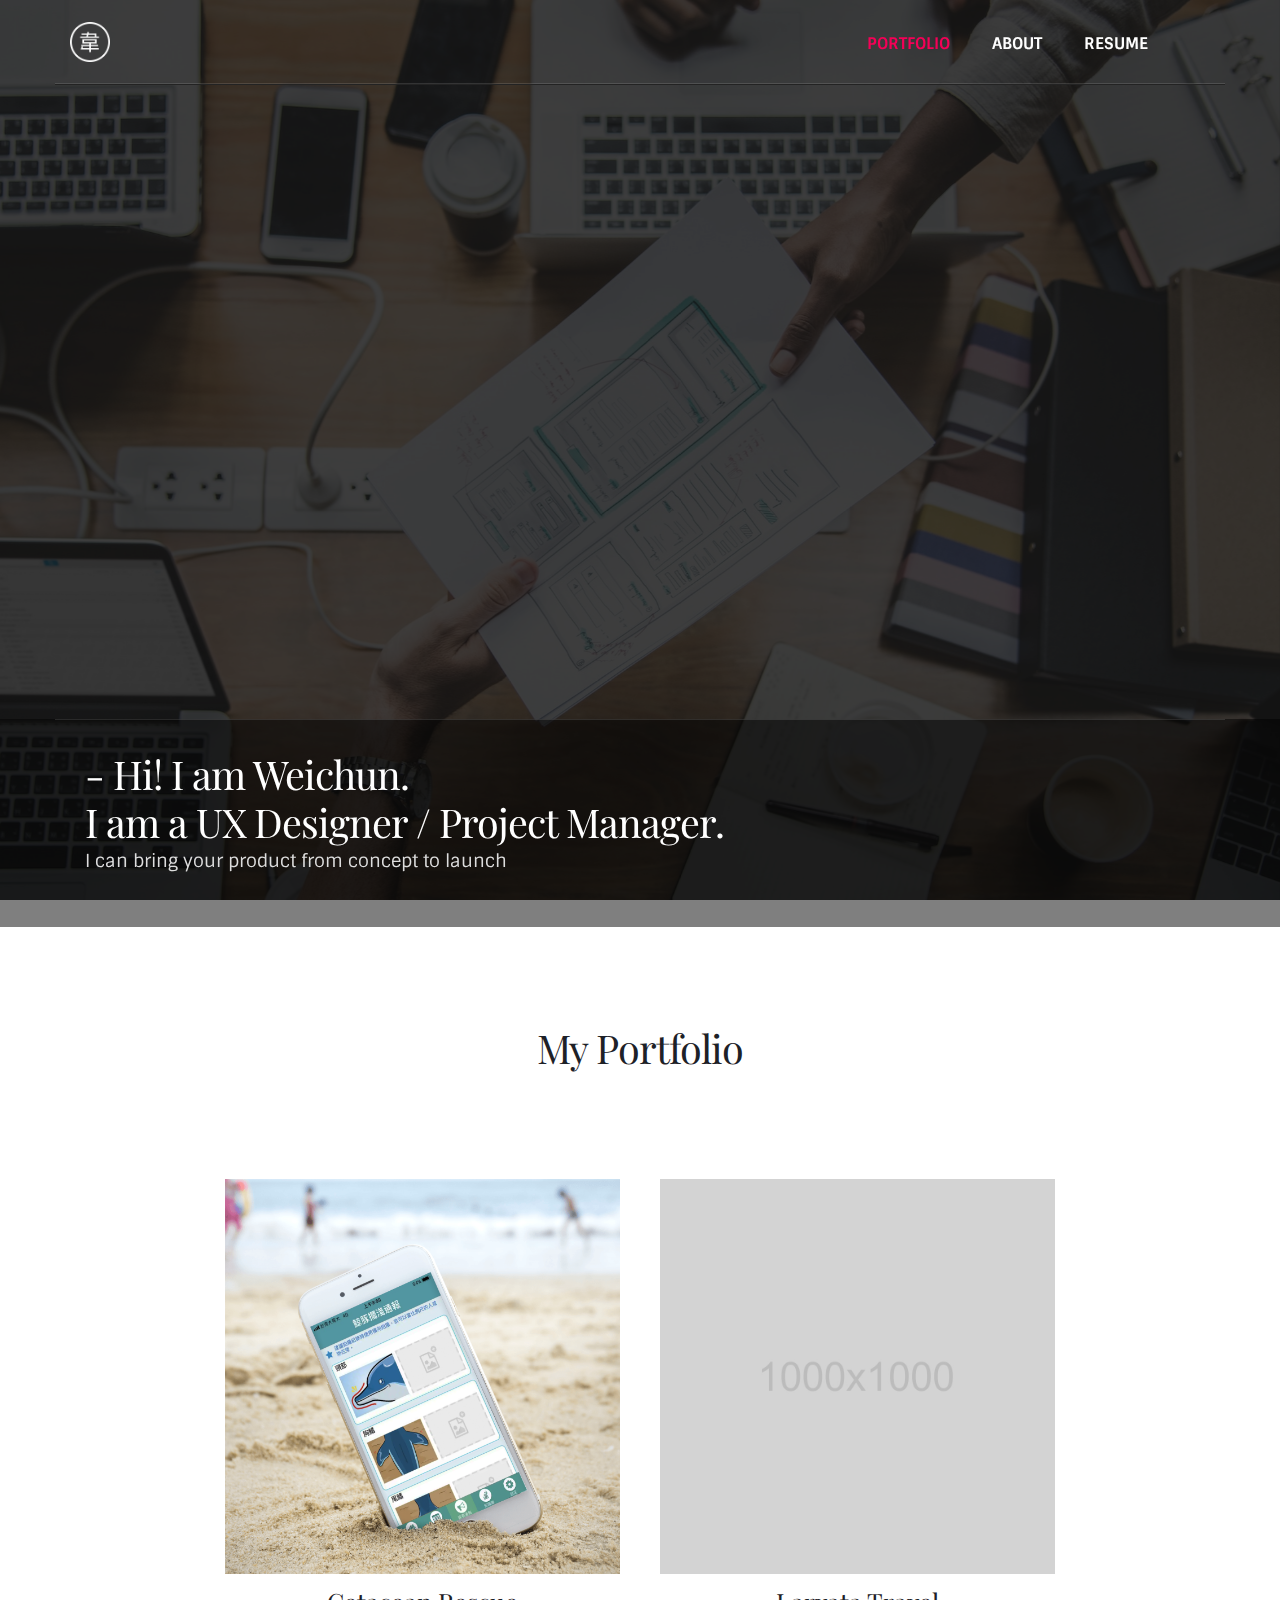
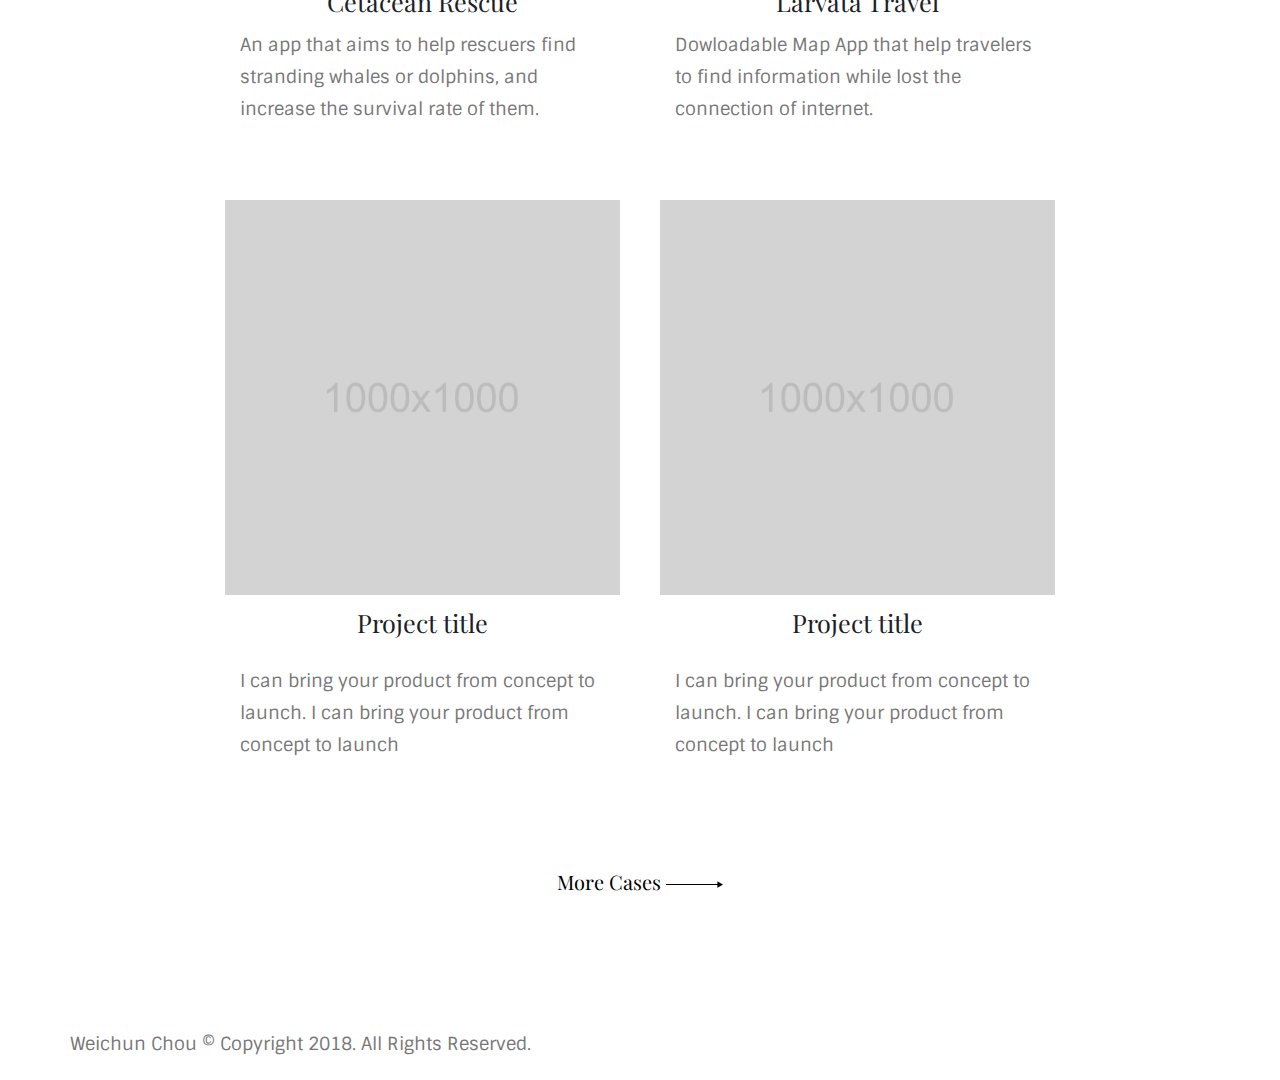
==== commit 711d24d8: "edit project" ====
--- a/index.html
+++ b/index.html
@@ -114,9 +114,9 @@
             <div class="slider-container rev_slider_wrapper" style="height: 100%;">
                 <div id="revolutionSlider" class="slider rev_slider manual">
                     <ul>
-                        <li data-transition="fade">
+                        <!-- <li data-transition="fade">
                             <img src="img/slide-1.jpg" alt="" data-bgposition="center center" data-bgfit="cover" data-bgrepeat="no-repeat" data-bgparallax="1" class="rev-slidebg">
-                        </li>
+                        </li>-->
                         <li data-transition="fade">
                             <img src="img/slide-2.jpg" alt="" data-bgposition="center center" data-bgfit="cover" data-bgrepeat="no-repeat" data-bgparallax="1" class="rev-slidebg">
                         </li>
@@ -128,7 +128,7 @@
                     <div class="row ">
                         <div class="col-sm-6 col-md-8">
                             <div class="looking-for-box ">
-                                <h2>- <span class="text-lg custom-secondary-font ">Are you looking for a</span><br> UX Designer / Project Manager?</h2>
+                                <h2>- Hi! I am Weichun. <br>I am a UX Designer / Project Manager.</h2>
                                 <p>I can bring your product from concept to launch</p>
                             </div>
                         </div>
@@ -140,24 +140,24 @@
             <h2>My Portfolio</h2>
             <div class="port-wrapper ">
                 <div class="col-md-6 col-xs-12 p-lg ">
+                    <a href="project-cetacean-rescue.html">
+                        <div class="port-item thumb-info thumb-info-lighten thumb-info-centered-info thumb-info-no-borders ">
+                            <span class="thumb-info-wrapper ">
+                                <img src="img/projects/ce-cover-square.png" class="img-responsive " alt=" ">
+                            </span>
+                            <h4>Cetacean Rescue</h4>
+                            <p class="p-md pt-none">An app that aims to help rescuers find stranding whales or dolphins, and increase the survival rate of them.</p>
+                        </div>
+                    </a>
+                </div>
+                <div class="col-md-6 col-xs-12 p-lg ">
                     <a href="project-whalefinder.html ">
                         <div class="port-item thumb-info thumb-info-lighten thumb-info-centered-info thumb-info-no-borders ">
                             <span class="thumb-info-wrapper ">
                                 <img src="img/projects/project-2.jpg " class="img-responsive " alt=" ">
                             </span>
-                            <h4>Project title</h4>
-                            <p class="p-md ">I can bring can bring your product from concept to launch. r product from concept to launch</p>
-                        </div>
-                    </a>
-                </div>
-                <div class="col-md-6 col-xs-12 p-lg ">
-                    <a href="project-whalefinder.html ">
-                        <div class="port-item thumb-info thumb-info-lighten thumb-info-centered-info thumb-info-no-borders ">
-                            <span class="thumb-info-wrapper ">
-                                <img src="img/projects/project-2.jpg " class="img-responsive " alt=" ">
-                            </span>
-                            <h4>Project title</h4>
-                            <p class="p-md ">I can bring your product from concept to launch. I can bring your product from concept to launch</p>
+                            <h4>Larvata Travel</h4>
+                            <p class="p-md pt-none">Dowloadable Map App that help travelers to find information while lost the connection of internet.</p>
                         </div>
                     </a>
                 </div>
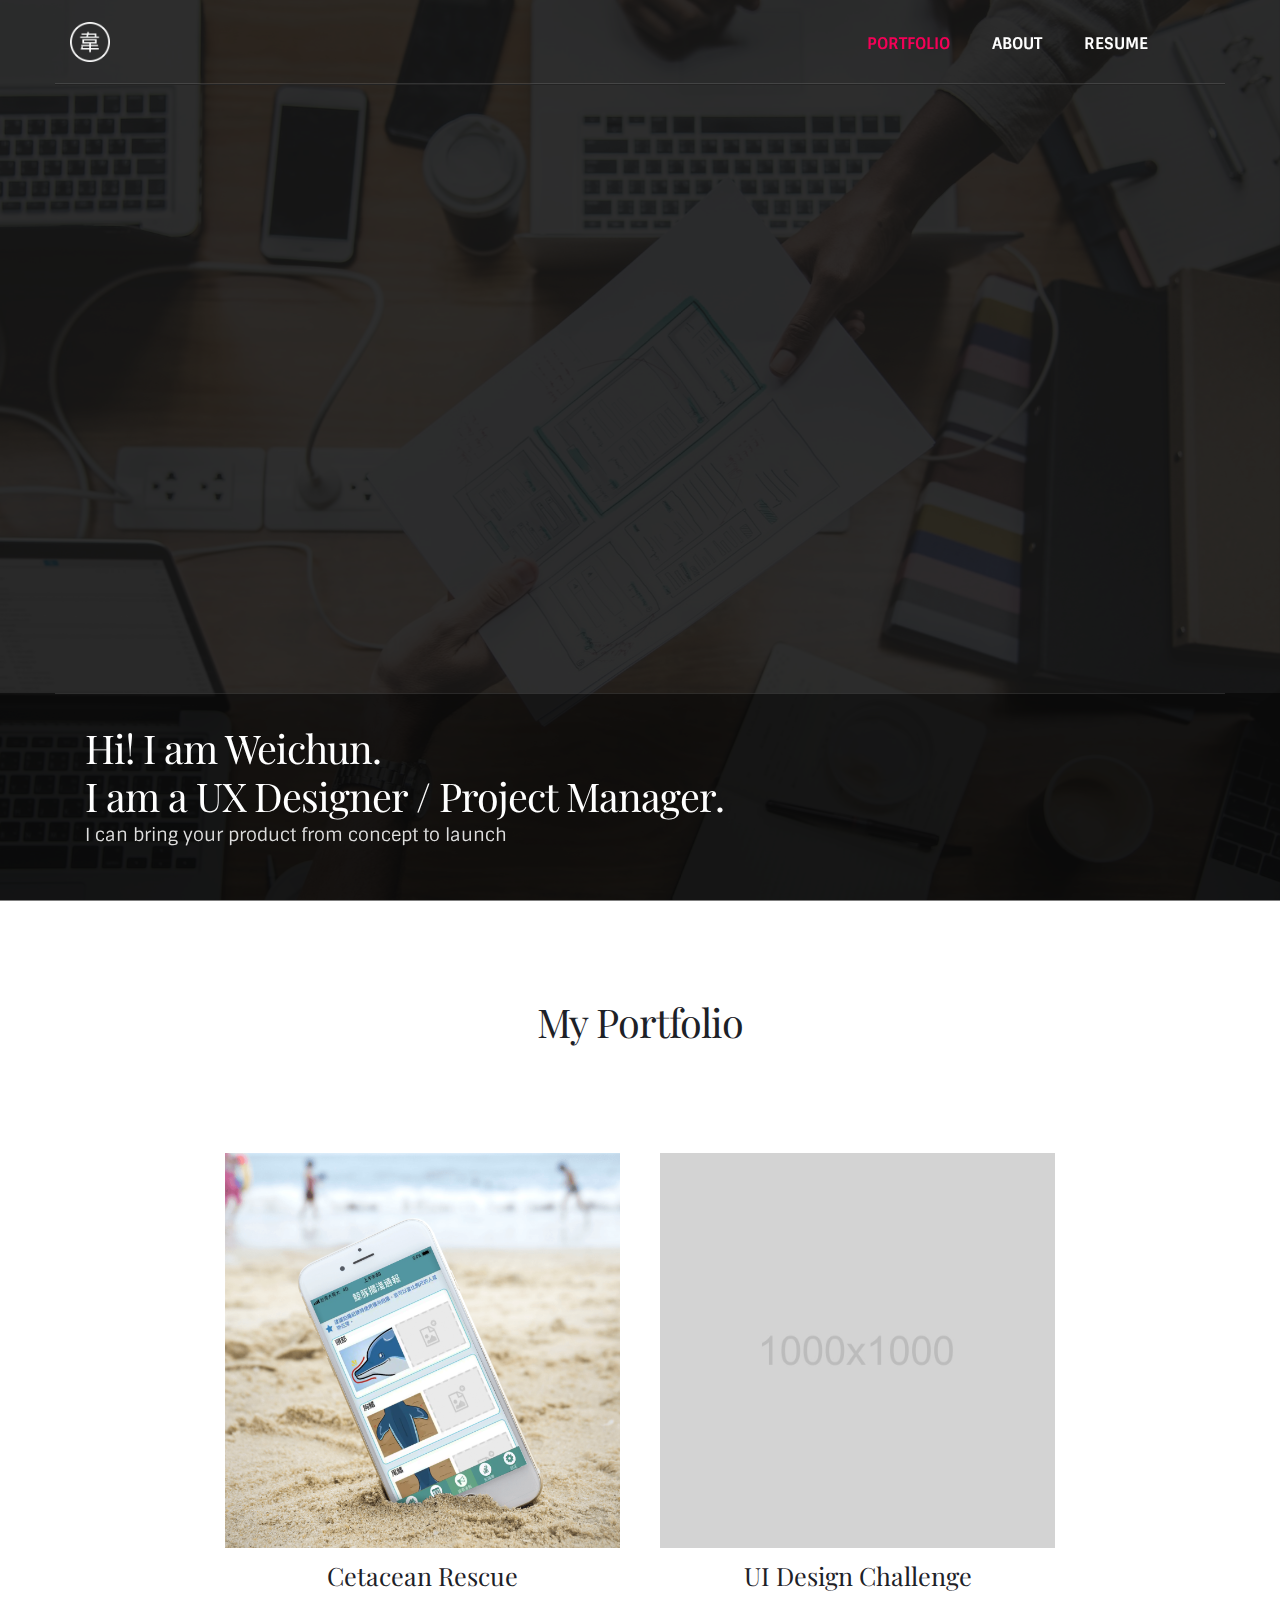
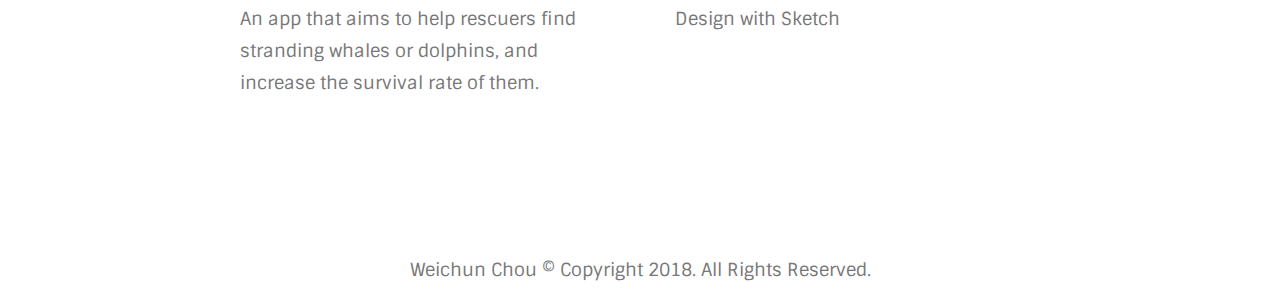
==== commit e4e697f6: "edit profolio" ====
--- a/index.html
+++ b/index.html
@@ -128,7 +128,7 @@
                     <div class="row ">
                         <div class="col-sm-6 col-md-8">
                             <div class="looking-for-box ">
-                                <h2>- Hi! I am Weichun. <br>I am a UX Designer / Project Manager.</h2>
+                                <h2>Hi! I am Weichun. <br>I am a UX Designer / Project Manager.</h2>
                                 <p>I can bring your product from concept to launch</p>
                             </div>
                         </div>
@@ -156,12 +156,12 @@
                             <span class="thumb-info-wrapper ">
                                 <img src="img/projects/project-2.jpg " class="img-responsive " alt=" ">
                             </span>
-                            <h4>Larvata Travel</h4>
-                            <p class="p-md pt-none">Dowloadable Map App that help travelers to find information while lost the connection of internet.</p>
-                        </div>
-                    </a>
-                </div>
-                <div class="col-md-6 col-xs-12 p-lg ">
+                            <h4>UI Design Challenge</h4>
+                            <p class="p-md pt-none">Design with Sketch</p>
+                        </div>
+                    </a>
+                </div>
+                <!-- <div class="col-md-6 col-xs-12 p-lg ">
                     <a href="project-whalefinder.html ">
                         <div class="port-item thumb-info thumb-info-lighten thumb-info-centered-info thumb-info-no-borders ">
                             <span class="thumb-info-wrapper ">
@@ -189,21 +189,21 @@
             <div class="port-more ">
                 <a href="projects.html "> More Cases <img src="img/next-arrow.png " alt="see more cases ">
 				</a>
-            </div>
-            <div class="clear "></div>
+            </div>-->
+                <div class="clear "></div>
+            </div>
         </div>
-    </div>
-    <footer id="footer ">
-        <div class="footer-copyright ">
-            <div class="container ">
-                <div class="row ">
-                    <div class="col-md-7 ">
-                        <p>Weichun Chou © Copyright 2018. All Rights Reserved.</p>
+        <footer id="footer ">
+            <div class="footer-copyright ">
+                <div class="container ">
+                    <div class="row ">
+                        <div class="col-md-12" style="text-align: center">
+                            <p>Weichun Chou © Copyright 2018. All Rights Reserved.</p>
+                        </div>
                     </div>
                 </div>
             </div>
-        </div>
-    </footer>
+        </footer>
     </div>
 
     <!-- Vendor -->
--- a/css/custom.css
+++ b/css/custom.css
@@ -75,7 +75,7 @@
 
 .custom-position-1 {
     position: relative;
-    margin-top: -181px;
+    margin-top: -207px;
 }
 
 @media (max-width: 991px) {
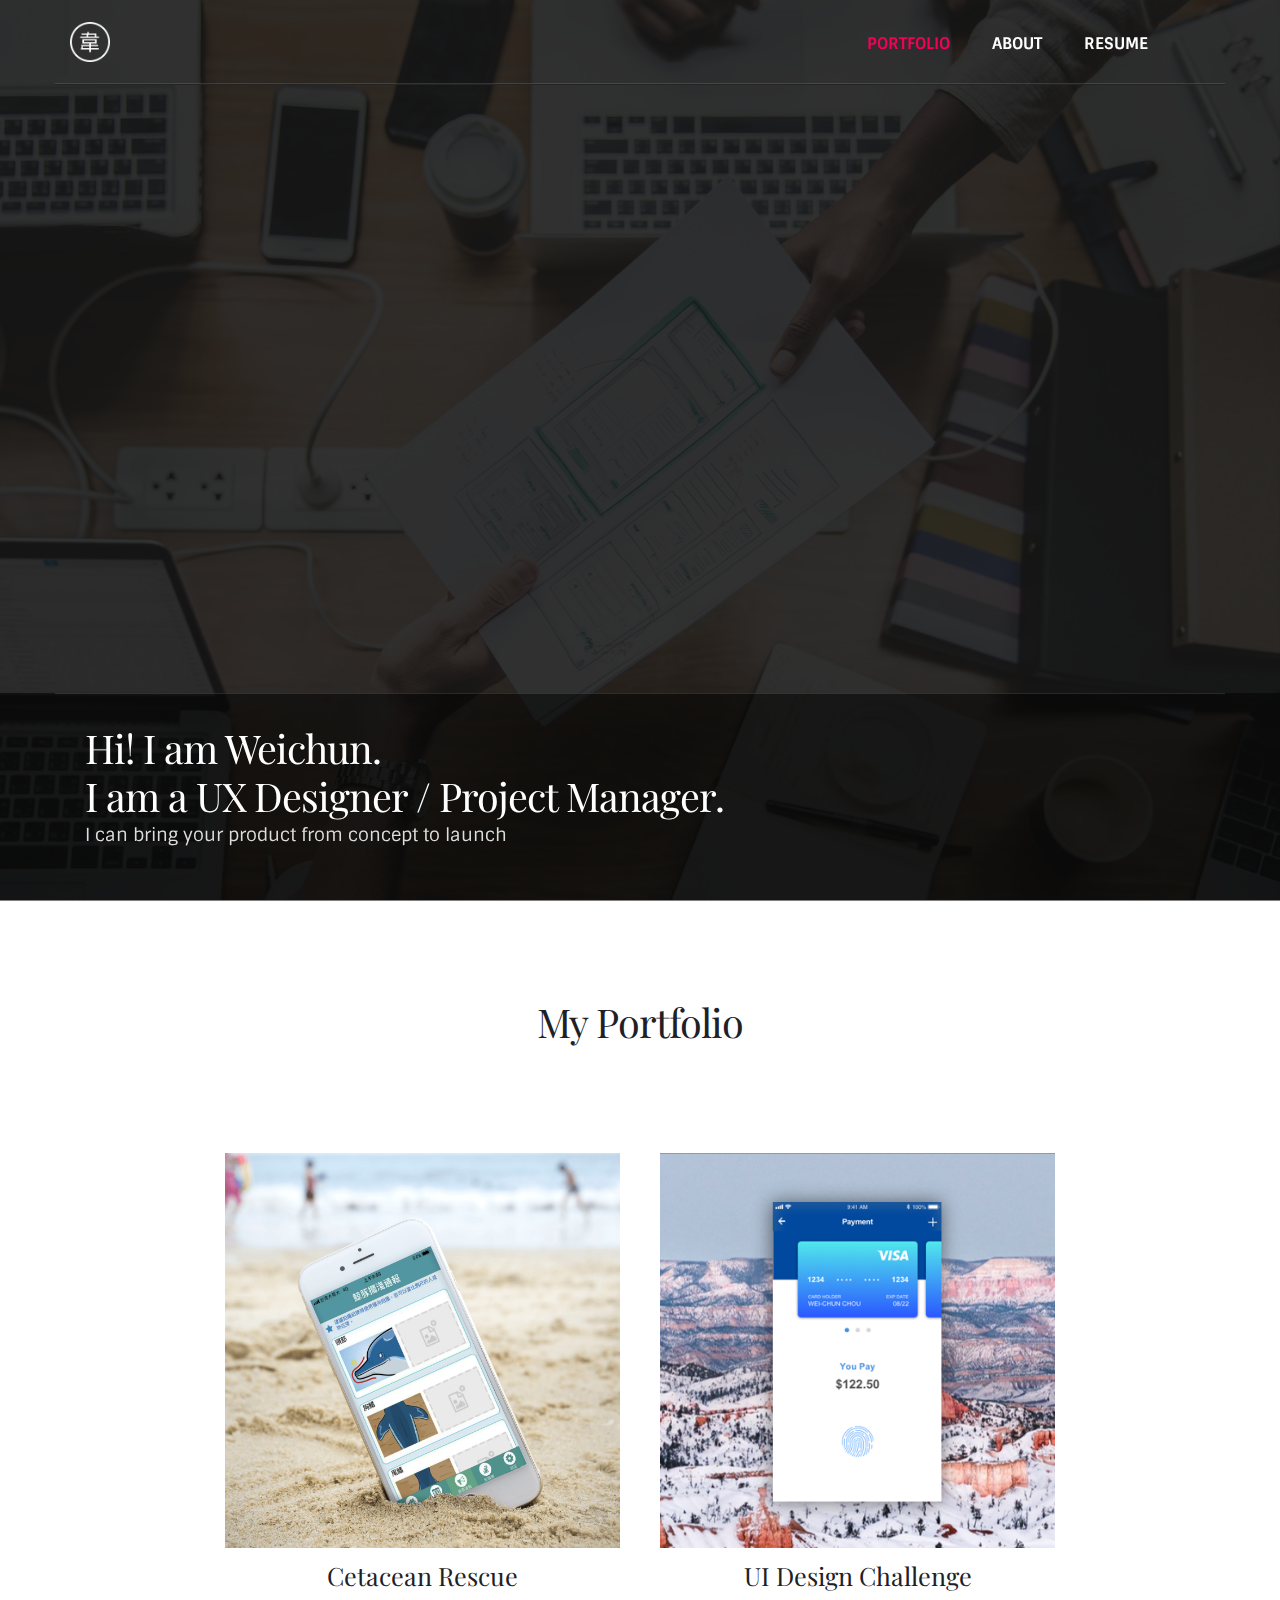
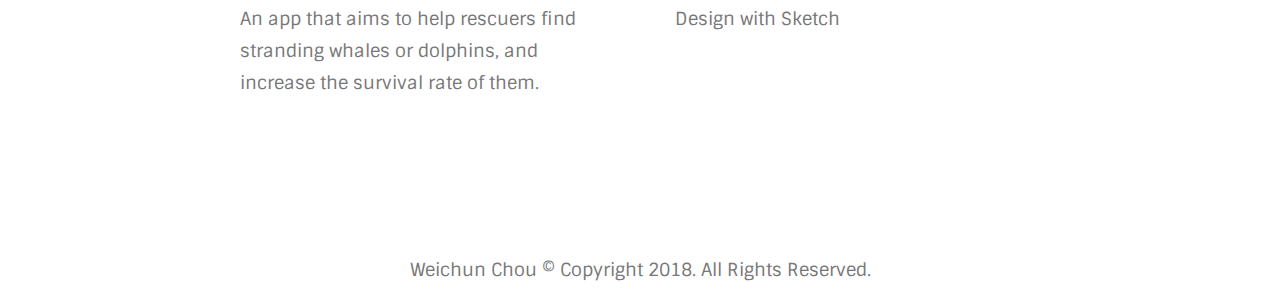
==== commit debba380: "edit project2" ====
--- a/index.html
+++ b/index.html
@@ -154,7 +154,7 @@
                     <a href="project-whalefinder.html ">
                         <div class="port-item thumb-info thumb-info-lighten thumb-info-centered-info thumb-info-no-borders ">
                             <span class="thumb-info-wrapper ">
-                                <img src="img/projects/project-2.jpg " class="img-responsive " alt=" ">
+                                <img src="img/projects/uic-0.png" class="img-responsive " alt=" ">
                             </span>
                             <h4>UI Design Challenge</h4>
                             <p class="p-md pt-none">Design with Sketch</p>
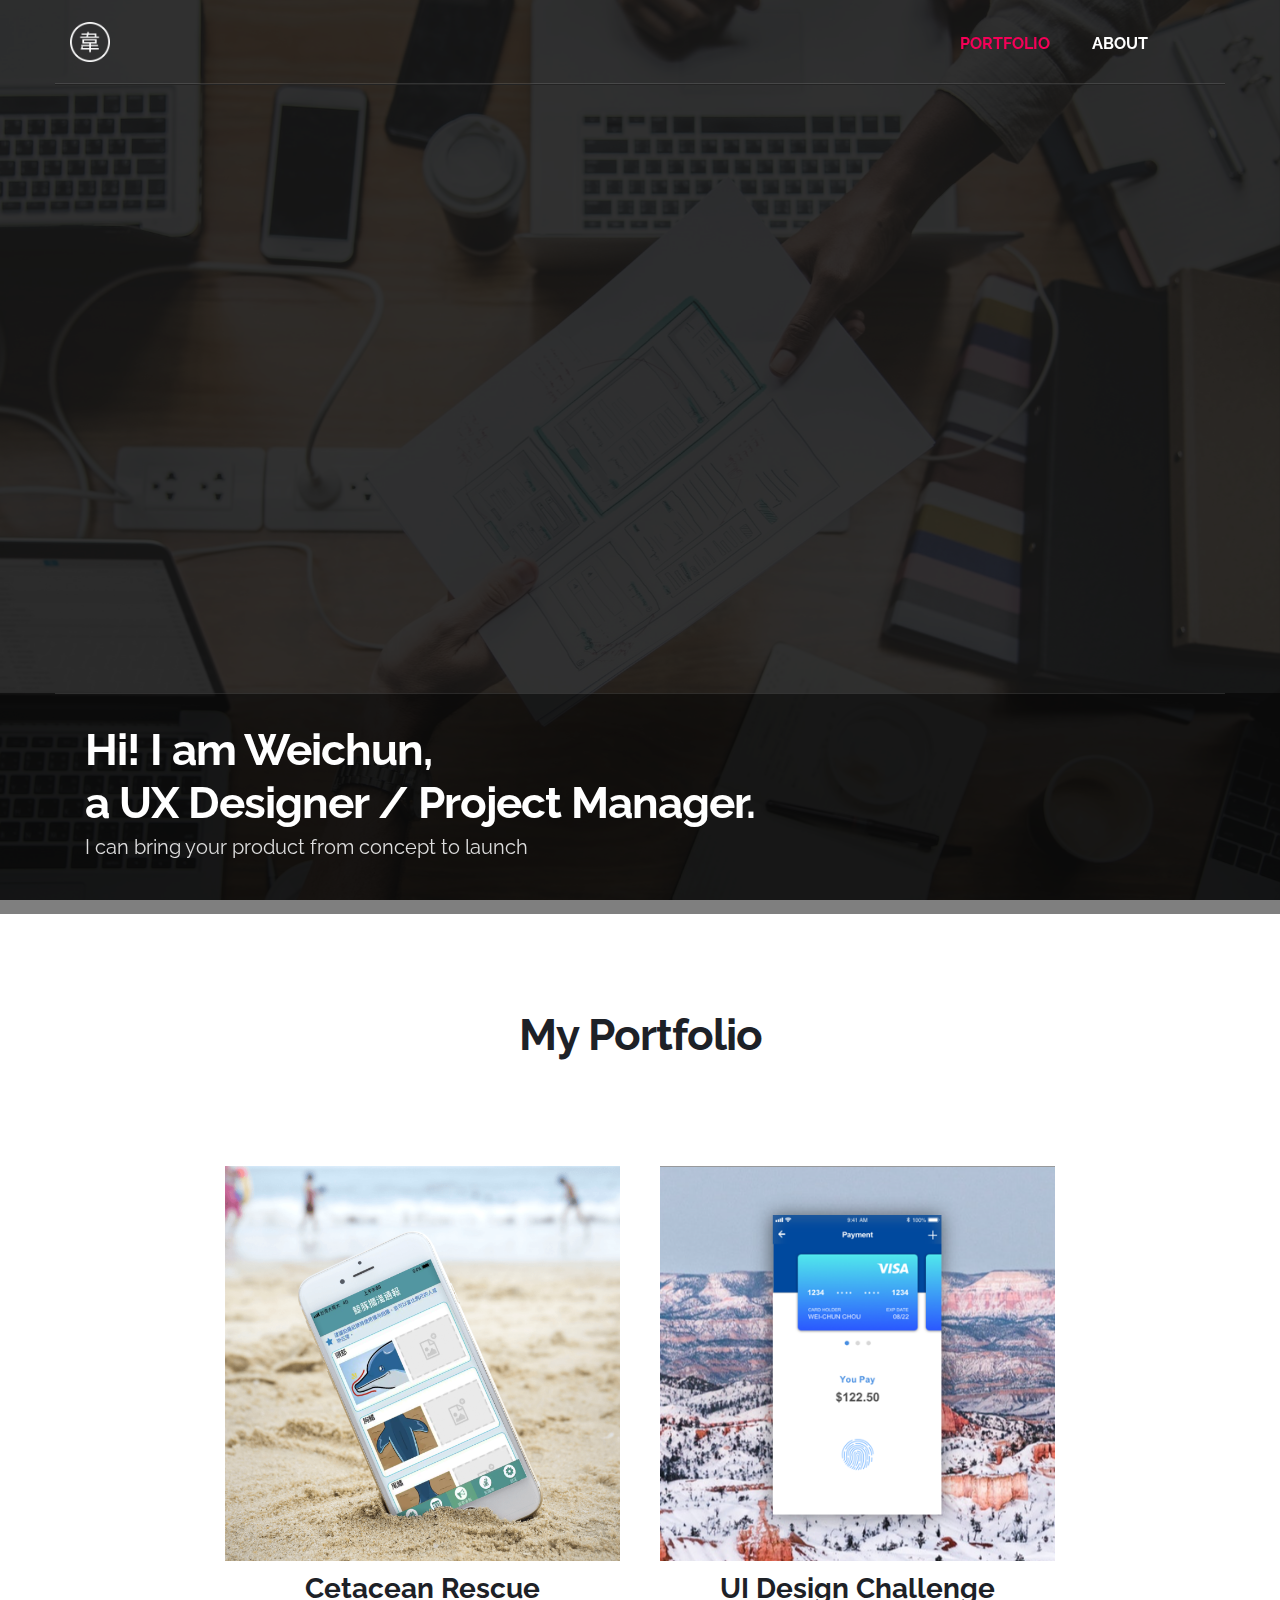
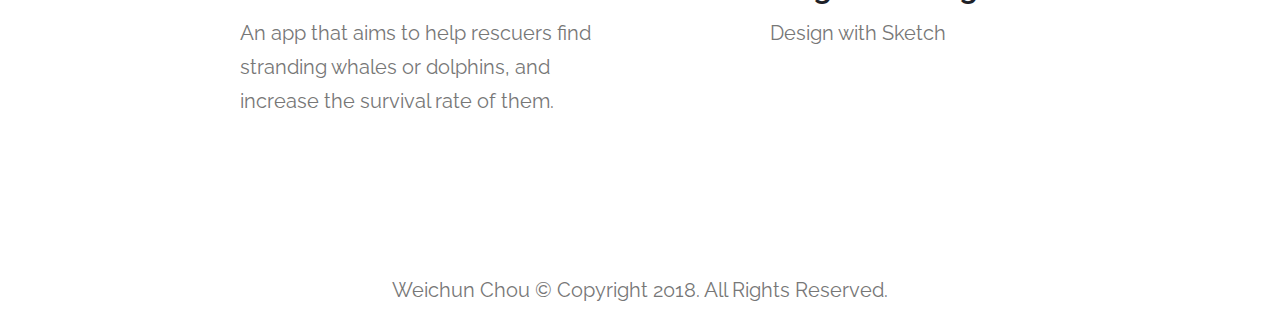
==== commit b773ff30: "edit about" ====
--- a/index.html
+++ b/index.html
@@ -27,7 +27,7 @@
     <meta name="viewport" content="width=device-width, minimum-scale=1.0, maximum-scale=1.0, user-scalable=no">
 
     <!-- Web Fonts  -->
-    <link href="https://fonts.googleapis.com/css?family=Playfair+Display:400,700%7CSintony:400,700" rel="stylesheet" type="text/css">
+    <link href="https://fonts.googleapis.com/css?family=Raleway:400,700,900" rel="stylesheet">
 
     <!-- Vendor CSS -->
     <link rel="stylesheet" href="vendor/bootstrap/css/bootstrap.min.css">
@@ -90,11 +90,6 @@
 														</a>
                                                 </li>
                                                 <li>
-                                                    <a href="files/weichun_chou_resume.pdf" target="_blank">
-															Resume
-														</a>
-                                                </li>
-                                                <li>
                                                     <a href="https://www.linkedin.com/in/wei-chun-chou/" target="_blank" alt="linkedIn">
                                                         <i class="fab fa-linkedin"></i>
                                                     </a>
@@ -128,7 +123,7 @@
                     <div class="row ">
                         <div class="col-sm-6 col-md-8">
                             <div class="looking-for-box ">
-                                <h2>Hi! I am Weichun. <br>I am a UX Designer / Project Manager.</h2>
+                                <h2>Hi! I am Weichun, <br>a UX Designer / Project Manager. </h2>
                                 <p>I can bring your product from concept to launch</p>
                             </div>
                         </div>
@@ -151,8 +146,8 @@
                     </a>
                 </div>
                 <div class="col-md-6 col-xs-12 p-lg ">
-                    <a href="project-whalefinder.html ">
-                        <div class="port-item thumb-info thumb-info-lighten thumb-info-centered-info thumb-info-no-borders ">
+                    <a href="project-ui-challenge.html">
+                        <div class="port-item thumb-info thumb-info-lighten thumb-info-centered-info thumb-info-no-borders " style="text-align: center">
                             <span class="thumb-info-wrapper ">
                                 <img src="img/projects/uic-0.png" class="img-responsive " alt=" ">
                             </span>
--- a/css/theme.css
+++ b/css/theme.css
@@ -13,9 +13,9 @@
 body {
     background-color: #FFF;
     color: #777;
-    font-family: "Open Sans", Arial, sans-serif;
-    font-size: 18px;
-    line-height: 32px;
+    font-family: 'Raleway', sans-serif;
+    font-size: 20px;
+    line-height: 34px;
     margin: 0;
 }
 
--- a/css/theme-elements.css
+++ b/css/theme-elements.css
@@ -415,7 +415,8 @@
     padding: 4px;
     margin-right: 5px;
     margin-top: 5px;
-    font-family: Georgia;
+    font-family: 'Raleway', sans-serif;
+    font-weight: 700;
 }
 
 p.drop-caps.drop-caps-style-2:first-letter {
@@ -430,7 +431,7 @@
 /* Default Font Style */
 
 .default-font {
-    font-family: "Open Sans", Arial, sans-serif;
+    font-family: 'Raleway', sans-serif;
 }
 
 
@@ -2803,7 +2804,7 @@
 
 .mfp-close,
 .mfp-close-btn-in .mfp-close {
-    font-family: "Open Sans", Arial, sans-serif;
+    font-family: 'Raleway', sans-serif;
     font-weight: 600;
     font-size: 22px;
     color: #838383;
@@ -4753,7 +4754,7 @@
     border: 0;
     background: #666;
     color: #FFF;
-    font-family: "Open Sans", Arial, sans-serif;
+    font-family: 'Raleway', sans-serif;
     font-size: 600;
     box-shadow: none;
     width: 100%;
--- a/css/custom.css
+++ b/css/custom.css
@@ -4,7 +4,8 @@
 h4,
 h5,
 h6 {
-    font-family: "Playfair Display", serif;
+    font-family: 'Raleway', sans-serif;
+    font-weight: 700;
 }
 
 a,
@@ -13,7 +14,7 @@
 button,
 input,
 textarea {
-    font-family: "Sintony", sans-serif;
+    font-family: 'Raleway', sans-serif;
 }
 
 h2 {
@@ -27,11 +28,11 @@
 }
 
 .custom-primary-font {
-    font-family: "Sintony", sans-serif;
+    font-family: 'Raleway', sans-serif;
 }
 
 .custom-secondary-font {
-    font-family: "Playfair Display", serif;
+    font-family: 'Raleway', sans-serif;
 }
 
 .custom-section-padding {
@@ -1000,7 +1001,7 @@
 
 .testimonial.custom-testimonial-style-1 blockquote p {
     color: #777;
-    font-family: "Sintony", sans-serif;
+    font-family: 'Raleway', sans-serif;
     font-style: normal;
     font-size: 1em;
     line-height: 1.8;
@@ -1322,7 +1323,7 @@
     padding: 50px 0 30px 0;
     text-align: center;
     color: #000;
-    font-family: 'Playfair Display', serif!important;
+    font-family: 'Raleway', sans-serif!important;
     font-size: 20px;
     transition: 0.4s;
 }
@@ -1380,8 +1381,8 @@
     text-align: center;
 }
 
-.specialized {
-    min-height: 300px;
+section ul.timeline>li h3 {
+    line-height: 40px;
 }
 
 section ul.timeline>li h3,
@@ -1570,4 +1571,34 @@
     section ul.timeline li:before {
         display: none
     }
+}
+
+.specialized {
+    margin: 100px 0;
+    display: inline-block;
+}
+
+.specialized>div {
+    text-align: center;
+}
+
+.specialized>div>i {
+    width: 68px;
+    padding: 10px;
+    font-size: 48px;
+}
+
+.specialized ul {
+    text-align: left;
+    padding: 0;
+    margin-left: 65px;
+}
+
+.specialized ul li {
+    line-height: 32px;
+}
+
+.skill-note {
+    font-size: 12px;
+    color: #242e39;
 }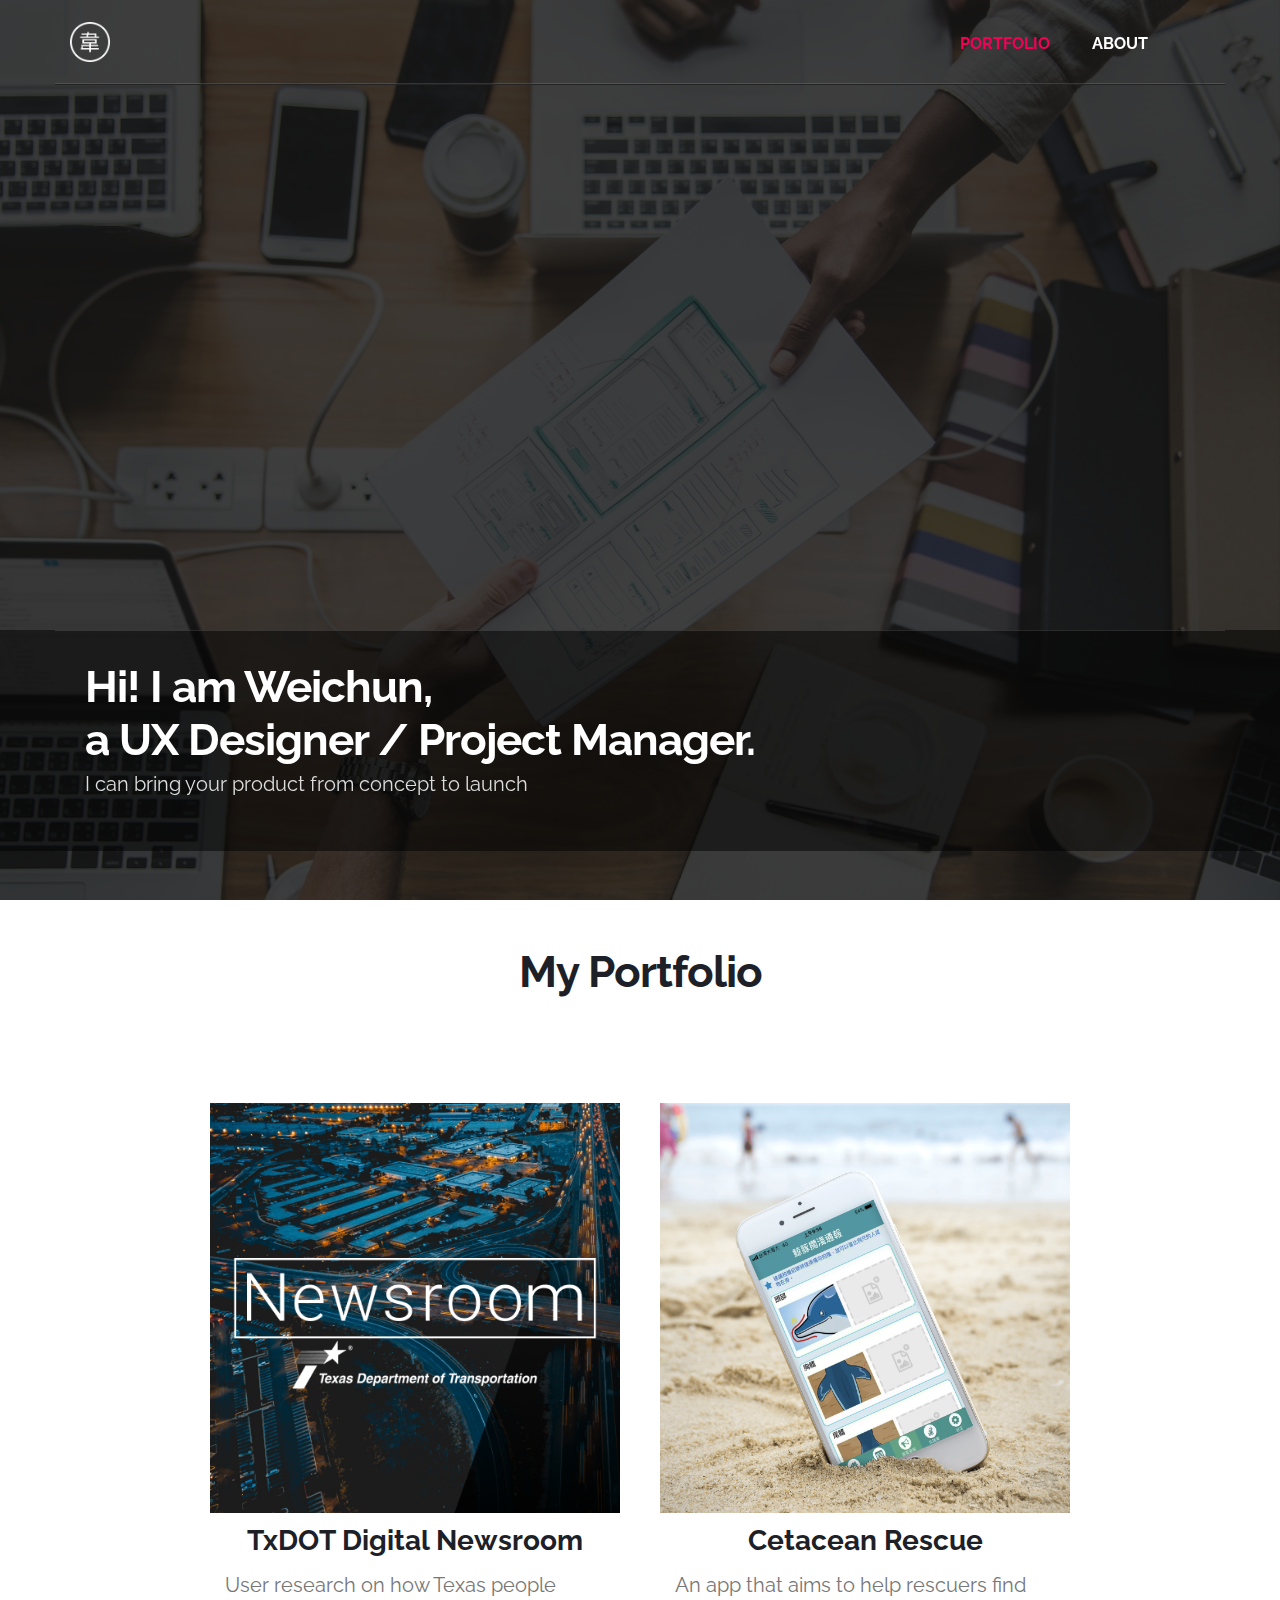
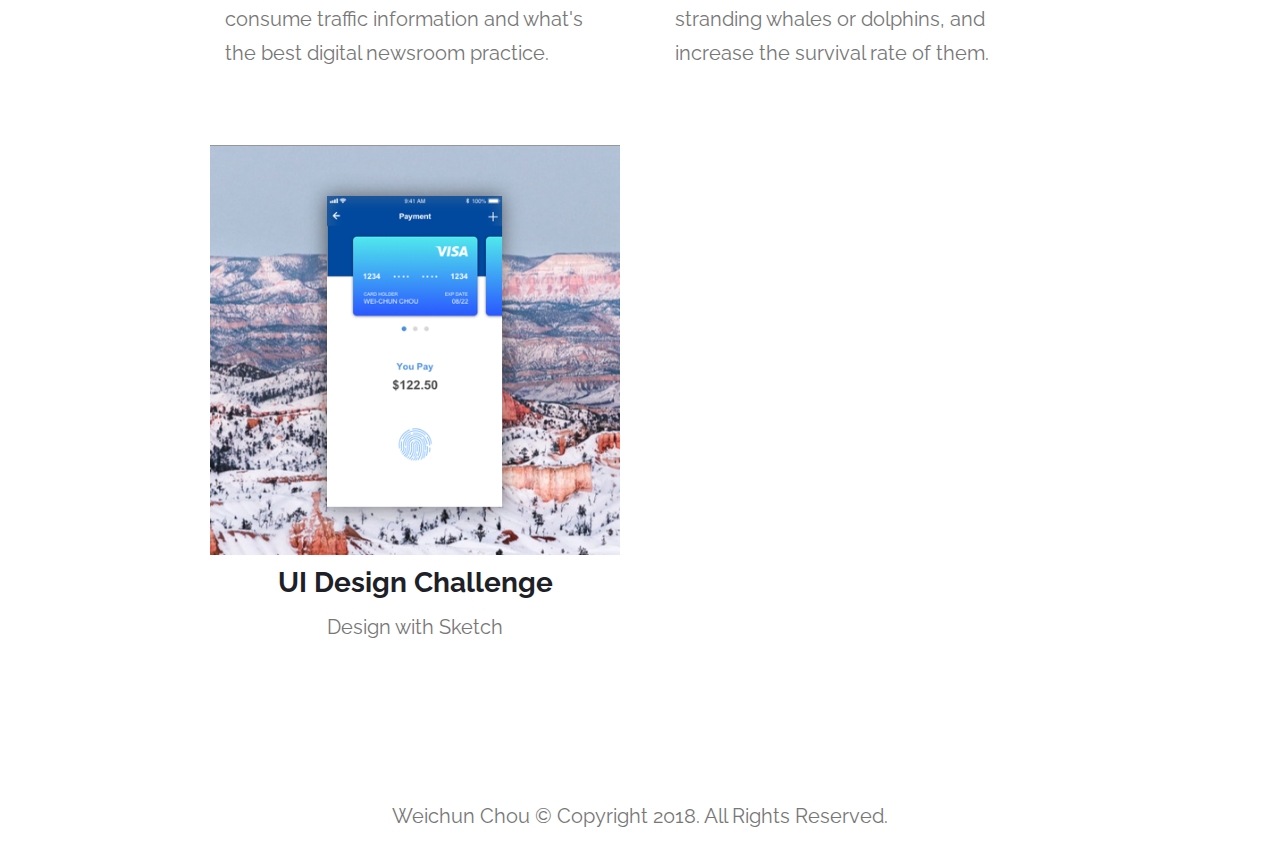
==== commit f2438171: "add a project" ====
--- a/index.html
+++ b/index.html
@@ -133,7 +133,18 @@
         </div>
         <div class="container psection ">
             <h2>My Portfolio</h2>
-            <div class="port-wrapper ">
+            <div class="row row-eq-height port-wrapper ">
+                <div class="col-md-6 col-xs-12 p-lg ">
+                    <a href="project-txdot.html ">
+                        <div class="port-item thumb-info thumb-info-lighten thumb-info-centered-info thumb-info-no-borders ">
+                            <span class="thumb-info-wrapper ">
+                                        <img src="img/projects/txdot-00.png " class="img-responsive " alt=" ">
+                                    </span>
+                            <h4>TxDOT Digital Newsroom</h4>
+                            <p class="p-md pt-none">User research on how Texas people consume traffic information and what's the best digital newsroom practice.</p>
+                        </div>
+                    </a>
+                </div>
                 <div class="col-md-6 col-xs-12 p-lg ">
                     <a href="project-cetacean-rescue.html">
                         <div class="port-item thumb-info thumb-info-lighten thumb-info-centered-info thumb-info-no-borders ">
@@ -156,18 +167,8 @@
                         </div>
                     </a>
                 </div>
+
                 <!-- <div class="col-md-6 col-xs-12 p-lg ">
-                    <a href="project-whalefinder.html ">
-                        <div class="port-item thumb-info thumb-info-lighten thumb-info-centered-info thumb-info-no-borders ">
-                            <span class="thumb-info-wrapper ">
-                                <img src="img/projects/project-2.jpg " class="img-responsive " alt=" ">
-                            </span>
-                            <h4>Project title</h4>
-                            <p class="p-md ">I can bring your product from concept to launch. I can bring your product from concept to launch</p>
-                        </div>
-                    </a>
-                </div>
-                <div class="col-md-6 col-xs-12 p-lg ">
                     <a href="project-whalefinder.html ">
                         <div class="port-item thumb-info thumb-info-lighten thumb-info-centered-info thumb-info-no-borders ">
                             <span class="thumb-info-wrapper ">
--- a/css/custom.css
+++ b/css/custom.css
@@ -76,7 +76,7 @@
 
 .custom-position-1 {
     position: relative;
-    margin-top: -207px;
+    margin-top: -270px;
 }
 
 @media (max-width: 991px) {
